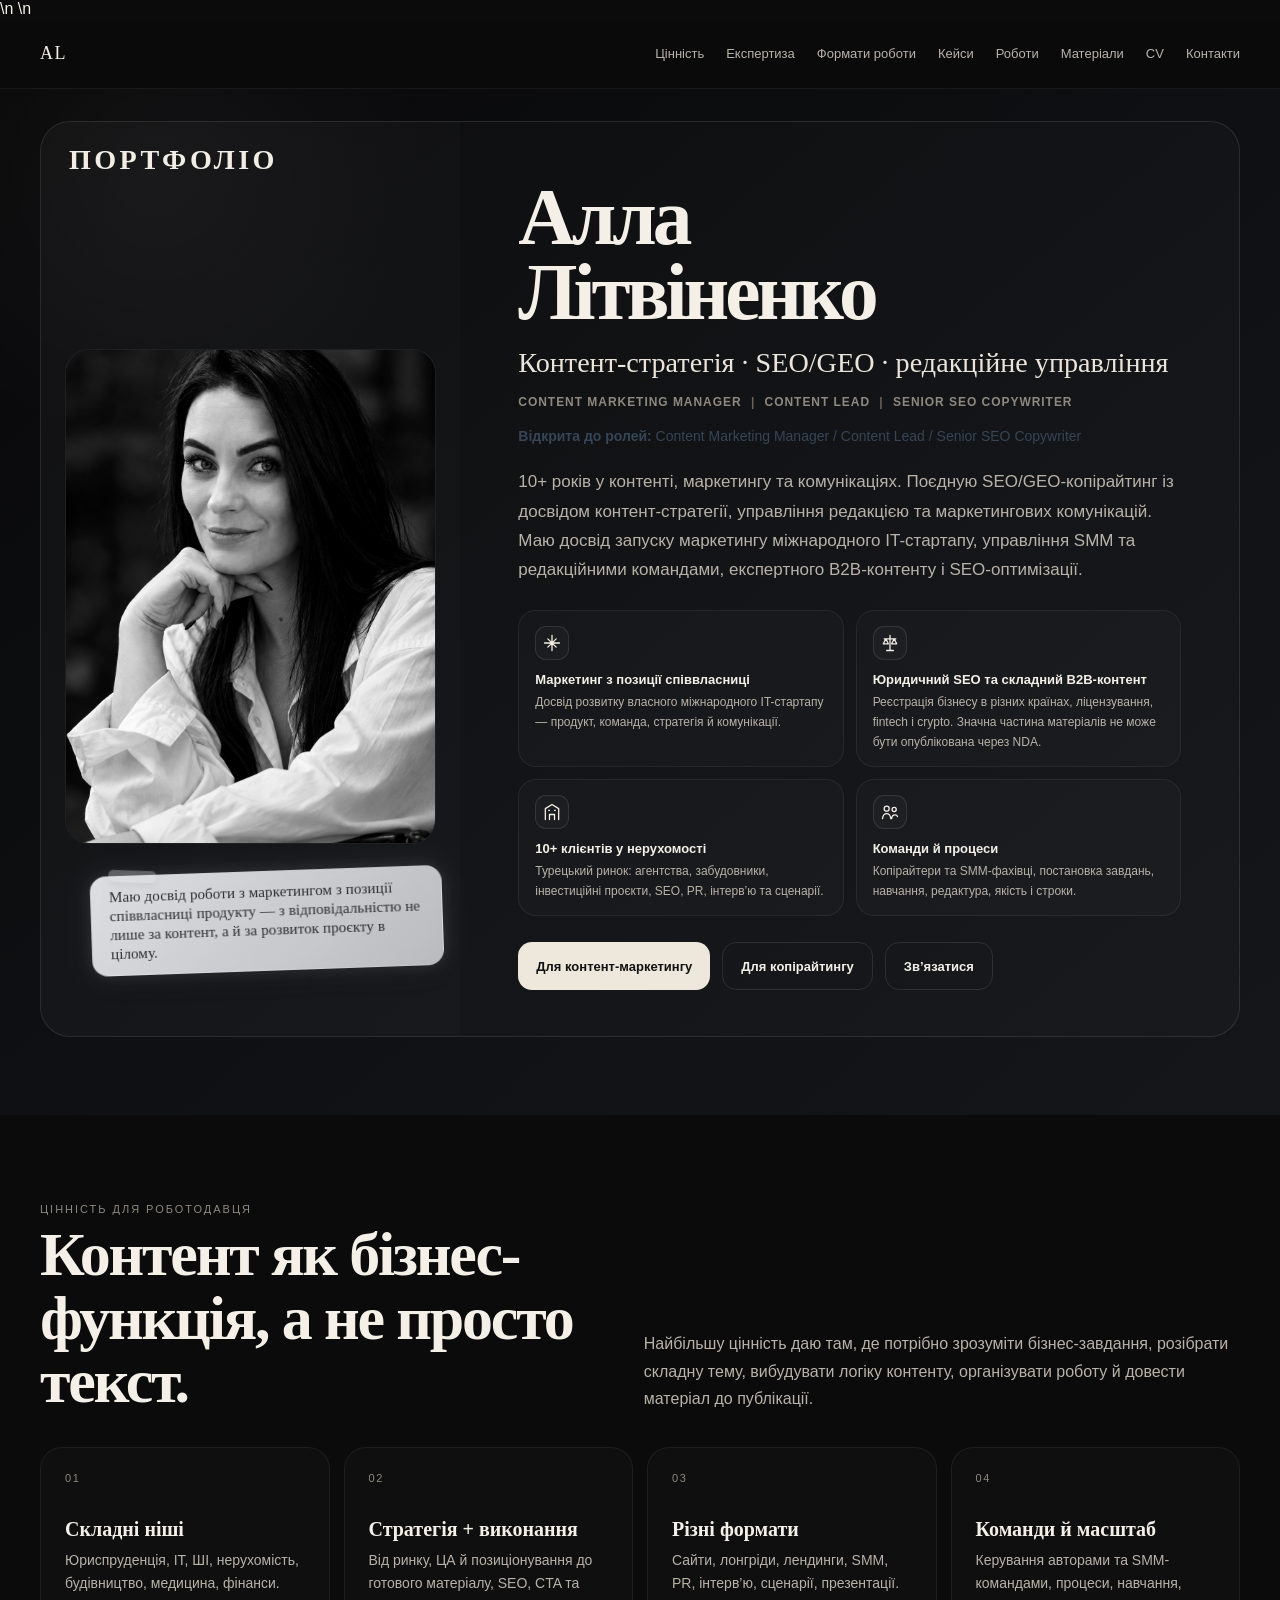
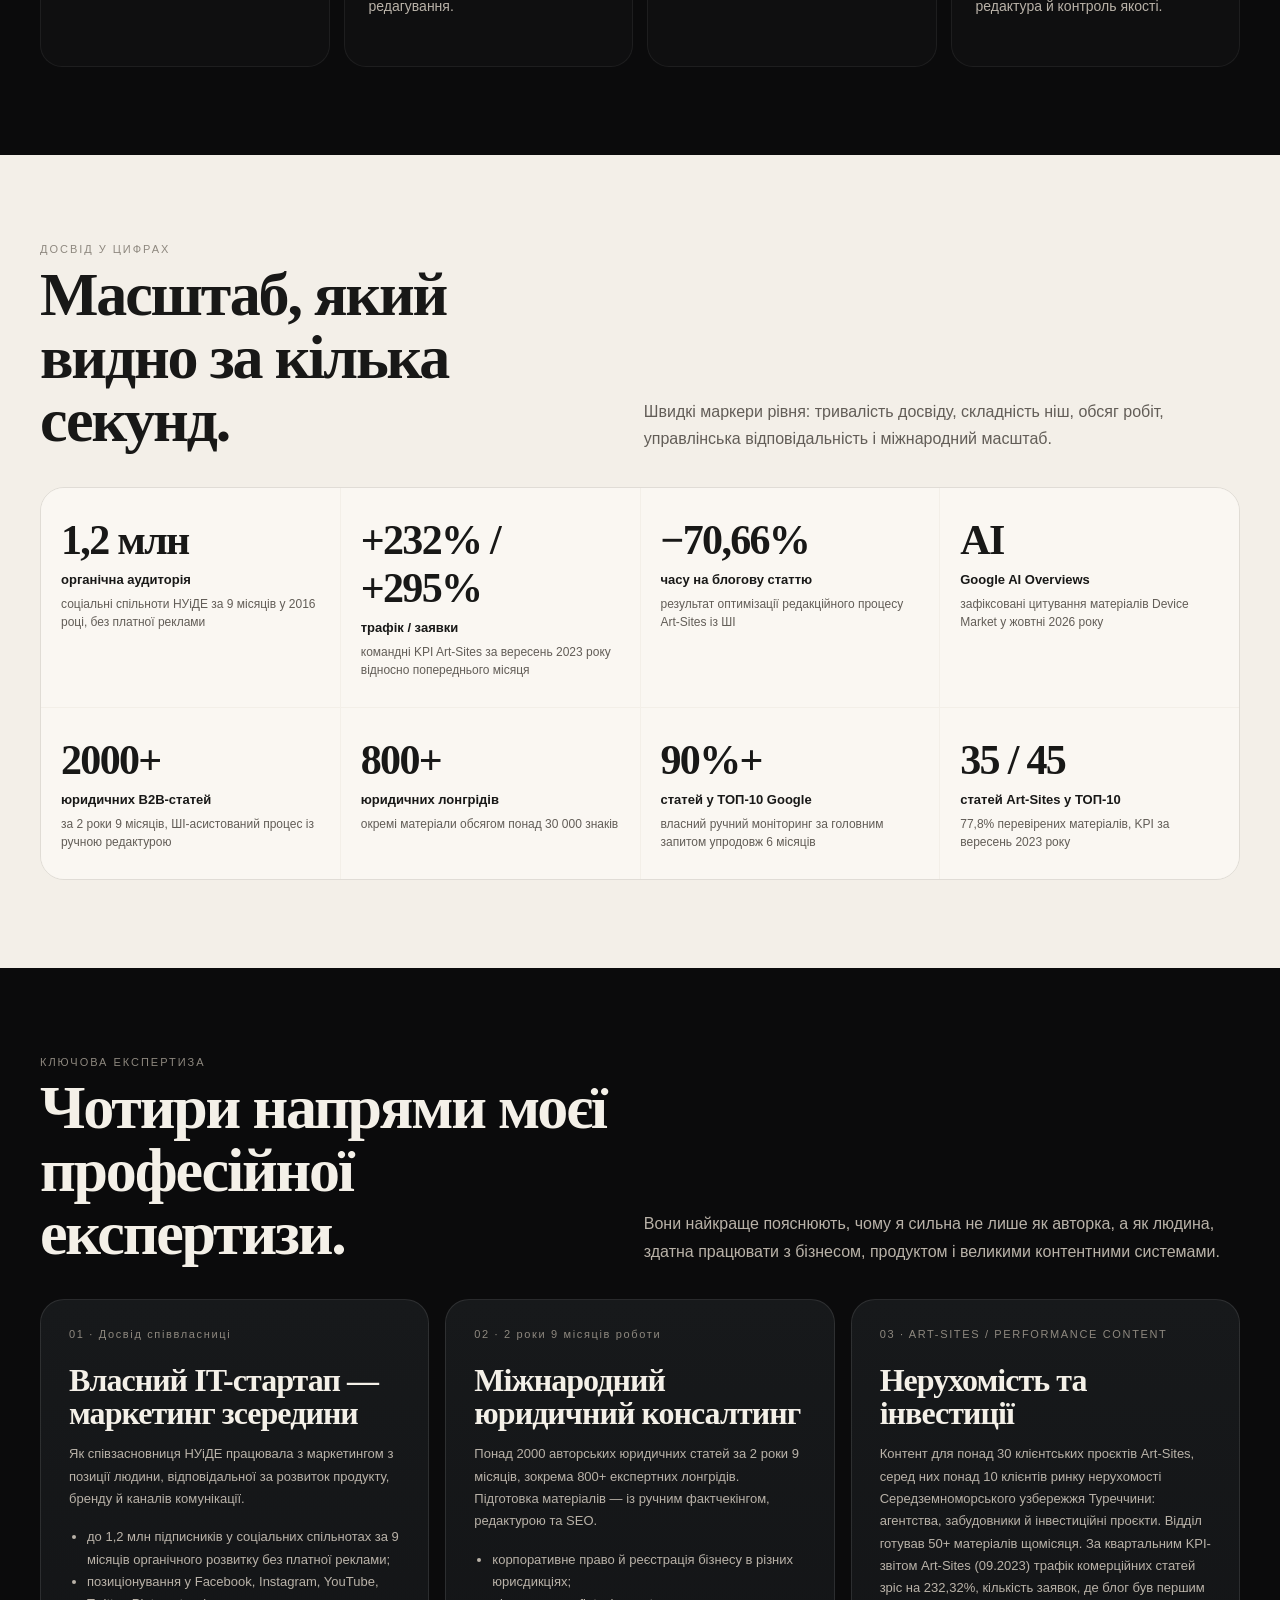
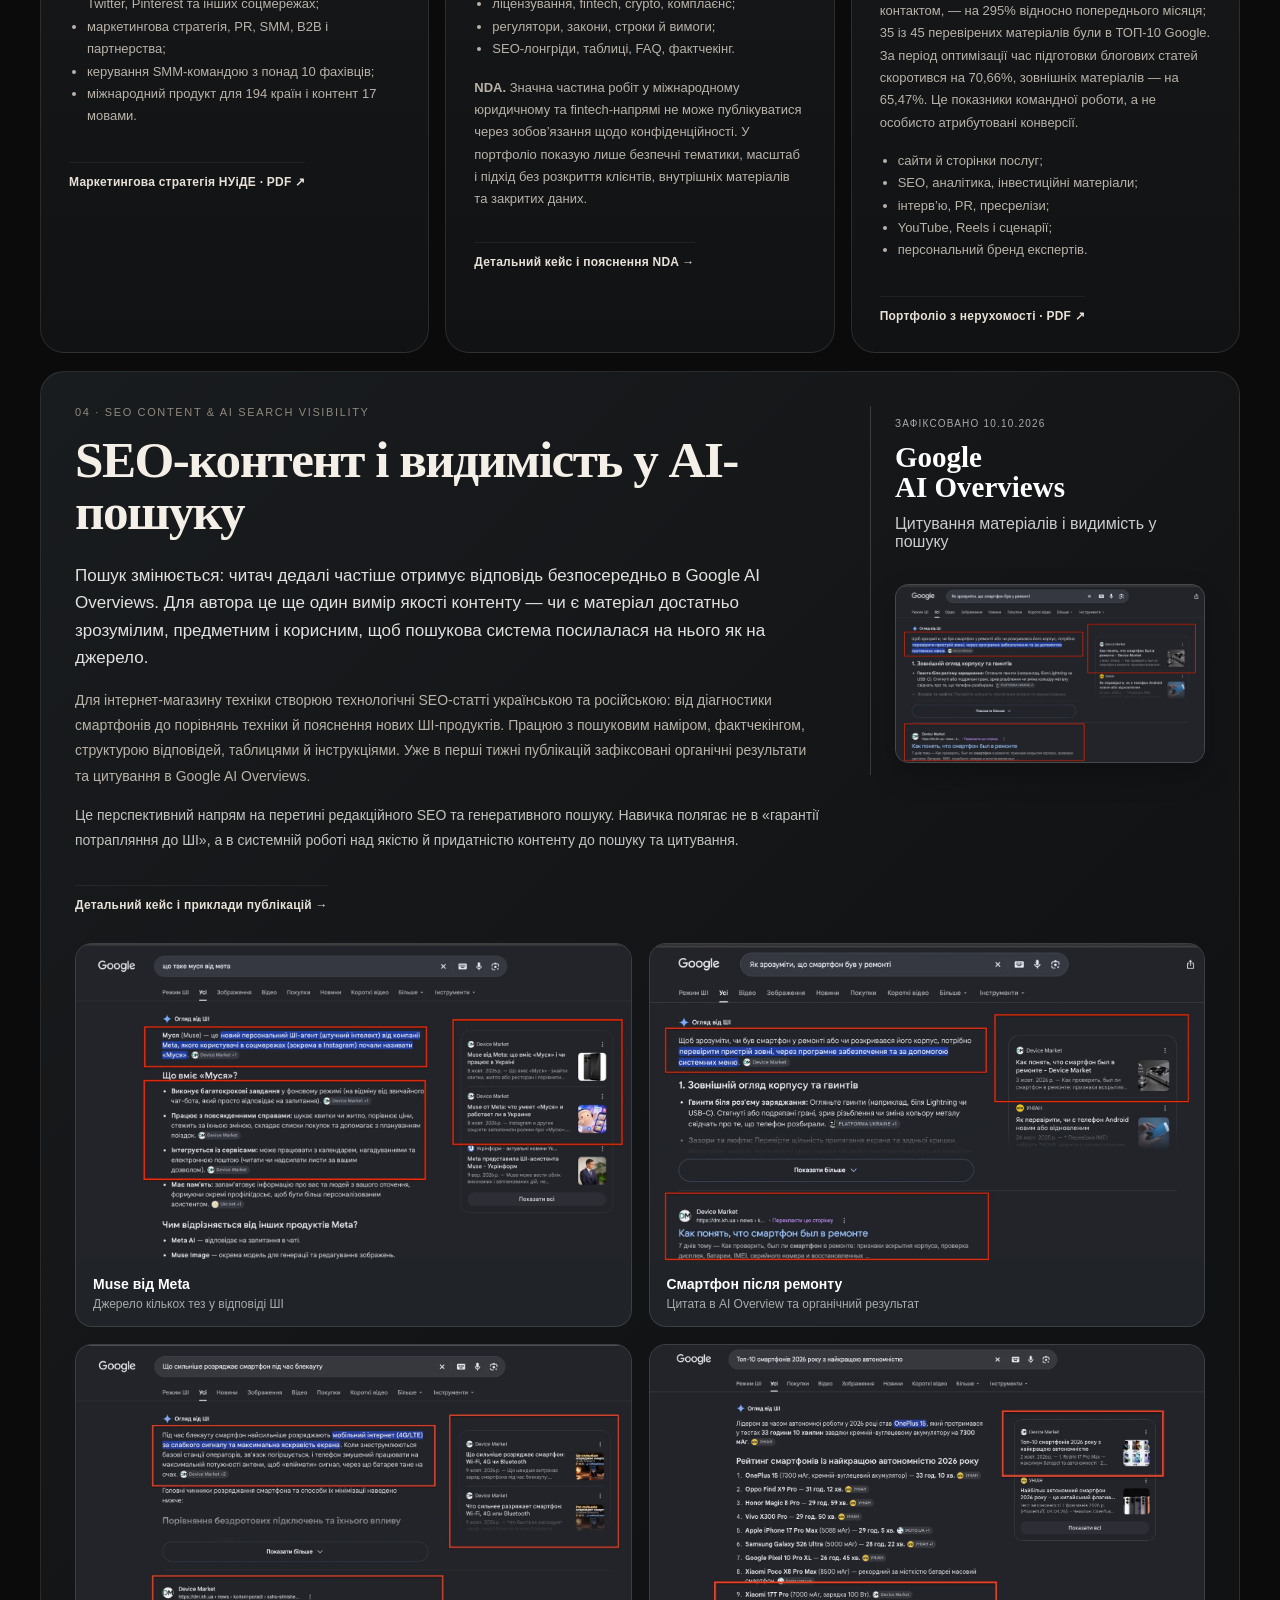
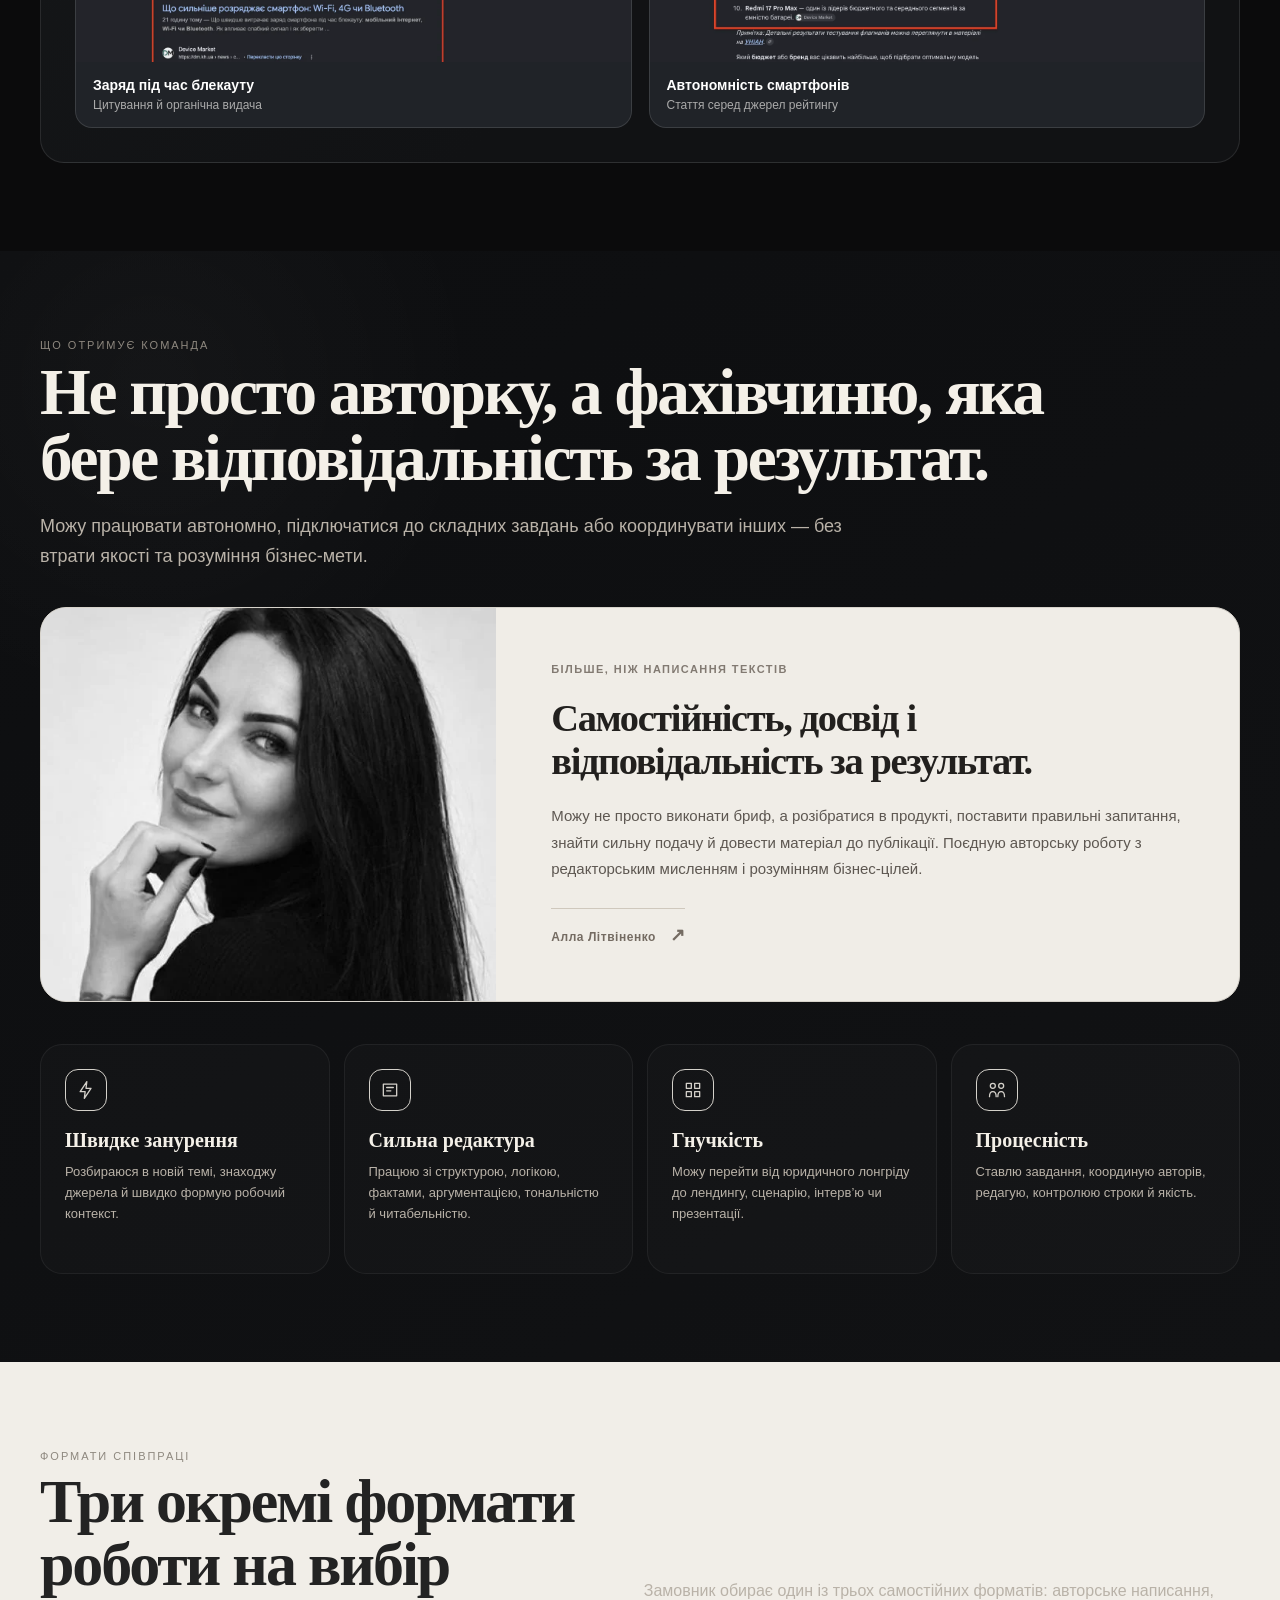
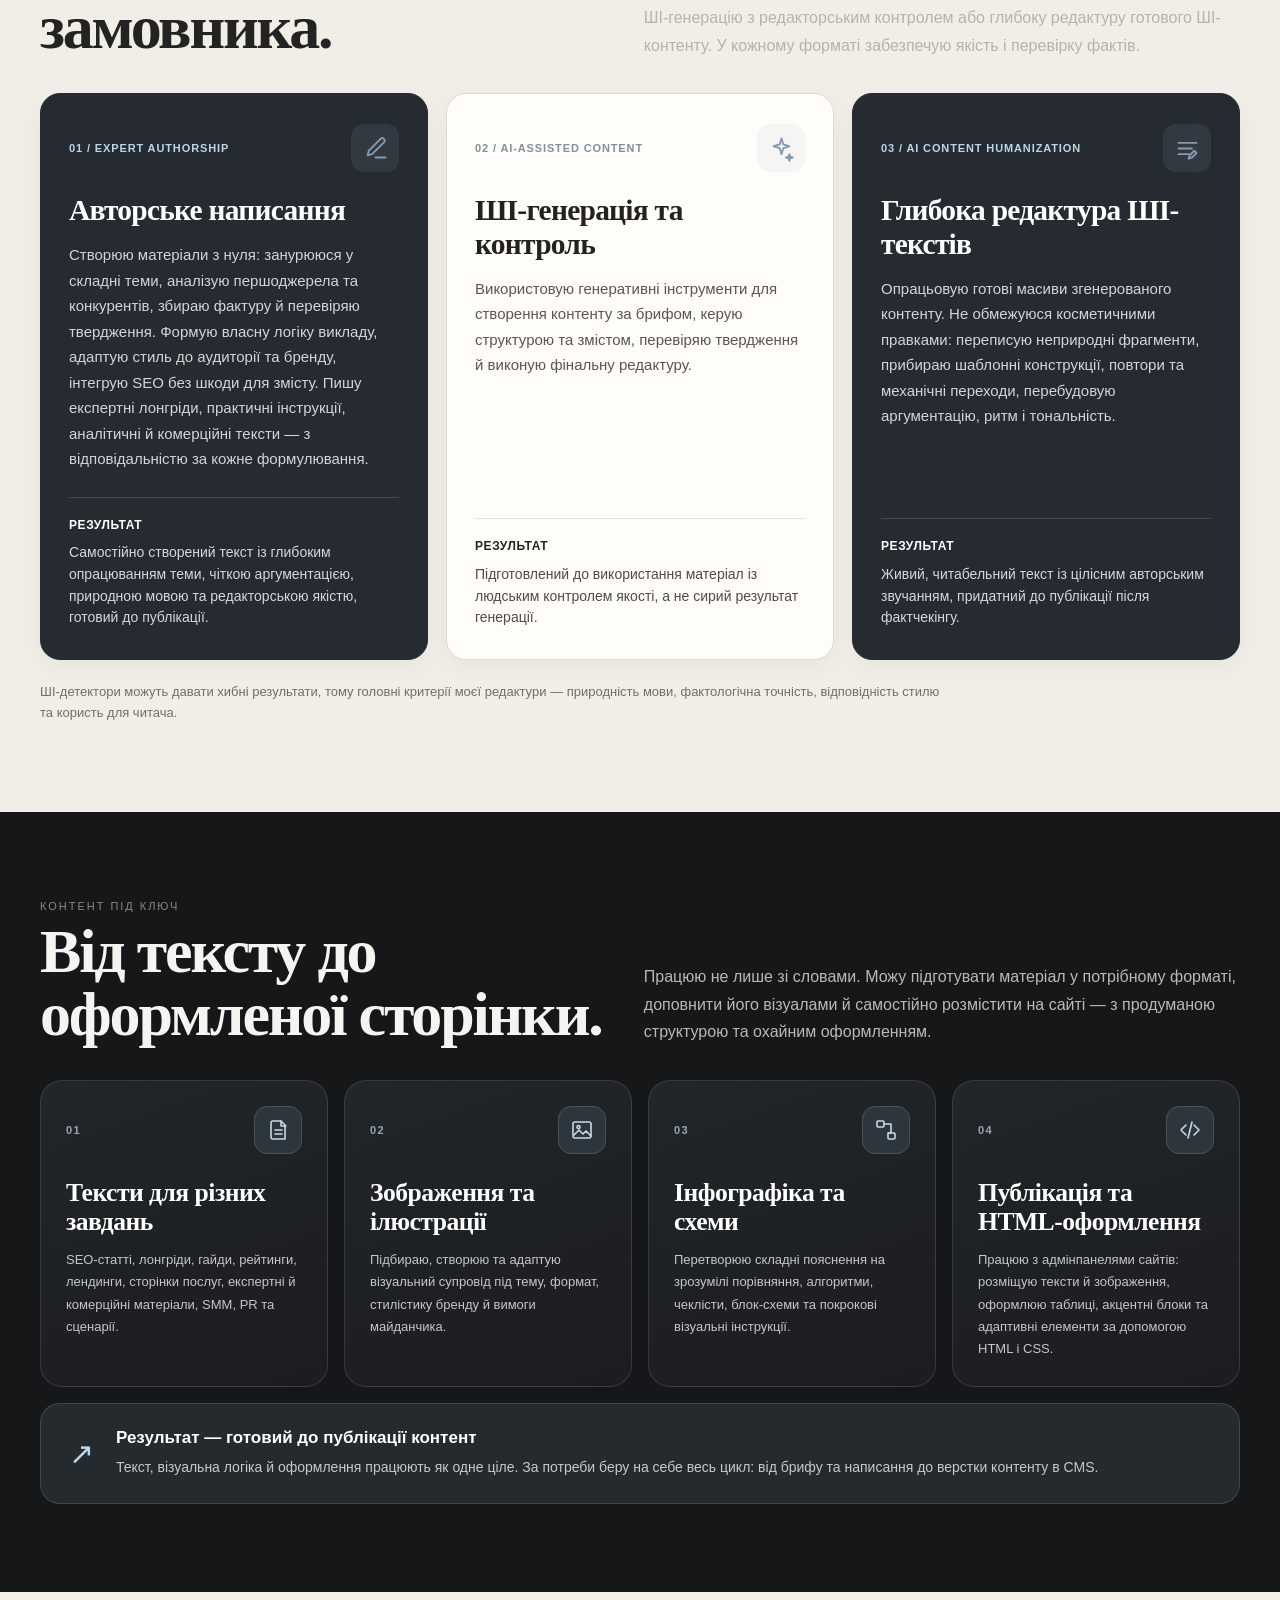
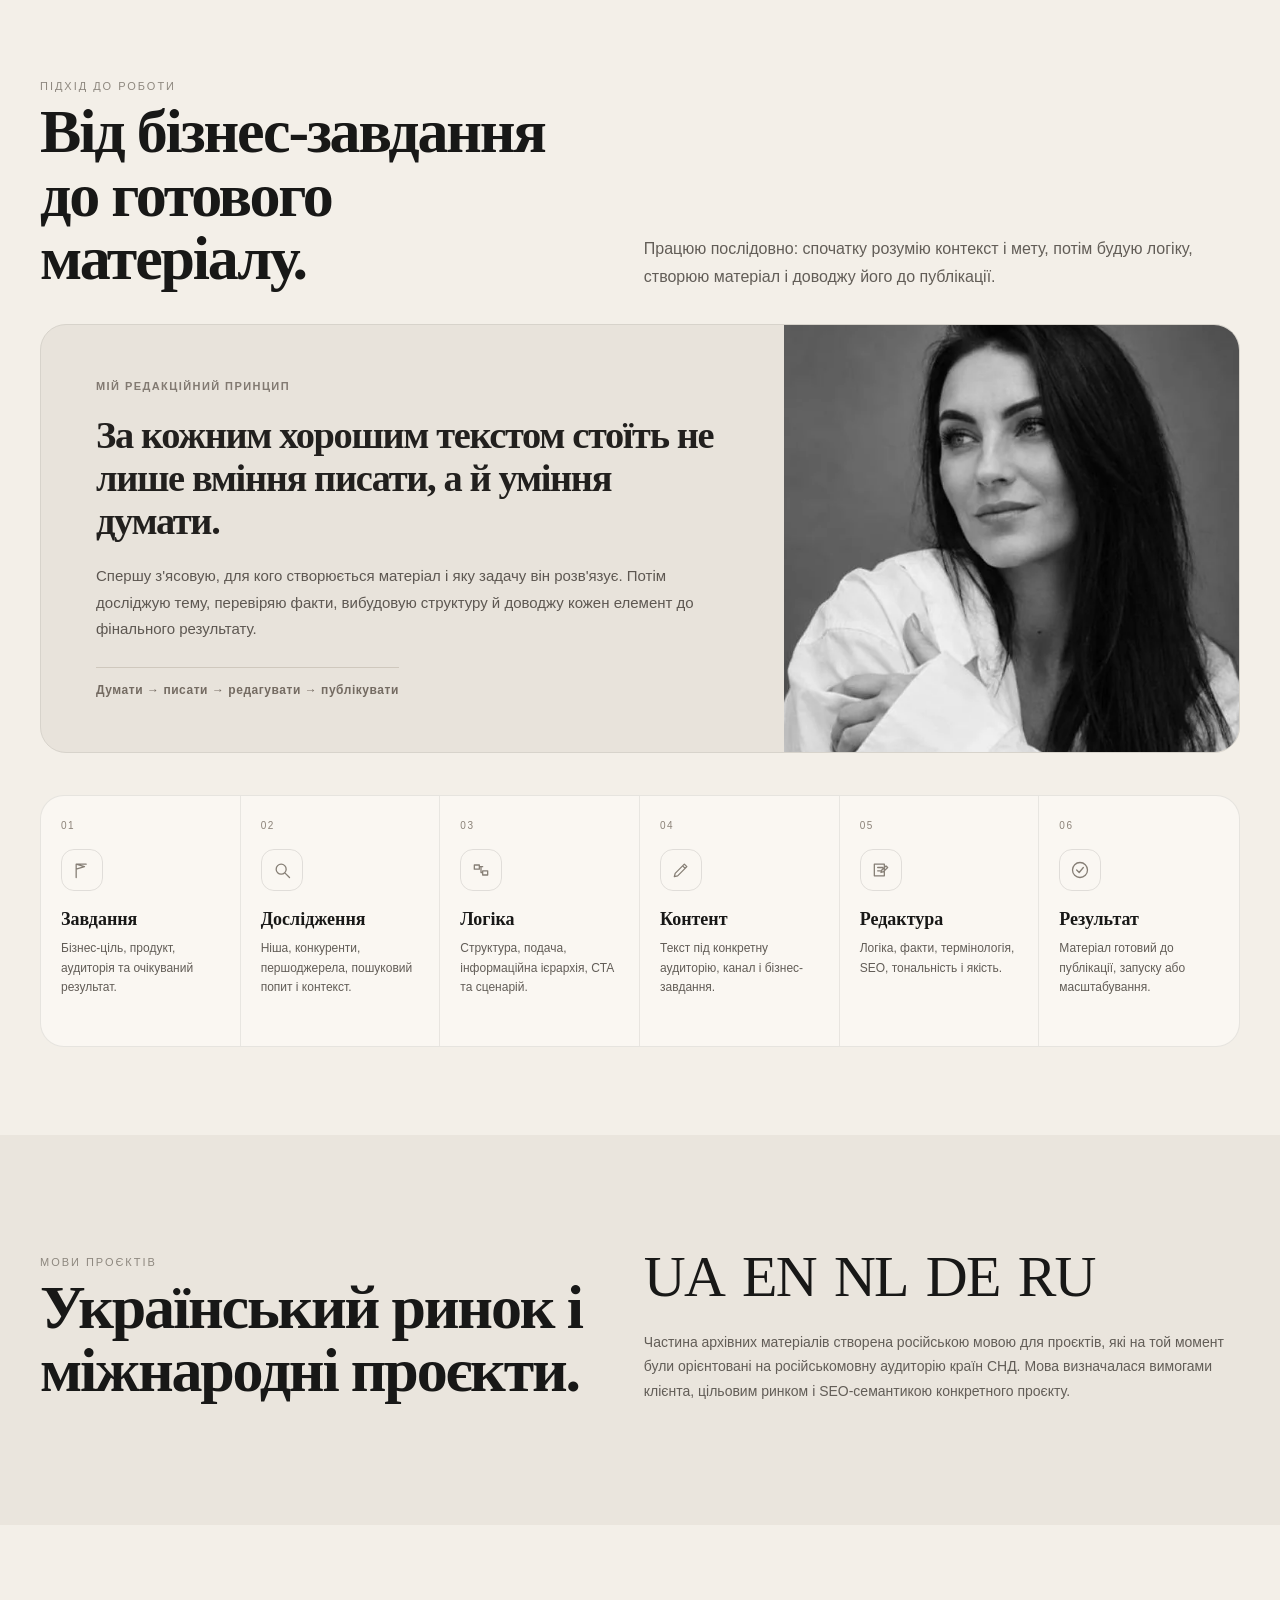
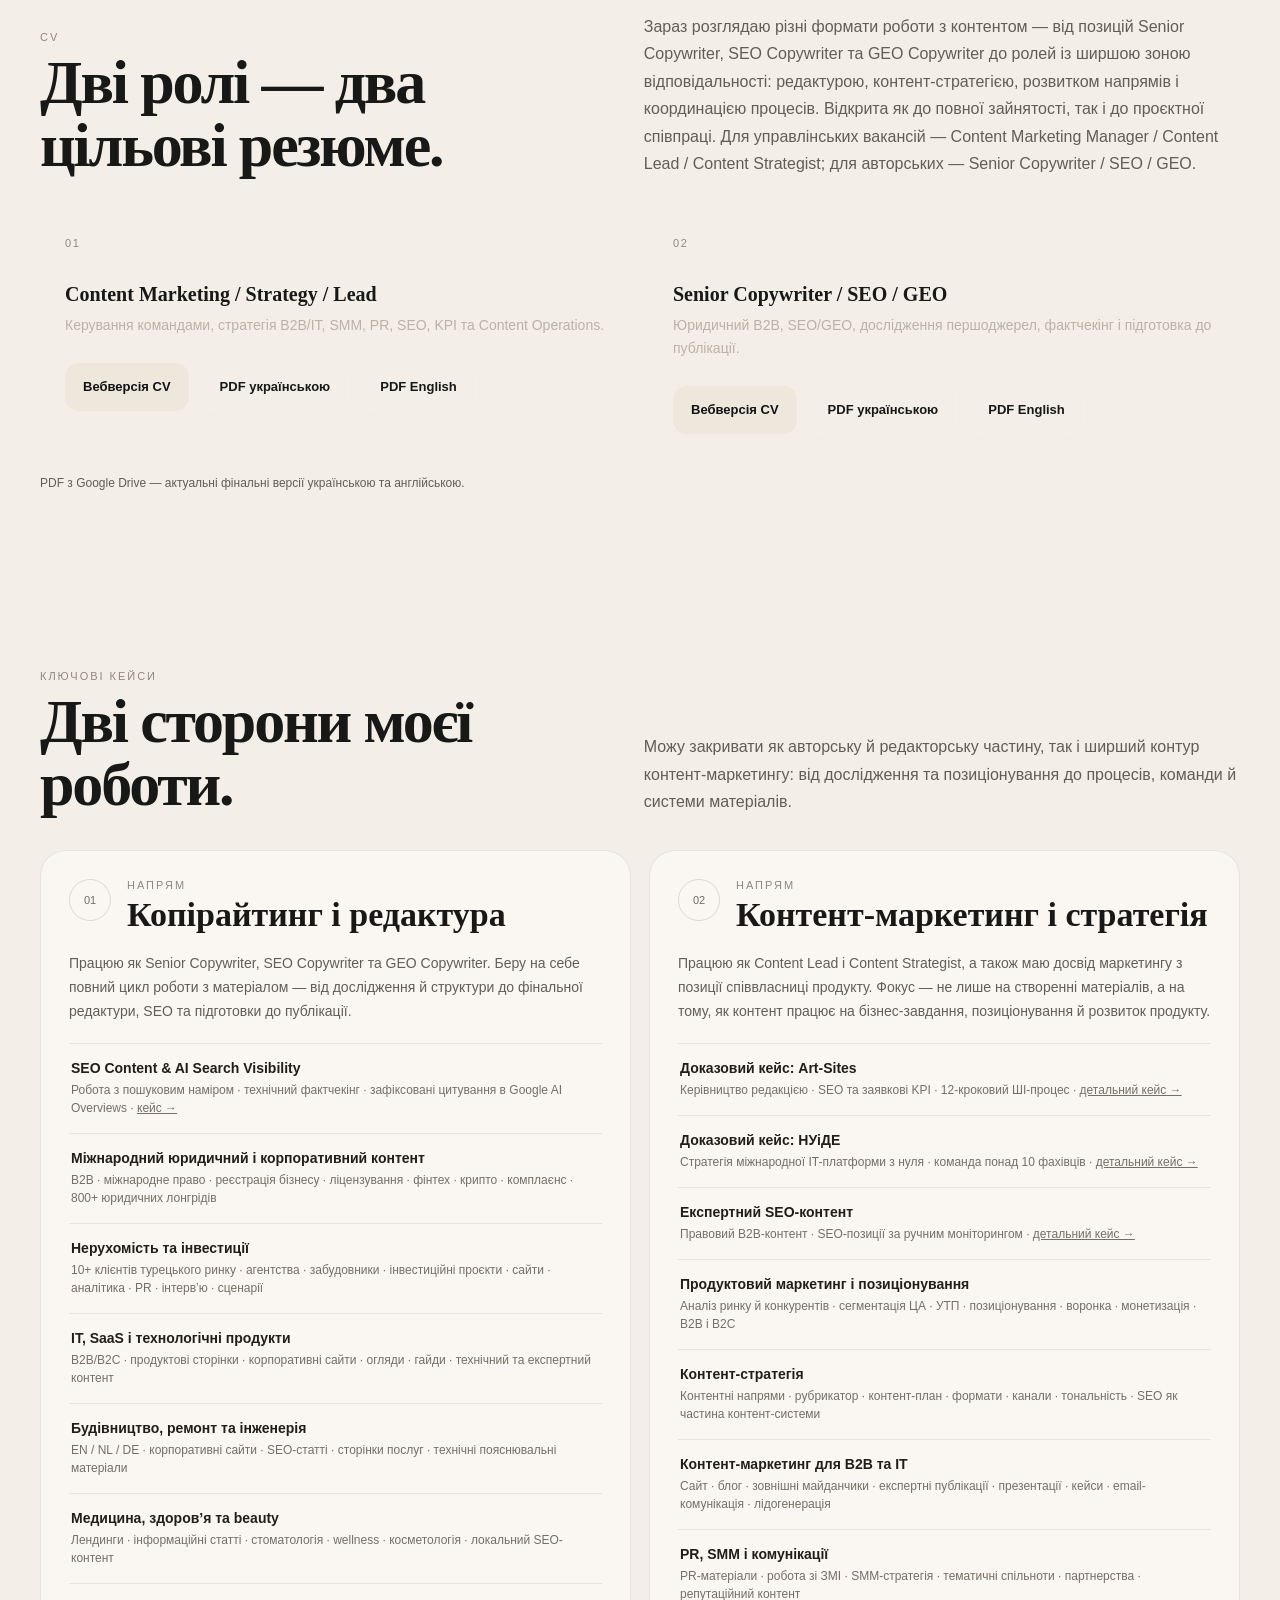
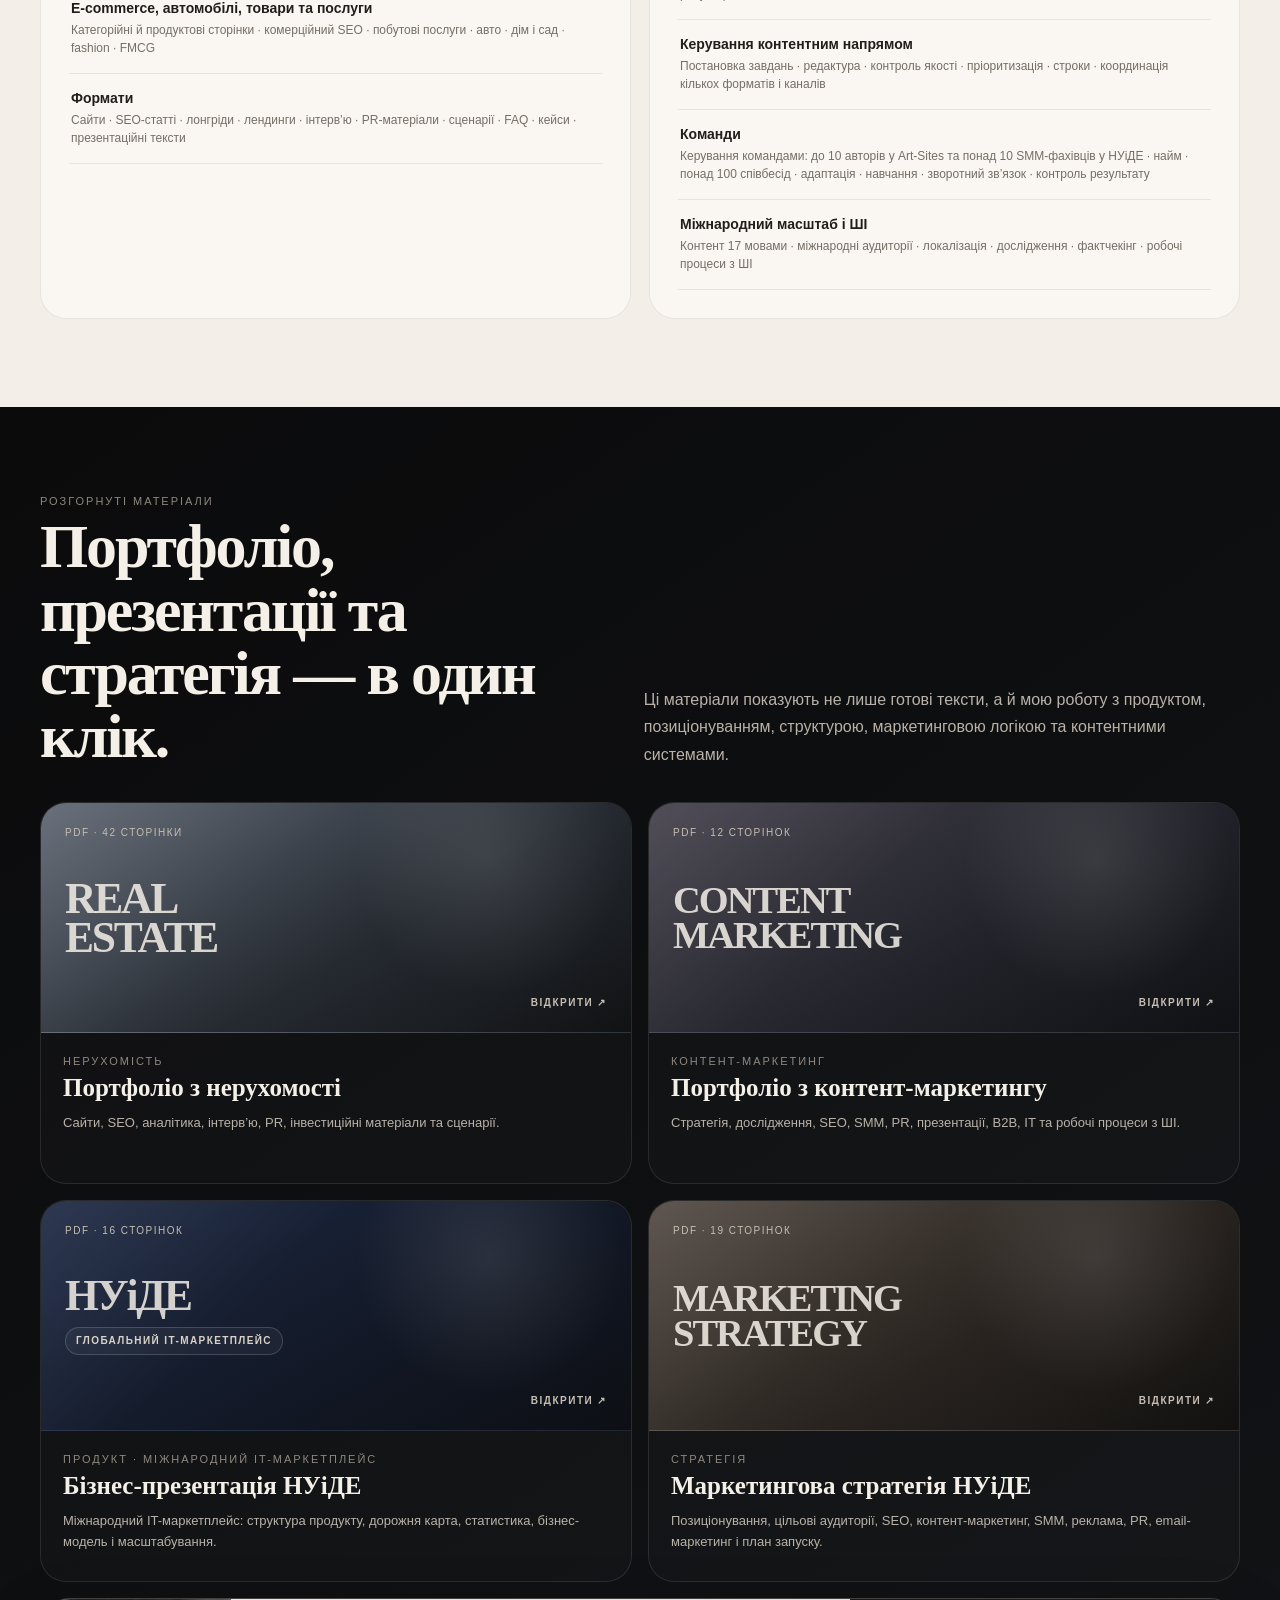
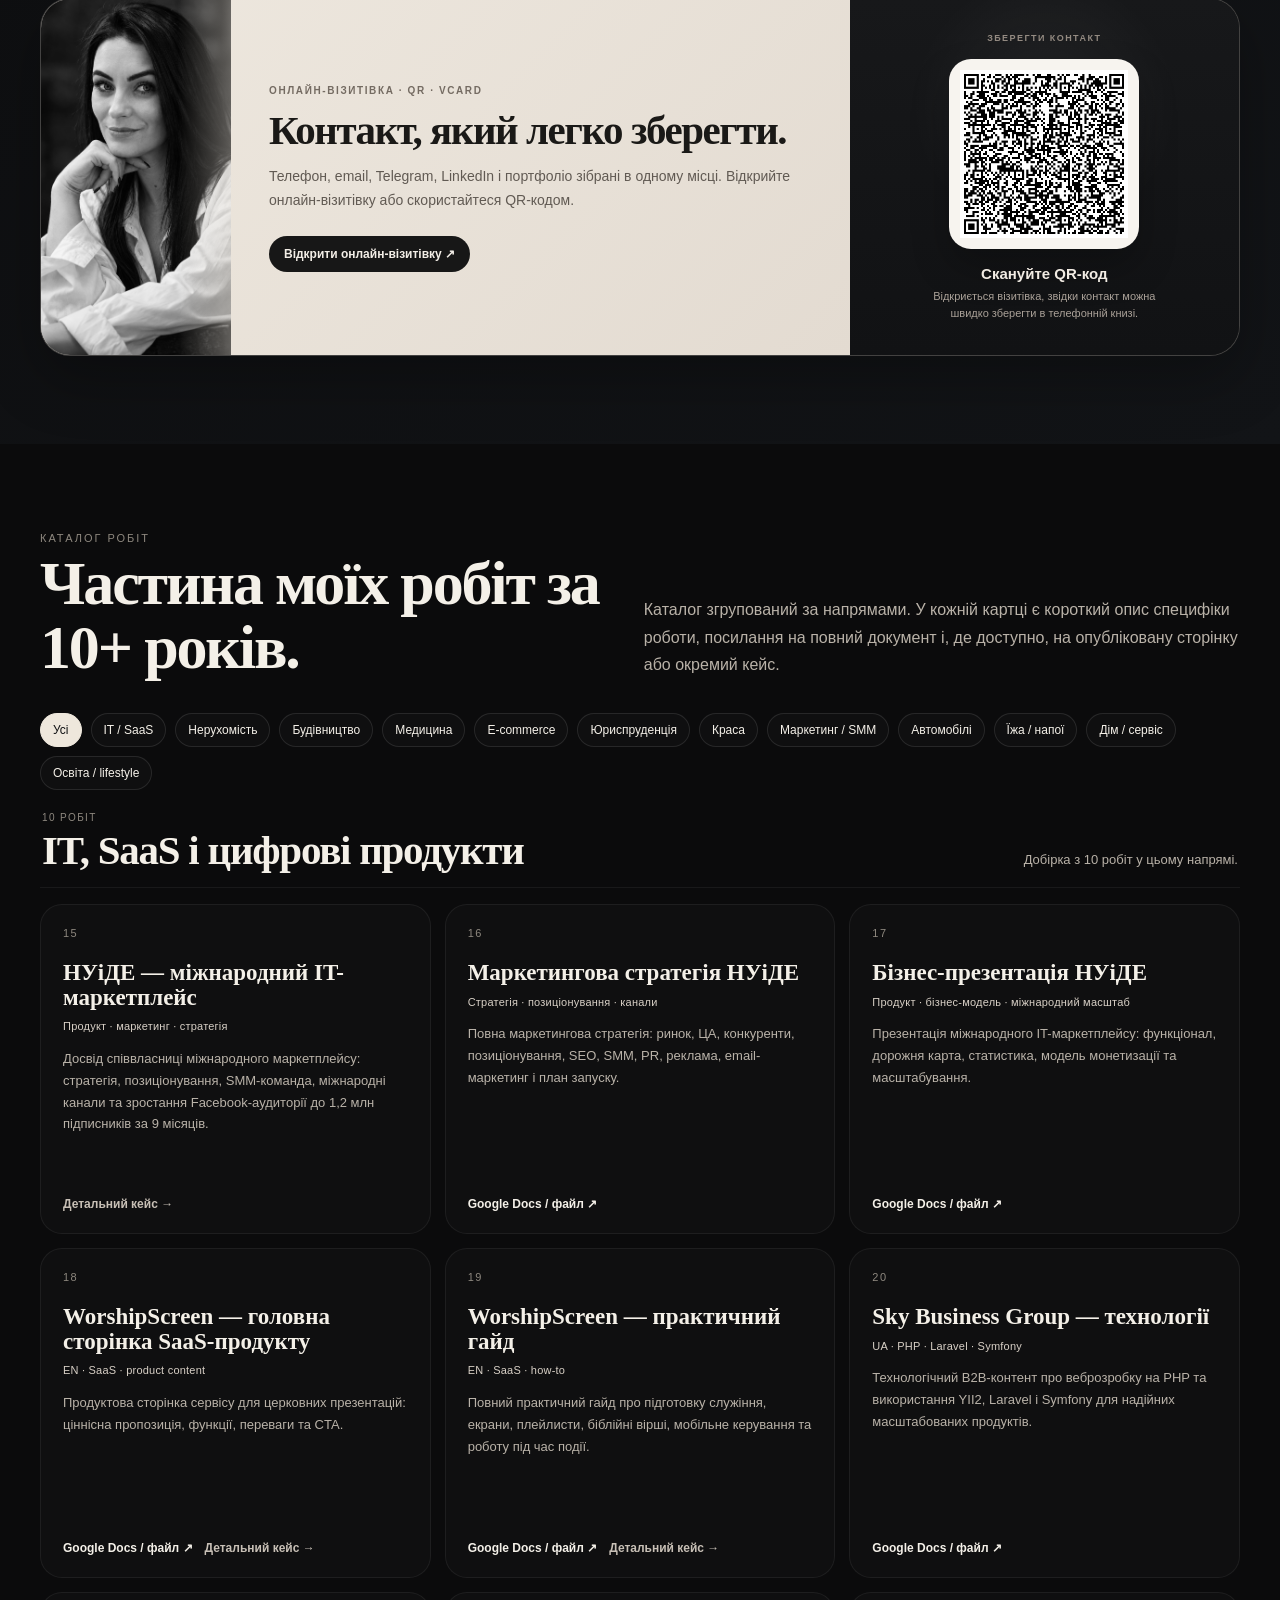
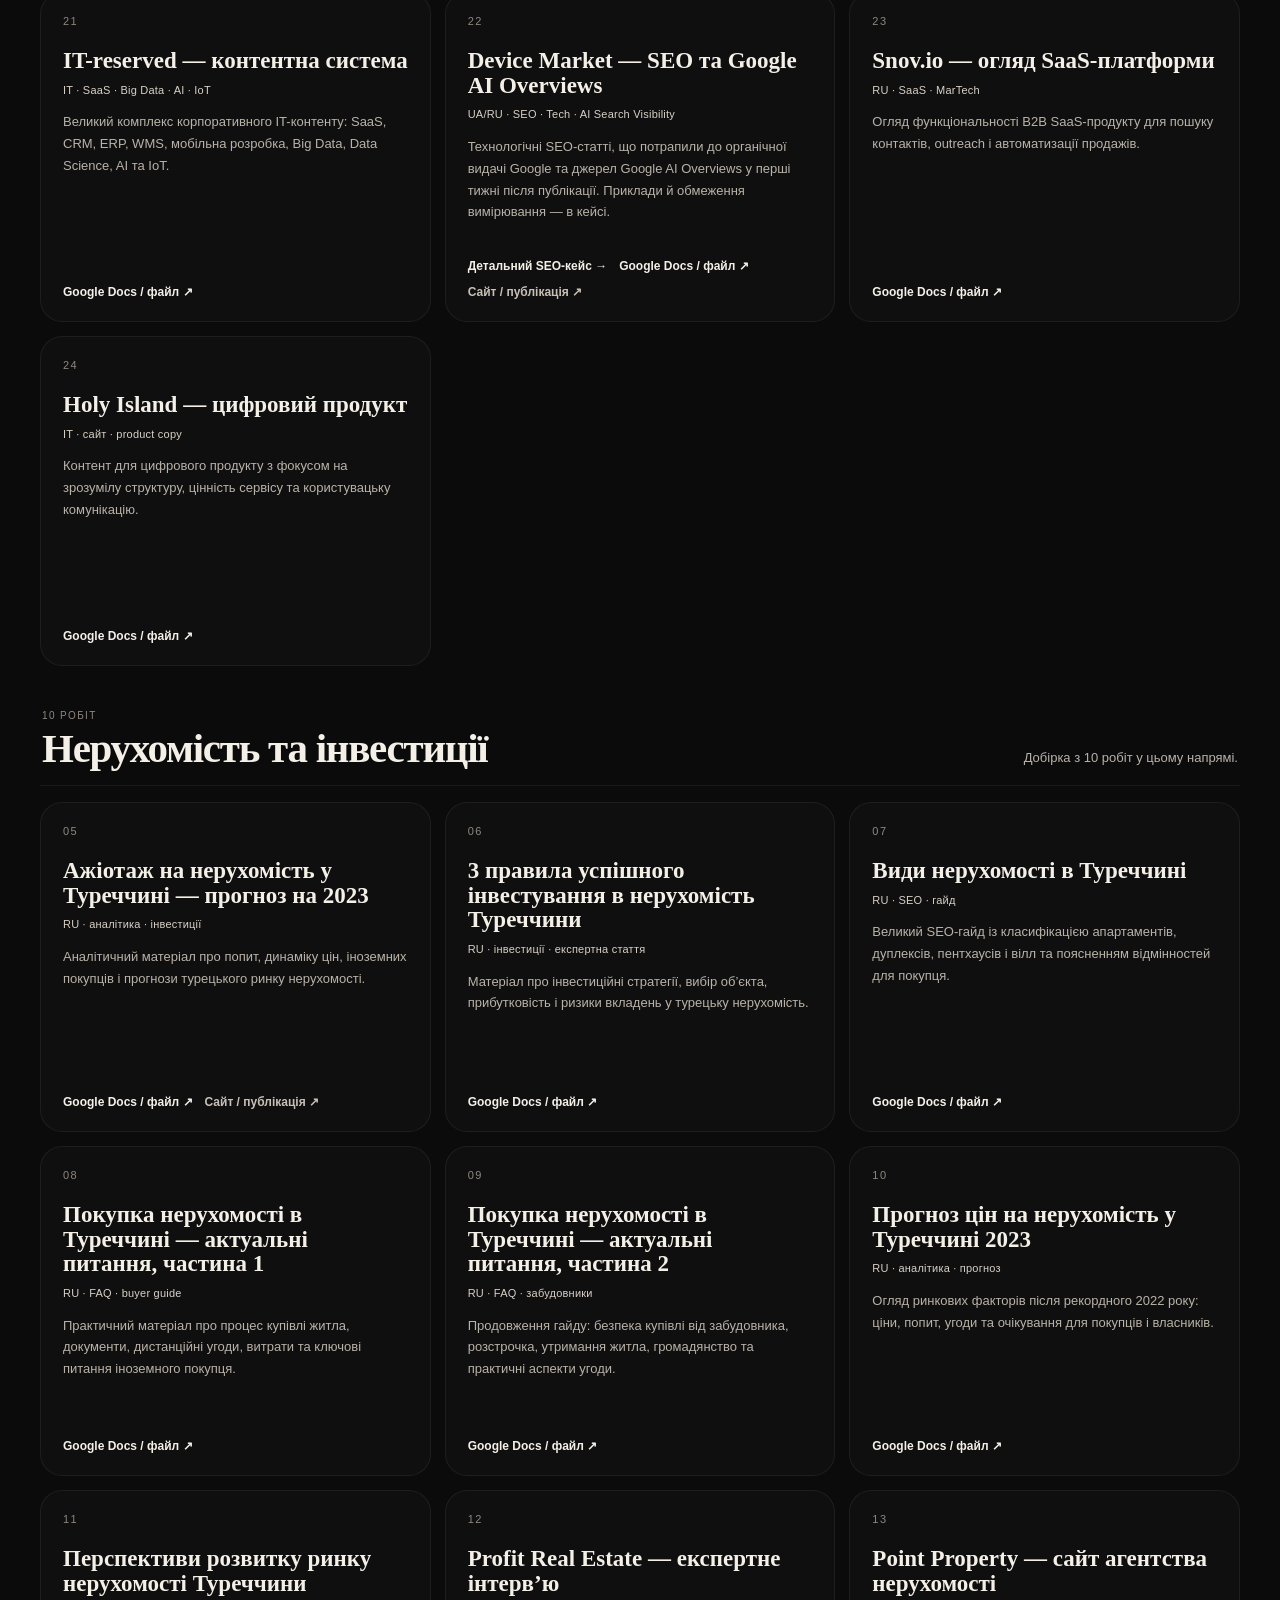
==== index.html @ b680b3b5 "Prioritize evidenced growth, SEO and editorial productivity metrics" ====
<!doctype html><html lang="uk"><head>
<meta charset="utf-8">
<meta name="viewport" content="width=device-width,initial-scale=1">
<title>Алла Літвіненко — портфоліо</title>
<meta name="description" content="Алла Літвіненко: Content Marketing Manager, Content Lead та Senior SEO Copywriter. Стратегія, команди, SEO/GEO, підтверджені кейси Art-Sites і НУіДЕ.">
<link rel="canonical" href="https://allalitvinenko-portfolio.github.io/portfolio/">\n<!-- Google Analytics with owner opt-out -->
<script>
(function () {
  const key = 'portfolio_analytics_optout';
  const params = new URLSearchParams(window.location.search);
  const mode = params.get('analytics');

  if (mode === 'off') {
    localStorage.setItem(key, '1');
    params.delete('analytics');
    const query = params.toString();
    history.replaceState(null, '', window.location.pathname + (query ? '?' + query : '') + window.location.hash);
  } else if (mode === 'on') {
    localStorage.removeItem(key);
    params.delete('analytics');
    const query = params.toString();
    history.replaceState(null, '', window.location.pathname + (query ? '?' + query : '') + window.location.hash);
  }

  if (localStorage.getItem(key) === '1') return;

  window.dataLayer = window.dataLayer || [];
  window.gtag = window.gtag || function () { window.dataLayer.push(arguments); };
  window.gtag('js', new Date());
  window.gtag('config', 'G-SE49MM3P37');

  const tag = document.createElement('script');
  tag.async = true;
  tag.src = 'https://www.googletagmanager.com/gtag/js?id=G-SE49MM3P37';
  document.head.appendChild(tag);
})();
</script>

<meta property="og:locale" content="uk_UA">
<meta property="og:type" content="website">
<meta property="og:site_name" content="Портфоліо Алли Літвіненко">
<meta property="og:title" content="Алла Літвіненко | Content Marketing • Content Lead • SEO/GEO">
<meta property="og:description" content="Два кар’єрні напрями: стратегія й управління контентом або SEO/GEO-копірайтинг. Кейс Art-Sites, НУіДЕ, юридичне SEO та Google AI Overviews.">
<meta property="og:url" content="https://allalitvinenko-portfolio.github.io/portfolio/">
<meta property="og:image" content="https://allalitvinenko-portfolio.github.io/portfolio/assets/social-preview-facebook.jpg?v=20260927-5">
<meta property="og:image:secure_url" content="https://allalitvinenko-portfolio.github.io/portfolio/assets/social-preview-facebook.jpg?v=20260927-5">
<meta property="og:image:url" content="https://allalitvinenko-portfolio.github.io/portfolio/assets/social-preview-facebook.jpg?v=20260927-5">
<meta property="og:image:type" content="image/jpeg">
<meta property="og:image:width" content="1200">
<meta property="og:image:height" content="630">
<meta property="og:image:alt" content="Алла Літвіненко — портфоліо. Автор експертного контенту · SEO та GEO.">

<meta name="twitter:card" content="summary_large_image">
<meta name="twitter:title" content="Алла Літвіненко | Content Marketing • Content Lead • SEO/GEO">
<meta name="twitter:description" content="Контент-маркетинг і управління редакцією або Senior SEO/GEO Copywriting. Два шляхи для рекрутерів і перевірені кейси.">
<meta name="twitter:image" content="https://allalitvinenko-portfolio.github.io/portfolio/assets/social-preview-facebook.jpg?v=20260927-5">
<meta name="twitter:image:alt" content="Алла Літвіненко — портфоліо">

<link rel="stylesheet" href="assets/style.css?v=20261010-5">\n<script defer src="assets/analytics.js?v=20260927-3"></script>
</head><body>
<header class="topbar"><div class="wrap nav"><a class="brand" href="#top">AL</a><nav class="menu"><a href="#value">Цінність</a><a href="#expertise">Експертиза</a><a href="#content-modes">Формати роботи</a><a href="#selected">Кейси</a><a href="#catalog">Роботи</a><a href="#materials">Матеріали</a><a href="#cv">CV</a><a href="#contacts">Контакти</a></nav></div></header>
<main id="top">
<section class="hero"><div class="wrap"><div class="hero-card">
<div class="hero-photo">
    <div class="portfolio-mark">ПОРТФОЛІО</div>
    <div class="hero-photo-inner"><img src="assets/fc4556d7-ef83-463f-9506-cd8a2bc1d86f.png" alt="Алла Літвіненко"></div>
    <div class="hand-note">Маю досвід роботи з маркетингом з позиції співвласниці продукту — з відповідальністю не лише за контент, а й за розвиток проєкту в цілому.</div>
  </div>
<div class="hero-copy"><h1>Алла<br>Літвіненко</h1>
<div class="hero-role">Контент-стратегія · SEO/GEO · редакційне управління</div><div class="hero-roles-en">Content Marketing Manager <span>|</span> Content Lead <span>|</span> Senior SEO Copywriter</div><p style="font-size:14px;line-height:1.5;margin:14px 0 0;color:#364557;"><b>Відкрита до ролей:</b> Content Marketing Manager / Content Lead / Senior SEO Copywriter</p>
<p class="hero-lead">10+ років у контенті, маркетингу та комунікаціях. Поєдную SEO/GEO-копірайтинг із досвідом контент-стратегії, управління редакцією та маркетингових комунікацій. Маю досвід запуску маркетингу міжнародного IT-стартапу, управління SMM та редакційними командами, експертного B2B-контенту і SEO-оптимізації.</p>
<div class="hero-grid">
<div class="hero-pill"><div class="mini-icon" aria-hidden="true"><svg viewBox="0 0 24 24"><path d="M12 3v18M3 12h18M7 7l10 10M17 7L7 17"/></svg></div><b>Маркетинг з позиції співвласниці</b><span>Досвід розвитку власного міжнародного IT-стартапу — продукт, команда, стратегія й комунікації.</span></div>
<div class="hero-pill"><div class="mini-icon" aria-hidden="true"><svg viewBox="0 0 24 24"><path d="M12 3v18M5 7h14M7 7l-3 6h6L7 7Zm10 0-3 6h6l-3-6ZM8 21h8"/></svg></div><b>Юридичний SEO та складний B2B-контент</b><span>Реєстрація бізнесу в різних країнах, ліцензування, fintech і crypto. Значна частина матеріалів не може бути опублікована через NDA.</span></div>
<div class="hero-pill"><div class="mini-icon" aria-hidden="true"><svg viewBox="0 0 24 24"><path d="M4 21V8l8-5 8 5v13M9 21v-6h6v6M8 10h1M15 10h1"/></svg></div><b>10+ клієнтів у нерухомості</b><span>Турецький ринок: агентства, забудовники, інвестиційні проєкти, SEO, PR, інтерв’ю та сценарії.</span></div>
<div class="hero-pill"><div class="mini-icon" aria-hidden="true"><svg viewBox="0 0 24 24"><circle cx="8" cy="8" r="3"/><circle cx="17" cy="9" r="2.5"/><path d="M3 20c.5-4 2.5-6 5-6s4.5 2 5 6M14 20c.3-3 1.8-4.5 4-4.5 1.4 0 2.6.7 3 2"/></svg></div><b>Команди й процеси</b><span>Копірайтери та SMM-фахівці, постановка завдань, навчання, редактура, якість і строки.</span></div>
</div><div class="actions"><a class="btn primary" href="#career-marketing">Для контент-маркетингу</a><a class="btn secondary" href="#career-copywriting">Для копірайтингу</a><a class="btn secondary" href="#contacts">Зв’язатися</a></div></div>
</div></div></section>

<section class="section" id="value"><div class="wrap"><div class="section-head"><div><div class="kicker">Цінність для роботодавця</div><h2>Контент як бізнес-функція, а не просто текст.</h2></div><p class="section-copy">Найбільшу цінність даю там, де потрібно зрозуміти бізнес-завдання, розібрати складну тему, вибудувати логіку контенту, організувати роботу й довести матеріал до публікації.</p></div>
<div class="value-grid">
<article class="value-card"><span>01</span><h3>Складні ніші</h3><p>Юриспруденція, IT, ШІ, нерухомість, будівництво, медицина, фінанси.</p></article>
<article class="value-card"><span>02</span><h3>Стратегія + виконання</h3><p>Від ринку, ЦА й позиціонування до готового матеріалу, SEO, CTA та редагування.</p></article>
<article class="value-card"><span>03</span><h3>Різні формати</h3><p>Сайти, лонгріди, лендинги, SMM, PR, інтерв’ю, сценарії, презентації.</p></article>
<article class="value-card"><span>04</span><h3>Команди й масштаб</h3><p>Керування авторами та SMM-командами, процеси, навчання, редактура й контроль якості.</p></article>
</div></div></section>

<section class="section light"><div class="wrap"><div class="section-head"><div><div class="kicker">Досвід у цифрах</div><h2>Масштаб, який видно за кілька секунд.</h2></div><p class="section-copy">Швидкі маркери рівня: тривалість досвіду, складність ніш, обсяг робіт, управлінська відповідальність і міжнародний масштаб.</p></div><div class="stats stats-eight">
<div class="stat"><strong>1,2 млн</strong><b>органічна аудиторія</b><p>соціальні спільноти НУіДЕ за 9 місяців у 2016 році, без платної реклами</p></div>
<div class="stat"><strong>+232% / +295%</strong><b>трафік / заявки</b><p>командні KPI Art-Sites за вересень 2023 року відносно попереднього місяця</p></div>
<div class="stat"><strong>−70,66%</strong><b>часу на блогову статтю</b><p>результат оптимізації редакційного процесу Art-Sites із ШІ</p></div>
<div class="stat"><strong>AI</strong><b>Google AI Overviews</b><p>зафіксовані цитування матеріалів Device Market у жовтні 2026 року</p></div>
<div class="stat"><strong>2000+</strong><b>юридичних B2B-статей</b><p>за 2 роки 9 місяців, ШІ-асистований процес із ручною редактурою</p></div>
<div class="stat"><strong>800+</strong><b>юридичних лонгрідів</b><p>окремі матеріали обсягом понад 30 000 знаків</p></div>
<div class="stat"><strong>90%+</strong><b>статей у ТОП-10 Google</b><p>власний ручний моніторинг за головним запитом упродовж 6 місяців</p></div>
<div class="stat"><strong>35 / 45</strong><b>статей Art-Sites у ТОП-10</b><p>77,8% перевірених матеріалів, KPI за вересень 2023 року</p></div>
</div></div></section>

<section class="section" id="expertise"><div class="wrap"><div class="section-head"><div><div class="kicker">Ключова експертиза</div><h2>Чотири напрями моєї професійної експертизи.</h2></div><p class="section-copy">Вони найкраще пояснюють, чому я сильна не лише як авторка, а як людина, здатна працювати з бізнесом, продуктом і великими контентними системами.</p></div><div class="expertise-grid">

<article class="expertise"><div class="num">01 · Досвід співвласниці</div><h3>Власний IT-стартап — маркетинг зсередини</h3><p>Як співзасновниця НУіДЕ працювала з маркетингом з позиції людини, відповідальної за розвиток продукту, бренду й каналів комунікації.</p><ul><li>до 1,2 млн підписників у соціальних спільнотах за 9 місяців органічного розвитку без платної реклами;</li><li>позиціонування у Facebook, Instagram, YouTube, Twitter, Pinterest та інших соцмережах;</li><li>маркетингова стратегія, PR, SMM, B2B і партнерства;</li><li>керування SMM-командою з понад 10 фахівців;</li><li>міжнародний продукт для 194 країн і контент 17 мовами.</li></ul><a class="material-link" href="https://drive.google.com/file/d/17uWgbBW0mrVJhnQp7QZIqIMVDoiomizW/view?usp=drivesdk" target="_blank" rel="noopener">Маркетингова стратегія НУіДЕ · PDF ↗</a></article>
<article class="expertise"><div class="num">02 · 2 роки 9 місяців роботи</div><h3>Міжнародний юридичний консалтинг</h3><p>Понад 2000 авторських юридичних статей за 2 роки 9 місяців, зокрема 800+ експертних лонгрідів. Підготовка матеріалів — із ручним фактчекінгом, редактурою та SEO.</p><ul><li>корпоративне право й реєстрація бізнесу в різних юрисдикціях;</li><li>ліцензування, fintech, crypto, комплаєнс;</li><li>регулятори, закони, строки й вимоги;</li><li>SEO-лонгріди, таблиці, FAQ, фактчекінг.</li></ul><p><strong>NDA.</strong> Значна частина робіт у міжнародному юридичному та fintech-напрямі не може публікуватися через зобов’язання щодо конфіденційності. У портфоліо показую лише безпечні тематики, масштаб і підхід без розкриття клієнтів, внутрішніх матеріалів та закритих даних.</p><a class="material-link" href="cases/international-legal-consulting.html">Детальний кейс і пояснення NDA →</a></article>
<article class="expertise"><div class="num">03 · ART-SITES / PERFORMANCE CONTENT</div><h3>Нерухомість та інвестиції</h3><p>Контент для понад 30 клієнтських проєктів Art-Sites, серед них понад 10 клієнтів ринку нерухомості Середземноморського узбережжя Туреччини: агентства, забудовники й інвестиційні проєкти. Відділ готував 50+ матеріалів щомісяця. За квартальним KPI-звітом Art-Sites (09.2023) трафік комерційних статей зріс на 232,32%, кількість заявок, де блог був першим контактом, — на 295% відносно попереднього місяця; 35 із 45 перевірених матеріалів були в ТОП-10 Google. За період оптимізації час підготовки блогових статей скоротився на 70,66%, зовнішніх матеріалів — на 65,47%. Це показники командної роботи, а не особисто атрибутовані конверсії.</p><ul><li>сайти й сторінки послуг;</li><li>SEO, аналітика, інвестиційні матеріали;</li><li>інтерв’ю, PR, пресрелізи;</li><li>YouTube, Reels і сценарії;</li><li>персональний бренд експертів.</li></ul><a class="material-link" href="https://drive.google.com/file/d/1nqS6LbRp1g8h3Qo3rFGEyJaGh8sJIvqc/view?usp=drivesdk" target="_blank" rel="noopener">Портфоліо з нерухомості · PDF ↗</a></article>
</div><article class="expertise seo-feature"><div class="seo-feature-top"><div><div class="num">04 · SEO CONTENT &amp; AI SEARCH VISIBILITY</div><h3>SEO-контент і видимість у AI-пошуку</h3><p class="seo-lead">Пошук змінюється: читач дедалі частіше отримує відповідь безпосередньо в Google AI Overviews. Для автора це ще один вимір якості контенту — чи є матеріал достатньо зрозумілим, предметним і корисним, щоб пошукова система посилалася на нього як на джерело.</p><p>Для інтернет-магазину техніки створюю технологічні SEO-статті українською та російською: від діагностики смартфонів до порівнянь техніки й пояснення нових ШІ-продуктів. Працюю з пошуковим наміром, фактчекінгом, структурою відповідей, таблицями й інструкціями. Уже в перші тижні публікацій зафіксовані органічні результати та цитування в Google AI Overviews.</p><p class="seo-proof-note">Це перспективний напрям на перетині редакційного SEO та генеративного пошуку. Навичка полягає не в «гарантії потрапляння до ШІ», а в системній роботі над якістю й придатністю контенту до пошуку та цитування.</p><a class="material-link" href="cases/device-market-seo.html">Детальний кейс і приклади публікацій →</a></div><div class="seo-feature-aside"><span class="seo-mini-label">ЗАФІКСОВАНО 10.10.2026</span><strong>Google<br>AI Overviews</strong><span>Цитування матеріалів і видимість у пошуку</span><a class="seo-hero-image" href="assets/seo-proof/repair.webp" target="_blank" rel="noopener" aria-label="Відкрити скриншот цитування Google AI Overviews"><img src="assets/seo-proof/repair.webp" alt="Google AI Overviews: джерело про перевірку смартфона після ремонту" loading="lazy"></a></div></div><div class="seo-proof-gallery" aria-label="Приклади появ у Google AI Overviews"><figure class="seo-proof"><a href="assets/seo-proof/muse.webp" target="_blank" rel="noopener" aria-label="Відкрити скриншот: Muse від Meta"><img src="assets/seo-proof/muse.webp" loading="lazy" alt="Скриншот Google: Muse від Meta" onerror="this.closest('figure').hidden=true"></a><figcaption><strong>Muse від Meta</strong><span>Джерело кількох тез у відповіді ШІ</span></figcaption></figure><figure class="seo-proof"><a href="assets/seo-proof/repair.webp" target="_blank" rel="noopener" aria-label="Відкрити скриншот: Смартфон після ремонту"><img src="assets/seo-proof/repair.webp" loading="lazy" alt="Скриншот Google: Смартфон після ремонту" onerror="this.closest('figure').hidden=true"></a><figcaption><strong>Смартфон після ремонту</strong><span>Цитата в AI Overview та органічний результат</span></figcaption></figure><figure class="seo-proof"><a href="assets/seo-proof/blackout.webp" target="_blank" rel="noopener" aria-label="Відкрити скриншот: Заряд під час блекауту"><img src="assets/seo-proof/blackout.webp" loading="lazy" alt="Скриншот Google: Заряд під час блекауту" onerror="this.closest('figure').hidden=true"></a><figcaption><strong>Заряд під час блекауту</strong><span>Цитування й органічна видача</span></figcaption></figure><figure class="seo-proof"><a href="assets/seo-proof/battery.webp" target="_blank" rel="noopener" aria-label="Відкрити скриншот: Автономність смартфонів"><img src="assets/seo-proof/battery.webp" loading="lazy" alt="Скриншот Google: Автономність смартфонів" onerror="this.closest('figure').hidden=true"></a><figcaption><strong>Автономність смартфонів</strong><span>Стаття серед джерел рейтингу</span></figcaption></figure></div></article></div></section>

<section class="section visual-section" id="benefits"><div class="wrap">
<div class="section-head"><div><div class="kicker">Що отримує команда</div><h2>Не просто авторку, а фахівчиню, яка бере відповідальність за результат.</h2></div><p class="section-copy">Можу працювати автономно, підключатися до складних завдань або координувати інших — без втрати якості та розуміння бізнес-мети.</p></div>
<div class="editorial-portrait-feature editorial-portrait-feature--benefits">
  <div class="editorial-portrait-image"><img src="assets/editorial-portrait-black.webp" alt="Алла Літвіненко — авторка, редакторка та контент-стратегиня" loading="lazy" decoding="async"></div>
  <div class="editorial-portrait-copy">
    <span class="editorial-portrait-eyebrow">Більше, ніж написання текстів</span>
    <h3>Самостійність, досвід і відповідальність за результат.</h3>
    <p>Можу не просто виконати бриф, а розібратися в продукті, поставити правильні запитання, знайти сильну подачу й довести матеріал до публікації. Поєдную авторську роботу з редакторським мисленням і розумінням бізнес-цілей.</p>
    <span class="editorial-portrait-signature">Алла Літвіненко <i aria-hidden="true">↗</i></span>
  </div>
</div>
<div class="benefit-grid">
<article><div class="line-icon"><svg viewBox="0 0 24 24"><path d="m13 2-8 12h6l-1 8 8-12h-6z"/></svg></div><h3>Швидке занурення</h3><p>Розбираюся в новій темі, знаходжу джерела й швидко формую робочий контекст.</p></article>
<article><div class="line-icon"><svg viewBox="0 0 24 24"><path d="M4 5h16v14H4zM8 9h8M8 13h5"/></svg></div><h3>Сильна редактура</h3><p>Працюю зі структурою, логікою, фактами, аргументацією, тональністю й читабельністю.</p></article>
<article><div class="line-icon"><svg viewBox="0 0 24 24"><path d="M4 4h6v6H4zM14 4h6v6h-6zM4 14h6v6H4zM14 14h6v6h-6z"/></svg></div><h3>Гнучкість</h3><p>Можу перейти від юридичного лонгріду до лендингу, сценарію, інтерв’ю чи презентації.</p></article>
<article><div class="line-icon"><svg viewBox="0 0 24 24"><circle cx="7" cy="7" r="3"/><circle cx="17" cy="7" r="3"/><path d="M3 20c0-4 2-6 4-6s4 2 4 6M13 20c0-4 2-6 4-6s4 2 4 6"/></svg></div><h3>Процесність</h3><p>Ставлю завдання, координую авторів, редагую, контролюю строки й якість.</p></article>
</div></div></section>

<section class="section content-modes-section" id="content-modes" style="background:#f1eee8;color:#232323;"><div class="wrap">
<div class="section-head"><div><div class="kicker">Формати співпраці</div><h2>Три окремі формати роботи на вибір замовника.</h2></div><p class="section-copy">Замовник обирає один із трьох самостійних форматів: авторське написання, ШІ-генерацію з редакторським контролем або глибоку редактуру готового ШІ-контенту. У кожному форматі забезпечую якість і перевірку фактів.</p></div>
<div class="content-modes-grid" style="display:grid;grid-template-columns:repeat(auto-fit,minmax(min(100%,285px),1fr));gap:18px;align-items:stretch;">
<article class="content-mode-card content-mode-featured content-mode-author" style="display:flex;flex-direction:column;min-width:0;border-radius:20px;padding:30px 28px;background:#252b31;border:1px solid #252b31;color:#fff;box-shadow:0 8px 24px rgba(20,18,14,.045);"><div class="content-mode-top" style="display:flex;align-items:center;justify-content:space-between;gap:10px;font-size:11px;letter-spacing:.08em;color:#82909a;font-weight:700;"><span>01 / EXPERT AUTHORSHIP</span><span class="content-mode-symbol" aria-hidden="true" style="display:grid;place-items:center;flex-shrink:0;width:48px;height:48px;border-radius:13px;background:#a4b4c81a;color:#849bb1;"><svg viewBox="0 0 24 24" aria-hidden="true" fill="none" stroke="currentColor" stroke-width="1.65" stroke-linecap="round" stroke-linejoin="round"><path d="M12 20h9M16.5 3.5a2.12 2.12 0 0 1 3 3L9 17l-4 1 1-4Z"/></svg></span></div><h3 style="margin:22px 0 14px;font-size:clamp(23px,2.3vw,32px);line-height:1.15;">Авторське написання</h3><p style="margin:0 0 25px;line-height:1.7;font-size:15px;">Створюю матеріали з нуля: занурююся у складні теми, аналізую першоджерела та конкурентів, збираю фактуру й перевіряю твердження. Формую власну логіку викладу, адаптую стиль до аудиторії та бренду, інтегрую SEO без шкоди для змісту. Пишу експертні лонгріди, практичні інструкції, аналітичні й комерційні тексти — з відповідальністю за кожне формулювання.</p><div class="content-mode-result" style="margin-top:auto;padding-top:18px;border-top:1px solid #9994;display:grid;gap:8px;line-height:1.55;"><b style="display:block;letter-spacing:.05em;font-size:12px;text-transform:uppercase;">Результат</b><span style="display:block;font-size:14px;">Самостійно створений текст із глибоким опрацюванням теми, чіткою аргументацією, природною мовою та редакторською якістю, готовий до публікації.</span></div></article>
<article class="content-mode-card" style="display:flex;flex-direction:column;min-width:0;border-radius:20px;padding:30px 28px;background:#fffdf9;border:1px solid #ded8d0;color:#24221f;box-shadow:0 8px 24px rgba(20,18,14,.045);"><div class="content-mode-top" style="display:flex;align-items:center;justify-content:space-between;gap:10px;font-size:11px;letter-spacing:.08em;color:#82909a;font-weight:700;"><span>02 / AI-ASSISTED CONTENT</span><span class="content-mode-symbol" aria-hidden="true" style="display:grid;place-items:center;flex-shrink:0;width:48px;height:48px;border-radius:13px;background:#a4b4c81a;color:#849bb1;"><svg viewBox="0 0 24 24" aria-hidden="true" fill="none" stroke="currentColor" stroke-width="1.65" stroke-linecap="round" stroke-linejoin="round"><path d="m12 3 1.6 5.4L19 10l-5.4 1.6L12 17l-1.6-5.4L5 10l5.4-1.6L12 3ZM19 17l.7 2.3L22 20l-2.3.7L19 23l-.7-2.3L16 20l2.3-.7L19 17Z"/></svg></span></div><h3 style="margin:22px 0 14px;font-size:clamp(23px,2.3vw,32px);line-height:1.15;">ШІ-генерація та контроль</h3><p style="margin:0 0 25px;line-height:1.7;font-size:15px;">Використовую генеративні інструменти для створення контенту за брифом, керую структурою та змістом, перевіряю твердження й виконую фінальну редактуру.</p><div class="content-mode-result" style="margin-top:auto;padding-top:18px;border-top:1px solid #9994;display:grid;gap:8px;line-height:1.55;"><b style="display:block;letter-spacing:.05em;font-size:12px;text-transform:uppercase;">Результат</b><span style="display:block;font-size:14px;">Підготовлений до використання матеріал із людським контролем якості, а не сирий результат генерації.</span></div></article>
<article class="content-mode-card content-mode-featured" style="display:flex;flex-direction:column;min-width:0;border-radius:20px;padding:30px 28px;background:#252b31;border:1px solid #252b31;color:#fff;box-shadow:0 8px 24px rgba(20,18,14,.045);"><div class="content-mode-top" style="display:flex;align-items:center;justify-content:space-between;gap:10px;font-size:11px;letter-spacing:.08em;color:#82909a;font-weight:700;"><span>03 / AI CONTENT HUMANIZATION</span><span class="content-mode-symbol" aria-hidden="true" style="display:grid;place-items:center;flex-shrink:0;width:48px;height:48px;border-radius:13px;background:#a4b4c81a;color:#849bb1;"><svg viewBox="0 0 24 24" aria-hidden="true" fill="none" stroke="currentColor" stroke-width="1.65" stroke-linecap="round" stroke-linejoin="round"><path d="M4 7h16M4 12h12M4 17h9M18 14l2 2-4 4-3 1 1-3 4-4Z"/></svg></span></div><h3 style="margin:22px 0 14px;font-size:clamp(23px,2.3vw,32px);line-height:1.15;">Глибока редактура ШІ-текстів</h3><p style="margin:0 0 25px;line-height:1.7;font-size:15px;">Опрацьовую готові масиви згенерованого контенту. Не обмежуюся косметичними правками: переписую неприродні фрагменти, прибираю шаблонні конструкції, повтори та механічні переходи, перебудовую аргументацію, ритм і тональність.</p><div class="content-mode-result" style="margin-top:auto;padding-top:18px;border-top:1px solid #9994;display:grid;gap:8px;line-height:1.55;"><b style="display:block;letter-spacing:.05em;font-size:12px;text-transform:uppercase;">Результат</b><span style="display:block;font-size:14px;">Живий, читабельний текст із цілісним авторським звучанням, придатний до публікації після фактчекінгу.</span></div></article>
</div><p class="content-modes-note" style="max-width:900px;color:#726d67;font-size:13px;line-height:1.6;margin-top:22px;">ШІ-детектори можуть давати хибні результати, тому головні критерії моєї редактури — природність мови, фактологічна точність, відповідність стилю та користь для читача.</p>
</div></section>

<section class="section content-delivery-section" id="content-delivery"><div class="wrap">
<div class="section-head"><div><div class="kicker">Контент під ключ</div><h2>Від тексту до оформленої сторінки.</h2></div><p class="section-copy">Працюю не лише зі словами. Можу підготувати матеріал у потрібному форматі, доповнити його візуалами й самостійно розмістити на сайті — з продуманою структурою та охайним оформленням.</p></div>
<div class="delivery-grid"><article class="delivery-card"><div class="delivery-card-head"><span class="delivery-no">01</span><span class="delivery-icon"><svg aria-hidden="true" viewBox="0 0 24 24" fill="none" stroke="currentColor" stroke-width="1.6" stroke-linecap="round" stroke-linejoin="round"><path d="M7 3h8l4 4v14H7a2 2 0 0 1-2-2V5a2 2 0 0 1 2-2z"/><path d="M15 3v5h5M9 12h7M9 16h7"/></svg></span></div><h3>Тексти для різних завдань</h3><p>SEO-статті, лонгріди, гайди, рейтинги, лендинги, сторінки послуг, експертні й комерційні матеріали, SMM, PR та сценарії.</p></article>
<article class="delivery-card"><div class="delivery-card-head"><span class="delivery-no">02</span><span class="delivery-icon"><svg aria-hidden="true" viewBox="0 0 24 24" fill="none" stroke="currentColor" stroke-width="1.6" stroke-linecap="round" stroke-linejoin="round"><rect x="3" y="4" width="18" height="16" rx="2"/><circle cx="8.5" cy="9" r="1.5"/><path d="m4 17 5-5 4 4 3-3 5 5"/></svg></span></div><h3>Зображення та ілюстрації</h3><p>Підбираю, створюю та адаптую візуальний супровід під тему, формат, стилістику бренду й вимоги майданчика.</p></article>
<article class="delivery-card"><div class="delivery-card-head"><span class="delivery-no">03</span><span class="delivery-icon"><svg aria-hidden="true" viewBox="0 0 24 24" fill="none" stroke="currentColor" stroke-width="1.6" stroke-linecap="round" stroke-linejoin="round"><rect x="3" y="3" width="7" height="6" rx="1"/><rect x="14" y="15" width="7" height="6" rx="1"/><path d="M10 6h7v9M14 15h3"/></svg></span></div><h3>Інфографіка та схеми</h3><p>Перетворюю складні пояснення на зрозумілі порівняння, алгоритми, чеклісти, блок-схеми та покрокові візуальні інструкції.</p></article>
<article class="delivery-card"><div class="delivery-card-head"><span class="delivery-no">04</span><span class="delivery-icon"><svg aria-hidden="true" viewBox="0 0 24 24" fill="none" stroke="currentColor" stroke-width="1.6" stroke-linecap="round" stroke-linejoin="round"><path d="m8 7-5 5 5 5M16 7l5 5-5 5M14 4l-4 16"/></svg></span></div><h3>Публікація та HTML-оформлення</h3><p>Працюю з адмінпанелями сайтів: розміщую тексти й зображення, оформлюю таблиці, акцентні блоки та адаптивні елементи за допомогою HTML і CSS.</p></article></div>
<div class="delivery-summary"><span class="delivery-summary-mark" aria-hidden="true">↗</span><div><b>Результат — готовий до публікації контент</b><p>Текст, візуальна логіка й оформлення працюють як одне ціле. За потреби беру на себе весь цикл: від брифу та написання до верстки контенту в CMS.</p></div></div>
</div></section>

<section class="section light" id="process"><div class="wrap">
<div class="section-head"><div><div class="kicker">Підхід до роботи</div><h2>Від бізнес-завдання до готового матеріалу.</h2></div><p class="section-copy">Працюю послідовно: спочатку розумію контекст і мету, потім будую логіку, створюю матеріал і доводжу його до публікації.</p></div>
<div class="editorial-portrait-feature editorial-portrait-feature--process">
  <div class="editorial-portrait-image"><img src="assets/editorial-portrait-white.webp" alt="Алла Літвіненко — чорно-білий редакційний портрет у білій сорочці" loading="lazy" decoding="async"></div>
  <div class="editorial-portrait-copy">
    <span class="editorial-portrait-eyebrow">Мій редакційний принцип</span>
    <h3>За кожним хорошим текстом стоїть не лише вміння писати, а й уміння думати.</h3>
    <p>Спершу з'ясовую, для кого створюється матеріал і яку задачу він розв'язує. Потім досліджую тему, перевіряю факти, вибудовую структуру й доводжу кожен елемент до фінального результату.</p>
    <span class="editorial-portrait-signature">Думати → писати → редагувати → публікувати</span>
  </div>
</div>
<div class="workflow">
  <div class="workflow-step"><span>01</span><div class="line-icon"><svg viewBox="0 0 24 24"><path d="M5 21V5l10 3-10 3M5 5h12"/></svg></div><h3>Завдання</h3><p>Бізнес-ціль, продукт, аудиторія та очікуваний результат.</p></div>
  <div class="workflow-step"><span>02</span><div class="line-icon"><svg viewBox="0 0 24 24"><circle cx="11" cy="11" r="6"/><path d="m16 16 5 5"/></svg></div><h3>Дослідження</h3><p>Ніша, конкуренти, першоджерела, пошуковий попит і контекст.</p></div>
  <div class="workflow-step"><span>03</span><div class="line-icon"><svg viewBox="0 0 24 24"><path d="M4 6h6v5H4zM14 13h6v5h-6zM10 8h4M12 8v7M12 15h2"/></svg></div><h3>Логіка</h3><p>Структура, подача, інформаційна ієрархія, CTA та сценарій.</p></div>
  <div class="workflow-step"><span>04</span><div class="line-icon"><svg viewBox="0 0 24 24"><path d="m4 20 4-1 11-11-3-3L5 16l-1 4ZM14 7l3 3"/></svg></div><h3>Контент</h3><p>Текст під конкретну аудиторію, канал і бізнес-завдання.</p></div>
  <div class="workflow-step"><span>05</span><div class="line-icon"><svg viewBox="0 0 24 24"><path d="M4 5h12v14H4zM8 9h6M8 13h5M18 7l2 2-5 5-3 1 1-3z"/></svg></div><h3>Редактура</h3><p>Логіка, факти, термінологія, SEO, тональність і якість.</p></div>
  <div class="workflow-step"><span>06</span><div class="line-icon"><svg viewBox="0 0 24 24"><circle cx="12" cy="12" r="9"/><path d="m8 12 3 3 5-6"/></svg></div><h3>Результат</h3><p>Матеріал готовий до публікації, запуску або масштабування.</p></div>
</div></div></section>

<section class="section soft"><div class="wrap"><div class="section-head"><div><div class="kicker">Мови проєктів</div><h2>Український ринок і міжнародні проєкти.</h2></div><div><div class="languages"><span>UA</span><span>EN</span><span>NL</span><span>DE</span><span>RU</span></div><p class="lang-note">Частина архівних матеріалів створена російською мовою для проєктів, які на той момент були орієнтовані на російськомовну аудиторію країн СНД. Мова визначалася вимогами клієнта, цільовим ринком і SEO-семантикою конкретного проєкту.</p></div></div></div></section>

<section class="section light" id="cv"><div class="wrap"><div class="section-head"><div><div class="kicker">CV</div><h2>Дві ролі — два цільові резюме.</h2></div><p class="section-copy">Зараз розглядаю різні формати роботи з контентом — від позицій Senior Copywriter, SEO Copywriter та GEO Copywriter до ролей із ширшою зоною відповідальності: редактурою, контент-стратегією, розвитком напрямів і координацією процесів. Відкрита як до повної зайнятості, так і до проєктної співпраці. Для управлінських вакансій — Content Marketing Manager / Content Lead / Content Strategist; для авторських — Senior Copywriter / SEO / GEO.</p></div><div class="cv-grid">
<article class="value-card"><span>01</span><h3>Content Marketing / Strategy / Lead</h3><p>Керування командами, стратегія B2B/IT, SMM, PR, SEO, KPI та Content Operations.</p><div class="actions"><a class="btn primary" href="cv-content-marketing.html">Вебверсія CV</a><a class="btn secondary" target="_blank" rel="noopener" href="https://drive.google.com/file/d/1cOtNL9581hDWqIkHIpmtkZCCRj7lKM2W/view?usp=drivesdk">PDF українською</a><a class="btn secondary" target="_blank" rel="noopener" href="https://drive.google.com/file/d/1ZOarDRGcQcjSzVP-PS2AvNy0KZIObV5Z/view?usp=drivesdk">PDF English</a></div></article>
<article class="value-card"><span>02</span><h3>Senior Copywriter / SEO / GEO</h3><p>Юридичний B2B, SEO/GEO, дослідження першоджерел, фактчекінг і підготовка до публікації.</p><div class="actions"><a class="btn primary" href="cv-senior-copywriter.html">Вебверсія CV</a><a class="btn secondary" target="_blank" rel="noopener" href="https://drive.google.com/file/d/1Ee1H_DV0EhvxCaddj_aJXk77RN3gYAL1/view?usp=drivesdk">PDF українською</a><a class="btn secondary" target="_blank" rel="noopener" href="https://drive.google.com/file/d/1nsUWoFELwjBN0melFe9WpHZQxe7Ts_kU/view?usp=drivesdk">PDF English</a></div></article>
</div><p class="section-copy" style="font-size:12px;margin-top:14px">PDF з Google Drive — актуальні фінальні версії українською та англійською.</p></div></section>

<section class="section light" id="selected"><div class="wrap">
  <div class="section-head">
    <div><div class="kicker">Ключові кейси</div><h2>Дві сторони моєї роботи.</h2></div>
    <p class="section-copy">Можу закривати як авторську й редакторську частину, так і ширший контур контент-маркетингу: від дослідження та позиціонування до процесів, команди й системи матеріалів.</p>
  </div>
  <div class="portfolio-lanes">
    <section class="portfolio-lane" id="career-copywriting">
      <div class="lane-head"><span>01</span><div><div class="kicker">Напрям</div><h3>Копірайтинг і редактура</h3></div></div>
      <p class="lane-intro">Працюю як Senior Copywriter, SEO Copywriter та GEO Copywriter. Беру на себе повний цикл роботи з матеріалом — від дослідження й структури до фінальної редактури, SEO та підготовки до публікації.</p>
      <div class="lane-items"><div class="lane-static"><b>SEO Content &amp; AI Search Visibility</b><span>Робота з пошуковим наміром · технічний фактчекінг · зафіксовані цитування в Google AI Overviews · <a href="cases/device-market-seo.html">кейс →</a></span></div>
        <div class="lane-static"><b>Міжнародний юридичний і корпоративний контент</b><span>B2B · міжнародне право · реєстрація бізнесу · ліцензування · фінтех · крипто · комплаєнс · 800+ юридичних лонгрідів</span></div>
        <div class="lane-static"><b>Нерухомість та інвестиції</b><span>10+ клієнтів турецького ринку · агентства · забудовники · інвестиційні проєкти · сайти · аналітика · PR · інтерв’ю · сценарії</span></div>
        <div class="lane-static"><b>IT, SaaS і технологічні продукти</b><span>B2B/B2C · продуктові сторінки · корпоративні сайти · огляди · гайди · технічний та експертний контент</span></div>
        <div class="lane-static"><b>Будівництво, ремонт та інженерія</b><span>EN / NL / DE · корпоративні сайти · SEO-статті · сторінки послуг · технічні пояснювальні матеріали</span></div>
        <div class="lane-static"><b>Медицина, здоров’я та beauty</b><span>Лендинги · інформаційні статті · стоматологія · wellness · косметологія · локальний SEO-контент</span></div>
        <div class="lane-static"><b>E-commerce, автомобілі, товари та послуги</b><span>Категорійні й продуктові сторінки · комерційний SEO · побутові послуги · авто · дім і сад · fashion · FMCG</span></div>
        <div class="lane-static"><b>Формати</b><span>Сайти · SEO-статті · лонгріди · лендинги · інтерв’ю · PR-матеріали · сценарії · FAQ · кейси · презентаційні тексти</span></div>
      </div>
    </section>
    <section class="portfolio-lane" id="career-marketing">
      <div class="lane-head"><span>02</span><div><div class="kicker">Напрям</div><h3>Контент-маркетинг і стратегія</h3></div></div>
      <p class="lane-intro">Працюю як Content Lead і Content Strategist, а також маю досвід маркетингу з позиції співвласниці продукту. Фокус — не лише на створенні матеріалів, а на тому, як контент працює на бізнес-завдання, позиціонування й розвиток продукту.</p>
      <div class="lane-items">
        <div class="lane-static"><b>Доказовий кейс: Art-Sites</b><span>Керівництво редакцією · SEO та заявкові KPI · 12-кроковий ШІ-процес · <a href="cases/art-sites-content-marketing.html">детальний кейс →</a></span></div>
        <div class="lane-static"><b>Доказовий кейс: НУіДЕ</b><span>Стратегія міжнародної IT-платформи з нуля · команда понад 10 фахівців · <a href="cases/nuyigde-startup.html">детальний кейс →</a></span></div>
        <div class="lane-static"><b>Експертний SEO-контент</b><span>Правовий B2B-контент · SEO-позиції за ручним моніторингом · <a href="cases/international-legal-consulting.html">детальний кейс →</a></span></div>
        <div class="lane-static"><b>Продуктовий маркетинг і позиціонування</b><span>Аналіз ринку й конкурентів · сегментація ЦА · УТП · позиціонування · воронка · монетизація · B2B і B2C</span></div>
        <div class="lane-static"><b>Контент-стратегія</b><span>Контентні напрями · рубрикатор · контент-план · формати · канали · тональність · SEO як частина контент-системи</span></div>
        <div class="lane-static"><b>Контент-маркетинг для B2B та IT</b><span>Сайт · блог · зовнішні майданчики · експертні публікації · презентації · кейси · email-комунікація · лідогенерація</span></div>
        <div class="lane-static"><b>PR, SMM і комунікації</b><span>PR-матеріали · робота зі ЗМІ · SMM-стратегія · тематичні спільноти · партнерства · репутаційний контент</span></div>
        <div class="lane-static"><b>Керування контентним напрямом</b><span>Постановка завдань · редактура · контроль якості · пріоритизація · строки · координація кількох форматів і каналів</span></div>
        <div class="lane-static"><b>Команди</b><span>Керування командами: до 10 авторів у Art-Sites та понад 10 SMM-фахівців у НУіДЕ · найм · понад 100 співбесід · адаптація · навчання · зворотний зв’язок · контроль результату</span></div>
        <div class="lane-static"><b>Міжнародний масштаб і ШІ</b><span>Контент 17 мовами · міжнародні аудиторії · локалізація · дослідження · фактчекінг · робочі процеси з ШІ</span></div>
      </div>
    </section>
  </div>
</div></section>

<section class="section materials-section" id="materials"><div class="wrap">
  <div class="section-head">
    <div><div class="kicker">Розгорнуті матеріали</div><h2>Портфоліо, презентації та стратегія — в один клік.</h2></div>
    <p class="section-copy">Ці матеріали показують не лише готові тексти, а й мою роботу з продуктом, позиціонуванням, структурою, маркетинговою логікою та контентними системами.</p>
  </div>
  <div class="materials-grid materials-five">
    <a class="doc-card doc-realestate" href="https://drive.google.com/file/d/1nqS6LbRp1g8h3Qo3rFGEyJaGh8sJIvqc/view?usp=drivesdk" target="_blank" rel="noopener">
      <div class="doc-visual"><span class="doc-type">PDF · 42 сторінки</span><strong>REAL<br>ESTATE</strong><span class="doc-open">Відкрити ↗</span></div>
      <div class="doc-copy"><div class="kicker">Нерухомість</div><h3>Портфоліо з нерухомості</h3><p>Сайти, SEO, аналітика, інтерв’ю, PR, інвестиційні матеріали та сценарії.</p></div>
    </a>
    <a class="doc-card doc-content" href="https://drive.google.com/file/d/1I0HX6x4sU93OByI8srBHtXgRwZBrk6N5/view?usp=drivesdk" target="_blank" rel="noopener">
      <div class="doc-visual"><span class="doc-type">PDF · 12 сторінок</span><strong>CONTENT<br>MARKETING</strong><span class="doc-open">Відкрити ↗</span></div>
      <div class="doc-copy"><div class="kicker">Контент-маркетинг</div><h3>Портфоліо з контент-маркетингу</h3><p>Стратегія, дослідження, SEO, SMM, PR, презентації, B2B, IT та робочі процеси з ШІ.</p></div>
    </a>
    <a class="doc-card doc-nyigde" href="https://drive.google.com/file/d/1GTVEosnT5POcmo0bjCEeQX_bMD_vjG2U/view?usp=drivesdk" target="_blank" rel="noopener">
      <div class="doc-visual"><span class="doc-type">PDF · 16 сторінок</span><div class="nyigde-visual-copy"><strong>НУіДЕ</strong><span class="nyigde-marketplace">Глобальний IT-маркетплейс</span></div><span class="doc-open">Відкрити ↗</span></div>
      <div class="doc-copy"><div class="kicker">Продукт · міжнародний IT-маркетплейс</div><h3>Бізнес-презентація НУіДЕ</h3><p>Міжнародний IT-маркетплейс: структура продукту, дорожня карта, статистика, бізнес-модель і масштабування.</p></div>
    </a>
    <a class="doc-card doc-strategy" href="https://drive.google.com/file/d/17uWgbBW0mrVJhnQp7QZIqIMVDoiomizW/view?usp=drivesdk" target="_blank" rel="noopener">
      <div class="doc-visual"><span class="doc-type">PDF · 19 сторінок</span><strong>MARKETING<br>STRATEGY</strong><span class="doc-open">Відкрити ↗</span></div>
      <div class="doc-copy"><div class="kicker">Стратегія</div><h3>Маркетингова стратегія НУіДЕ</h3><p>Позиціонування, цільові аудиторії, SEO, контент-маркетинг, SMM, реклама, PR, email-маркетинг і план запуску.</p></div>
    </a>
    <article class="vcard-showcase">
  <div class="vcard-info">
    <div class="vcard-photo">
      <img src="assets/fc4556d7-ef83-463f-9506-cd8a2bc1d86f.png" alt="Алла Літвіненко">
    </div>
    <div class="vcard-copy">
      <div class="vcard-eyebrow">Онлайн-візитівка · QR · vCard</div>
      <h3>Контакт, який легко зберегти.</h3>
      <p>Телефон, email, Telegram, LinkedIn і портфоліо зібрані в одному місці. Відкрийте онлайн-візитівку або скористайтеся QR-кодом.</p>
      <a class="vcard-button" href="business-card.html" target="_blank" rel="noopener">Відкрити онлайн-візитівку ↗</a>
    </div>
  </div>
  <div class="vcard-qr">
    <span class="vcard-qr-kicker">Зберегти контакт</span>
    <div class="vcard-qr-box">
      <img src="[data-uri]" width="168" height="168" alt="QR-код онлайн-візитівки">
    </div>
    <strong>Скануйте QR-код</strong>
    <p>Відкриється візитівка, звідки контакт можна швидко зберегти в телефонній книзі.</p>
  </div>
</article>
  </div>
</div></section>

<section class="section" id="catalog"><div class="wrap">
  <div class="section-head"><div><div class="kicker">Каталог робіт</div><h2>Частина моїх робіт за 10+ років.</h2></div><p class="section-copy">Каталог згрупований за напрямами. У кожній картці є короткий опис специфіки роботи, посилання на повний документ і, де доступно, на опубліковану сторінку або окремий кейс.</p></div>
  <div class="catalog-tools"><button class="filter active" data-filter="all">Усі</button><button class="filter" data-filter="it">IT / SaaS</button><button class="filter" data-filter="realestate">Нерухомість</button><button class="filter" data-filter="construction">Будівництво</button><button class="filter" data-filter="health">Медицина</button><button class="filter" data-filter="ecommerce">E-commerce</button><button class="filter" data-filter="legal">Юриспруденція</button><button class="filter" data-filter="beauty">Краса</button><button class="filter" data-filter="marketing">Маркетинг / SMM</button><button class="filter" data-filter="automotive">Автомобілі</button><button class="filter" data-filter="food">Їжа / напої</button><button class="filter" data-filter="home">Дім / сервіс</button><button class="filter" data-filter="lifestyle">Освіта / lifestyle</button></div>
  <div class="catalog-groups"><section class="catalog-group" data-group="it">
   <div class="catalog-group-head"><div><span>10 робіт</span><h3>IT, SaaS і цифрові продукти</h3></div><p>Добірка з 10 робіт у цьому напрямі.</p></div>
   <div class="catalog group-grid"><article class="catalog-card detailed-card" data-niche="it">
  <div class="catalog-no">15</div>
  <h3>НУіДЕ — міжнародний IT-маркетплейс</h3>
  <p class="case-meta">Продукт · маркетинг · стратегія</p>
  <p class="case-description">Досвід співвласниці міжнародного маркетплейсу: стратегія, позиціонування, SMM-команда, міжнародні канали та зростання Facebook-аудиторії до 1,2 млн підписників за 9 місяців.</p>
  <div class="case-actions">
    
    <a class="catalog-link secondary-link" href="cases/nuyigde-startup.html" >Детальний кейс →</a>
  </div>
</article><article class="catalog-card detailed-card" data-niche="it">
  <div class="catalog-no">16</div>
  <h3>Маркетингова стратегія НУіДЕ</h3>
  <p class="case-meta">Стратегія · позиціонування · канали</p>
  <p class="case-description">Повна маркетингова стратегія: ринок, ЦА, конкуренти, позиціонування, SEO, SMM, PR, реклама, email-маркетинг і план запуску.</p>
  <div class="case-actions">
    <a class="catalog-link" href="https://drive.google.com/file/d/17uWgbBW0mrVJhnQp7QZIqIMVDoiomizW/view?usp=drivesdk" target="_blank" rel="noopener">Google Docs / файл ↗</a>
    
  </div>
</article><article class="catalog-card detailed-card" data-niche="it">
  <div class="catalog-no">17</div>
  <h3>Бізнес-презентація НУіДЕ</h3>
  <p class="case-meta">Продукт · бізнес-модель · міжнародний масштаб</p>
  <p class="case-description">Презентація міжнародного IT-маркетплейсу: функціонал, дорожня карта, статистика, модель монетизації та масштабування.</p>
  <div class="case-actions">
    <a class="catalog-link" href="https://drive.google.com/file/d/1GTVEosnT5POcmo0bjCEeQX_bMD_vjG2U/view?usp=drivesdk" target="_blank" rel="noopener">Google Docs / файл ↗</a>
    
  </div>
</article><article class="catalog-card detailed-card" data-niche="it">
  <div class="catalog-no">18</div>
  <h3>WorshipScreen — головна сторінка SaaS-продукту</h3>
  <p class="case-meta">EN · SaaS · product content</p>
  <p class="case-description">Продуктова сторінка сервісу для церковних презентацій: ціннісна пропозиція, функції, переваги та CTA.</p>
  <div class="case-actions">
    <a class="catalog-link" href="https://docs.google.com/document/d/13EyuagvPPfAufZlrAXQMCoLUveYPrXnizpf1YGn5JeE/edit?usp=drivesdk" target="_blank" rel="noopener">Google Docs / файл ↗</a>
    <a class="catalog-link secondary-link" href="cases/worshipscreen.html" >Детальний кейс →</a>
  </div>
</article><article class="catalog-card detailed-card" data-niche="it">
  <div class="catalog-no">19</div>
  <h3>WorshipScreen — практичний гайд</h3>
  <p class="case-meta">EN · SaaS · how-to</p>
  <p class="case-description">Повний практичний гайд про підготовку служіння, екрани, плейлисти, біблійні вірші, мобільне керування та роботу під час події.</p>
  <div class="case-actions">
    <a class="catalog-link" href="https://docs.google.com/document/d/15L0tQjIxB1CNZg-0HfMW38wjx1wWDiXJlq5mv_fBZPc/edit?usp=drivesdk" target="_blank" rel="noopener">Google Docs / файл ↗</a>
    <a class="catalog-link secondary-link" href="cases/worshipscreen.html" >Детальний кейс →</a>
  </div>
</article><article class="catalog-card detailed-card" data-niche="it">
  <div class="catalog-no">20</div>
  <h3>Sky Business Group — технології</h3>
  <p class="case-meta">UA · PHP · Laravel · Symfony</p>
  <p class="case-description">Технологічний B2B-контент про веброзробку на PHP та використання YII2, Laravel і Symfony для надійних масштабованих продуктів.</p>
  <div class="case-actions">
    <a class="catalog-link" href="https://docs.google.com/document/d/158GuM0Nk_hbwPozBC35KdHVhN0tbhZPzjqS2jw-u9Yo/edit?usp=drivesdk" target="_blank" rel="noopener">Google Docs / файл ↗</a>
    
  </div>
</article><article class="catalog-card detailed-card" data-niche="it">
  <div class="catalog-no">21</div>
  <h3>IT-reserved — контентна система</h3>
  <p class="case-meta">IT · SaaS · Big Data · AI · IoT</p>
  <p class="case-description">Великий комплекс корпоративного IT-контенту: SaaS, CRM, ERP, WMS, мобільна розробка, Big Data, Data Science, AI та IoT.</p>
  <div class="case-actions">
    <a class="catalog-link" href="https://docs.google.com/spreadsheets/d/1PpYeivCqZmCyyt9Zkh4NhN32n97gfiqBj8X1Og2POzY/edit?usp=drivesdk" target="_blank" rel="noopener">Google Docs / файл ↗</a>
    
  </div>
</article><article class="catalog-card detailed-card" data-niche="it">
  <div class="catalog-no">22</div>
  <h3>Device Market — SEO та Google AI Overviews</h3>
  <p class="case-meta">UA/RU · SEO · Tech · AI Search Visibility</p>
  <p class="case-description">Технологічні SEO-статті, що потрапили до органічної видачі Google та джерел Google AI Overviews у перші тижні після публікації. Приклади й обмеження вимірювання — в кейсі.</p>
  <div class="case-actions">
    <a class="catalog-link" href="cases/device-market-seo.html">Детальний SEO-кейс →</a><a class="catalog-link" href="https://docs.google.com/document/d/1mEFR9nsORs-x1caS_6ryYRQVJ7JQpYAwylHbLJp4_g8/edit?usp=drivesdk" target="_blank" rel="noopener">Google Docs / файл ↗</a>
    <a class="catalog-link secondary-link" href="https://dm.kh.ua/uk/news/korisni-poradi/yak-pravilno-nakleyiti-zakhisne-sklo-na-telefon" target="_blank" rel="noopener">Сайт / публікація ↗</a>
  </div>
</article><article class="catalog-card detailed-card" data-niche="it">
  <div class="catalog-no">23</div>
  <h3>Snov.io — огляд SaaS-платформи</h3>
  <p class="case-meta">RU · SaaS · MarTech</p>
  <p class="case-description">Огляд функціональності B2B SaaS-продукту для пошуку контактів, outreach і автоматизації продажів.</p>
  <div class="case-actions">
    <a class="catalog-link" href="https://docs.google.com/document/d/1sIdzrbh0yDKvxCfRo3dLFB1cMSHPHH6LxfAQ0ncSprY/edit?usp=drivesdk" target="_blank" rel="noopener">Google Docs / файл ↗</a>
    
  </div>
</article><article class="catalog-card detailed-card" data-niche="it">
  <div class="catalog-no">24</div>
  <h3>Holy Island — цифровий продукт</h3>
  <p class="case-meta">IT · сайт · product copy</p>
  <p class="case-description">Контент для цифрового продукту з фокусом на зрозумілу структуру, цінність сервісу та користувацьку комунікацію.</p>
  <div class="case-actions">
    <a class="catalog-link" href="https://docs.google.com/document/d/1oKN5jo4t-59kDjewVKmMAHH1caqpALyfaatpf8aEfRI/edit?usp=drivesdk" target="_blank" rel="noopener">Google Docs / файл ↗</a>
    
  </div>
</article></div>
 </section>
<section class="catalog-group" data-group="realestate">
   <div class="catalog-group-head"><div><span>10 робіт</span><h3>Нерухомість та інвестиції</h3></div><p>Добірка з 10 робіт у цьому напрямі.</p></div>
   <div class="catalog group-grid"><article class="catalog-card detailed-card" data-niche="realestate">
  <div class="catalog-no">05</div>
  <h3>Ажіотаж на нерухомість у Туреччині — прогноз на 2023</h3>
  <p class="case-meta">RU · аналітика · інвестиції</p>
  <p class="case-description">Аналітичний матеріал про попит, динаміку цін, іноземних покупців і прогнози турецького ринку нерухомості.</p>
  <div class="case-actions">
    <a class="catalog-link" href="https://docs.google.com/document/d/1oe3c5zkVxPSlGrsY52AXdHWa3KuE_QLl/edit?usp=drivesdk&ouid=117317117446082714235&rtpof=true&sd=true" target="_blank" rel="noopener">Google Docs / файл ↗</a>
    <a class="catalog-link secondary-link" href="https://profitrealestate.ru/news_single/azhiotazh-na-nedvizhimost-v-turcii-v-2023-prognozy-na-god" target="_blank" rel="noopener">Сайт / публікація ↗</a>
  </div>
</article><article class="catalog-card detailed-card" data-niche="realestate">
  <div class="catalog-no">06</div>
  <h3>3 правила успішного інвестування в нерухомість Туреччини</h3>
  <p class="case-meta">RU · інвестиції · експертна стаття</p>
  <p class="case-description">Матеріал про інвестиційні стратегії, вибір об’єкта, прибутковість і ризики вкладень у турецьку нерухомість.</p>
  <div class="case-actions">
    <a class="catalog-link" href="https://docs.google.com/document/d/1xBIzZ9-OtYabAViciEmdpjzpAihhfmnH/edit?usp=drivesdk&ouid=117317117446082714235&rtpof=true&sd=true" target="_blank" rel="noopener">Google Docs / файл ↗</a>
    
  </div>
</article><article class="catalog-card detailed-card" data-niche="realestate">
  <div class="catalog-no">07</div>
  <h3>Види нерухомості в Туреччині</h3>
  <p class="case-meta">RU · SEO · гайд</p>
  <p class="case-description">Великий SEO-гайд із класифікацією апартаментів, дуплексів, пентхаусів і вілл та поясненням відмінностей для покупця.</p>
  <div class="case-actions">
    <a class="catalog-link" href="https://docs.google.com/document/d/1-QgxaC23fN66QXCbBDD_Nt4furFGG3U_/edit?usp=drivesdk&ouid=117317117446082714235&rtpof=true&sd=true" target="_blank" rel="noopener">Google Docs / файл ↗</a>
    
  </div>
</article><article class="catalog-card detailed-card" data-niche="realestate">
  <div class="catalog-no">08</div>
  <h3>Покупка нерухомості в Туреччині — актуальні питання, частина 1</h3>
  <p class="case-meta">RU · FAQ · buyer guide</p>
  <p class="case-description">Практичний матеріал про процес купівлі житла, документи, дистанційні угоди, витрати та ключові питання іноземного покупця.</p>
  <div class="case-actions">
    <a class="catalog-link" href="https://docs.google.com/document/d/1mFUbzZPtw2jKf2fpLE7OeYTHCAeldyLL/edit?usp=drivesdk&ouid=117317117446082714235&rtpof=true&sd=true" target="_blank" rel="noopener">Google Docs / файл ↗</a>
    
  </div>
</article><article class="catalog-card detailed-card" data-niche="realestate">
  <div class="catalog-no">09</div>
  <h3>Покупка нерухомості в Туреччині — актуальні питання, частина 2</h3>
  <p class="case-meta">RU · FAQ · забудовники</p>
  <p class="case-description">Продовження гайду: безпека купівлі від забудовника, розстрочка, утримання житла, громадянство та практичні аспекти угоди.</p>
  <div class="case-actions">
    <a class="catalog-link" href="https://docs.google.com/document/d/1ARIAFyyG_Ee_zQkiZon2fShyzCgrXRNi/edit?usp=drivesdk&ouid=117317117446082714235&rtpof=true&sd=true" target="_blank" rel="noopener">Google Docs / файл ↗</a>
    
  </div>
</article><article class="catalog-card detailed-card" data-niche="realestate">
  <div class="catalog-no">10</div>
  <h3>Прогноз цін на нерухомість у Туреччині 2023</h3>
  <p class="case-meta">RU · аналітика · прогноз</p>
  <p class="case-description">Огляд ринкових факторів після рекордного 2022 року: ціни, попит, угоди та очікування для покупців і власників.</p>
  <div class="case-actions">
    <a class="catalog-link" href="https://docs.google.com/document/d/1Bcw72j8Ae3L5NE5qZxHYvMZHt5TTqMVd/edit?usp=drivesdk&ouid=117317117446082714235&rtpof=true&sd=true" target="_blank" rel="noopener">Google Docs / файл ↗</a>
    
  </div>
</article><article class="catalog-card detailed-card" data-niche="realestate">
  <div class="catalog-no">11</div>
  <h3>Перспективи розвитку ринку нерухомості Туреччини</h3>
  <p class="case-meta">RU · тренди · аналітика</p>
  <p class="case-description">Аналітична стаття про розвиток ринку, будівництво, інвестиційну привабливість і довгострокові тенденції.</p>
  <div class="case-actions">
    <a class="catalog-link" href="https://docs.google.com/document/d/13Y4Iz1OafuLAJxKWw5lOg-1CLPasA4Lm/edit?usp=drivesdk&ouid=117317117446082714235&rtpof=true&sd=true" target="_blank" rel="noopener">Google Docs / файл ↗</a>
    
  </div>
</article><article class="catalog-card detailed-card" data-niche="realestate">
  <div class="catalog-no">12</div>
  <h3>Profit Real Estate — експертне інтерв’ю</h3>
  <p class="case-meta">RU · PR · інтерв’ю</p>
  <p class="case-description">Експертний матеріал у форматі інтерв’ю про доцільність купівлі нерухомості в Туреччині та стан ринку.</p>
  <div class="case-actions">
    <a class="catalog-link" href="https://docs.google.com/document/d/1UIdi-by_2CZSqCRf4zaS8KQ260YA2WOk/edit?usp=drivesdk" target="_blank" rel="noopener">Google Docs / файл ↗</a>
    <a class="catalog-link secondary-link" href="https://inventure.com.ua/analytics/formula/stoit-li-sejchas-pokupat-nedvizhimost-v-turcii" target="_blank" rel="noopener">Сайт / публікація ↗</a>
  </div>
</article><article class="catalog-card detailed-card" data-niche="realestate">
  <div class="catalog-no">13</div>
  <h3>Point Property — сайт агентства нерухомості</h3>
  <p class="case-meta">RU · сайт · комерційний контент</p>
  <p class="case-description">Контент для корпоративного сайту агентства нерухомості: позиціонування, сторінки послуг і комерційна подача.</p>
  <div class="case-actions">
    <a class="catalog-link" href="https://docs.google.com/document/d/18EfsTm8lyzhf5ekMnofsFmPwBcWpDo2n/edit?usp=drivesdk" target="_blank" rel="noopener">Google Docs / файл ↗</a>
    <a class="catalog-link secondary-link" href="https://pointproperty.com/" target="_blank" rel="noopener">Сайт / публікація ↗</a>
  </div>
</article><article class="catalog-card detailed-card" data-niche="realestate">
  <div class="catalog-no">14</div>
  <h3>YouTube та Reels для нерухомості</h3>
  <p class="case-meta">RU · сценарії · експертний бренд</p>
  <p class="case-description">Сценарії коротких і довших відеоформатів для агентств та експертів ринку: інвестиції, об’єкти, райони й відповіді на питання клієнтів.</p>
  <div class="case-actions">
    
    
  </div>
</article></div>
 </section>
<section class="catalog-group" data-group="construction">
   <div class="catalog-group-head"><div><span>15 робіт</span><h3>Будівництво, ремонт, інженерія та інтер’єри</h3></div><p>Добірка з 15 робіт у цьому напрямі.</p></div>
   <div class="catalog group-grid"><article class="catalog-card detailed-card" data-niche="construction">
  <div class="catalog-no">25</div>
  <h3>Bricknest — комерційні посадкові сторінки</h3>
  <p class="case-meta">NL · будівництво · SEO</p>
  <p class="case-description">Серія нідерландськомовних комерційних сторінок для ремонтно-будівельних послуг із SEO-структурою, CTA та аргументацією.</p>
  <div class="case-actions">
    <a class="catalog-link" href="https://docs.google.com/document/d/1yhdeW0eGElxduyz3QROUWYI6cM-aH3n8t3KUlBfT1cs/edit?usp=drivesdk" target="_blank" rel="noopener">Google Docs / файл ↗</a>
    <a class="catalog-link secondary-link" href="https://www.bricknest.nl/" target="_blank" rel="noopener">Сайт / публікація ↗</a>
  </div>
</article><article class="catalog-card detailed-card" data-niche="construction">
  <div class="catalog-no">26</div>
  <h3>Checklist voor een Kantoorverbouwing</h3>
  <p class="case-meta">NL · офісний ремонт · гайд</p>
  <p class="case-description">Практичний чекліст для бізнесу про планування офісної реконструкції, мінімізацію простою та організацію робіт без хаосу.</p>
  <div class="case-actions">
    <a class="catalog-link" href="https://docs.google.com/document/d/1o2XM3rnpN9XKVTm7f13R1JSxcuFnS-1WmgbFmir_YeA/edit?usp=drivesdk" target="_blank" rel="noopener">Google Docs / файл ↗</a>
    
  </div>
</article><article class="catalog-card detailed-card" data-niche="construction">
  <div class="catalog-no">27</div>
  <h3>Beton Ciré in de Badkamer</h3>
  <p class="case-meta">NL · ванна · expert article</p>
  <p class="case-description">Експертний матеріал про beton ciré у ванній: ціна, водостійкість, догляд, переваги, ризики та актуальні тренди.</p>
  <div class="case-actions">
    <a class="catalog-link" href="https://docs.google.com/document/d/1RtBxfcnqmrpZF3gYlfRNZlXJRnix3tt3yMaDPGpF4CU/edit?usp=drivesdk" target="_blank" rel="noopener">Google Docs / файл ↗</a>
    
  </div>
</article><article class="catalog-card detailed-card" data-niche="construction">
  <div class="catalog-no">28</div>
  <h3>Schilderen en verven</h3>
  <p class="case-meta">NL · ремонт · SEO</p>
  <p class="case-description">Гайд про фарбування інтер’єру та екстер’єру: підготовка, техніки, матеріали, ціни та практичні поради.</p>
  <div class="case-actions">
    <a class="catalog-link" href="https://docs.google.com/document/d/12PPNiyTSkgijCAHSfFICCdEMbw5szASZvgiKNciVV5M/edit?usp=drivesdk" target="_blank" rel="noopener">Google Docs / файл ↗</a>
    
  </div>
</article><article class="catalog-card detailed-card" data-niche="construction">
  <div class="catalog-no">29</div>
  <h3>Split airco installeren</h3>
  <p class="case-meta">NL · HVAC · посадкова сторінка</p>
  <p class="case-description">Комерційна сторінка про встановлення split і multi-split кондиціонерів у Південній Голландії з цінами, перевагами й CTA.</p>
  <div class="case-actions">
    <a class="catalog-link" href="https://docs.google.com/document/d/1Ekm-kWPoXiLnm5juqowQ-8abw6RV-R1EisQZF-AYBU0/edit?usp=drivesdk" target="_blank" rel="noopener">Google Docs / файл ↗</a>
    <a class="catalog-link secondary-link" href="https://galbouw.nl/split-airco-installeren/" target="_blank" rel="noopener">Сайт / публікація ↗</a>
  </div>
</article><article class="catalog-card detailed-card" data-niche="construction">
  <div class="catalog-no">30</div>
  <h3>Duurzaam Verbouwen in Zuid-Holland</h3>
  <p class="case-meta">NL · енергоефективність · субсидії</p>
  <p class="case-description">Експертна концепція про екологічний ремонт, енергоощадні матеріали та субсидії для житла в Нідерландах.</p>
  <div class="case-actions">
    <a class="catalog-link" href="https://docs.google.com/document/d/1BeTFS_AqB0NXPTCDV7vXRoaH2IyEDpySo31uNw4otfg/edit?usp=drivesdk" target="_blank" rel="noopener">Google Docs / файл ↗</a>
    
  </div>
</article><article class="catalog-card detailed-card" data-niche="construction">
  <div class="catalog-no">31</div>
  <h3>Komplettsanierung in Stuttgart</h3>
  <p class="case-meta">DE · повна реконструкція · B2C</p>
  <p class="case-description">Німецькомовна сторінка про комплексну реконструкцію: оцінка існуючого стану, демонтаж, інженерія, оздоблення та єдина точка відповідальності.</p>
  <div class="case-actions">
    <a class="catalog-link" href="https://docs.google.com/document/d/1FnyiABFt0u7VEU6FSNsDwILFApV2kJUfDrw8oLSdPI4/edit?usp=drivesdk" target="_blank" rel="noopener">Google Docs / файл ↗</a>
    
  </div>
</article><article class="catalog-card detailed-card" data-niche="construction">
  <div class="catalog-no">32</div>
  <h3>Badsanierung: Ablauf, Kosten und Dauer</h3>
  <p class="case-meta">DE · ванна · SEO</p>
  <p class="case-description">Структурований матеріал про етапи, вартість і строки повної реконструкції ванної кімнати.</p>
  <div class="case-actions">
    <a class="catalog-link" href="https://docs.google.com/document/d/1SVOqfXvLOEaT1O7z-4ZH5j82uVLJMroEy2MqqfxN1dw/edit?usp=drivesdk" target="_blank" rel="noopener">Google Docs / файл ↗</a>
    <a class="catalog-link secondary-link" href="https://montegmbh.de/leistungen/badsanierung" target="_blank" rel="noopener">Сайт / публікація ↗</a>
  </div>
</article><article class="catalog-card detailed-card" data-niche="construction">
  <div class="catalog-no">33</div>
  <h3>Renovates — turnkey remodeling</h3>
  <p class="case-meta">EN · renovation · рекламна стаття</p>
  <p class="case-description">Англомовна рекламна стаття про комплексний ремонт будинків і квартир у Європі: інтер’єр, екстер’єр, добудови, строки й прозоре управління.</p>
  <div class="case-actions">
    <a class="catalog-link" href="https://docs.google.com/document/d/1PY-eFmhjjmN3AuN_-4Zmngj1XM1ZN5ZA-MNJ6voWV9o/edit?usp=drivesdk" target="_blank" rel="noopener">Google Docs / файл ↗</a>
    
  </div>
</article><article class="catalog-card detailed-card" data-niche="construction">
  <div class="catalog-no">34</div>
  <h3>RoofTek — B2B roofing</h3>
  <p class="case-meta">EN · покрівлі · B2B</p>
  <p class="case-description">Корпоративний англомовний контент про покрівельні системи для житлових і комерційних об’єктів, технологічність, стандарти безпеки та контроль якості.</p>
  <div class="case-actions">
    <a class="catalog-link" href="https://docs.google.com/document/d/12nAA0e4zu2cpYC0YoBAMDAvtMjYuRO-2OUH0cokUdtU/edit?usp=drivesdk" target="_blank" rel="noopener">Google Docs / файл ↗</a>
    
  </div>
</article><article class="catalog-card detailed-card" data-niche="construction">
  <div class="catalog-no">35</div>
  <h3>Winterstop? Dakinspecties en thermografische scans</h3>
  <p class="case-meta">NL · roofing · B2B</p>
  <p class="case-description">Експертний матеріал про зимову діагностику плоских дахів і термографічні обстеження для бізнесу.</p>
  <div class="case-actions">
    <a class="catalog-link" href="https://docs.google.com/document/d/1XZ9qaFpXZffhEjhTFOX-WravmqFBpy9y1SGxjwZVhqI/edit?usp=drivesdk" target="_blank" rel="noopener">Google Docs / файл ↗</a>
    
  </div>
</article><article class="catalog-card detailed-card" data-niche="construction">
  <div class="catalog-no">36</div>
  <h3>Mansion Project — engineering website</h3>
  <p class="case-meta">EN · engineering · B2B</p>
  <p class="case-description">Головна, Services та About Us для компанії зі складними інженерними послугами: lighting, smart home, automation, electrical infrastructure і private cinemas.</p>
  <div class="case-actions">
    <a class="catalog-link" href="https://docs.google.com/document/d/1KayuRM1xQST8QAFswwr7SdrdT90-We5ueDjmR2ez0VI/edit?usp=drivesdk" target="_blank" rel="noopener">Google Docs / файл ↗</a>
    <a class="catalog-link secondary-link" href="cases/mansion-project.html" >Детальний кейс →</a>
  </div>
</article><article class="catalog-card detailed-card" data-niche="construction">
  <div class="catalog-no">37</div>
  <h3>How to Choose an Interior Designer for Your Home</h3>
  <p class="case-meta">EN · interior design · guide</p>
  <p class="case-description">Гайд для власників житла про вибір дизайнера: портфоліо, послуги, ціни, процес і питання перед стартом проєкту.</p>
  <div class="case-actions">
    <a class="catalog-link" href="https://docs.google.com/document/d/1w2z1ttY8_sSV77IWuGZm-Doj19-wOHsPk2DYoSflNRk/edit?usp=drivesdk" target="_blank" rel="noopener">Google Docs / файл ↗</a>
    <a class="catalog-link secondary-link" href="https://ronyburo.com/portfolio/" target="_blank" rel="noopener">Сайт / публікація ↗</a>
  </div>
</article><article class="catalog-card detailed-card" data-niche="construction">
  <div class="catalog-no">38</div>
  <h3>What to Prepare Before Hiring an Interior Designer</h3>
  <p class="case-meta">EN · interior design · preparation</p>
  <p class="case-description">Практичний чекліст: плани, розміри, бюджет, стиль, вимоги та строки, які потрібно підготувати до роботи з дизайнером.</p>
  <div class="case-actions">
    <a class="catalog-link" href="https://docs.google.com/document/d/1rsCtDzIU3J71NVMgzKZ-jy49ucin_I6mXm65bPxFDR8/edit?usp=drivesdk" target="_blank" rel="noopener">Google Docs / файл ↗</a>
    
  </div>
</article><article class="catalog-card detailed-card" data-niche="construction">
  <div class="catalog-no">39</div>
  <h3>Bidirektionales Laden (V2H) 2026</h3>
  <p class="case-meta">DE · energy tech · expert content</p>
  <p class="case-description">Німецькомовний матеріал про Vehicle-to-Home, bidirectional charging, сумісність електромобілів і перспективи технології у 2026 році.</p>
  <div class="case-actions">
    <a class="catalog-link" href="https://docs.google.com/document/d/1FyiyQjqSsiPf6-NKBu1f-CTAZyWDc4jA4eKX1XVk9dE/edit?usp=drivesdk" target="_blank" rel="noopener">Google Docs / файл ↗</a>
    
  </div>
</article></div>
 </section>
<section class="catalog-group" data-group="health">
   <div class="catalog-group-head"><div><span>08 робіт</span><h3>Медицина та здоров’я</h3></div><p>Добірка з 8 робіт у цьому напрямі.</p></div>
   <div class="catalog group-grid"><article class="catalog-card detailed-card" data-niche="health">
  <div class="catalog-no">40</div>
  <h3>Алергія — великий інформаційний матеріал</h3>
  <p class="case-meta">RU · health · SEO</p>
  <p class="case-description">Експертна стаття про симптоми, типи алергічних реакцій, діагностику, профілактику та фактори ризику.</p>
  <div class="case-actions">
    <a class="catalog-link" href="https://docs.google.com/document/d/10gQlxL1A__hhBirg9jSpBTwU_6L9eL223lfpzKxAV1Y/edit?usp=drivesdk" target="_blank" rel="noopener">Google Docs / файл ↗</a>
    
  </div>
</article><article class="catalog-card detailed-card" data-niche="health">
  <div class="catalog-no">41</div>
  <h3>Алергози — програми 2–7</h3>
  <p class="case-meta">RU · health · програмний контент</p>
  <p class="case-description">Серія великих структурованих матеріалів про алергічні стани та програми підтримки в різних сценаріях.</p>
  <div class="case-actions">
    <a class="catalog-link" href="https://docs.google.com/document/d/1WNJ0QH8nIM-Ko-URHm1pqLkEVYpdCuKgopkXDvbpQpg/edit?usp=drivesdk" target="_blank" rel="noopener">Google Docs / файл ↗</a>
    
  </div>
</article><article class="catalog-card detailed-card" data-niche="health">
  <div class="catalog-no">42</div>
  <h3>Що робити, якщо сильно болить голова</h3>
  <p class="case-meta">RU · медицина · гайд</p>
  <p class="case-description">Інформаційний матеріал про причини головного болю, симптоми, ситуації для звернення до лікаря та базові рекомендації.</p>
  <div class="case-actions">
    <a class="catalog-link" href="https://docs.google.com/document/d/1YNcT9VFIBqKSLJvgflrK_X1EzwkcdcuCsClIzdfPI9o/edit?usp=drivesdk" target="_blank" rel="noopener">Google Docs / файл ↗</a>
    
  </div>
</article><article class="catalog-card detailed-card" data-niche="health">
  <div class="catalog-no">43</div>
  <h3>Профілактика порушень серцево-судинної системи</h3>
  <p class="case-meta">RU · health · програми 111–113</p>
  <p class="case-description">Серія великих програмних матеріалів про серцево-судинну систему, профілактику порушень і відновлення функцій.</p>
  <div class="case-actions">
    <a class="catalog-link" href="https://docs.google.com/document/d/1bk6mGkfq0lFdnb50vJzZWUYmdmd3xVqcTWVyqfsHsws/edit?usp=drivesdk" target="_blank" rel="noopener">Google Docs / файл ↗</a>
    
  </div>
</article><article class="catalog-card detailed-card" data-niche="health">
  <div class="catalog-no">44</div>
  <h3>Інвагінація зубів — «зуб у зубі»</h3>
  <p class="case-meta">UA · стоматологія · SEO</p>
  <p class="case-description">Експертний стоматологічний матеріал про рідкісну аномалію розвитку зубів, діагностику, ризики й лікування.</p>
  <div class="case-actions">
    <a class="catalog-link" href="https://docs.google.com/document/d/1NgmWuXlVmXoG4_9N7Wsyon0rnRXN5XFt45XAdze7I0E/edit?usp=drivesdk" target="_blank" rel="noopener">Google Docs / файл ↗</a>
    
  </div>
</article><article class="catalog-card detailed-card" data-niche="health">
  <div class="catalog-no">45</div>
  <h3>PROTECTIONplus</h3>
  <p class="case-meta">RU · health · продуктова сторінка</p>
  <p class="case-description">Продуктовий контент для натурального комплексу: позиціонування, склад, властивості, сценарії застосування та інформаційні блоки.</p>
  <div class="case-actions">
    <a class="catalog-link" href="https://docs.google.com/document/d/1YgeXtg7gverfYOXlacVQYRcq2JCqTAglmmSNyo7eKgQ/edit?usp=drivesdk" target="_blank" rel="noopener">Google Docs / файл ↗</a>
    
  </div>
</article><article class="catalog-card detailed-card" data-niche="health">
  <div class="catalog-no">46</div>
  <h3>INBALANCE — конверсійний лендинг</h3>
  <p class="case-meta">UA · wellness · B2C</p>
  <p class="case-description">Лендинг під холодний рекламний трафік із 12-блоковою архітектурою та комунікаційною концепцією для аудиторії зі складним досвідом схуднення.</p>
  <div class="case-actions">
    <a class="catalog-link" href="https://docs.google.com/document/d/1MrJzXk4uCE098S8Roy2YdzjTgTZrQGkq/edit?usp=drivesdk" target="_blank" rel="noopener">Google Docs / файл ↗</a>
    <a class="catalog-link secondary-link" href="cases/inbalance.html">Детальний кейс →</a>
  </div>
</article><article class="catalog-card detailed-card" data-niche="health">
  <div class="catalog-no">47</div>
  <h3>New Laser — медичний і косметологічний контент</h3>
  <p class="case-meta">UA/RU · медицина · beauty</p>
  <p class="case-description">Контент для медичного/косметологічного проєкту: сторінки послуг і інформаційні матеріали для B2C-аудиторії.</p>
  <div class="case-actions">
    <a class="catalog-link" href="https://docs.google.com/document/d/1PQiuC0uuQSUCIHlBXHVxUdxMOhjrmu-64PFu10GWOgE/edit?usp=drivesdk" target="_blank" rel="noopener">Google Docs / файл ↗</a>
    
  </div>
</article></div>
 </section>
<section class="catalog-group" data-group="ecommerce">
   <div class="catalog-group-head"><div><span>07 робіт</span><h3>E-commerce і товари</h3></div><p>Добірка з 7 робіт у цьому напрямі.</p></div>
   <div class="catalog group-grid"><article class="catalog-card detailed-card" data-niche="ecommerce">
  <div class="catalog-no">64</div>
  <h3>Як вибрати сковороду: види й матеріали</h3>
  <p class="case-meta">RU · e-commerce · SEO</p>
  <p class="case-description">Великий комерційно-інформаційний гайд про типи сковорід, матеріали, покриття та критерії вибору для інтернет-магазину.</p>
  <div class="case-actions">
    <a class="catalog-link" href="https://docs.google.com/document/d/13Vyj_ULbOXAebsMhfzhXuYuKmWlr1GUSQvbd-vf23ww/edit?usp=drivesdk" target="_blank" rel="noopener">Google Docs / файл ↗</a>
    <a class="catalog-link secondary-link" href="https://mamaco.com.ua/prigotuvannya-strav/var%D1%96nnja-smazhennja/skovoridki/" target="_blank" rel="noopener">Сайт / публікація ↗</a>
  </div>
</article><article class="catalog-card detailed-card" data-niche="ecommerce">
  <div class="catalog-no">65</div>
  <h3>Гід по сковорідках</h3>
  <p class="case-meta">RU · e-commerce · guide</p>
  <p class="case-description">Інформаційний гайд про функціональність різних типів сковорід, покриття, розміри та застосування на кухні.</p>
  <div class="case-actions">
    <a class="catalog-link" href="https://docs.google.com/document/d/19BVLezgItELoKfO9h4nZ3KF4ji-HmUbWX6cwJPZL29o/edit?usp=drivesdk" target="_blank" rel="noopener">Google Docs / файл ↗</a>
    
  </div>
</article><article class="catalog-card detailed-card" data-niche="ecommerce">
  <div class="catalog-no">66</div>
  <h3>Орхідея: види, пересадка та догляд</h3>
  <p class="case-meta">RU · e-commerce · дім і сад</p>
  <p class="case-description">SEO-стаття для магазину: популярні сорти орхідей, полив, підживлення, пересадка, субстрат і вибір горщика.</p>
  <div class="case-actions">
    <a class="catalog-link" href="https://docs.google.com/document/d/1z1Fefngn70nmq-Y1xQM1zh-vbrnl7v2TdA1po7S1_kQ/edit?usp=drivesdk" target="_blank" rel="noopener">Google Docs / файл ↗</a>
    <a class="catalog-link secondary-link" href="https://mamaco.com.ua/domashnye-sadivnictvo/dlja-kv%D1%96t%D1%96v/gorshiki-dlya-orhidej/" target="_blank" rel="noopener">Сайт / публікація ↗</a>
  </div>
</article><article class="catalog-card detailed-card" data-niche="ecommerce">
  <div class="catalog-no">67</div>
  <h3>Гладіолус Frizzled Coral Lace</h3>
  <p class="case-meta">RU · e-commerce · садові товари</p>
  <p class="case-description">SEO-картка/опис преміального сорту гладіолуса з характеристиками, декоративною цінністю та рекомендаціями.</p>
  <div class="case-actions">
    <a class="catalog-link" href="https://docs.google.com/document/d/19H6ZJZQzPo3-G6erzCQFT0gViuNI98yn34PbaC3d5Is/edit?usp=drivesdk" target="_blank" rel="noopener">Google Docs / файл ↗</a>
    
  </div>
</article><article class="catalog-card detailed-card" data-niche="ecommerce">
  <div class="catalog-no">68</div>
  <h3>Купівля чи прокат новорічних костюмів</h3>
  <p class="case-meta">UA · e-commerce · дитячі товари</p>
  <p class="case-description">Порівняльний SEO-матеріал для магазину карнавальних костюмів: коли вигідніше купувати, а коли орендувати.</p>
  <div class="case-actions">
    <a class="catalog-link" href="https://docs.google.com/document/d/1u5sm4oSHe00D793DBG3yt311yklxZlxI6f4vexWNim4/edit?usp=drivesdk" target="_blank" rel="noopener">Google Docs / файл ↗</a>
    <a class="catalog-link secondary-link" href="https://purpurino.com.ua/uk/" target="_blank" rel="noopener">Сайт / публікація ↗</a>
  </div>
</article><article class="catalog-card detailed-card" data-niche="ecommerce">
  <div class="catalog-no">69</div>
  <h3>Чоловічі кросівки для бігу</h3>
  <p class="case-meta">RU · e-commerce · спортивні товари</p>
  <p class="case-description">Комерційно-інформаційний SEO-матеріал для категорії спортивного взуття з критеріями вибору й користувацькими сценаріями.</p>
  <div class="case-actions">
    <a class="catalog-link" href="https://docs.google.com/document/d/1RnNeur1leTC7UEEo1jlVUIB4mCqPuzgzmWWlxDQmKSo/edit?usp=sharing" target="_blank" rel="noopener">Google Docs / файл ↗</a>
    
  </div>
</article><article class="catalog-card detailed-card" data-niche="ecommerce">
  <div class="catalog-no">70</div>
  <h3>QUEEN — B2B-контент для fashion-бренду</h3>
  <p class="case-meta">RU · fashion · B2B</p>
  <p class="case-description">Контент для fashion-проєкту з акцентом на корпоративну аудиторію, асортимент і комерційну пропозицію.</p>
  <div class="case-actions">
    
    
  </div>
</article></div>
 </section>
<section class="catalog-group" data-group="legal">
   <div class="catalog-group-head"><div><span>05 робіт</span><h3>Юриспруденція та міжнародний консалтинг</h3></div><p>Добірка з 5 робіт у цьому напрямі.</p></div>
   <div class="catalog-nda-note"><strong>NDA / конфіденційність.</strong><span> Понад 2000 авторських матеріалів про реєстрацію бізнесу в різних країнах, ліцензування, fintech, crypto та міжнародне корпоративне право створені в межах конфіденційних проєктів і не можуть бути опубліковані у відкритому портфоліо. Нижче — публічні приклади юридичного контенту та узагальнений опис міжнародної експертизи без розкриття клієнтів і закритих даних.</span><a href="cases/international-legal-consulting.html">Детальніше про цей кейс →</a></div>
   <div class="catalog group-grid"><article class="catalog-card detailed-card" data-niche="legal">
  <div class="catalog-no">01</div>
  <h3>Міжнародний юридичний консалтинг</h3>
  <p class="case-meta">B2B · SEO · міжнародне право</p>
  <p class="case-description">Понад 2000 авторських матеріалів про реєстрацію бізнесу в різних юрисдикціях, ліцензування, fintech, crypto, комплаєнс і регуляторні вимоги. Значна частина робіт захищена NDA; у портфоліо показаний лише безпечний рівень деталізації.</p>
  <div class="case-actions">
    <a class="catalog-link secondary-link" href="cases/international-legal-consulting.html">Детальний кейс →</a>
  </div>
</article><article class="catalog-card detailed-card" data-niche="legal">
  <div class="catalog-no">02</div>
  <h3>«Білокомірцева» злочинність в Україні — хто під ризиком і як захиститися</h3>
  <p class="case-meta">UA · white-collar crime · кримінальне право</p>
  <p class="case-description">Експертний матеріал для бізнесу про економічні, службові та корупційні правопорушення, межу між господарським рішенням і кримінально-правовим ризиком, а також превентивний захист компанії та менеджменту.</p>
  <div class="case-actions"></div>
</article><article class="catalog-card detailed-card" data-niche="legal">
  <div class="catalog-no">03</div>
  <h3>Запит правоохоронних органів про надання інформації — що робити бізнесу</h3>
  <p class="case-meta">UA · КПК · захист бізнесу</p>
  <p class="case-description">Практичний гайд про перевірку законності запиту слідчого чи прокурора, межі надання документів, захист конфіденційної інформації та алгоритм безпечної відповіді бізнесу.</p>
  <div class="case-actions"></div>
</article><article class="catalog-card detailed-card" data-niche="legal">
  <div class="catalog-no">04</div>
  <h3>Угода про визнання винуватості: чи варто укладати і які ризики</h3>
  <p class="case-meta">UA · кримінальний процес · аналітичний лонгрід</p>
  <p class="case-description">Аналітичний матеріал про процедуру угоди за КПК, її переваги й обмеження, наслідки обвинувального вироку, ризики для репутації та критерії оцінки такого компромісу.</p>
  <div class="case-actions"></div>
</article><article class="catalog-card detailed-card" data-niche="legal">
  <div class="catalog-no">05</div>
  <h3>Як легально лобіювати інтереси бізнесу в Україні</h3>
  <p class="case-meta">UA · GR · регуляторний контент</p>
  <p class="case-description">Матеріал про Закон України «Про лобіювання», Реєстр прозорості, відмінності між GR і лобіюванням, допустимі інструменти впливу та межу між законною адвокацією і корупційними ризиками.</p>
  <div class="case-actions"></div>
</article></div>
 </section>
<section class="catalog-group" data-group="beauty">
   <div class="catalog-group-head"><div><span>04 робіт</span><h3>Краса та косметологія</h3></div><p>Добірка з 4 робіт у цьому напрямі.</p></div>
   <div class="catalog group-grid"><article class="catalog-card detailed-card" data-niche="beauty">
  <div class="catalog-no">48</div>
  <h3>Ідеї манікюру з червоним лаком</h3>
  <p class="case-meta">UA · beauty · SEO</p>
  <p class="case-description">Редакційна стаття про червоний манікюр: стилі, поєднання, дизайни та практичні ідеї.</p>
  <div class="case-actions">
    <a class="catalog-link" href="https://docs.google.com/document/d/1HCkz03rBuOjqNxJK3_V3EpqZ5SlCWMrGnqEPaWqNL2Y/edit?usp=drivesdk" target="_blank" rel="noopener">Google Docs / файл ↗</a>
    
  </div>
</article><article class="catalog-card detailed-card" data-niche="beauty">
  <div class="catalog-no">49</div>
  <h3>Ідеї манікюру з чорним лаком</h3>
  <p class="case-meta">UA · beauty · SEO</p>
  <p class="case-description">Матеріал про універсальність чорного манікюру, варіанти дизайну, стилістичні поєднання й тренди.</p>
  <div class="case-actions">
    <a class="catalog-link" href="https://docs.google.com/document/d/1Ncxcgbu5lWhR_6VGDtgcEiyGni5t6wYh78kNVfxFa3E/edit?usp=drivesdk" target="_blank" rel="noopener">Google Docs / файл ↗</a>
    
  </div>
</article><article class="catalog-card detailed-card" data-niche="beauty">
  <div class="catalog-no">50</div>
  <h3>Нарощення вій у Хмельницькому</h3>
  <p class="case-meta">UA · beauty · local SEO</p>
  <p class="case-description">Локальна SEO-сторінка для б’юті-послуги: процедура, переваги, вибір майстра, ефекти та очікуваний результат.</p>
  <div class="case-actions">
    <a class="catalog-link" href="https://docs.google.com/document/d/1IIW-9l4Oicga1UIQ0Eb21PuF1WkQXzqGvjtTF974q6o/edit?usp=drivesdk" target="_blank" rel="noopener">Google Docs / файл ↗</a>
    
  </div>
</article><article class="catalog-card detailed-card" data-niche="beauty">
  <div class="catalog-no">51</div>
  <h3>Vichy Slow Age — SEO-матеріал</h3>
  <p class="case-meta">RU · косметика · long-form</p>
  <p class="case-description">Великий SEO-матеріал про косметичну лінійку Vichy Slow Age, продуктову користь і сценарії вибору.</p>
  <div class="case-actions">
    <a class="catalog-link" href="https://docs.google.com/document/d/16vTjqcFDs4WYbdKmTkaZUDNCJzGnhROv/edit?usp=sharing&ouid=117317117446082714235&rtpof=true&sd=true" target="_blank" rel="noopener">Google Docs / файл ↗</a>
    
  </div>
</article></div>
 </section>
<section class="catalog-group" data-group="marketing">
   <div class="catalog-group-head"><div><span>04 робіт</span><h3>Маркетинг, SMM і корпоративні комунікації</h3></div><p>Добірка з 4 робіт у цьому напрямі.</p></div>
   <div class="catalog group-grid"><article class="catalog-card detailed-card" data-niche="marketing">
  <div class="catalog-no">52</div>
  <h3>Art-Sites — агенція цифрового маркетингу</h3>
  <p class="case-meta">UA/RU · corporate content</p>
  <p class="case-description">Комплекс контенту для digital-агенції: корпоративні сторінки, послуги, комерційна аргументація та позиціонування.</p>
  <div class="case-actions">
    <a class="catalog-link" href="https://docs.google.com/document/d/1PvATQWHWA5UWJO-UVDBkarT7qRjwQbhh/edit?usp=drivesdk" target="_blank" rel="noopener">Google Docs / файл ↗</a>
    <a class="catalog-link secondary-link" href="https://art-sites.org/ua" target="_blank" rel="noopener">Сайт / публікація ↗</a>
  </div>
</article><article class="catalog-card detailed-card" data-niche="marketing">
  <div class="catalog-no">53</div>
  <h3>Western Bid — SMM для фулфілмент-сервісу</h3>
  <p class="case-meta">UA · logistics · SMM</p>
  <p class="case-description">SMM-контент для B2B/B2C сервісу фулфілменту: пояснення послуг, комунікація з підприємцями та контент під соцмережі.</p>
  <div class="case-actions">
    
    
  </div>
</article><article class="catalog-card detailed-card" data-niche="marketing">
  <div class="catalog-no">54</div>
  <h3>Chernigov Package — текст «Про компанію»</h3>
  <p class="case-meta">RU · B2B · упаковка</p>
  <p class="case-description">Корпоративний B2B-текст для виробничого/пакувального бізнесу з акцентом на позиціонування, компетенції та довіру.</p>
  <div class="case-actions">
    <a class="catalog-link" href="https://docs.google.com/document/d/1vec6F_II1JbBgF5OtBark2r9UFGAItLYweDOcGyHG5A/edit?usp=sharing" target="_blank" rel="noopener">Google Docs / файл ↗</a>
    
  </div>
</article><article class="catalog-card detailed-card" data-niche="marketing">
  <div class="catalog-no">55</div>
  <h3>Портфоліо з контент-маркетингу</h3>
  <p class="case-meta">B2B · IT · SEO · SMM · PR</p>
  <p class="case-description">Добірка стратегічних і контентних кейсів: дослідження, SEO, SMM, PR, презентації, B2B, IT та робочі процеси з ШІ.</p>
  <div class="case-actions">
    <a class="catalog-link" href="https://drive.google.com/file/d/1I0HX6x4sU93OByI8srBHtXgRwZBrk6N5/view?usp=drivesdk" target="_blank" rel="noopener">Google Docs / файл ↗</a>
    
  </div>
</article></div>
 </section>
<section class="catalog-group" data-group="automotive">
   <div class="catalog-group-head"><div><span>05 робіт</span><h3>Автомобілі</h3></div><p>Добірка з 5 робіт у цьому напрямі.</p></div>
   <div class="catalog group-grid"><article class="catalog-card detailed-card" data-niche="automotive">
  <div class="catalog-no">56</div>
  <h3>Кременчукавтосервіс — головна сторінка</h3>
  <p class="case-meta">RU · авто · дилерський центр</p>
  <p class="case-description">Головна сторінка офіційного дилерського центру: бренди, модельний ряд, переваги, сервіс і навігація до купівлі автомобіля.</p>
  <div class="case-actions">
    <a class="catalog-link" href="https://docs.google.com/document/d/1D3RNdOQaSyJXqNFJyoZC21zvH-FByBlLDgpmqnAccHU/edit?usp=drivesdk" target="_blank" rel="noopener">Google Docs / файл ↗</a>
    
  </div>
</article><article class="catalog-card detailed-card" data-niche="automotive">
  <div class="catalog-no">57</div>
  <h3>Maserati — офіційний дилер в Одесі</h3>
  <p class="case-meta">RU · automotive · brand page</p>
  <p class="case-description">Брендова комерційна сторінка преміального автомобільного дилера: модельний ряд, цінність бренду, тест-драйв і продаж.</p>
  <div class="case-actions">
    <a class="catalog-link" href="https://docs.google.com/document/d/1KrEXzD1mj2KxBLCbyJHndUTH72Nwu66nk_VjcC_unWE/edit?usp=drivesdk" target="_blank" rel="noopener">Google Docs / файл ↗</a>
    <a class="catalog-link secondary-link" href="https://odessa-avto.ukravto.ua/ru/cars/tm-maserati" target="_blank" rel="noopener">Сайт / публікація ↗</a>
  </div>
</article><article class="catalog-card detailed-card" data-niche="automotive">
  <div class="catalog-no">58</div>
  <h3>УкрАВТО — оригінальні запчастини</h3>
  <p class="case-meta">RU · automotive · service page</p>
  <p class="case-description">Комерційний SEO-контент для сторінки запчастин: оригінальні комплектуючі, сервісні переваги, якість і сумісність.</p>
  <div class="case-actions">
    <a class="catalog-link" href="https://docs.google.com/document/d/1R-4id8Z0SY65en1MfH16dncNR1ALA8B3t4h7zxUeUvs/edit?usp=drivesdk" target="_blank" rel="noopener">Google Docs / файл ↗</a>
    <a class="catalog-link secondary-link" href="https://ukravto.ua/ru/zapcasti" target="_blank" rel="noopener">Сайт / публікація ↗</a>
  </div>
</article><article class="catalog-card detailed-card" data-niche="automotive">
  <div class="catalog-no">59</div>
  <h3>Типи протекторів легкових шин</h3>
  <p class="case-meta">RU · automotive · expert SEO</p>
  <p class="case-description">Експертний матеріал про типи рисунка протектора, їхні характеристики, сезонність і критерії вибору шин.</p>
  <div class="case-actions">
    <a class="catalog-link" href="https://docs.google.com/document/d/1R50xmgxZf2YTIn1JsLwIuts1MuR8UYy2AAerBQeTVvY/edit?usp=drivesdk" target="_blank" rel="noopener">Google Docs / файл ↗</a>
    
  </div>
</article><article class="catalog-card detailed-card" data-niche="automotive">
  <div class="catalog-no">60</div>
  <h3>УкрАВТО — кредитування та лізинг</h3>
  <p class="case-meta">UA/RU · finance · automotive</p>
  <p class="case-description">Комерційний контент про фінансові інструменти для придбання автомобіля: кредит, лізинг, умови та переваги.</p>
  <div class="case-actions">
    <a class="catalog-link" href="https://docs.google.com/document/d/1w15yEWcyW6v1vz5MgSnt6OQLliux5bnTplNgw4jYD9E/edit?usp=drivesdk" target="_blank" rel="noopener">Google Docs / файл ↗</a>
    
  </div>
</article></div>
 </section>
<section class="catalog-group" data-group="food">
   <div class="catalog-group-head"><div><span>03 робіт</span><h3>Їжа, напої та FMCG</h3></div><p>Добірка з 3 робіт у цьому напрямі.</p></div>
   <div class="catalog group-grid"><article class="catalog-card detailed-card" data-niche="food">
  <div class="catalog-no">61</div>
  <h3>Унікальні сорти винограду</h3>
  <p class="case-meta">RU · виноробство · сайт + блог</p>
  <p class="case-description">Контент для винного бренду: текст головної сторінки та експертний матеріал про сорти винограду, регіони й характер вина.</p>
  <div class="case-actions">
    <a class="catalog-link" href="https://docs.google.com/document/d/1SN0_zclJSuWj2zlt1C1sBmhA3hwlYbRFAQnJA3W1bgs/edit?usp=drivesdk" target="_blank" rel="noopener">Google Docs / файл ↗</a>
    
  </div>
</article><article class="catalog-card detailed-card" data-niche="food">
  <div class="catalog-no">62</div>
  <h3>Більше, ніж вино — Bag in Box</h3>
  <p class="case-meta">RU · wine · B2C</p>
  <p class="case-description">Експертний матеріал про формат Bag in Box: зберігання, зручність, переваги для виробника й споживача.</p>
  <div class="case-actions">
    <a class="catalog-link" href="https://docs.google.com/document/d/1wvdS2hZ887Ou_Y2qcr4ZASRQcEUG_fOGmtmJUrzd6VI/edit?usp=drivesdk" target="_blank" rel="noopener">Google Docs / файл ↗</a>
    
  </div>
</article><article class="catalog-card detailed-card" data-niche="food">
  <div class="catalog-no">63</div>
  <h3>OLYMP — бренд і виробництво</h3>
  <p class="case-meta">RU · FMCG · іміджевий контент</p>
  <p class="case-description">Іміджевий і продуктовий контент про виробника алкогольної продукції, портфель брендів і позиціонування.</p>
  <div class="case-actions">
    <a class="catalog-link" href="https://docs.google.com/document/d/1cxTrVpbFX2VN8gOxvnGat1yxxNtE3M6HvTfqbcxNPxM/edit?usp=drivesdk" target="_blank" rel="noopener">Google Docs / файл ↗</a>
    <a class="catalog-link secondary-link" href="http://olymp.ua/" target="_blank" rel="noopener">Сайт / публікація ↗</a>
  </div>
</article></div>
 </section>
<section class="catalog-group" data-group="home">
   <div class="catalog-group-head"><div><span>02 робіт</span><h3>Дім і сервісні послуги</h3></div><p>Добірка з 2 робіт у цьому напрямі.</p></div>
   <div class="catalog group-grid"><article class="catalog-card detailed-card" data-niche="home">
  <div class="catalog-no">71</div>
  <h3>Ремонт пральних машин у Києві</h3>
  <p class="case-meta">RU · local SEO · service page</p>
  <p class="case-description">Локальна SEO-сторінка сервісу: типові несправності, ремонт удома, діагностика, переваги виклику майстра.</p>
  <div class="case-actions">
    <a class="catalog-link" href="https://docs.google.com/document/d/1PWgKGKws_W2tQsIDi8w1KLNHbWr-dKixCNL7MJgMTK4/edit?usp=drivesdk" target="_blank" rel="noopener">Google Docs / файл ↗</a>
    
  </div>
</article><article class="catalog-card detailed-card" data-niche="home">
  <div class="catalog-no">72</div>
  <h3>Ремонт холодильників у Києві</h3>
  <p class="case-meta">RU · local SEO · великий масив</p>
  <p class="case-description">Великий масив сторінок про ремонт холодильників різних брендів: несправності, сервісні сценарії та локальний пошуковий попит.</p>
  <div class="case-actions">
    <a class="catalog-link" href="https://docs.google.com/document/d/1THJ8iLueF9gorErFMusKdUB52ZVQY6Lwmus6h28ribE/edit?usp=drivesdk" target="_blank" rel="noopener">Google Docs / файл ↗</a>
    
  </div>
</article></div>
 </section>
<section class="catalog-group" data-group="lifestyle">
   <div class="catalog-group-head"><div><span>03 робіт</span><h3>Освіта, travel та lifestyle</h3></div><p>Добірка з 3 робіт у цьому напрямі.</p></div>
   <div class="catalog group-grid"><article class="catalog-card detailed-card" data-niche="lifestyle">
  <div class="catalog-no">73</div>
  <h3>Як провести Хелловін у школі</h3>
  <p class="case-meta">UA · освіта · e-commerce content</p>
  <p class="case-description">Матеріал для батьків і вчителів про святкування Хелловіну в 1–4 класах: сценарій, образи, костюми та ідеї активностей.</p>
  <div class="case-actions">
    <a class="catalog-link" href="https://docs.google.com/document/d/1oeX-cS7VTkoCjpHtAuvpzs1rC6EBls49H28KEx65BNg/edit?usp=drivesdk" target="_blank" rel="noopener">Google Docs / файл ↗</a>
    <a class="catalog-link secondary-link" href="https://purpurino.com.ua" target="_blank" rel="noopener">Сайт / публікація ↗</a>
  </div>
</article><article class="catalog-card detailed-card" data-niche="lifestyle">
  <div class="catalog-no">74</div>
  <h3>Таксі в Києві 2026: Uklon, Bolt чи Uber</h3>
  <p class="case-meta">UA · актуальний контент · порівняння</p>
  <p class="case-description">Порівняльний редакційний матеріал про сервіси таксі: ціни, класи авто, нічні поїздки, маршрути та способи заощадити.</p>
  <div class="case-actions">
    <a class="catalog-link" href="https://docs.google.com/document/d/1aGLJzVfobgRkou-aNxkb_2ZFMjUlbfG_Aqnjqt-xpD4/edit?usp=drivesdk" target="_blank" rel="noopener">Google Docs / файл ↗</a>
    
  </div>
</article><article class="catalog-card detailed-card" data-niche="lifestyle">
  <div class="catalog-no">75</div>
  <h3>Лорето — туристичний гайд</h3>
  <p class="case-meta">RU · travel · SEO</p>
  <p class="case-description">Інформаційний туристичний гайд із структурованою подачею для пошукового трафіку.</p>
  <div class="case-actions">
    <a class="catalog-link" href="https://docs.google.com/document/d/1wlyZMwtzYHE9Evu4iY6LX3KicTbab9SylW5yfVmfvrA/edit?usp=sharing" target="_blank" rel="noopener">Google Docs / файл ↗</a>
    
  </div>
</article></div>
 </section></div>
</div></section>

<section class="footer" id="contacts"><div class="wrap">
  <div class="footer-heading">
    <div class="kicker">Контакти</div>
    <h2>Якщо вам відгукується мій підхід — буду рада знайомству.</h2>
    <p class="section-copy">Можу долучитися як Senior Copywriter, SEO Copywriter або GEO Copywriter — залежно від завдання, формату команди й цілей проєкту.</p>
  </div>

  <div class="footer-bottom-grid">
    <div class="footer-photo-card"><img src="assets/footer-portrait.jpg?v=20260926-3" alt="Алла Літвіненко"></div>

    <div class="contact-column footer-contact-col">
      <div class="contact-column-title">Контакти</div>
      <div class="contact-links">
        <a href="https://t.me/A_AllA_Li" target="_blank" rel="noopener"><span class="contact-icon"><svg viewBox="0 0 24 24"><path d="M21 4 3 11l7 2 2 7 9-16ZM10 13l5-4"/></svg></span><span><small>Telegram</small>@A_AllA_Li</span></a>
        <a href="tel:+380966554317"><span class="contact-icon"><svg viewBox="0 0 24 24"><path d="M7 3 4 5c0 8 7 15 15 15l2-3-5-3-2 2c-3-1-5-3-6-6l2-2-3-5Z"/></svg></span><span><small>Телефон</small>+38 096 655 43 17</span></a>
        <a href="mailto:doonets.alla@gmail.com"><span class="contact-icon"><svg viewBox="0 0 24 24"><rect x="3" y="5" width="18" height="14" rx="2"/><path d="m4 7 8 6 8-6"/></svg></span><span><small>Email</small>doonets.alla@gmail.com</span></a>
        <a href="https://www.linkedin.com/in/alla-litvinenko/" target="_blank" rel="noopener"><span class="contact-icon text-icon">in</span><span><small>LinkedIn</small>Профіль Алли Літвіненко</span></a>
      </div>
    </div>

    <div class="contact-column footer-materials-col">
      <div class="contact-column-title">Матеріали</div>
      <div class="contact-links">
        <a href="business-card.html" target="_blank" rel="noopener"><span class="contact-icon"><svg viewBox="0 0 24 24"><rect x="3" y="5" width="18" height="14" rx="2"/><circle cx="8" cy="11" r="2"/><path d="M5 16c.5-2 1.5-3 3-3s2.5 1 3 3M14 10h4M14 14h4"/></svg></span><span><small>Онлайн-візитівка</small>QR-код і збереження контакту</span></a>
        <a href="https://drive.google.com/file/d/1I0HX6x4sU93OByI8srBHtXgRwZBrk6N5/view?usp=drivesdk" target="_blank" rel="noopener"><span class="contact-icon"><svg viewBox="0 0 24 24"><path d="M6 3h9l3 3v15H6zM15 3v4h4M9 12h6M9 16h6"/></svg></span><span><small>Портфоліо</small>Контент-маркетинг</span></a>
        <a href="https://drive.google.com/file/d/1nqS6LbRp1g8h3Qo3rFGEyJaGh8sJIvqc/view?usp=drivesdk" target="_blank" rel="noopener"><span class="contact-icon"><svg viewBox="0 0 24 24"><path d="M6 3h9l3 3v15H6zM15 3v4h4M9 12h6M9 16h6"/></svg></span><span><small>Портфоліо</small>Нерухомість</span></a>
        <a href="cv-content-marketing.html"><span class="contact-icon"><svg viewBox="0 0 24 24"><path d="M6 3h9l3 3v15H6zM15 3v4h4M9 12h6M9 16h6"/></svg></span><span><small>CV</small>Для контент-маркетингу</span></a>
        <a href="cv-senior-copywriter.html"><span class="contact-icon"><svg viewBox="0 0 24 24"><path d="M6 3h9l3 3v15H6zM15 3v4h4M9 12h6M9 16h6"/></svg></span><span><small>CV</small>Для копірайтингу</span></a>
      </div>
    </div>
  </div>
</div></section>
</main><script src="assets/script.js"></script></body></html>
---- assets/style.css ----
:root{
 --dark:#0b0b0c;--dark2:#111214;--panel:#17191b;--line:rgba(255,255,255,.10);
 --line2:rgba(255,255,255,.06);--text:#f4f0e8;--muted:#b9b2a8;--muted2:#8e887f;
 --light:#f3efe8;--light2:#eae5dd;--ink:#181817;--ink2:#625d57
}
*{box-sizing:border-box}html{scroll-behavior:smooth}
body{margin:0;font-family:"Helvetica Neue",Arial,sans-serif;background:var(--dark);color:var(--text)}
a{color:inherit}.wrap{width:min(1200px,calc(100% - 48px));margin:0 auto}
.topbar{position:sticky;top:0;z-index:60;background:rgba(11,11,12,.84);backdrop-filter:blur(18px);border-bottom:1px solid var(--line2)}
.nav{height:70px;display:flex;align-items:center;justify-content:space-between;gap:24px}
.brand{font-family:Georgia,"Times New Roman",serif;text-decoration:none;letter-spacing:.08em;font-size:18px}
.menu{display:flex;gap:22px;flex-wrap:wrap}.menu a{text-decoration:none;color:var(--muted);font-size:13px}.menu a:hover{color:#fff}
.kicker{font-size:11px;letter-spacing:.18em;text-transform:uppercase;color:var(--muted2)}
h1,h2,h3{font-family:Georgia,"Times New Roman",serif}
.section{padding:88px 0}.light{background:var(--light);color:var(--ink)}.soft{background:var(--light2);color:var(--ink)}
.section-head{display:grid;grid-template-columns:1fr 1.05fr;gap:36px;align-items:end;margin-bottom:34px}
h2{font-size:clamp(38px,5vw,62px);line-height:1.02;letter-spacing:-.035em;margin:8px 0 0}
.section-copy{margin:0;color:var(--muted);font-size:16px;line-height:1.72}.light .section-copy,.soft .section-copy{color:var(--ink2)}
.btn{display:inline-flex;align-items:center;justify-content:center;min-height:48px;padding:0 18px;border-radius:14px;text-decoration:none;font-size:13px}
.btn.primary{background:#eee7dc;color:#111214;font-weight:700}.btn.secondary{border:1px solid var(--line);font-weight:600}
.actions{display:flex;gap:12px;flex-wrap:wrap;margin-top:26px}
.tags{display:flex;flex-wrap:wrap;gap:7px;margin-top:14px}.tag{font-size:11px;border:1px solid rgba(255,255,255,.1);border-radius:999px;padding:6px 9px;color:#d7d0c7}
.light .tag{border-color:rgba(0,0,0,.09);color:#514b45;background:#fff}
.footer{padding:92px 0 110px;background:linear-gradient(145deg,#09090a,#111214)}
.footer-grid{display:grid;grid-template-columns:1.35fr .65fr;gap:34px;align-items:end}
.footer-links{display:flex;flex-direction:column;gap:12px;align-items:flex-start}.footer-links a{text-decoration:none;border-bottom:1px solid var(--line);padding-bottom:4px}
.hero{padding:32px 0 78px;background:radial-gradient(circle at 12% 8%,rgba(255,255,255,.035),transparent 19%),linear-gradient(140deg,#080809,#101114 58%,#14161a)}
.hero-card{display:grid;grid-template-columns:35% 65%;border:1px solid var(--line);border-radius:30px;overflow:hidden;background:rgba(255,255,255,.018)}
.hero-photo{padding:24px;display:flex;align-items:center;justify-content:center;min-height:720px;background:rgba(255,255,255,.012)}
.hero-photo-inner{width:100%;aspect-ratio:3/4;min-height:0;border:1px solid var(--line2);border-radius:24px;overflow:hidden;display:flex;align-items:center;justify-content:center;background:#111214}
.hero-photo img{width:100%;height:100%;object-fit:cover;object-position:center 35%;filter:grayscale(100%) contrast(1.05)}
.hero-copy{padding:58px 58px 46px;display:flex;flex-direction:column;justify-content:center}
.hero h1{font-size:clamp(52px,6.2vw,84px);line-height:.94;letter-spacing:-.05em;margin:10px 0 0}
.hero-role{font-family:Georgia,"Times New Roman",serif;font-size:clamp(22px,2.2vw,30px);margin-top:18px;color:#eae4da}
.hero-lead{font-size:17px;line-height:1.72;color:var(--muted);max-width:720px;margin:20px 0 0}
.hero-grid{display:grid;grid-template-columns:1fr 1fr;gap:12px;margin-top:26px}.hero-pill{padding:15px 16px;border:1px solid var(--line2);border-radius:18px;background:rgba(255,255,255,.018)}
.hero-pill b{display:block;font-size:13px;margin-bottom:5px}.hero-pill span{font-size:12px;line-height:1.55;color:var(--muted)}
.value-grid{display:grid;grid-template-columns:repeat(4,1fr);gap:14px}.value-card{border:1px solid var(--line2);border-radius:22px;padding:24px;background:rgba(255,255,255,.02);min-height:220px}
.value-card span{display:block;color:var(--muted2);font-size:11px;letter-spacing:.14em;margin-bottom:34px}.value-card h3{font-size:20px;margin:0 0 8px}.value-card p{margin:0;color:var(--muted);font-size:14px;line-height:1.65}
.stats{display:grid;grid-template-columns:repeat(6,1fr);gap:1px;border:1px solid rgba(0,0,0,.08);border-radius:24px;overflow:hidden}.stat{background:#faf7f2;padding:28px 20px;min-height:168px}
.stat strong{display:block;font-family:Georgia,"Times New Roman",serif;font-size:42px;letter-spacing:-.04em}.stat b{display:block;margin:8px 0;font-size:13px}.stat p{margin:0;color:var(--ink2);font-size:12px;line-height:1.5}
.expertise-grid{display:grid;grid-template-columns:repeat(3,1fr);gap:16px}.expertise{border:1px solid var(--line);border-radius:24px;padding:28px;background:linear-gradient(180deg,#17191b,#111214);min-height:390px}
.expertise .num{color:var(--muted2);font-size:11px;letter-spacing:.15em;text-transform:uppercase}.expertise h3{font-size:32px;line-height:1.03;margin:24px 0 12px;letter-spacing:-.03em}
.expertise p,.expertise li{color:var(--muted);font-size:13px;line-height:1.72}.expertise ul{padding-left:18px}
.feature-grid{display:grid;grid-template-columns:1fr 1fr;gap:16px}.feature-case{border:1px solid rgba(0,0,0,.08);border-radius:24px;background:#faf7f2;padding:28px}
.case-label{font-size:11px;letter-spacing:.14em;text-transform:uppercase;color:#8b8378}.feature-case h3{font-size:34px;line-height:1.02;letter-spacing:-.03em;margin:18px 0 10px}
.case-cols{display:grid;grid-template-columns:1fr 1fr;gap:14px;margin-top:22px}.case-col{background:#fff;border:1px solid rgba(0,0,0,.06);border-radius:17px;padding:17px}
.case-col b{display:block;font-size:11px;text-transform:uppercase;letter-spacing:.12em;color:#7d756b;margin-bottom:8px}.case-col p{margin:0;font-size:13px;line-height:1.65;color:#49443f}
.feature-link{display:inline-flex;margin-top:18px;text-decoration:none;font-size:13px;font-weight:700;color:#201e1b}
.catalog-tools{display:flex;flex-wrap:wrap;gap:9px;margin-bottom:22px}.filter{border:1px solid var(--line);background:rgba(255,255,255,.02);color:var(--text);padding:9px 12px;border-radius:999px;font-size:12px;cursor:pointer}.filter.active,.filter:hover{background:#eee7dc;color:#111214;border-color:#eee7dc}
.catalog{display:grid;grid-template-columns:repeat(3,1fr);gap:14px}.catalog-card{border:1px solid var(--line2);border-radius:22px;padding:22px;background:rgba(255,255,255,.018)}
.catalog-no{font-size:11px;color:var(--muted2);letter-spacing:.13em}.catalog-card h3{font-size:22px;line-height:1.08;margin:28px 0 10px}.catalog-card p{color:var(--muted);font-size:12px;line-height:1.5}
.catalog-link{display:inline-flex;margin-top:16px;font-size:12px;font-weight:700;text-decoration:none}.catalog-link.muted{color:var(--muted2);font-weight:500}
.languages{display:flex;flex-wrap:wrap;gap:18px;margin:20px 0;font-family:Georgia,"Times New Roman",serif;font-size:clamp(34px,5vw,58px);letter-spacing:-.03em}
.lang-note{max-width:900px;font-size:14px;line-height:1.72;color:var(--ink2);margin:0}
.process-line{font-family:Georgia,"Times New Roman",serif;font-size:clamp(24px,3.2vw,40px);line-height:1.5;letter-spacing:-.02em}.process-line span{color:#8c8378}
.case-hero{padding:70px 0 58px;background:radial-gradient(circle at 80% 10%,rgba(255,255,255,.045),transparent 25%),linear-gradient(140deg,#09090a,#101114)}
.back{display:inline-flex;margin-bottom:34px;text-decoration:none;color:var(--muted);font-size:13px}
.case-hero h1{font-size:clamp(48px,7vw,86px);line-height:.96;letter-spacing:-.05em;margin:12px 0 0;max-width:1000px}
.case-sub{font-family:Georgia,"Times New Roman",serif;font-size:clamp(20px,2.5vw,30px);color:#e8e1d7;margin:20px 0 0;max-width:850px;line-height:1.25}
.case-layout{display:grid;grid-template-columns:.7fr 1.3fr;gap:18px}
.side{border:1px solid rgba(0,0,0,.08);border-radius:22px;background:#faf7f2;padding:24px;height:max-content}
.side b{display:block;font-size:11px;text-transform:uppercase;letter-spacing:.13em;color:#837b71;margin-bottom:8px}.side p{margin:0 0 22px;color:var(--ink2);line-height:1.65;font-size:14px}
.main-card{border:1px solid rgba(0,0,0,.08);border-radius:22px;background:#fff;padding:30px}
.main-card h2{font-size:36px;margin:0 0 14px}.main-card p{color:var(--ink2);font-size:15px;line-height:1.75}.main-card ul{color:var(--ink2);font-size:15px;line-height:1.8;padding-left:20px}
.result{margin-top:22px;padding:22px;border-radius:18px;background:#eee8df}.result b{display:block;text-transform:uppercase;letter-spacing:.12em;font-size:11px;color:#7b7369;margin-bottom:8px}
.availability{display:inline-block;color:var(--ink2);font-size:13px;margin-top:8px}
@media(max-width:1020px){.section-head,.footer-grid{grid-template-columns:1fr}.menu{gap:14px}.hero-card{grid-template-columns:1fr}.hero-photo{min-height:520px}.hero-photo-inner{max-width:520px}.value-grid{grid-template-columns:1fr 1fr}.stats{grid-template-columns:repeat(3,1fr)}.expertise-grid{grid-template-columns:1fr}.feature-grid,.catalog,.case-cols{grid-template-columns:1fr}.case-layout{grid-template-columns:1fr}}
@media(max-width:700px){.wrap{width:min(100% - 28px,1200px)}.menu{display:none}.hero-copy{padding:34px 24px 32px}.hero-grid{grid-template-columns:1fr}.value-grid{grid-template-columns:1fr}.stats{grid-template-columns:1fr 1fr}}
@media(max-width:520px){.stats{grid-template-columns:1fr}}
/* visual upgrade */
.mini-icon,.line-icon{display:grid;place-items:center;flex:0 0 auto}
.mini-icon{width:34px;height:34px;border:1px solid var(--line);border-radius:11px;margin-bottom:12px;background:rgba(255,255,255,.025)}
.line-icon{width:42px;height:42px;border:1px solid currentColor;border-radius:13px;margin-bottom:18px;opacity:.86}
.mini-icon svg,.line-icon svg{width:20px;height:20px;fill:none;stroke:currentColor;stroke-width:1.55;stroke-linecap:round;stroke-linejoin:round}
.hero-pill{position:relative}
.visual-section{background:
 radial-gradient(circle at 12% 12%,rgba(255,255,255,.03),transparent 22%),
 linear-gradient(145deg,#0d0e10,#111214)}
.niche-grid{display:grid;grid-template-columns:repeat(4,1fr);gap:14px}
.niche-card{border:1px solid var(--line2);border-radius:22px;padding:22px;background:rgba(255,255,255,.018);min-height:230px}
.niche-card h3{font-size:20px;line-height:1.15;margin:0 0 10px}
.niche-card p{font-size:13px;line-height:1.65;color:var(--muted);margin:0}
.format-cloud{display:flex;flex-wrap:wrap;gap:10px}
.format-cloud span{padding:11px 15px;border-radius:999px;border:1px solid rgba(0,0,0,.10);background:#f7f3ee;color:#2a2825;font-size:13px;line-height:1}
.workflow{display:grid;grid-template-columns:repeat(6,1fr);gap:0;border:1px solid rgba(0,0,0,.08);border-radius:24px;overflow:hidden;background:#faf7f2}
.workflow-step{position:relative;padding:24px 20px;min-height:250px;border-right:1px solid rgba(0,0,0,.07)}
.workflow-step:last-child{border-right:0}
.workflow-step>span{display:block;font-size:10px;letter-spacing:.15em;color:#8c8379;margin-bottom:18px}
.workflow-step .line-icon{color:#6f675e}
.workflow-step h3{font-size:18px;margin:0 0 9px}
.workflow-step p{font-size:12px;line-height:1.6;color:var(--ink2);margin:0}
.benefit-grid{display:grid;grid-template-columns:repeat(4,1fr);gap:14px}
.benefit-grid article{border:1px solid var(--line2);border-radius:22px;padding:24px;background:rgba(255,255,255,.018);min-height:230px}
.benefit-grid h3{font-size:20px;margin:0 0 9px}
.benefit-grid p{font-size:13px;line-height:1.65;color:var(--muted);margin:0}
.expertise .num{text-transform:none}
.light .line-icon,.soft .line-icon{color:#736b61;border-color:rgba(0,0,0,.12)}
@media(max-width:1020px){
 .niche-grid{grid-template-columns:repeat(2,1fr)}
 .workflow{grid-template-columns:repeat(3,1fr)}
 .workflow-step{border-bottom:1px solid rgba(0,0,0,.07)}
 .benefit-grid{grid-template-columns:repeat(2,1fr)}
}
@media(max-width:700px){
 .niche-grid,.benefit-grid{grid-template-columns:1fr}
 .workflow{grid-template-columns:1fr}
 .workflow-step{min-height:0;border-right:0}
 .format-cloud span{font-size:12px}
}

.hero-roles-en{
  margin-top:14px;
  color:var(--muted2);
  font-size:12px;
  line-height:1.6;
  letter-spacing:.08em;
  text-transform:uppercase;
  font-weight:600;
}
.hero-roles-en span{
  color:#69635c;
  margin:0 5px;
}
@media(max-width:700px){
  .hero-roles-en{font-size:11px;letter-spacing:.055em}
}

.material-link{
 display:inline-flex;
 margin-top:18px;
 padding-top:12px;
 border-top:1px solid var(--line2);
 color:#e8e1d7;
 text-decoration:none;
 font-size:12px;
 font-weight:700;
 letter-spacing:.02em;
}
.material-link:hover{color:#fff}

/* hero editorial accents */
.hero-photo{position:relative;padding-top:76px;padding-bottom:86px}
.portfolio-mark{
  position:absolute;top:24px;left:28px;z-index:3;
  font-family:Georgia,"Times New Roman",serif;
  font-size:clamp(24px,2.2vw,38px);letter-spacing:.12em;
  color:#f1ece4;font-weight:700
}
.hand-note{
  position:absolute;left:34px;right:26px;bottom:24px;z-index:3;
  font-family:"Segoe Print","Bradley Hand","Comic Sans MS",cursive;
  font-size:14px;line-height:1.45;color:#d9d1c6;
  transform:rotate(-3deg);transform-origin:left center;
  text-shadow:0 1px 14px rgba(0,0,0,.55)
}
.hand-note:before{
  content:"";display:block;width:68px;border-top:1px solid rgba(255,255,255,.34);
  margin:0 0 8px 2px;transform:rotate(-2deg)
}
.stats-eight{grid-template-columns:repeat(4,1fr)}
.materials-section{
  background:linear-gradient(145deg,#0b0b0c,#121417);
}
.materials-grid{display:grid;grid-template-columns:repeat(3,1fr);gap:16px}
.doc-card{
  display:block;text-decoration:none;border:1px solid var(--line);
  border-radius:26px;overflow:hidden;background:rgba(255,255,255,.018);
  transition:transform .2s ease,border-color .2s ease,background .2s ease
}
.doc-card:hover{transform:translateY(-4px);border-color:rgba(255,255,255,.22);background:rgba(255,255,255,.028)}
.doc-visual{
  position:relative;min-height:260px;padding:24px;
  display:flex;flex-direction:column;justify-content:space-between;
  border-bottom:1px solid var(--line2);overflow:hidden
}
.doc-visual:before{
  content:"";position:absolute;inset:0;background:
  linear-gradient(135deg,rgba(255,255,255,.07),transparent 38%),
  radial-gradient(circle at 76% 25%,rgba(255,255,255,.10),transparent 28%);
  pointer-events:none
}
.doc-visual strong{
  position:relative;z-index:1;font-family:Georgia,"Times New Roman",serif;
  font-size:clamp(44px,5.2vw,76px);line-height:.85;letter-spacing:-.05em;
  color:rgba(244,240,232,.85)
}
.doc-type,.doc-open{position:relative;z-index:1;font-size:10px;letter-spacing:.15em;text-transform:uppercase;color:#c6beb3}
.doc-open{align-self:flex-end;font-weight:700}
.doc-realestate .doc-visual{background:linear-gradient(150deg,#5f6672,#252a31 58%,#111214)}
.doc-nyigde .doc-visual{background:linear-gradient(150deg,#1e2a45,#121826 58%,#0d0f14)}
.doc-card-contact .doc-visual{background:linear-gradient(150deg,#38332e,#181716 60%,#0e0e0f)}
.doc-copy{padding:22px 22px 24px}
.doc-copy h3{font-size:25px;line-height:1.05;margin:8px 0 10px}
.doc-copy p{margin:0;color:var(--muted);font-size:13px;line-height:1.65}
@media(max-width:1020px){
  .stats-eight{grid-template-columns:repeat(2,1fr)}
  .materials-grid{grid-template-columns:1fr}
  .doc-visual{min-height:220px}
}
@media(max-width:700px){
  .hero-photo{padding-top:70px;padding-bottom:128px}
  .portfolio-mark{left:22px;top:22px}
  .hand-note{left:24px;right:22px;bottom:26px;font-size:13px}
}
@media(max-width:520px){.stats-eight{grid-template-columns:1fr}}

/* final portfolio polish */
.hero-copy>h1{margin-top:0}
.hero-photo{padding-top:76px;padding-bottom:42px}
.portfolio-mark{top:22px}
.hand-note{
  left:34px;right:34px;bottom:auto;top:48%;
  transform:translateY(-50%) rotate(-2.2deg);
  font-family:"Segoe Print","Bradley Hand","Comic Sans MS",cursive;
  font-size:clamp(17px,1.55vw,22px);line-height:1.48;font-weight:600;
  color:#171717;text-shadow:none;
  padding:18px 20px;border-radius:22px;
  background:rgba(246,242,235,.78);
  backdrop-filter:blur(12px);
  box-shadow:0 14px 42px rgba(0,0,0,.20);
}
.hand-note:before{border-color:rgba(20,20,20,.26);width:82px}
.materials-five{grid-template-columns:repeat(2,1fr)}
.materials-five .doc-card-contact{grid-column:1/-1;display:grid;grid-template-columns:1.15fr .85fr}
.doc-content .doc-visual{background:linear-gradient(150deg,#44414c,#22232a 58%,#101114)}
.doc-strategy .doc-visual{background:linear-gradient(150deg,#534a43,#28231f 58%,#121110)}
.business-preview{min-height:330px;padding:0;position:relative;background:#0d0e10}
.business-preview .doc-type{position:absolute;top:18px;left:20px;z-index:4;padding:7px 9px;border-radius:999px;background:rgba(10,10,11,.72);backdrop-filter:blur(8px)}
.business-preview iframe{
  position:absolute;inset:0;width:100%;height:100%;border:0;
  transform:scale(.58);transform-origin:top left;
  width:172%;height:172%;pointer-events:none;filter:saturate(.9)
}
.preview-open{
  position:absolute;right:18px;bottom:18px;z-index:5;
  padding:10px 13px;border:1px solid rgba(255,255,255,.2);
  border-radius:999px;background:rgba(10,10,11,.72);backdrop-filter:blur(8px);
  text-decoration:none;color:#fff
}
.portfolio-lanes{display:grid;grid-template-columns:1fr 1fr;gap:18px}
.portfolio-lane{border:1px solid rgba(0,0,0,.08);border-radius:26px;background:#faf7f2;padding:28px}
.lane-head{display:flex;gap:16px;align-items:flex-start}
.lane-head>span{display:grid;place-items:center;width:42px;height:42px;border-radius:50%;border:1px solid rgba(0,0,0,.12);font-size:11px;color:#746c63}
.lane-head h3{font-size:34px;line-height:1;margin:7px 0 0}
.lane-intro{font-size:14px;line-height:1.7;color:var(--ink2);margin:20px 0}
.lane-items{display:flex;flex-direction:column;border-top:1px solid rgba(0,0,0,.08)}
.lane-items>a,.lane-static{display:flex;flex-direction:column;gap:5px;padding:16px 2px;border-bottom:1px solid rgba(0,0,0,.08);text-decoration:none}
.lane-items a:hover b{text-decoration:underline;text-underline-offset:3px}
.lane-items b{font-size:14px;color:#201e1b}
.lane-items span{font-size:12px;line-height:1.5;color:#756e66}
.cv-grid{display:grid;grid-template-columns:1fr 1fr;gap:16px}
.cv-grid .value-card{min-height:245px}
.contact-links{gap:10px}
.contact-links a{
  display:grid;grid-template-columns:42px 1fr;gap:12px;align-items:center;
  width:100%;padding:12px 0;border-bottom:1px solid var(--line);
  text-decoration:none
}
.contact-links a:hover{color:#fff}
.contact-links small{display:block;color:var(--muted2);font-size:10px;letter-spacing:.12em;text-transform:uppercase;margin-bottom:3px}
.contact-icon{width:38px;height:38px;border:1px solid var(--line);border-radius:12px;display:grid;place-items:center;color:#e9e3da}
.contact-icon svg{width:18px;height:18px;fill:none;stroke:currentColor;stroke-width:1.55;stroke-linecap:round;stroke-linejoin:round}
.contact-icon.text-icon{font-size:14px;font-weight:700;font-family:Arial,sans-serif}
@media(max-width:1020px){
 .materials-five{grid-template-columns:1fr}
 .materials-five .doc-card-contact{grid-column:auto;grid-template-columns:1fr}
 .portfolio-lanes{grid-template-columns:1fr}
 .cv-grid{grid-template-columns:1fr}
 .hand-note{top:52%;font-size:18px}
}
@media(max-width:700px){
 .hero-photo{padding-bottom:34px}
 .hand-note{left:22px;right:22px;top:50%;font-size:15px;padding:14px 15px}
 .materials-five .doc-card-contact{display:block}
 .business-preview{min-height:260px}
 .lane-head h3{font-size:28px}
}

/* move handwritten note below the face */
.hand-note{
  top:auto !important;
  bottom:7.5% !important;
  left:36px !important;
  right:36px !important;
  transform:rotate(-2.2deg) !important;
  font-size:clamp(16px,1.35vw,20px) !important;
  line-height:1.42 !important;
  padding:16px 18px !important;
}
@media(max-width:1020px){
  .hand-note{
    top:auto !important;
    bottom:7% !important;
    font-size:17px !important;
  }
}
@media(max-width:700px){
  .hand-note{
    left:22px !important;
    right:22px !important;
    bottom:5% !important;
    font-size:14px !important;
    padding:13px 14px !important;
  }
}

/* handwritten note: match the online business card */
.hand-note{
  top:auto !important;
  bottom:7% !important;
  left:9% !important;
  right:7% !important;
  z-index:4 !important;
  padding:16px 18px !important;
  border-radius:18px !important;
  background:linear-gradient(135deg,rgba(232,234,236,.88),rgba(210,213,216,.78)) !important;
  border:1px solid rgba(255,255,255,.05) !important;
  color:rgba(31,33,35,.92) !important;
  font-family:"Segoe Script","Snell Roundhand","Brush Script MT","Comic Sans MS",cursive !important;
  font-size:clamp(21px,1.7vw,27px) !important;
  line-height:1.36 !important;
  letter-spacing:.01em !important;
  font-weight:400 !important;
  text-shadow:none !important;
  transform:rotate(-5deg) !important;
  box-shadow:0 14px 36px rgba(0,0,0,.20),0 0 24px rgba(220,223,226,.10) !important;
  backdrop-filter:blur(8px) !important;
  -webkit-backdrop-filter:blur(8px) !important;
}
.hand-note::before{
  content:"" !important;
  position:absolute !important;
  top:-9px !important;
  left:22px !important;
  width:58px !important;
  height:17px !important;
  margin:0 !important;
  border:0 !important;
  border-radius:6px !important;
  background:rgba(220,222,225,.30) !important;
  filter:blur(.2px) !important;
  transform:rotate(5deg) !important;
  box-shadow:0 4px 10px rgba(0,0,0,.08) !important;
}
.hand-note::after{
  content:"" !important;
  position:absolute !important;
  inset:-8px !important;
  z-index:-1 !important;
  border-radius:24px !important;
  background:rgba(205,208,211,.12) !important;
  filter:blur(12px) !important;
  pointer-events:none !important;
}
@media(max-width:1020px){
  .hand-note{
    left:8% !important;
    right:6% !important;
    bottom:6% !important;
    font-size:21px !important;
  }
}
@media(max-width:700px){
  .hand-note{
    left:20px !important;
    right:20px !important;
    bottom:5% !important;
    font-size:18px !important;
    line-height:1.34 !important;
    transform:rotate(-4deg) !important;
  }
}

/* contacts: two-column layout */
.contact-columns{
  display:grid;
  grid-template-columns:1fr 1fr;
  gap:28px;
  width:100%;
}
.contact-column-title{
  margin-bottom:10px;
  color:var(--muted2);
  font-size:10px;
  letter-spacing:.14em;
  text-transform:uppercase;
  font-weight:700;
}
.contact-column .contact-links{display:flex;flex-direction:column;gap:0}
.contact-column .contact-links a{min-height:82px}
@media(max-width:900px){
  .contact-columns{grid-template-columns:1fr;gap:24px}
}

/* latest refinements: smaller handwritten note + polished business-card material */
.hand-note{
  left:14% !important;
  right:13% !important;
  bottom:6.5% !important;
  padding:12px 14px !important;
  border-radius:16px !important;
  font-size:clamp(17px,1.35vw,22px) !important;
  line-height:1.32 !important;
  transform:rotate(-4deg) !important;
}
.hand-note::before{
  width:52px !important;
  height:14px !important;
  top:-7px !important;
  left:18px !important;
}
.hand-note::after{
  inset:-6px !important;
  border-radius:20px !important;
}

.doc-card-contact{
  grid-column:1/-1 !important;
  display:grid !important;
  grid-template-columns:minmax(0,1.18fr) minmax(330px,.82fr) !important;
  min-height:430px;
}
.business-card-preview{
  position:relative;
  padding:26px;
  background:linear-gradient(145deg,#0b0b0c,#111214);
  border-right:1px solid var(--line2);
  display:flex;
  align-items:center;
  justify-content:center;
  overflow:hidden;
}
.preview-type{
  position:absolute;
  top:20px;
  left:22px;
  z-index:4;
  padding:7px 10px;
  border-radius:999px;
  background:rgba(10,10,11,.72);
  backdrop-filter:blur(8px);
}
.preview-frame{
  width:100%;
  aspect-ratio:1120/740;
  max-height:360px;
  overflow:hidden;
  border:1px solid rgba(255,255,255,.08);
  border-radius:22px;
  background:#0b0b0c;
  box-shadow:0 18px 40px rgba(0,0,0,.28);
}
.preview-frame iframe{
  width:1120px;
  height:740px;
  border:0;
  transform-origin:top left;
  transform:scale(var(--preview-scale,.56));
  pointer-events:none;
  display:block;
}
.business-card-info{
  padding:36px 34px;
  display:flex;
  flex-direction:column;
  justify-content:center;
  gap:24px;
  background:linear-gradient(180deg,#17191b,#111214);
}
.business-card-info h3{
  font-size:34px;
  line-height:1.02;
  margin:8px 0 12px;
}
.business-card-info p{
  margin:0;
  color:var(--muted);
  font-size:14px;
  line-height:1.7;
}
.qr-panel{
  display:grid;
  grid-template-columns:116px 1fr;
  gap:18px;
  align-items:center;
  padding:16px;
  border:1px solid var(--line2);
  border-radius:20px;
  background:rgba(255,255,255,.025);
}
.qr-panel img{
  width:116px;
  height:116px;
  border-radius:14px;
  background:#fff;
  padding:7px;
  object-fit:contain;
}
.qr-panel b{
  display:block;
  font-size:14px;
  margin-bottom:6px;
}
.qr-panel span{
  display:block;
  color:var(--muted);
  font-size:12px;
  line-height:1.5;
}
.business-open{
  display:inline-flex;
  width:max-content;
  padding:11px 14px;
  border:1px solid var(--line);
  border-radius:999px;
  text-decoration:none;
  font-size:12px;
  font-weight:700;
  color:#f4efe7;
}
.business-open:hover{border-color:rgba(255,255,255,.3);background:rgba(255,255,255,.035)}
@media(max-width:1100px){
  .doc-card-contact{grid-template-columns:1fr !important}
  .business-card-preview{border-right:0;border-bottom:1px solid var(--line2)}
  .preview-frame{max-height:320px}
}
@media(max-width:700px){
  .hand-note{
    left:14% !important;
    right:10% !important;
    bottom:5% !important;
    padding:10px 12px !important;
    font-size:15px !important;
    line-height:1.28 !important;
  }
  .business-card-preview{padding:20px}
  .business-card-info{padding:26px 22px}
  .qr-panel{grid-template-columns:92px 1fr}
  .qr-panel img{width:92px;height:92px}
}

/* full grouped portfolio catalog */
.catalog-groups{display:flex;flex-direction:column;gap:44px}
.catalog-group{scroll-margin-top:90px}
.catalog-group[hidden]{display:none!important}
.catalog-group-head{
  display:grid;
  grid-template-columns:1.1fr .9fr;
  gap:28px;
  align-items:end;
  padding:0 2px 16px;
  margin-bottom:16px;
  border-bottom:1px solid var(--line2)
}
.catalog-group-head span{
  display:block;
  color:var(--muted2);
  font-size:10px;
  letter-spacing:.14em;
  text-transform:uppercase;
  margin-bottom:7px
}
.catalog-group-head h3{
  margin:0;
  font-family:Georgia,"Times New Roman",serif;
  font-size:clamp(30px,3.2vw,44px);
  line-height:1;
  letter-spacing:-.03em
}
.catalog-group-head p{
  margin:0;
  color:var(--muted);
  font-size:13px;
  line-height:1.6;
  justify-self:end
}
.group-grid{grid-template-columns:repeat(3,minmax(0,1fr))}
.detailed-card{
  display:flex;
  flex-direction:column;
  min-height:330px
}
.detailed-card h3{
  margin:22px 0 8px;
  font-size:23px;
  line-height:1.08
}
.case-meta{
  margin:0 0 13px!important;
  color:#d8d0c6!important;
  font-size:11px!important;
  letter-spacing:.02em
}
.case-description{
  margin:0!important;
  color:var(--muted)!important;
  font-size:13px!important;
  line-height:1.68!important
}
.case-actions{
  display:flex;
  flex-wrap:wrap;
  gap:12px;
  align-items:center;
  margin-top:auto;
  padding-top:20px
}
.case-actions .catalog-link{margin-top:0}
.secondary-link{color:#c8c0b6}
@media(max-width:1020px){
 .group-grid{grid-template-columns:repeat(2,minmax(0,1fr))}
 .catalog-group-head{grid-template-columns:1fr}
 .catalog-group-head p{justify-self:start}
}
@media(max-width:700px){
 .group-grid{grid-template-columns:1fr}
 .detailed-card{min-height:0}
 .catalog-groups{gap:34px}
}

/* highlighted online business card */
.contact-feature-card{
  grid-column:1/-1;
  display:grid;
  grid-template-columns:minmax(0,1.25fr) minmax(250px,.75fr);
  gap:0;
  border:1px solid rgba(229,220,208,.22);
  border-radius:30px;
  overflow:hidden;
  text-decoration:none;
  background:
    radial-gradient(circle at 12% 8%,rgba(255,255,255,.07),transparent 28%),
    linear-gradient(135deg,#151617 0%,#191a1c 58%,#111214 100%);
  box-shadow:0 24px 70px rgba(0,0,0,.28);
  transition:transform .22s ease,border-color .22s ease,box-shadow .22s ease;
}
.contact-feature-card:hover{
  transform:translateY(-4px);
  border-color:rgba(229,220,208,.42);
  box-shadow:0 30px 80px rgba(0,0,0,.36);
}
.contact-feature-main{
  display:grid;
  grid-template-columns:190px 1fr;
  align-items:stretch;
  min-height:330px;
}
.contact-feature-photo{
  position:relative;
  overflow:hidden;
  border-right:1px solid rgba(255,255,255,.07);
}
.contact-feature-photo img{
  width:100%;
  height:100%;
  object-fit:cover;
  object-position:center 30%;
  filter:grayscale(1);
  transform:scale(1.02);
}
.contact-feature-photo::after{
  content:"";
  position:absolute;
  inset:0;
  background:linear-gradient(90deg,transparent 65%,rgba(21,22,23,.38));
  pointer-events:none;
}
.contact-feature-copy{
  display:flex;
  flex-direction:column;
  justify-content:center;
  padding:38px 40px;
}
.contact-feature-eyebrow{
  color:#b7aea4;
  font-size:10px;
  letter-spacing:.16em;
  text-transform:uppercase;
  margin-bottom:14px;
}
.contact-feature-copy h3{
  max-width:680px;
  margin:0 0 14px;
  font-family:Georgia,"Times New Roman",serif;
  font-size:clamp(31px,3.1vw,48px);
  line-height:.98;
  letter-spacing:-.035em;
  color:#f3eee7;
}
.contact-feature-copy p{
  max-width:720px;
  margin:0;
  color:#bdb5ab;
  font-size:14px;
  line-height:1.75;
}
.contact-feature-cta{
  display:inline-flex;
  align-items:center;
  gap:8px;
  width:max-content;
  margin-top:24px;
  padding:11px 15px;
  border:1px solid rgba(255,255,255,.16);
  border-radius:999px;
  color:#f4efe7;
  font-size:12px;
  font-weight:700;
  background:rgba(255,255,255,.025);
}
.contact-feature-card:hover .contact-feature-cta{
  background:#efe8de;
  color:#171717;
  border-color:#efe8de;
}
.contact-feature-qr{
  position:relative;
  display:flex;
  flex-direction:column;
  align-items:center;
  justify-content:center;
  gap:16px;
  padding:34px;
  border-left:1px solid rgba(255,255,255,.08);
  background:
    linear-gradient(180deg,rgba(243,238,231,.055),rgba(243,238,231,.02));
}
.contact-feature-qr::before{
  content:"ЗБЕРЕГТИ КОНТАКТ";
  position:absolute;
  top:22px;
  left:50%;
  transform:translateX(-50%);
  white-space:nowrap;
  color:#8f877e;
  font-size:9px;
  letter-spacing:.16em;
}
.qr-card{
  width:176px;
  height:176px;
  margin-top:14px;
  padding:12px;
  border-radius:22px;
  background:#f7f4ef;
  box-shadow:0 16px 34px rgba(0,0,0,.24);
}
.qr-card img{
  display:block;
  width:100%;
  height:100%;
  object-fit:contain;
}
.qr-copy{text-align:center;max-width:220px}
.qr-copy strong{
  display:block;
  color:#f0ebe4;
  font-size:14px;
  margin-bottom:5px;
}
.qr-copy span{
  display:block;
  color:#a9a198;
  font-size:11px;
  line-height:1.45;
}
@media(max-width:1050px){
  .contact-feature-card{grid-template-columns:1fr}
  .contact-feature-qr{
    border-left:0;
    border-top:1px solid rgba(255,255,255,.08);
    flex-direction:row;
    justify-content:flex-start;
    padding:28px 34px;
  }
  .contact-feature-qr::before{display:none}
  .qr-copy{text-align:left}
}
@media(max-width:700px){
  .contact-feature-main{grid-template-columns:1fr}
  .contact-feature-photo{height:240px;border-right:0;border-bottom:1px solid rgba(255,255,255,.07)}
  .contact-feature-copy{padding:28px 24px}
  .contact-feature-copy h3{font-size:32px}
  .contact-feature-qr{flex-direction:column;align-items:flex-start;padding:26px 24px}
  .qr-copy{text-align:left}
  .qr-card{width:150px;height:150px}
}

/* NUiDE material card descriptor */
.nyigde-visual-copy{
  position:relative;
  z-index:1;
  display:flex;
  flex-direction:column;
  gap:12px;
}
.nyigde-marketplace{
  display:inline-flex;
  width:max-content;
  max-width:90%;
  padding:7px 10px;
  border-radius:999px;
  border:1px solid rgba(255,255,255,.16);
  background:rgba(255,255,255,.045);
  color:#d9d2c8;
  font-size:10px;
  line-height:1.2;
  letter-spacing:.14em;
  text-transform:uppercase;
  font-weight:700;
}

/* stabilize materials grid and rebuild online-vcard showcase */
.materials-five{
  grid-template-columns:repeat(2,minmax(0,1fr)) !important;
  align-items:stretch !important;
}
.materials-five > .doc-card{
  min-width:0 !important;
  width:100% !important;
  overflow:hidden !important;
}
.materials-five .doc-visual{
  min-height:230px !important;
}
.materials-five .doc-visual strong{
  max-width:100% !important;
  font-size:clamp(36px,3.4vw,60px) !important;
  line-height:.9 !important;
  overflow-wrap:anywhere !important;
  word-break:normal !important;
}
.materials-five .doc-content .doc-visual strong,
.materials-five .doc-strategy .doc-visual strong{
  font-size:clamp(31px,3vw,52px) !important;
}
.materials-five .doc-copy{
  min-height:150px;
}
.materials-five .doc-copy h3{
  overflow-wrap:anywhere;
}

/* premium online business card block */
.vcard-showcase{
  grid-column:1/-1;
  display:grid;
  grid-template-columns:minmax(0,1.35fr) minmax(280px,.65fr);
  overflow:hidden;
  border:1px solid rgba(232,224,214,.22);
  border-radius:30px;
  background:#151617;
  box-shadow:0 22px 60px rgba(0,0,0,.28);
}
.vcard-info{
  display:grid;
  grid-template-columns:190px 1fr;
  min-height:330px;
  background:linear-gradient(135deg,#eee8df 0%,#e3dbd1 100%);
  color:#1a1917;
}
.vcard-photo{
  position:relative;
  overflow:hidden;
  min-height:330px;
}
.vcard-photo img{
  width:100%;
  height:100%;
  object-fit:cover;
  object-position:center 26%;
  filter:grayscale(1);
  display:block;
}
.vcard-photo::after{
  content:"";
  position:absolute;
  inset:0;
  background:linear-gradient(90deg,transparent 72%,rgba(238,232,223,.38));
  pointer-events:none;
}
.vcard-copy{
  display:flex;
  flex-direction:column;
  justify-content:center;
  padding:38px 38px 36px;
}
.vcard-eyebrow{
  margin-bottom:13px;
  color:#746b62;
  font-size:10px;
  line-height:1.2;
  letter-spacing:.16em;
  text-transform:uppercase;
  font-weight:700;
}
.vcard-copy h3{
  margin:0 0 14px;
  font-family:Georgia,"Times New Roman",serif;
  font-size:clamp(32px,3.2vw,48px);
  line-height:.98;
  letter-spacing:-.035em;
  color:#1a1917;
}
.vcard-copy p{
  margin:0;
  max-width:650px;
  color:#615a53;
  font-size:14px;
  line-height:1.72;
}
.vcard-button{
  display:inline-flex;
  align-items:center;
  width:max-content;
  margin-top:24px;
  padding:11px 15px;
  border-radius:999px;
  background:#171717;
  color:#f3eee7;
  text-decoration:none;
  font-size:12px;
  font-weight:700;
  transition:transform .2s ease,background .2s ease;
}
.vcard-button:hover{
  transform:translateY(-2px);
  background:#2a2825;
}
.vcard-qr{
  position:relative;
  display:flex;
  flex-direction:column;
  align-items:center;
  justify-content:center;
  padding:34px 30px;
  text-align:center;
  background:
    radial-gradient(circle at 50% 30%,rgba(255,255,255,.06),transparent 42%),
    linear-gradient(180deg,#17181a,#111214);
}
.vcard-qr-kicker{
  margin-bottom:16px;
  color:#948b82;
  font-size:9px;
  letter-spacing:.16em;
  text-transform:uppercase;
  font-weight:700;
}
.vcard-qr-box{
  width:190px;
  height:190px;
  display:grid;
  place-items:center;
  padding:11px;
  border-radius:22px;
  background:#f7f4ef;
  box-shadow:0 18px 38px rgba(0,0,0,.24);
}
.vcard-qr-box img{
  width:168px !important;
  height:168px !important;
  max-width:168px !important;
  max-height:168px !important;
  object-fit:contain !important;
  display:block !important;
}
.vcard-qr strong{
  display:block;
  margin-top:16px;
  color:#f2ece4;
  font-size:15px;
}
.vcard-qr p{
  max-width:250px;
  margin:6px 0 0;
  color:#aaa198;
  font-size:11px;
  line-height:1.5;
}
@media(max-width:1020px){
  .materials-five{
    grid-template-columns:1fr !important;
  }
  .vcard-showcase{
    grid-template-columns:1fr !important;
  }
  .vcard-qr{
    flex-direction:row;
    gap:22px;
    align-items:center;
    justify-content:flex-start;
    text-align:left;
    padding:28px 32px;
  }
  .vcard-qr-kicker{display:none}
  .vcard-qr-box{
    width:148px;
    height:148px;
    flex:0 0 148px;
  }
  .vcard-qr-box img{
    width:126px !important;
    height:126px !important;
    max-width:126px !important;
    max-height:126px !important;
  }
}
@media(max-width:700px){
  .vcard-info{
    grid-template-columns:1fr;
  }
  .vcard-photo{
    height:230px;
    min-height:230px;
  }
  .vcard-copy{
    padding:28px 24px 30px;
  }
  .vcard-copy h3{
    font-size:34px;
  }
  .vcard-qr{
    flex-direction:column;
    align-items:flex-start;
    text-align:left;
    padding:26px 24px;
  }
}

/* final hero note geometry to match approved reference */
.hand-note{
  left:12% !important;
  right:4% !important;
  bottom:6.5% !important;
  width:auto !important;
  max-width:none !important;
  padding:11px 18px !important;
  border-radius:16px !important;
  background:linear-gradient(135deg,rgba(238,239,241,.93),rgba(214,217,220,.84)) !important;
  color:rgba(35,36,38,.94) !important;
  font-family:"Segoe Script","Snell Roundhand","Brush Script MT","Comic Sans MS",cursive !important;
  font-size:clamp(15px,1.18vw,19px) !important;
  line-height:1.25 !important;
  letter-spacing:.004em !important;
  font-weight:400 !important;
  text-shadow:none !important;
  transform:rotate(-2deg) !important;
  box-shadow:0 12px 30px rgba(0,0,0,.20),0 0 20px rgba(220,223,226,.08) !important;
  backdrop-filter:blur(7px) !important;
  -webkit-backdrop-filter:blur(7px) !important;
}
.hand-note::before{
  content:"" !important;
  position:absolute !important;
  top:-6px !important;
  left:18px !important;
  width:48px !important;
  height:12px !important;
  border:0 !important;
  border-radius:5px !important;
  background:rgba(224,226,228,.32) !important;
  transform:rotate(4deg) !important;
  box-shadow:0 3px 8px rgba(0,0,0,.07) !important;
}
.hand-note::after{
  content:"" !important;
  position:absolute !important;
  inset:-5px !important;
  z-index:-1 !important;
  border-radius:20px !important;
  background:rgba(205,208,211,.10) !important;
  filter:blur(10px) !important;
  pointer-events:none !important;
}
@media(max-width:1020px){
  .hand-note{
    left:10% !important;
    right:4% !important;
    bottom:6% !important;
    font-size:16px !important;
    padding:10px 16px !important;
  }
}
@media(max-width:700px){
  .hand-note{
    left:8% !important;
    right:3% !important;
    bottom:5% !important;
    font-size:14px !important;
    line-height:1.22 !important;
    padding:9px 13px !important;
    transform:rotate(-1.5deg) !important;
  }
}

/* footer portrait */
.footer-intro{
  display:flex;
  flex-direction:column;
  align-items:flex-start;
}
.footer-portrait{
  margin-top:28px;
  width:190px;
  aspect-ratio:3/4;
  border-radius:24px;
  overflow:hidden;
  border:1px solid var(--line2);
  background:#111214;
  box-shadow:0 18px 44px rgba(0,0,0,.24);
}
.footer-portrait img{
  width:100%;
  height:100%;
  display:block;
  object-fit:cover;
  object-position:center 30%;
  filter:grayscale(100%) contrast(1.03);
}
@media(max-width:900px){
  .footer-portrait{width:170px}
}
@media(max-width:700px){
  .footer-portrait{width:150px;margin-top:22px}
}

/* final footer layout: full-width heading, then portrait + contacts + materials */
.footer{
  padding:92px 0 110px;
  background:linear-gradient(145deg,#09090a,#111214);
}
.footer-heading{
  width:100%;
  margin-bottom:42px;
}
.footer-heading h2{
  max-width:1500px;
  margin:8px 0 14px;
  font-size:clamp(52px,6vw,92px);
  line-height:.93;
  letter-spacing:-.045em;
}
.footer-heading .section-copy{
  max-width:1100px;
  margin:0;
}
.footer-bottom-grid{
  display:grid;
  grid-template-columns:minmax(220px,.75fr) minmax(320px,1fr) minmax(320px,1fr);
  gap:34px;
  align-items:start;
}
.footer-photo-card{
  width:100%;
  max-width:300px;
  aspect-ratio:3/4;
  border-radius:26px;
  overflow:hidden;
  border:1px solid var(--line2);
  background:#111214;
  box-shadow:0 18px 44px rgba(0,0,0,.24);
}
.footer-photo-card img{
  width:100%;
  height:100%;
  display:block;
  object-fit:cover;
  object-position:center 28%;
  filter:grayscale(100%) contrast(1.03);
}
.footer-contact-col,
.footer-materials-col{
  min-width:0;
}
.footer-bottom-grid .contact-column-title{
  margin-bottom:10px;
}
.footer-bottom-grid .contact-links{
  display:flex;
  flex-direction:column;
  gap:0;
}
.footer-bottom-grid .contact-links a{
  min-height:88px;
}
@media(max-width:1100px){
  .footer-bottom-grid{
    grid-template-columns:220px 1fr 1fr;
    gap:24px;
  }
}
@media(max-width:900px){
  .footer-heading h2{
    font-size:clamp(44px,8vw,68px);
  }
  .footer-bottom-grid{
    grid-template-columns:200px 1fr;
  }
  .footer-materials-col{
    grid-column:2;
  }
}
@media(max-width:700px){
  .footer{
    padding:72px 0 88px;
  }
  .footer-heading{
    margin-bottom:30px;
  }
  .footer-heading h2{
    font-size:42px;
    line-height:.98;
  }
  .footer-bottom-grid{
    grid-template-columns:1fr;
    gap:28px;
  }
  .footer-photo-card{
    max-width:220px;
  }
  .footer-materials-col{
    grid-column:auto;
  }
}

/* footer layout correction to match approved reference */
.footer .wrap{
  width:min(1500px,calc(100% - 56px)) !important;
}
.footer-heading{
  width:100% !important;
  max-width:none !important;
  margin-bottom:34px !important;
}
.footer-heading h2{
  width:100% !important;
  max-width:none !important;
  font-size:clamp(54px,5.5vw,88px) !important;
  line-height:.94 !important;
  margin:8px 0 14px !important;
}
.footer-heading .section-copy{
  max-width:980px !important;
}
.footer-bottom-grid{
  display:grid !important;
  grid-template-columns:minmax(220px,280px) minmax(300px,1fr) minmax(300px,1fr) !important;
  gap:42px !important;
  align-items:start !important;
  width:100% !important;
}
.footer-photo-card{
  width:100% !important;
  max-width:280px !important;
  aspect-ratio:608/798 !important;
  margin:0 !important;
  border-radius:28px !important;
}
.footer-photo-card img{
  width:100% !important;
  height:100% !important;
  object-fit:cover !important;
  object-position:center center !important;
}
.footer-contact-col,
.footer-materials-col{
  width:100% !important;
  min-width:0 !important;
}
.footer-bottom-grid .contact-links a{
  min-height:92px !important;
}
@media(max-width:760px){
  .footer .wrap{
    width:min(100% - 28px,1200px) !important;
  }
  .footer-heading h2{
    font-size:42px !important;
  }
  .footer-bottom-grid{
    grid-template-columns:1fr !important;
    gap:28px !important;
  }
  .footer-photo-card{
    max-width:240px !important;
  }
}

/* NDA notice in legal portfolio section */
.catalog-nda-note{
  margin:18px 0 24px;
  padding:18px 20px;
  border:1px solid var(--line2);
  border-radius:18px;
  background:rgba(255,255,255,.035);
  color:var(--muted);
  font-size:14px;
  line-height:1.65;
}
.catalog-nda-note strong{
  color:var(--text);
  font-weight:700;
}
.catalog-nda-note a{
  display:inline-block;
  margin-left:8px;
  color:var(--text);
  font-weight:700;
  text-decoration:none;
}
.catalog-nda-note a:hover{
  text-decoration:underline;
}
@media(max-width:700px){
  .catalog-nda-note{
    padding:16px;
  }
  .catalog-nda-note a{
    display:block;
    margin:10px 0 0;
  }
}

/* Featured SEO expertise case */
.seo-feature{margin-top:18px;min-height:0;background:linear-gradient(135deg,#191c1e,#111214 70%);padding:34px}
.seo-feature-top{display:grid;grid-template-columns:minmax(0,1fr) 235px;gap:48px;align-items:start}
.seo-feature h3{font-size:clamp(32px,4vw,54px);max-width:760px;line-height:1.02;margin:16px 0 24px}
.seo-feature .seo-lead{font-size:17px;line-height:1.6;color:#e2e1df;max-width:920px}
.seo-feature p{max-width:950px;font-size:14px;line-height:1.8}
.seo-feature .seo-proof-note{color:#c3c3bf}
.seo-feature-aside{border-left:1px solid rgba(255,255,255,.16);padding:12px 0 12px 24px;display:flex;flex-direction:column;gap:13px;color:#ccc}
.seo-feature-aside strong{font-family:Georgia,serif;font-size:29px;line-height:1.04;color:#fff}
.seo-mini-label{font-size:10px;letter-spacing:.12em;color:#aaa}
.seo-feature-aside>span:last-child{font-size:12px;line-height:1.6}
.seo-proof-gallery{display:grid;grid-template-columns:repeat(2,minmax(0,1fr));gap:17px;margin-top:30px}
.seo-proof{min-width:0;margin:0;border:1px solid rgba(255,255,255,.12);border-radius:17px;overflow:hidden;background:#202328}
.seo-proof a{display:block;aspect-ratio:1.75;overflow:hidden}
.seo-proof img{display:block;width:100%;height:100%;object-fit:cover;object-position:top;transition:transform .25s}
.seo-proof a:hover img{transform:scale(1.025)}
.seo-proof figcaption{padding:15px 17px;display:flex;flex-direction:column;gap:5px;color:#fff}
.seo-proof figcaption strong{font-size:14px}
.seo-proof figcaption span{font-size:12px;color:#aaa}
.seo-feature .seo-evidence-foot{font-size:12px;color:#a5a5a5;margin:18px 0 0}
@media(max-width:750px){.seo-feature{padding:22px}.seo-feature-top{grid-template-columns:1fr;gap:20px}.seo-feature-aside{border-left:0;border-top:1px solid rgba(255,255,255,.15);padding:18px 0 0}.seo-proof-gallery{grid-template-columns:1fr}.seo-feature .seo-lead{font-size:15px}}

/* Main evidence image in SEO expertise */
.seo-feature-top{grid-template-columns:minmax(0,1fr) minmax(255px,335px)}
.seo-feature-aside{min-width:0}
.seo-hero-image{display:block;width:100%;margin-top:20px;border:1px solid rgba(255,255,255,.17);border-radius:14px;overflow:hidden;background:#202328;box-shadow:0 12px 28px rgba(0,0,0,.22)}
.seo-hero-image img{display:block;width:100%;height:auto;max-height:390px;object-fit:cover;object-position:top;transition:transform .22s ease}
.seo-hero-image:hover img{transform:scale(1.025)}
@media(max-width:750px){.seo-feature-top{grid-template-columns:1fr}.seo-hero-image{max-width:420px}.seo-hero-image img{max-height:none}}

/* Content production and AI humanization */
.content-modes-section{background:#f0ede8;color:#201f1d}
.content-modes-grid{display:grid;grid-template-columns:repeat(3,minmax(0,1fr));gap:16px}
.content-mode-card{min-width:0;display:flex;flex-direction:column;padding:30px 26px;background:#fffdfa;border:1px solid #ded9d1;border-radius:22px}
.content-mode-top{display:flex;justify-content:space-between;align-items:center;gap:12px;color:#817b73;font-size:11px;letter-spacing:.09em;font-weight:700}
.content-mode-symbol{font-size:28px;font-weight:400;color:#827565}
.content-mode-card h3{font-family:Georgia,'Times New Roman',serif;font-size:clamp(24px,2.6vw,34px);line-height:1.12;margin:25px 0 16px;letter-spacing:-.025em}
.content-mode-card>p{font-size:15px;line-height:1.7;color:#5a554f;margin:0 0 25px}
.content-mode-result{margin-top:auto;padding-top:19px;border-top:1px solid #e6e0d9;display:grid;gap:8px;font-size:14px;line-height:1.55;color:#504b45}
.content-mode-result b{font-size:11px;letter-spacing:.1em;text-transform:uppercase;color:#262420}
.content-mode-featured{background:#24292f;color:#fbf9f4;border-color:#343a41}
.content-mode-featured .content-mode-top,.content-mode-featured .content-mode-symbol{color:#aacaf1}
.content-mode-featured>p,.content-mode-featured .content-mode-result{color:#d4d5d7}
.content-mode-featured .content-mode-result{border-color:#454a51}
.content-mode-featured .content-mode-result b{color:#fff}
.content-modes-note{font-size:13px;color:#756f69;line-height:1.65;margin:22px 0 0;max-width:880px}
@media(max-width:850px){.content-modes-grid{grid-template-columns:1fr}.content-mode-card{padding:26px 24px}.content-mode-card h3{margin:18px 0 12px}}

/* End-to-end content delivery */
.content-delivery-section{background:#151718;color:#f6f4f0}
.content-delivery-section .section-head h2{color:#f6f4f0}
.content-delivery-section .section-head .section-copy{color:#b9b9b7}
.delivery-grid{display:grid;grid-template-columns:repeat(4,minmax(0,1fr));gap:16px}
.delivery-card{border:1px solid rgba(255,255,255,.12);border-radius:22px;background:linear-gradient(160deg,#222629,#1b1d20);padding:25px;min-width:0;min-height:290px}
.delivery-card-head{display:flex;align-items:center;justify-content:space-between;gap:12px}
.delivery-no{color:#97a7b6;font-size:11px;letter-spacing:.12em;font-weight:700}
.delivery-icon{width:48px;height:48px;display:grid;place-items:center;border:1px solid #4a535d;border-radius:13px;background:#2d353d;color:#c9d9e7}
.delivery-icon svg{height:24px;width:24px}
.delivery-card h3{font-family:Georgia,'Times New Roman',serif;font-size:clamp(23px,2vw,29px);line-height:1.15;letter-spacing:-.02em;margin:24px 0 12px;color:#fff}
.delivery-card p{font-size:13px;line-height:1.72;color:#c4c6c8;margin:0}
.delivery-summary{margin-top:16px;border:1px solid rgba(255,255,255,.13);background:#252a2e;border-radius:20px;padding:24px 28px;display:flex;align-items:center;gap:22px}
.delivery-summary-mark{font-size:30px;color:#bed7eb}
.delivery-summary b{font-size:17px;color:#fff}
.delivery-summary p{font-size:14px;line-height:1.7;color:#c6c9cb;margin:8px 0 0}
@media(max-width:1050px){.delivery-grid{grid-template-columns:repeat(2,minmax(0,1fr))}.delivery-card{min-height:260px}}
@media(max-width:650px){.delivery-grid{grid-template-columns:1fr}.delivery-card{min-height:0}.delivery-summary{align-items:flex-start;padding:22px}}

/* Compact iconic cards for content modes, override inherited typography */
.content-modes-section .content-mode-card .content-mode-symbol svg{width:27px;height:27px;display:block}
.content-modes-section .content-mode-card .content-mode-result span{display:block}
.content-modes-section .content-mode-card .content-mode-top span:first-child{font-family:Arial,sans-serif}
.content-modes-section .content-mode-featured .content-mode-top{color:#bcd5ea!important}
.content-modes-section .content-mode-featured .content-mode-result{color:#d5d8db}
.content-modes-section .content-mode-card h3{font-weight:700}

/* Editorial portrait storytelling inserts */
.editorial-portrait-feature{display:grid;grid-template-columns:minmax(240px,.76fr) minmax(0,1.24fr);align-items:stretch;overflow:hidden;border:1px solid #d7d3cb;border-radius:26px;background:#f0ede7;margin:12px 0 42px;min-height:365px}
.editorial-portrait-image{position:relative;min-height:350px;overflow:hidden;background:#d2d0ce}
.editorial-portrait-image img{display:block;width:100%;height:100%;position:absolute;inset:0;object-fit:cover;object-position:center 25%;filter:grayscale(1);transition:transform .45s ease}
.editorial-portrait-feature:hover .editorial-portrait-image img{transform:scale(1.035)}
.editorial-portrait-copy{padding:clamp(28px,4.3vw,65px);display:flex;flex-direction:column;justify-content:center;align-items:flex-start}
.editorial-portrait-eyebrow{display:block;letter-spacing:.13em;text-transform:uppercase;font-size:11px;font-weight:700;color:#827a72;margin-bottom:22px}
.editorial-portrait-copy h3{font-family:Georgia,'Times New Roman',serif;font-size:clamp(27px,3vw,44px);line-height:1.12;letter-spacing:-.035em;color:#22201e;margin:0 0 20px}
.editorial-portrait-copy p{font-size:15px;line-height:1.76;color:#5d5751;max-width:650px;margin:0 0 25px}
.editorial-portrait-signature{font-size:12px;letter-spacing:.045em;color:#746b62;font-weight:600;border-top:1px solid #cfc8bd;padding-top:15px}
.editorial-portrait-signature i{font-size:18px;font-style:normal;margin-left:10px}
.editorial-portrait-feature--process{grid-template-columns:minmax(0,1.24fr) minmax(240px,.76fr);background:#e8e3db}
.editorial-portrait-feature--process .editorial-portrait-image{grid-column:2;grid-row:1}
.editorial-portrait-feature--process .editorial-portrait-copy{grid-column:1;grid-row:1}
@media(max-width:800px){.editorial-portrait-feature,.editorial-portrait-feature--process{grid-template-columns:1fr;min-height:0}.editorial-portrait-image,.editorial-portrait-feature--process .editorial-portrait-image{grid-column:1;grid-row:1;min-height:340px;height:52vw;max-height:480px}.editorial-portrait-copy,.editorial-portrait-feature--process .editorial-portrait-copy{grid-column:1;grid-row:2;padding:28px 25px 32px}.editorial-portrait-copy h3{font-size:clamp(27px,6vw,38px)}.editorial-portrait-feature{margin-bottom:30px}}

/* Recruiter-first layout: give large section heading a full line above the image */
#benefits .section-head{display:block!important;max-width:none!important;margin-bottom:36px}
#benefits .section-head>div:first-child{width:100%;max-width:none}
#benefits .section-head h2{max-width:1050px;font-size:clamp(38px,5.1vw,76px);line-height:1.02}
#benefits .section-head .section-copy{margin-top:20px!important;max-width:810px!important;width:100%!important;font-size:clamp(15px,1.45vw,18px);line-height:1.65}
#benefits .editorial-portrait-feature{margin-top:12px}
#benefits .editorial-portrait-image img,#process .editorial-portrait-image img{object-position:center 20%}
@media(max-width:700px){#benefits .section-head{margin-bottom:24px}#benefits .section-head h2{font-size:clamp(36px,9vw,56px)}#benefits .section-head .section-copy{margin-top:14px!important}}
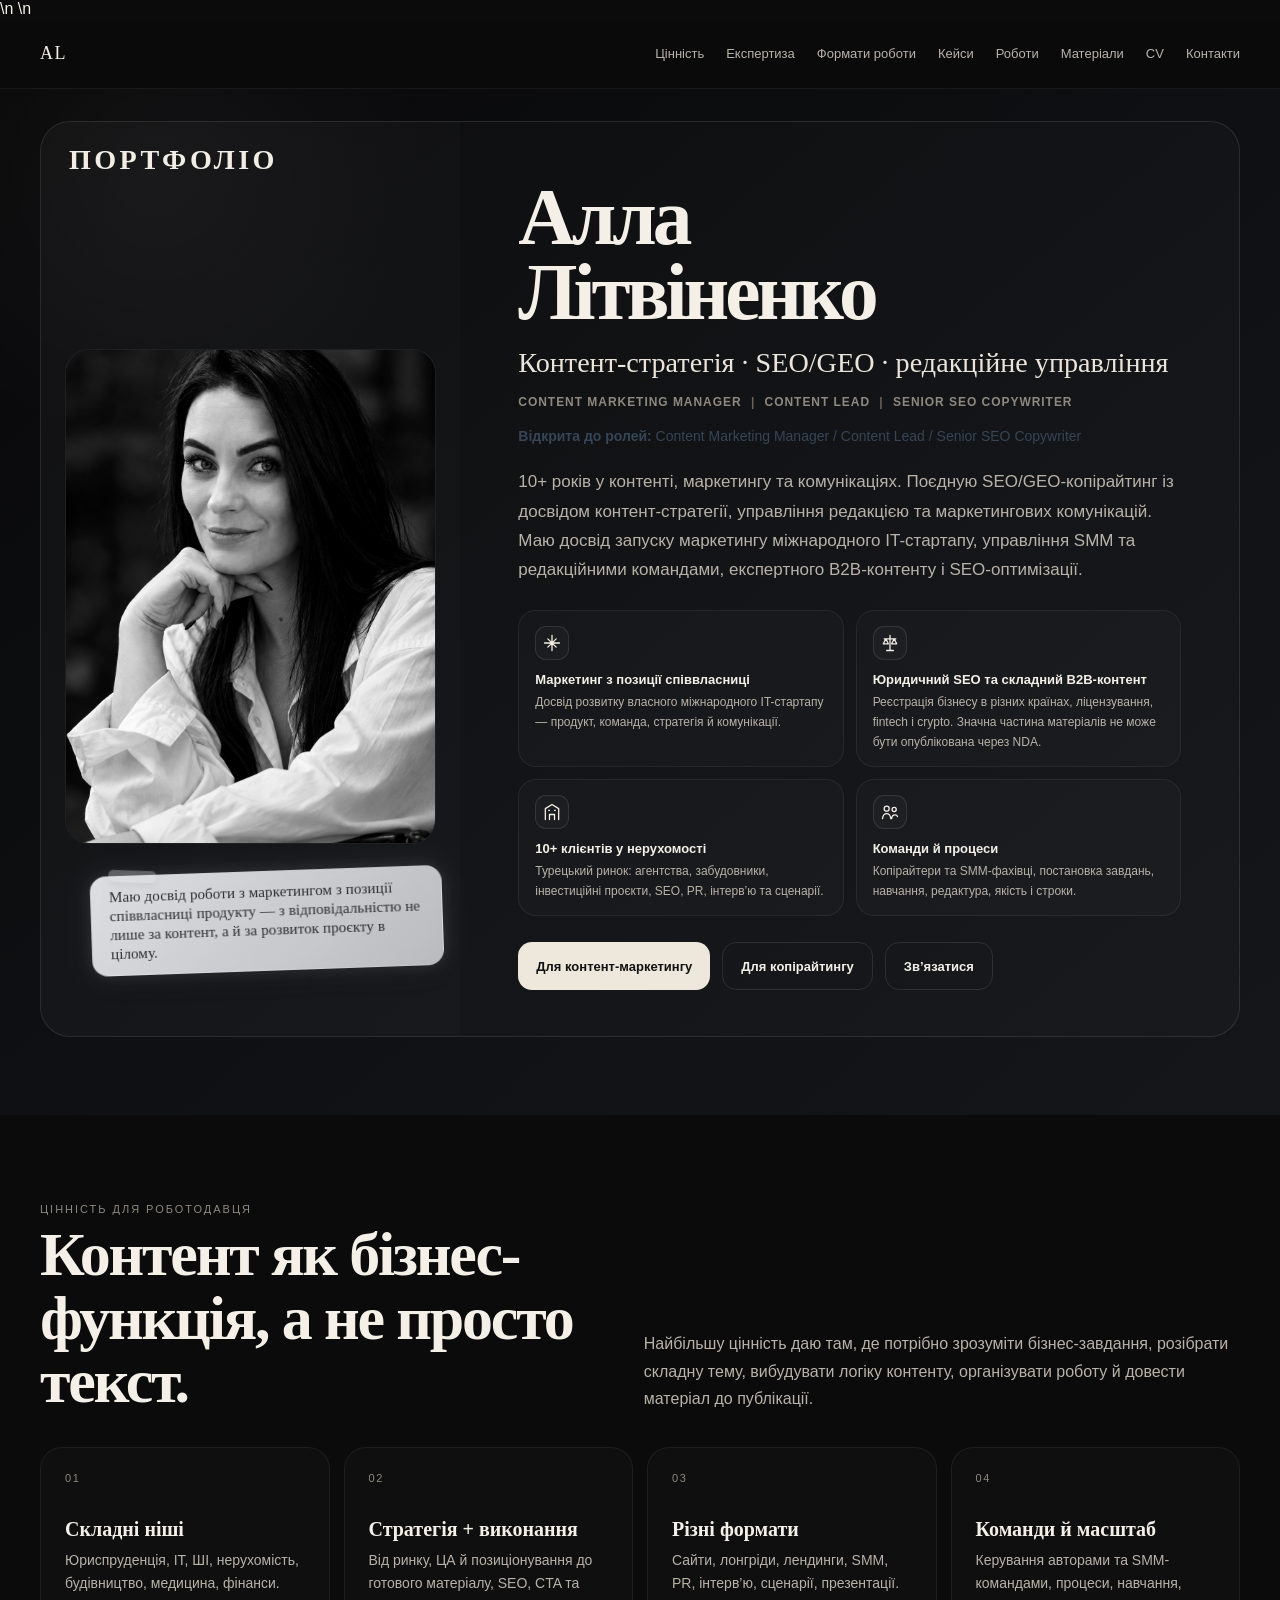
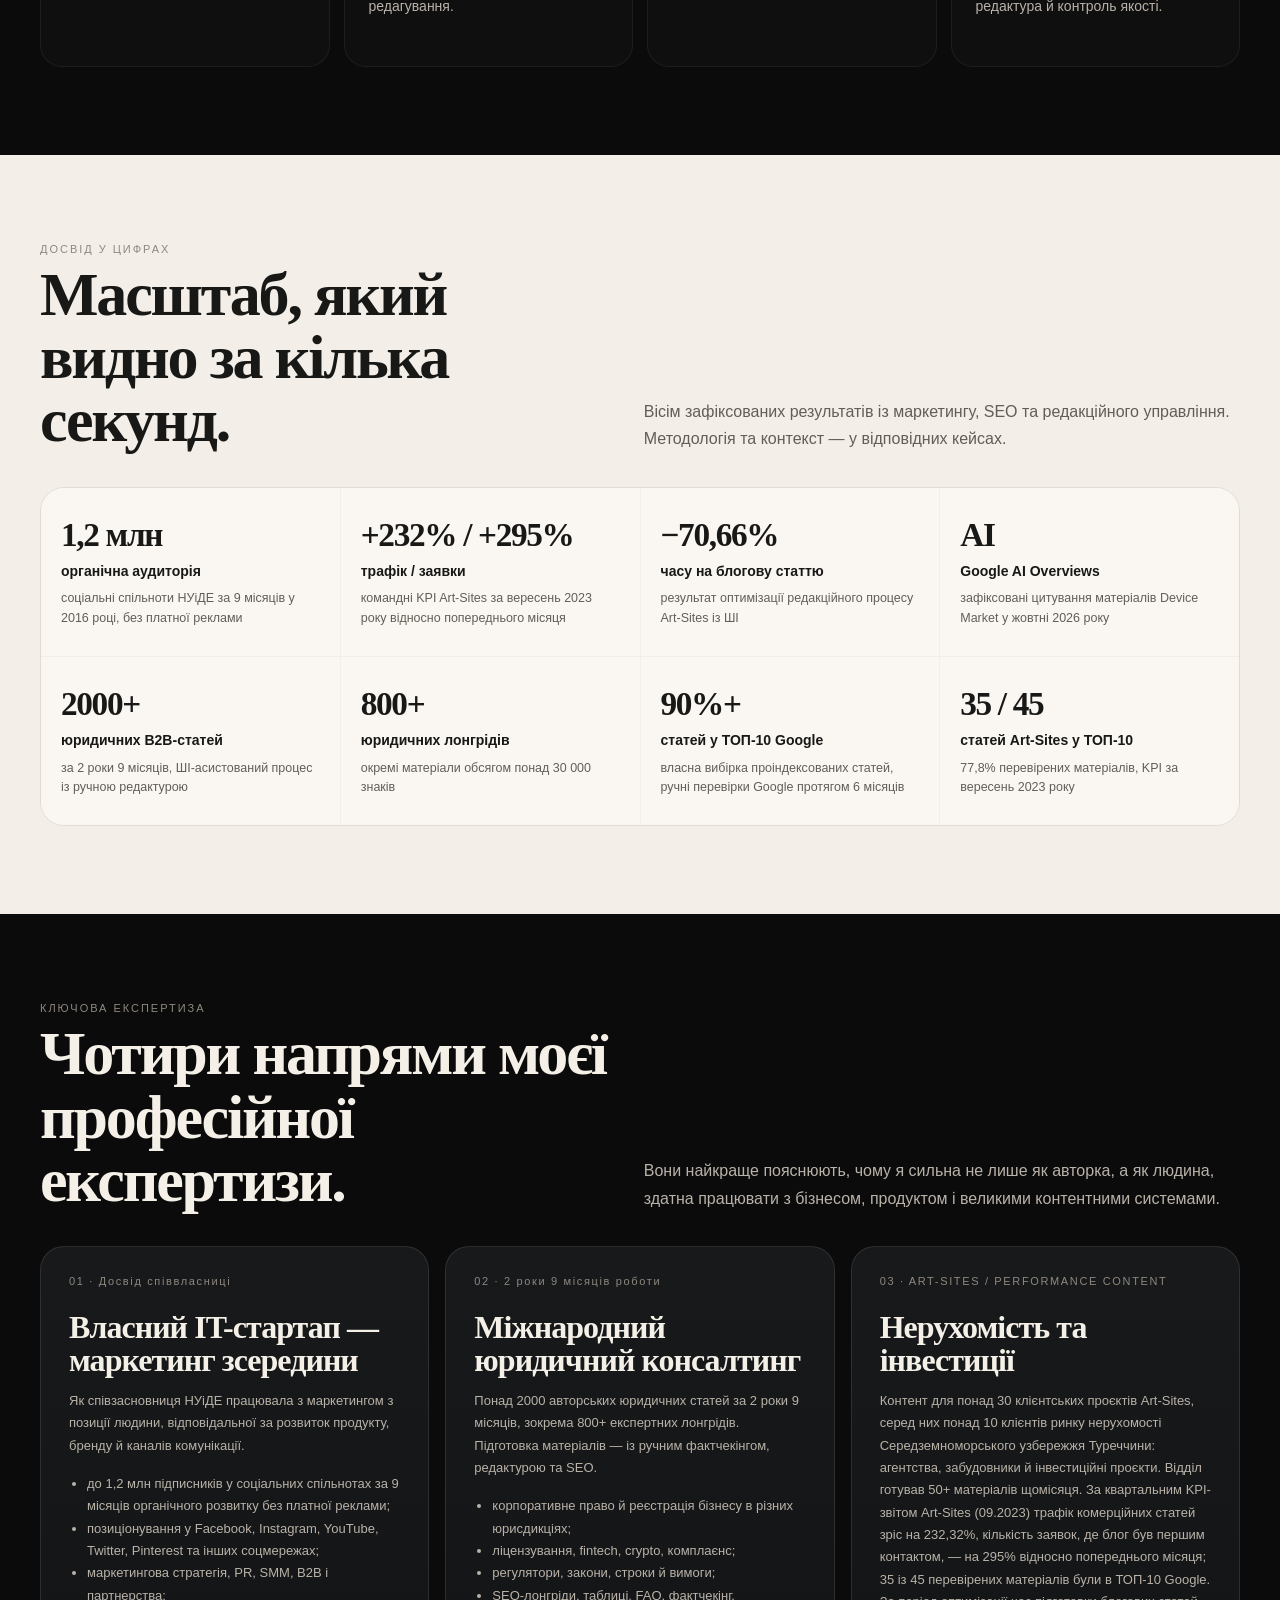
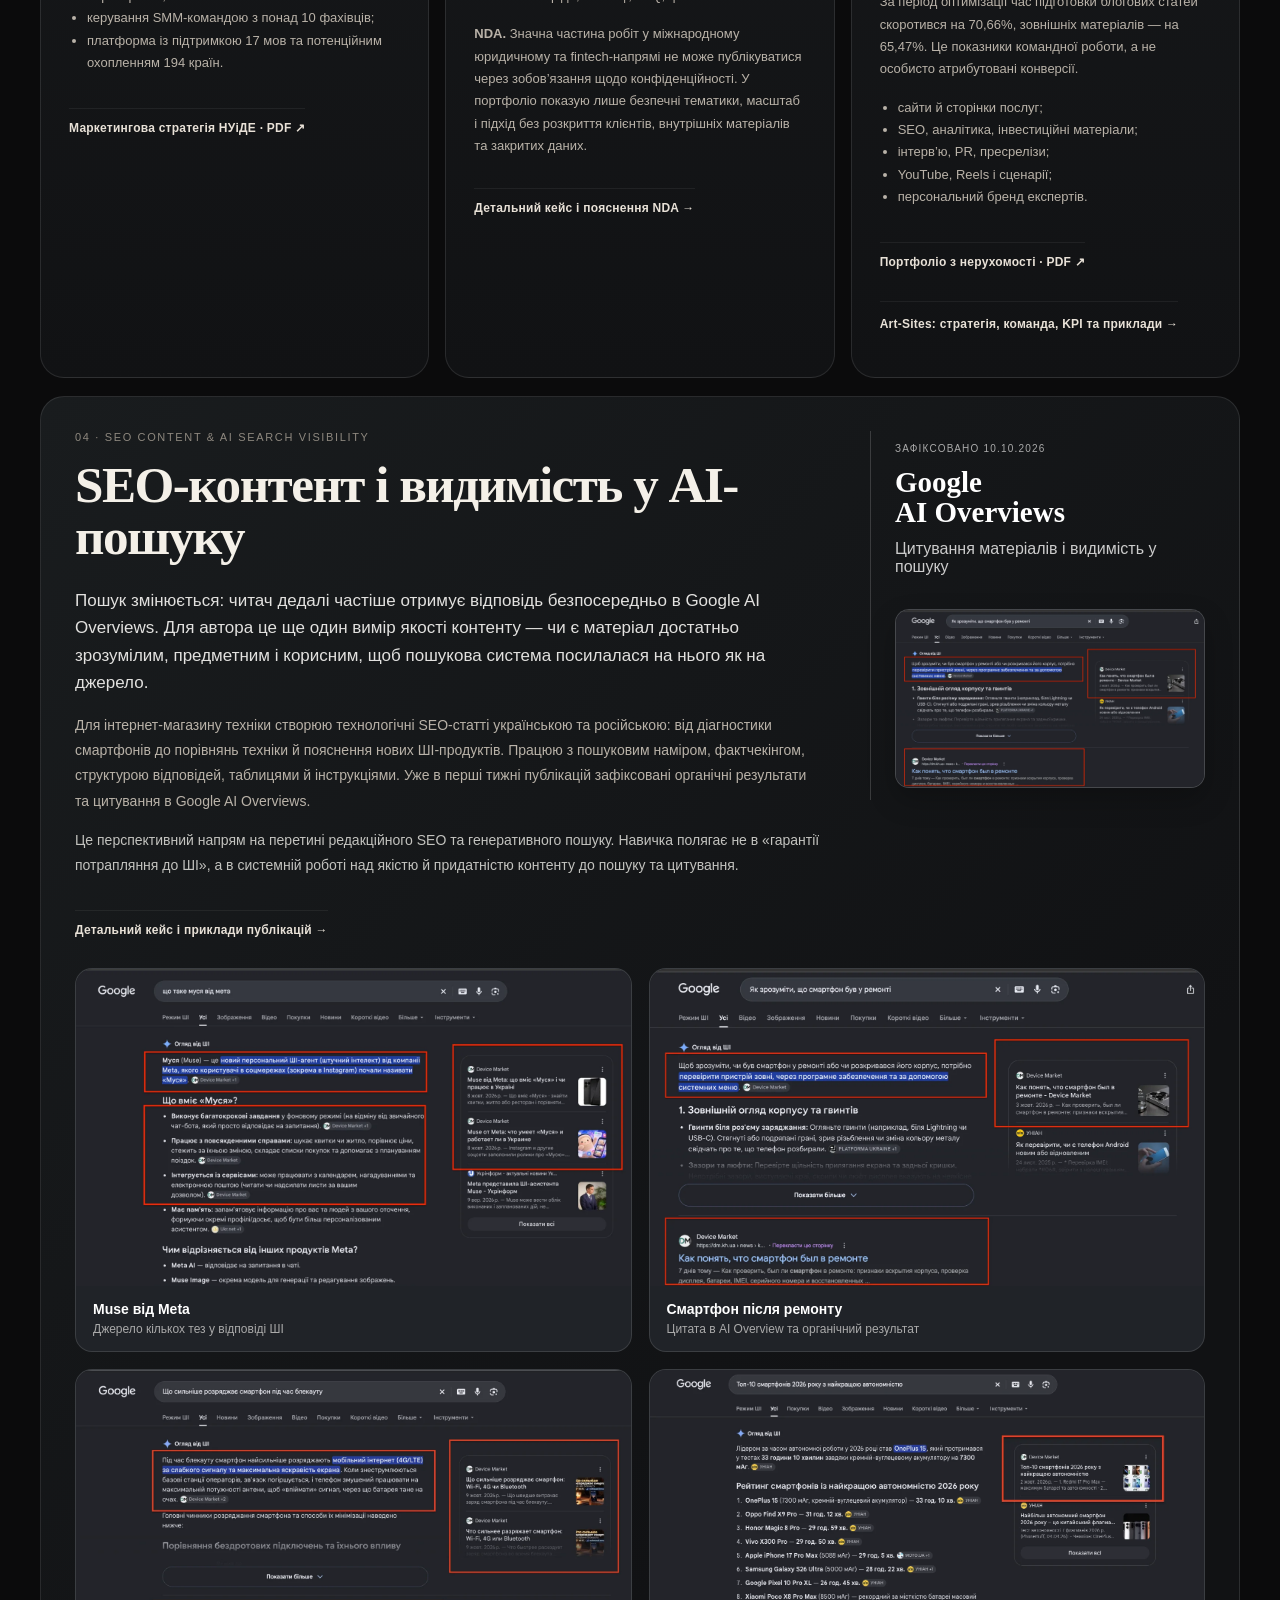
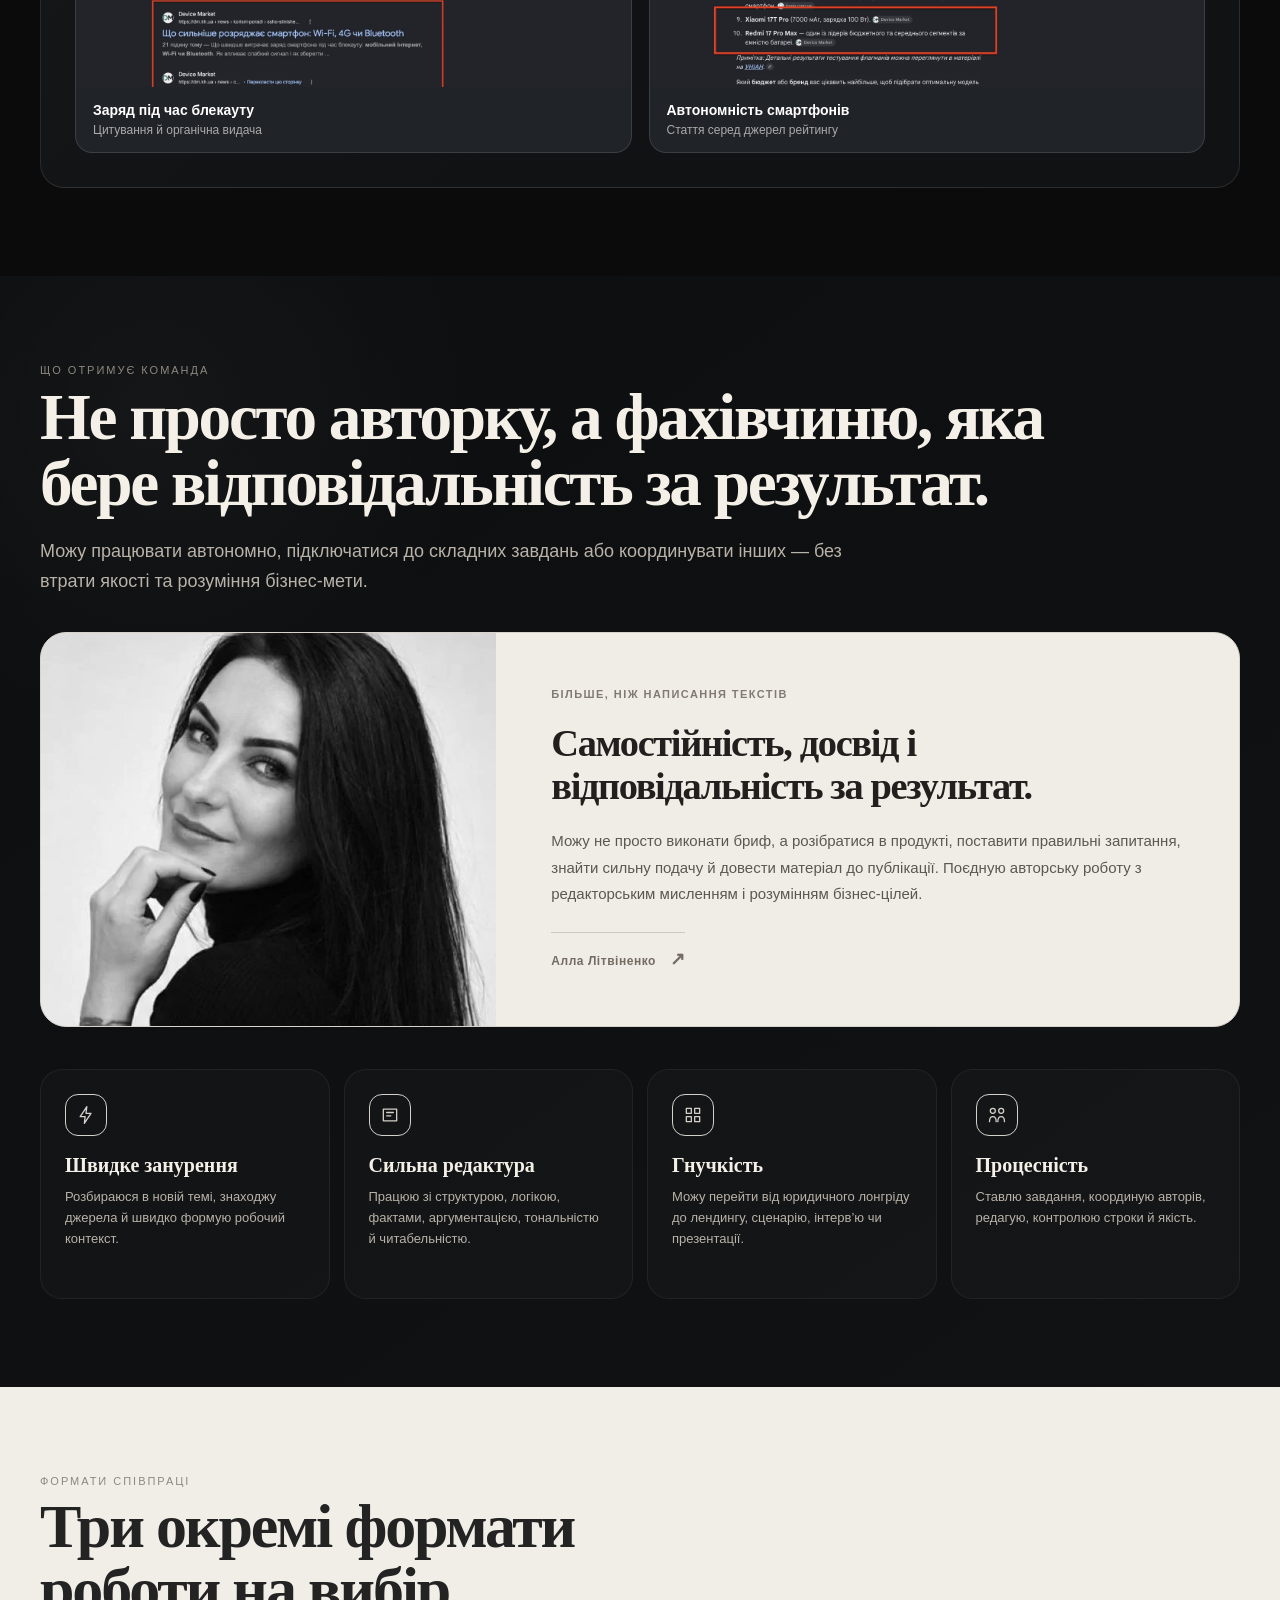
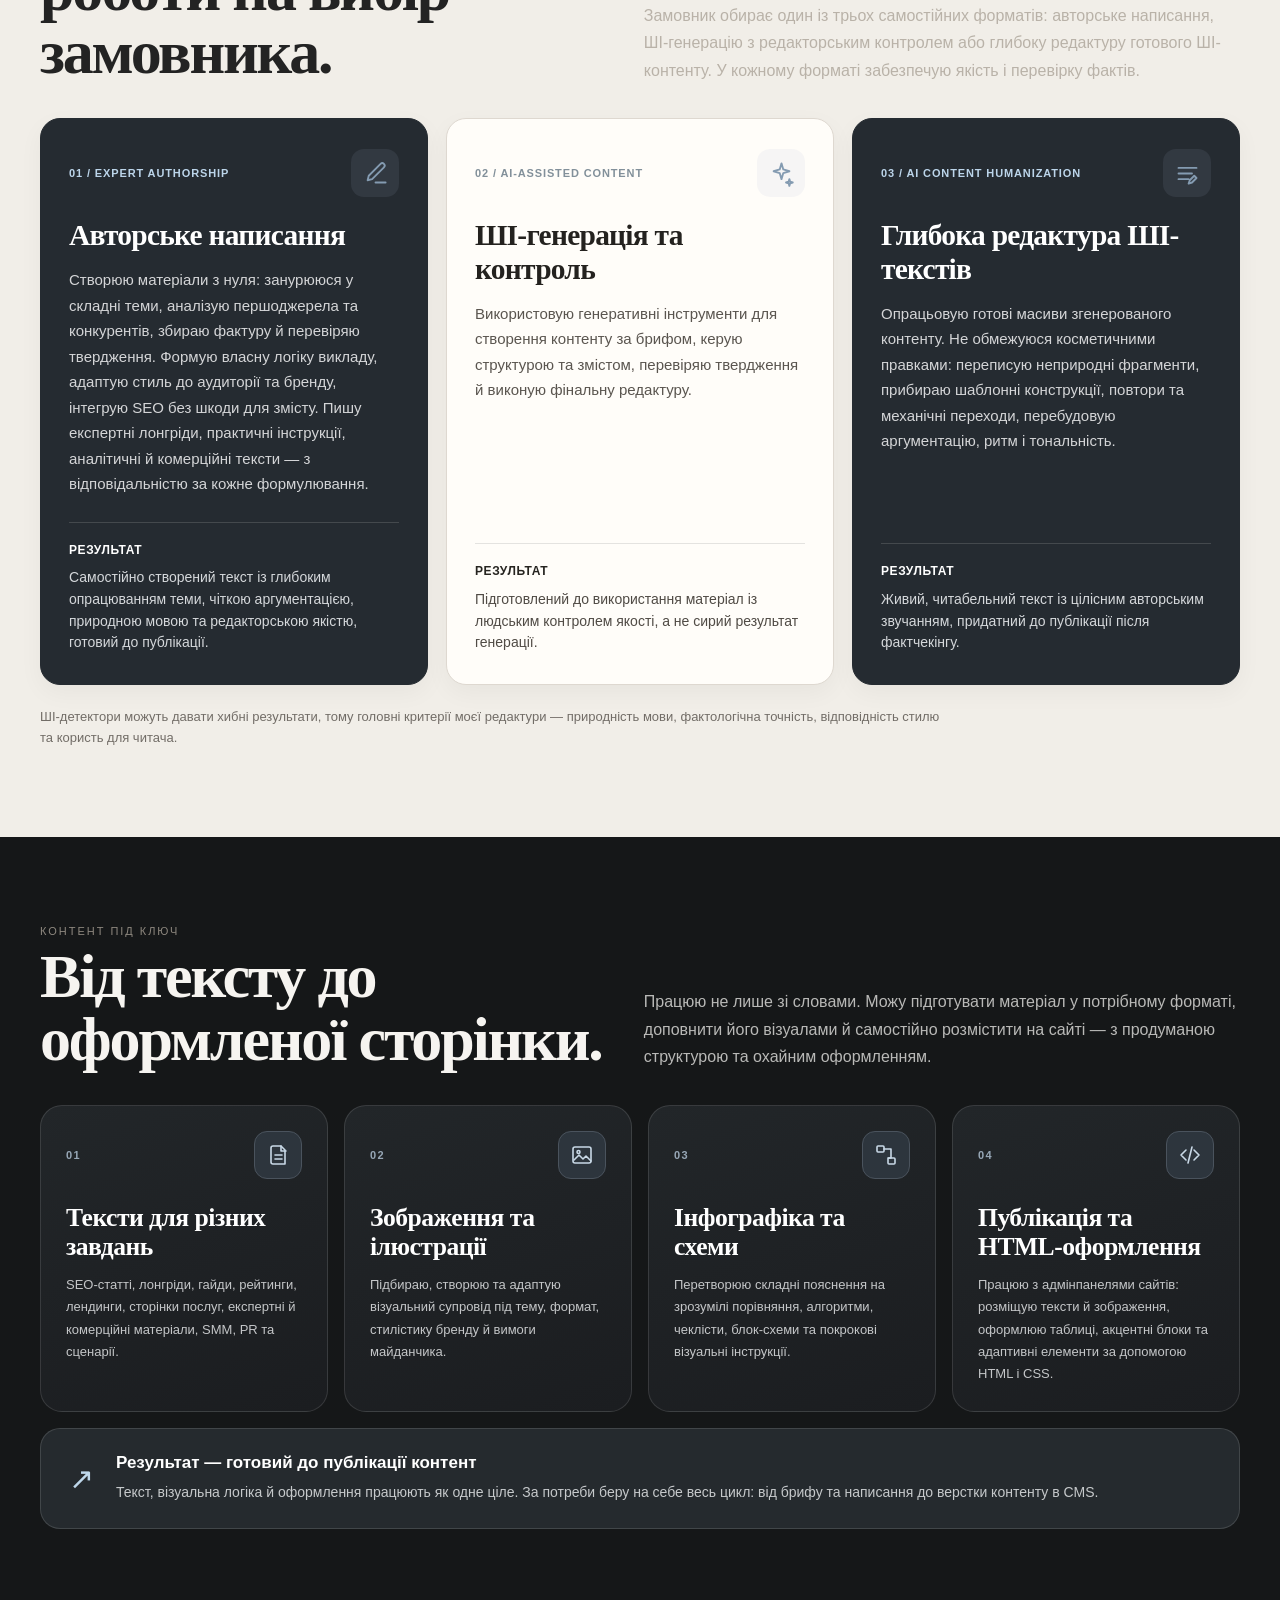
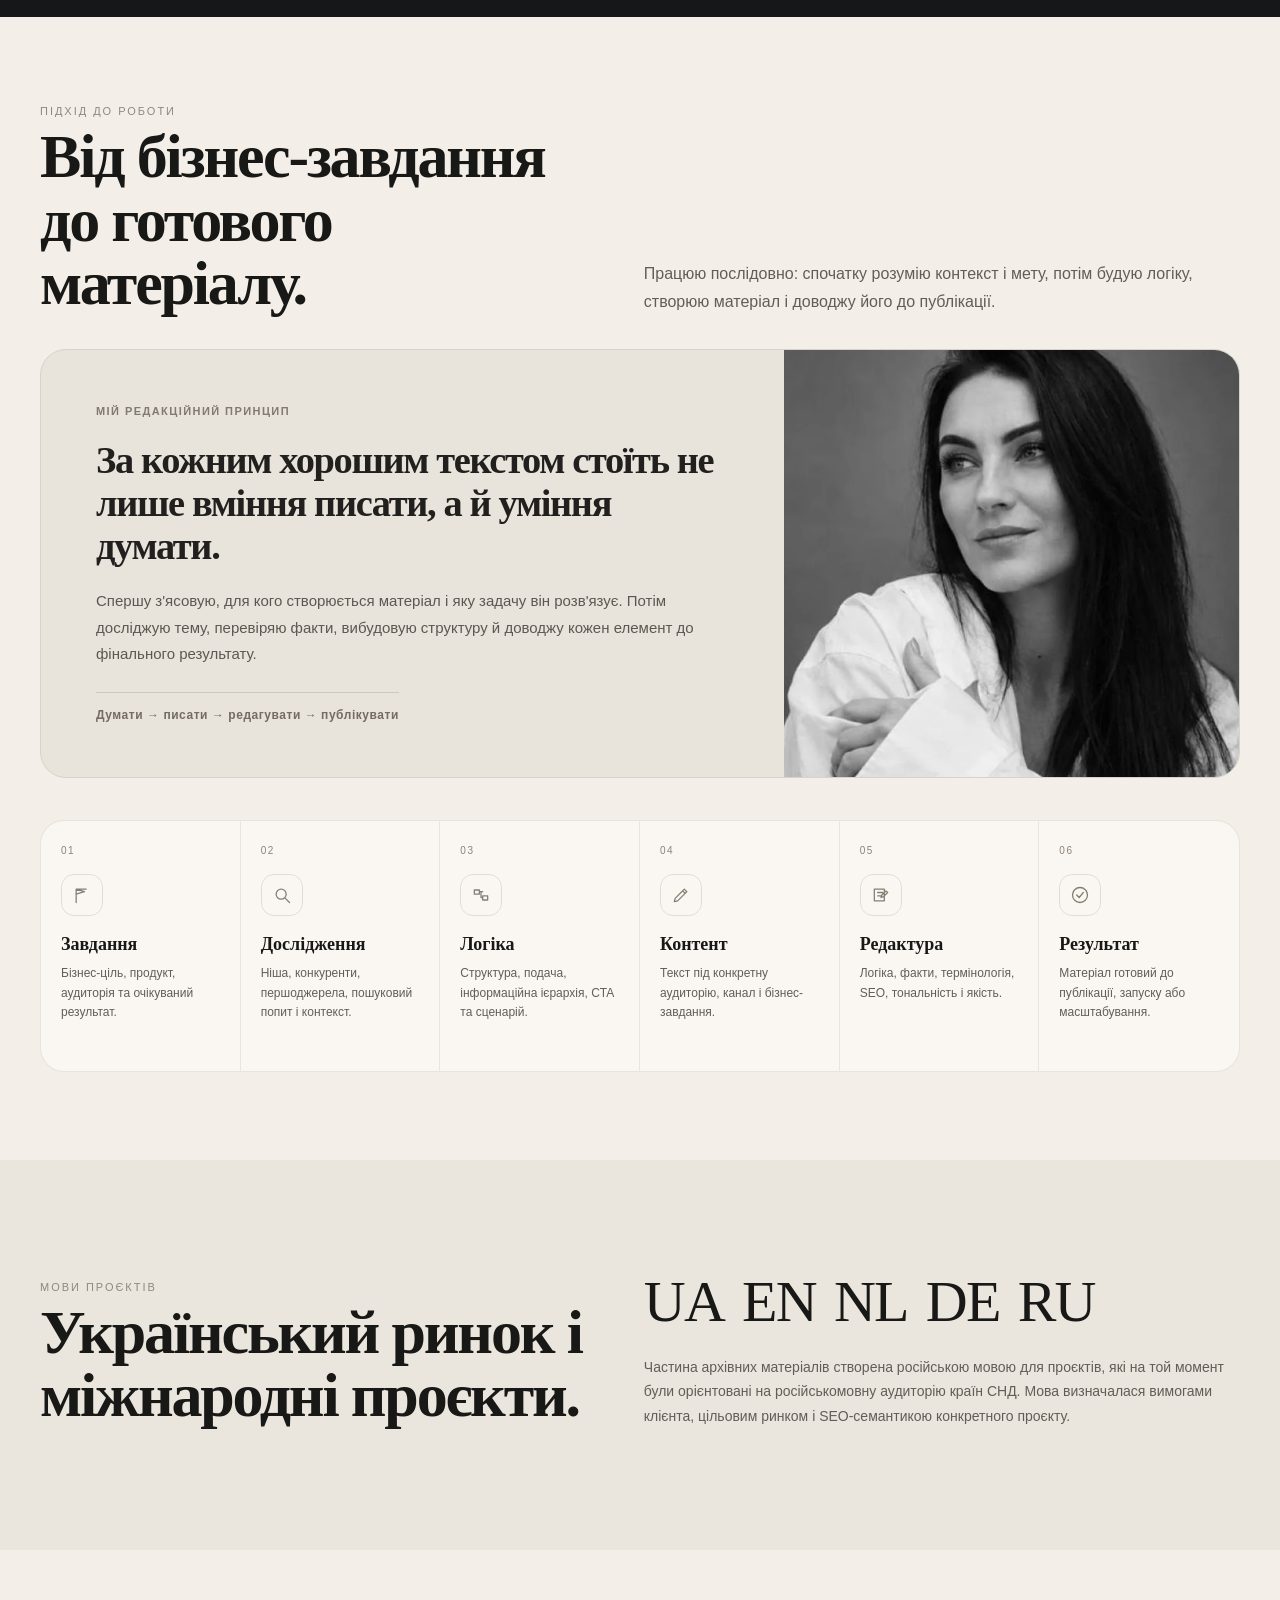
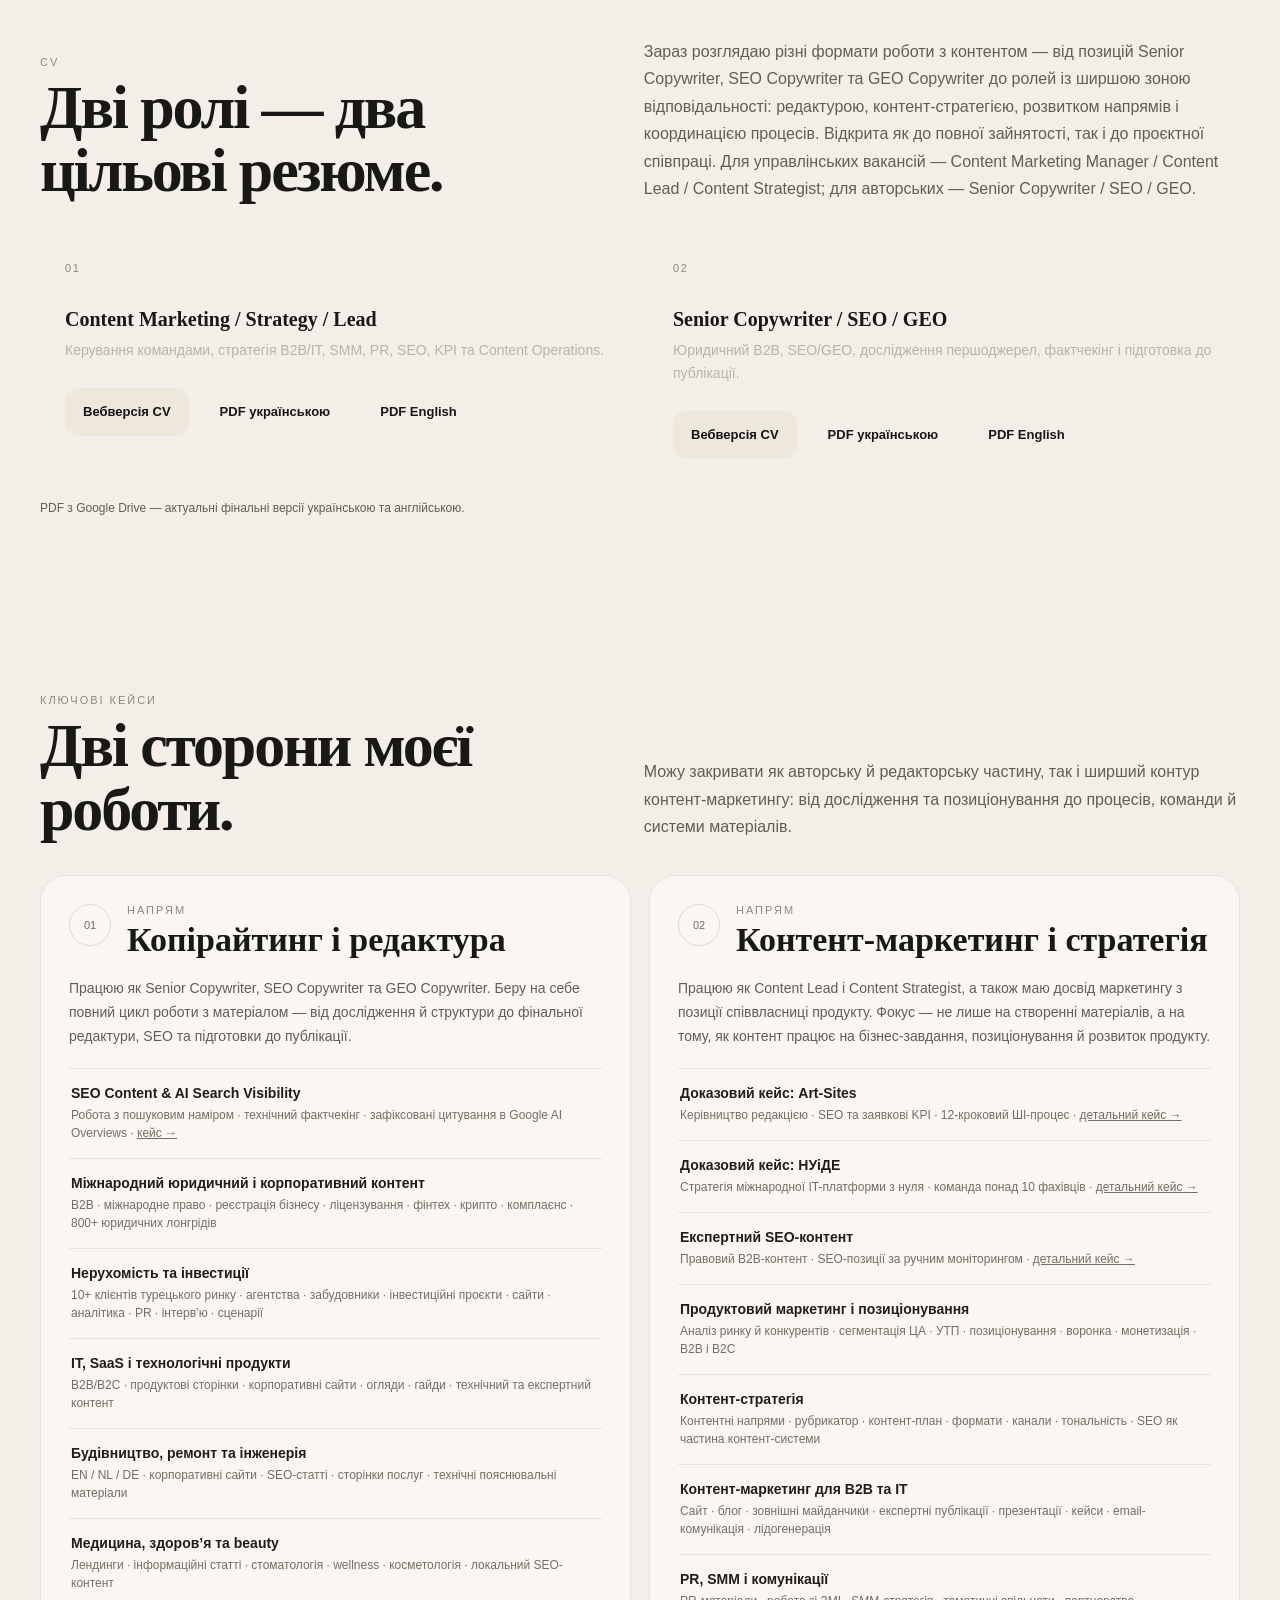
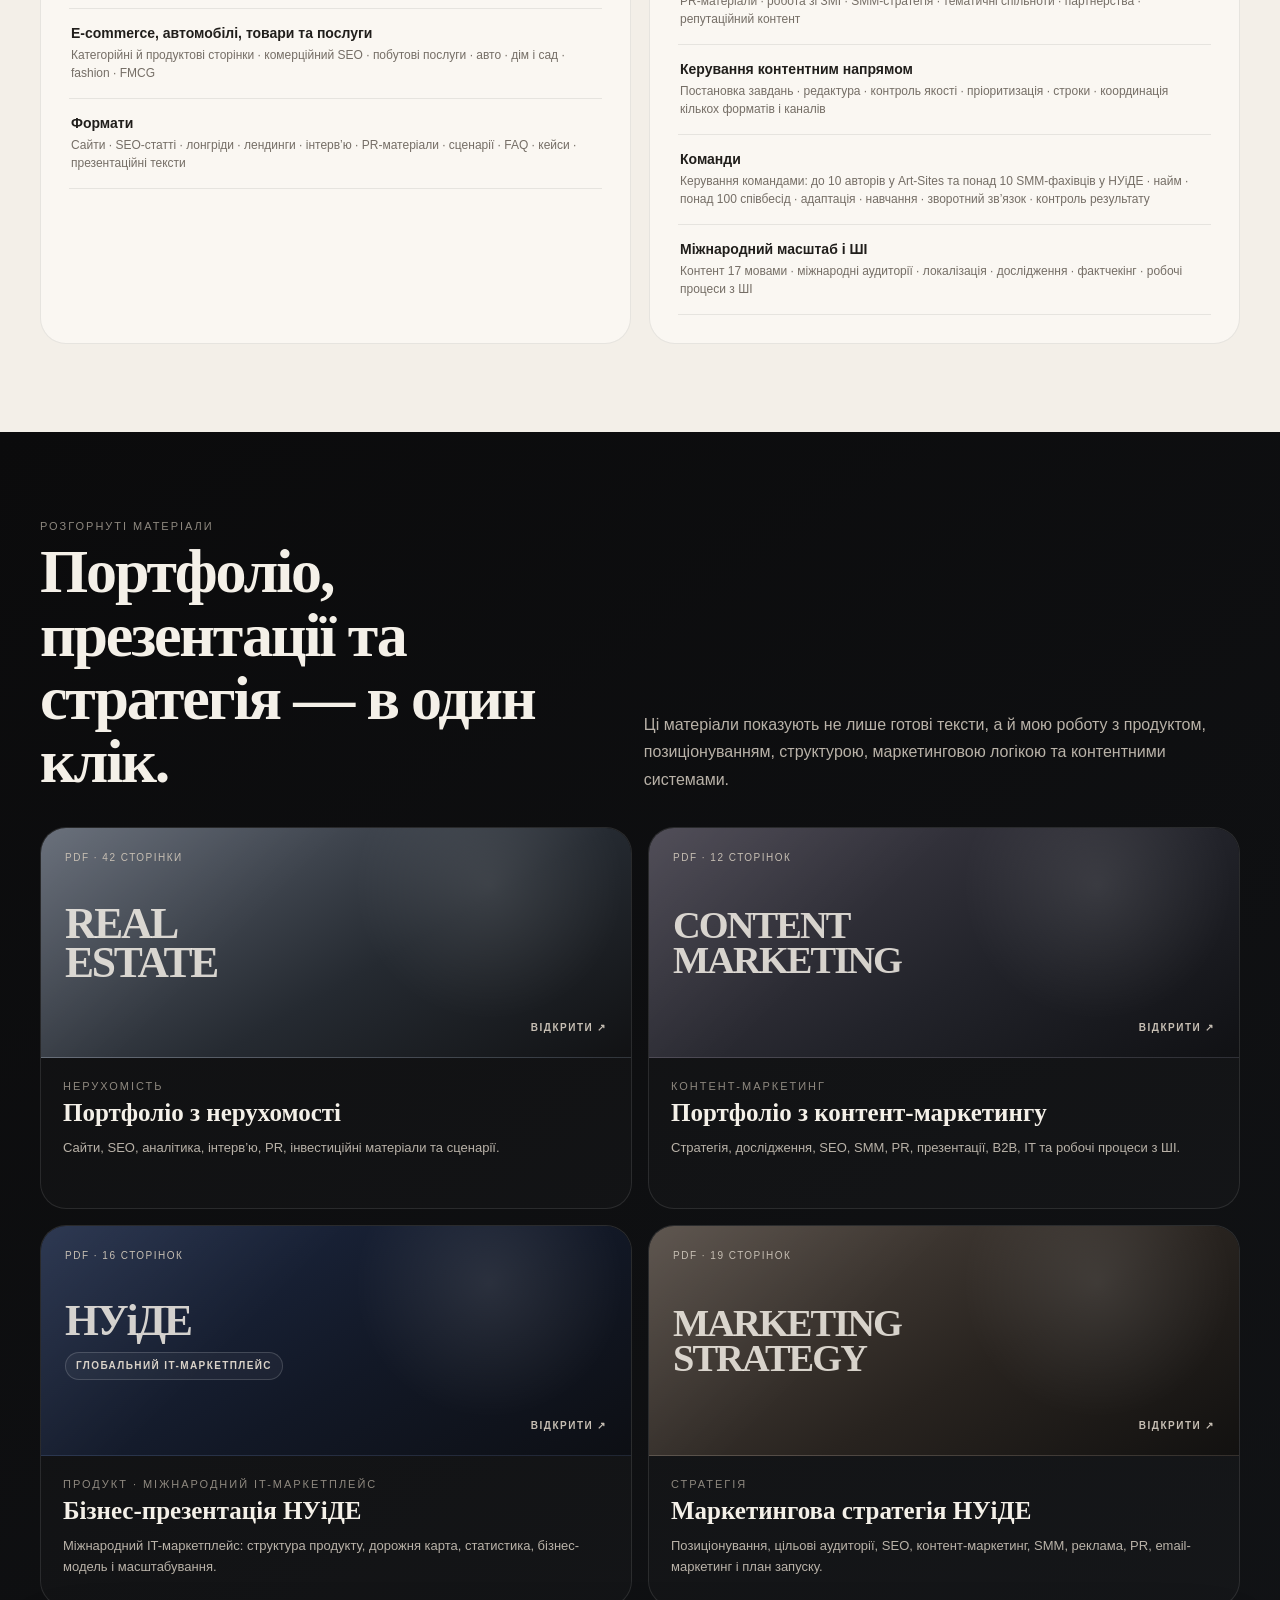
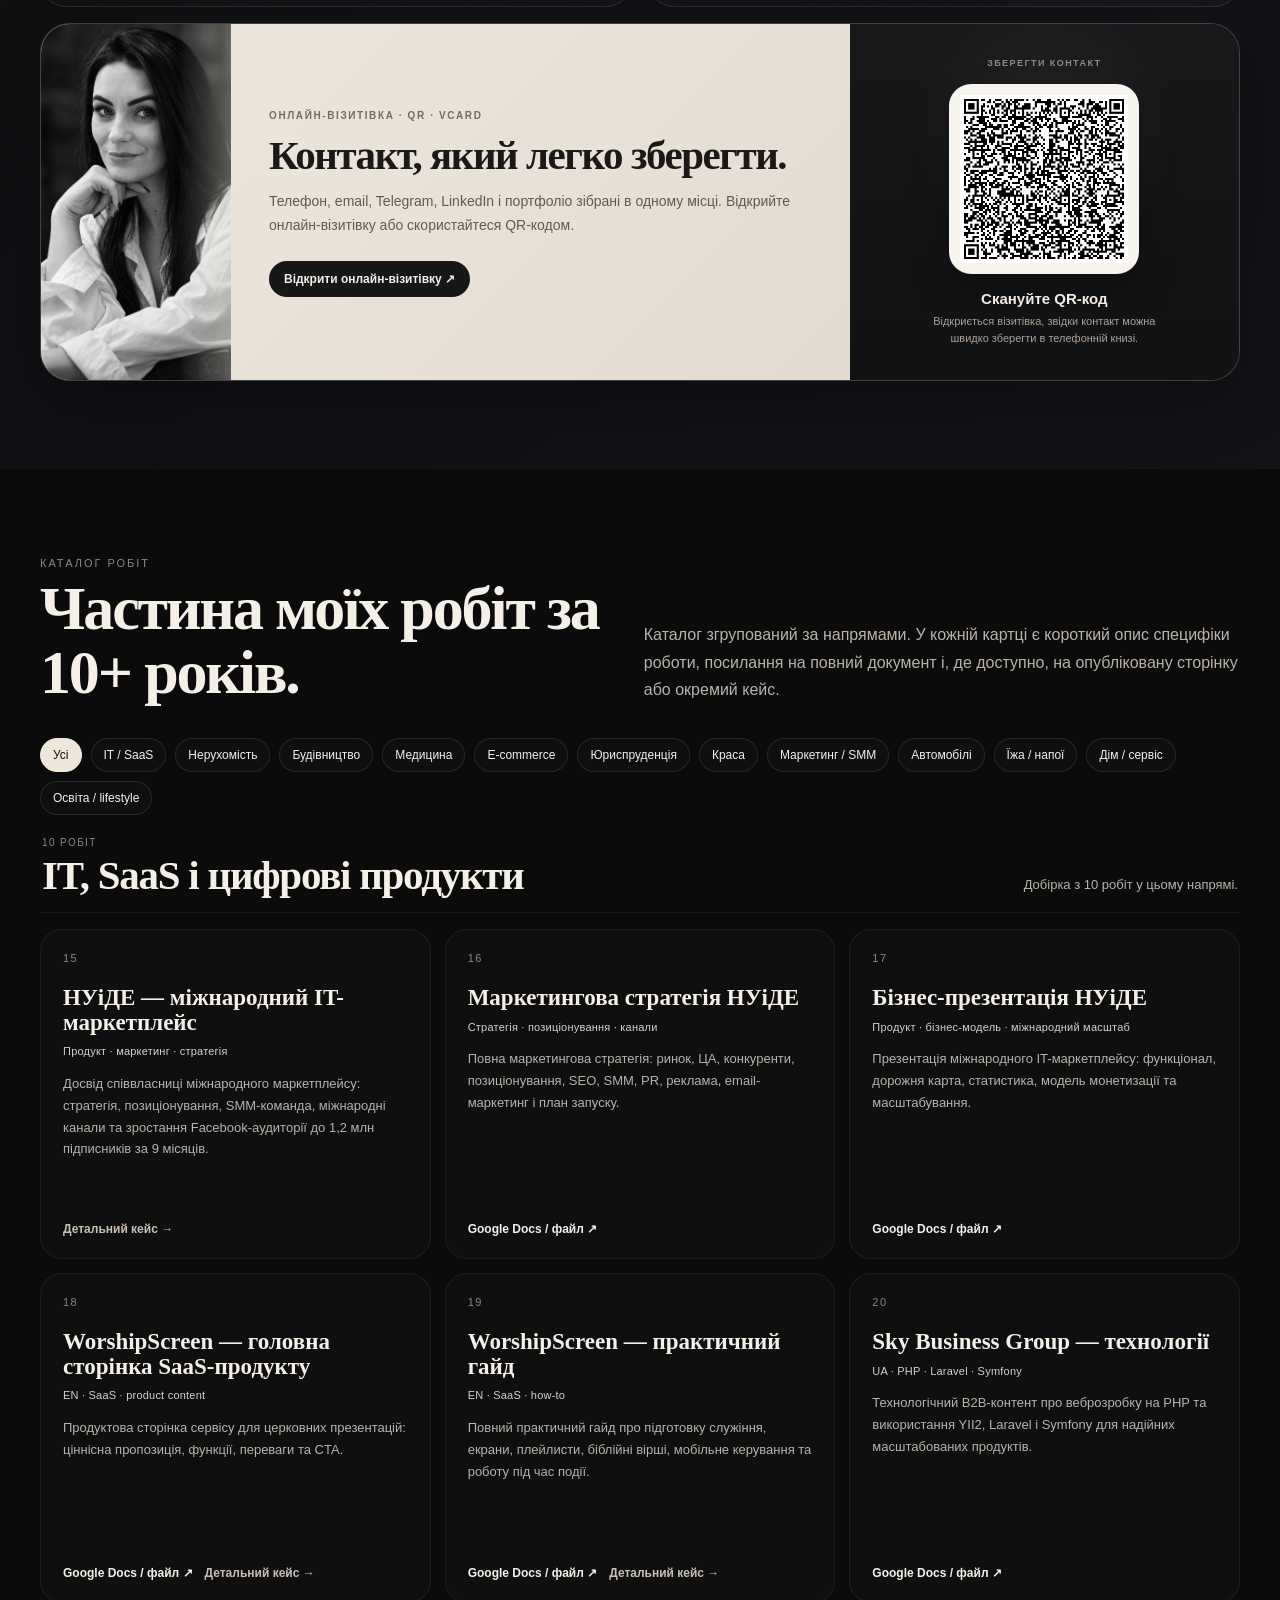
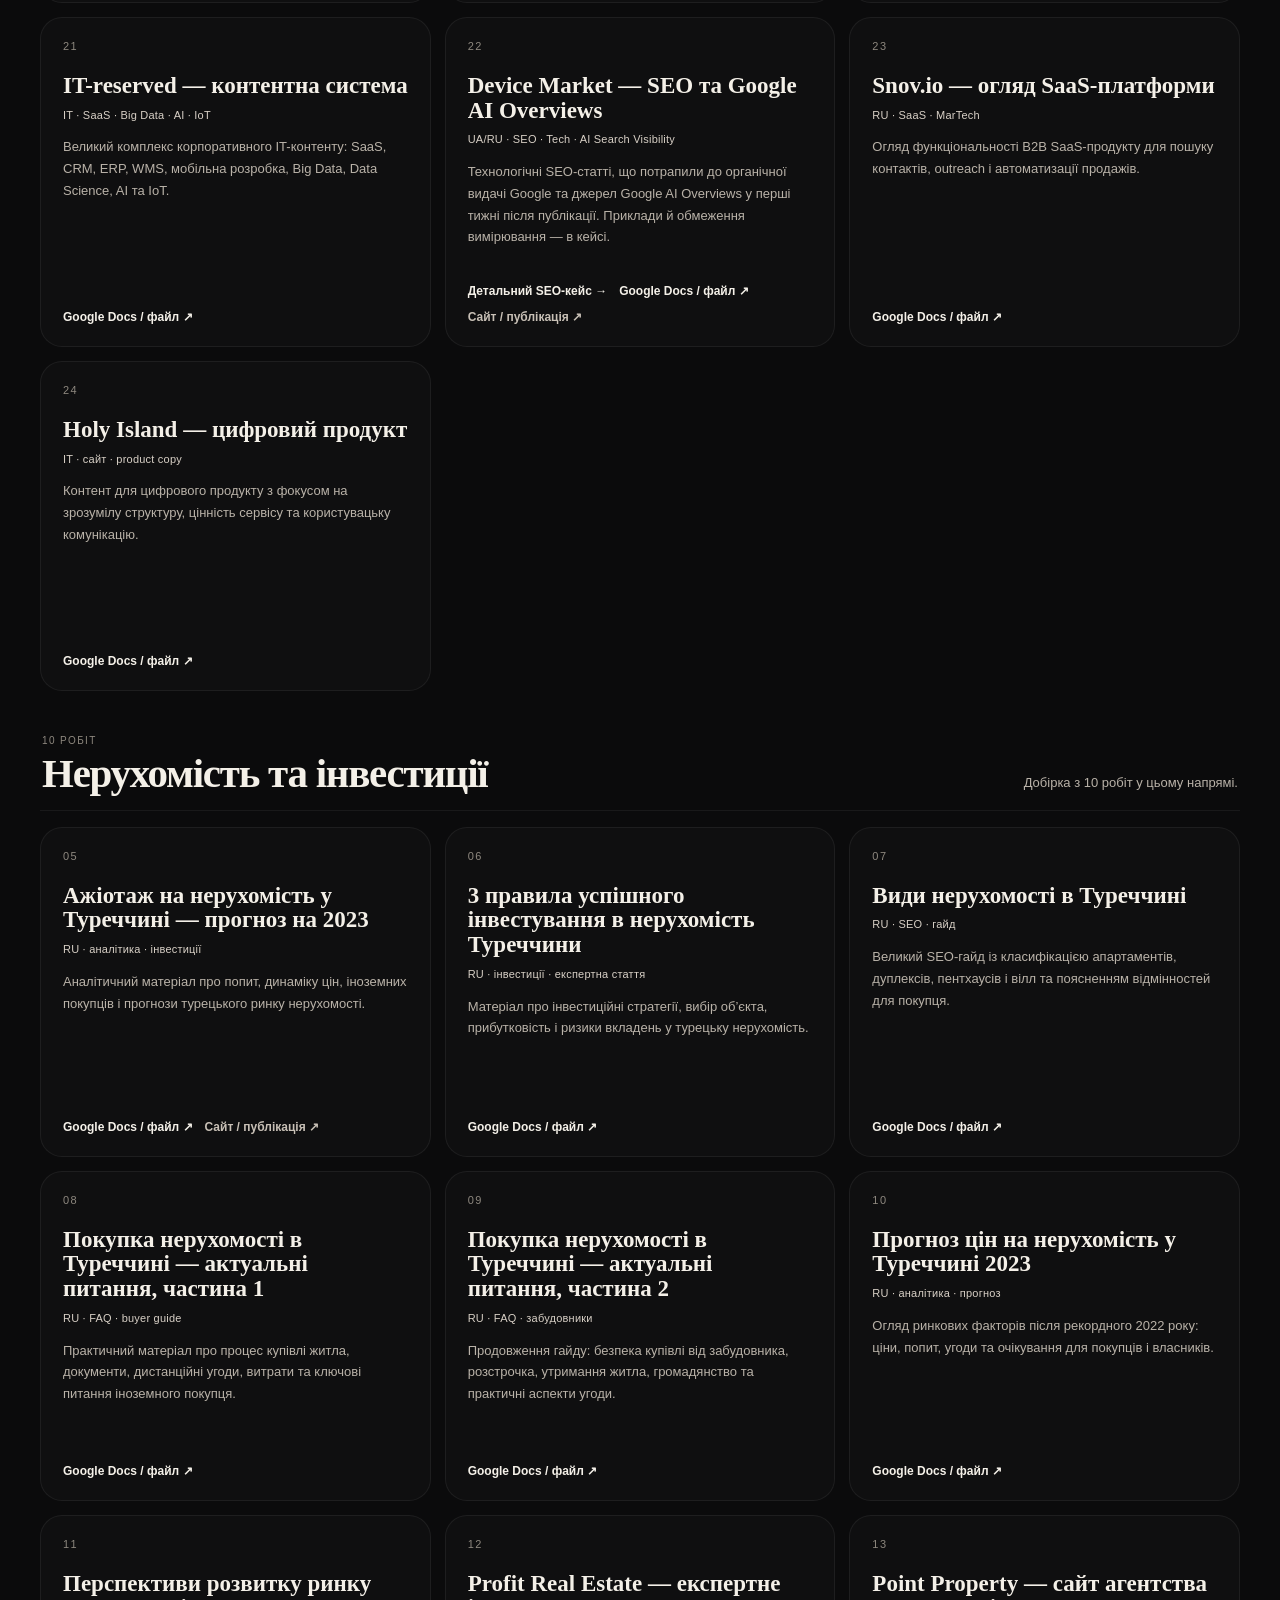
==== commit c85792c2: "Clarify SEO measurement, link Art-Sites proof and tighten stats narrative" ====
--- a/index.html
+++ b/index.html
@@ -85,22 +85,22 @@
 <article class="value-card"><span>04</span><h3>Команди й масштаб</h3><p>Керування авторами та SMM-командами, процеси, навчання, редактура й контроль якості.</p></article>
 </div></div></section>
 
-<section class="section light"><div class="wrap"><div class="section-head"><div><div class="kicker">Досвід у цифрах</div><h2>Масштаб, який видно за кілька секунд.</h2></div><p class="section-copy">Швидкі маркери рівня: тривалість досвіду, складність ніш, обсяг робіт, управлінська відповідальність і міжнародний масштаб.</p></div><div class="stats stats-eight">
+<section class="section light"><div class="wrap"><div class="section-head"><div><div class="kicker">Досвід у цифрах</div><h2>Масштаб, який видно за кілька секунд.</h2></div><p class="section-copy">Вісім зафіксованих результатів із маркетингу, SEO та редакційного управління. Методологія та контекст — у відповідних кейсах.</p></div><div class="stats stats-eight">
 <div class="stat"><strong>1,2 млн</strong><b>органічна аудиторія</b><p>соціальні спільноти НУіДЕ за 9 місяців у 2016 році, без платної реклами</p></div>
 <div class="stat"><strong>+232% / +295%</strong><b>трафік / заявки</b><p>командні KPI Art-Sites за вересень 2023 року відносно попереднього місяця</p></div>
 <div class="stat"><strong>−70,66%</strong><b>часу на блогову статтю</b><p>результат оптимізації редакційного процесу Art-Sites із ШІ</p></div>
 <div class="stat"><strong>AI</strong><b>Google AI Overviews</b><p>зафіксовані цитування матеріалів Device Market у жовтні 2026 року</p></div>
 <div class="stat"><strong>2000+</strong><b>юридичних B2B-статей</b><p>за 2 роки 9 місяців, ШІ-асистований процес із ручною редактурою</p></div>
 <div class="stat"><strong>800+</strong><b>юридичних лонгрідів</b><p>окремі матеріали обсягом понад 30 000 знаків</p></div>
-<div class="stat"><strong>90%+</strong><b>статей у ТОП-10 Google</b><p>власний ручний моніторинг за головним запитом упродовж 6 місяців</p></div>
+<div class="stat"><strong>90%+</strong><b>статей у ТОП-10 Google</b><p>власна вибірка проіндексованих статей, ручні перевірки Google протягом 6 місяців</p></div>
 <div class="stat"><strong>35 / 45</strong><b>статей Art-Sites у ТОП-10</b><p>77,8% перевірених матеріалів, KPI за вересень 2023 року</p></div>
 </div></div></section>
 
 <section class="section" id="expertise"><div class="wrap"><div class="section-head"><div><div class="kicker">Ключова експертиза</div><h2>Чотири напрями моєї професійної експертизи.</h2></div><p class="section-copy">Вони найкраще пояснюють, чому я сильна не лише як авторка, а як людина, здатна працювати з бізнесом, продуктом і великими контентними системами.</p></div><div class="expertise-grid">
 
-<article class="expertise"><div class="num">01 · Досвід співвласниці</div><h3>Власний IT-стартап — маркетинг зсередини</h3><p>Як співзасновниця НУіДЕ працювала з маркетингом з позиції людини, відповідальної за розвиток продукту, бренду й каналів комунікації.</p><ul><li>до 1,2 млн підписників у соціальних спільнотах за 9 місяців органічного розвитку без платної реклами;</li><li>позиціонування у Facebook, Instagram, YouTube, Twitter, Pinterest та інших соцмережах;</li><li>маркетингова стратегія, PR, SMM, B2B і партнерства;</li><li>керування SMM-командою з понад 10 фахівців;</li><li>міжнародний продукт для 194 країн і контент 17 мовами.</li></ul><a class="material-link" href="https://drive.google.com/file/d/17uWgbBW0mrVJhnQp7QZIqIMVDoiomizW/view?usp=drivesdk" target="_blank" rel="noopener">Маркетингова стратегія НУіДЕ · PDF ↗</a></article>
+<article class="expertise"><div class="num">01 · Досвід співвласниці</div><h3>Власний IT-стартап — маркетинг зсередини</h3><p>Як співзасновниця НУіДЕ працювала з маркетингом з позиції людини, відповідальної за розвиток продукту, бренду й каналів комунікації.</p><ul><li>до 1,2 млн підписників у соціальних спільнотах за 9 місяців органічного розвитку без платної реклами;</li><li>позиціонування у Facebook, Instagram, YouTube, Twitter, Pinterest та інших соцмережах;</li><li>маркетингова стратегія, PR, SMM, B2B і партнерства;</li><li>керування SMM-командою з понад 10 фахівців;</li><li>платформа із підтримкою 17 мов та потенційним охопленням 194 країн.</li></ul><a class="material-link" href="https://drive.google.com/file/d/17uWgbBW0mrVJhnQp7QZIqIMVDoiomizW/view?usp=drivesdk" target="_blank" rel="noopener">Маркетингова стратегія НУіДЕ · PDF ↗</a></article>
 <article class="expertise"><div class="num">02 · 2 роки 9 місяців роботи</div><h3>Міжнародний юридичний консалтинг</h3><p>Понад 2000 авторських юридичних статей за 2 роки 9 місяців, зокрема 800+ експертних лонгрідів. Підготовка матеріалів — із ручним фактчекінгом, редактурою та SEO.</p><ul><li>корпоративне право й реєстрація бізнесу в різних юрисдикціях;</li><li>ліцензування, fintech, crypto, комплаєнс;</li><li>регулятори, закони, строки й вимоги;</li><li>SEO-лонгріди, таблиці, FAQ, фактчекінг.</li></ul><p><strong>NDA.</strong> Значна частина робіт у міжнародному юридичному та fintech-напрямі не може публікуватися через зобов’язання щодо конфіденційності. У портфоліо показую лише безпечні тематики, масштаб і підхід без розкриття клієнтів, внутрішніх матеріалів та закритих даних.</p><a class="material-link" href="cases/international-legal-consulting.html">Детальний кейс і пояснення NDA →</a></article>
-<article class="expertise"><div class="num">03 · ART-SITES / PERFORMANCE CONTENT</div><h3>Нерухомість та інвестиції</h3><p>Контент для понад 30 клієнтських проєктів Art-Sites, серед них понад 10 клієнтів ринку нерухомості Середземноморського узбережжя Туреччини: агентства, забудовники й інвестиційні проєкти. Відділ готував 50+ матеріалів щомісяця. За квартальним KPI-звітом Art-Sites (09.2023) трафік комерційних статей зріс на 232,32%, кількість заявок, де блог був першим контактом, — на 295% відносно попереднього місяця; 35 із 45 перевірених матеріалів були в ТОП-10 Google. За період оптимізації час підготовки блогових статей скоротився на 70,66%, зовнішніх матеріалів — на 65,47%. Це показники командної роботи, а не особисто атрибутовані конверсії.</p><ul><li>сайти й сторінки послуг;</li><li>SEO, аналітика, інвестиційні матеріали;</li><li>інтерв’ю, PR, пресрелізи;</li><li>YouTube, Reels і сценарії;</li><li>персональний бренд експертів.</li></ul><a class="material-link" href="https://drive.google.com/file/d/1nqS6LbRp1g8h3Qo3rFGEyJaGh8sJIvqc/view?usp=drivesdk" target="_blank" rel="noopener">Портфоліо з нерухомості · PDF ↗</a></article>
+<article class="expertise"><div class="num">03 · ART-SITES / PERFORMANCE CONTENT</div><h3>Нерухомість та інвестиції</h3><p>Контент для понад 30 клієнтських проєктів Art-Sites, серед них понад 10 клієнтів ринку нерухомості Середземноморського узбережжя Туреччини: агентства, забудовники й інвестиційні проєкти. Відділ готував 50+ матеріалів щомісяця. За квартальним KPI-звітом Art-Sites (09.2023) трафік комерційних статей зріс на 232,32%, кількість заявок, де блог був першим контактом, — на 295% відносно попереднього місяця; 35 із 45 перевірених матеріалів були в ТОП-10 Google. За період оптимізації час підготовки блогових статей скоротився на 70,66%, зовнішніх матеріалів — на 65,47%. Це показники командної роботи, а не особисто атрибутовані конверсії.</p><ul><li>сайти й сторінки послуг;</li><li>SEO, аналітика, інвестиційні матеріали;</li><li>інтерв’ю, PR, пресрелізи;</li><li>YouTube, Reels і сценарії;</li><li>персональний бренд експертів.</li></ul><a class="material-link" href="https://drive.google.com/file/d/1nqS6LbRp1g8h3Qo3rFGEyJaGh8sJIvqc/view?usp=drivesdk" target="_blank" rel="noopener">Портфоліо з нерухомості · PDF ↗</a><p><a class="material-link" href="cases/art-sites-content-marketing.html">Art-Sites: стратегія, команда, KPI та приклади →</a></p></article>
 </div><article class="expertise seo-feature"><div class="seo-feature-top"><div><div class="num">04 · SEO CONTENT &amp; AI SEARCH VISIBILITY</div><h3>SEO-контент і видимість у AI-пошуку</h3><p class="seo-lead">Пошук змінюється: читач дедалі частіше отримує відповідь безпосередньо в Google AI Overviews. Для автора це ще один вимір якості контенту — чи є матеріал достатньо зрозумілим, предметним і корисним, щоб пошукова система посилалася на нього як на джерело.</p><p>Для інтернет-магазину техніки створюю технологічні SEO-статті українською та російською: від діагностики смартфонів до порівнянь техніки й пояснення нових ШІ-продуктів. Працюю з пошуковим наміром, фактчекінгом, структурою відповідей, таблицями й інструкціями. Уже в перші тижні публікацій зафіксовані органічні результати та цитування в Google AI Overviews.</p><p class="seo-proof-note">Це перспективний напрям на перетині редакційного SEO та генеративного пошуку. Навичка полягає не в «гарантії потрапляння до ШІ», а в системній роботі над якістю й придатністю контенту до пошуку та цитування.</p><a class="material-link" href="cases/device-market-seo.html">Детальний кейс і приклади публікацій →</a></div><div class="seo-feature-aside"><span class="seo-mini-label">ЗАФІКСОВАНО 10.10.2026</span><strong>Google<br>AI Overviews</strong><span>Цитування матеріалів і видимість у пошуку</span><a class="seo-hero-image" href="assets/seo-proof/repair.webp" target="_blank" rel="noopener" aria-label="Відкрити скриншот цитування Google AI Overviews"><img src="assets/seo-proof/repair.webp" alt="Google AI Overviews: джерело про перевірку смартфона після ремонту" loading="lazy"></a></div></div><div class="seo-proof-gallery" aria-label="Приклади появ у Google AI Overviews"><figure class="seo-proof"><a href="assets/seo-proof/muse.webp" target="_blank" rel="noopener" aria-label="Відкрити скриншот: Muse від Meta"><img src="assets/seo-proof/muse.webp" loading="lazy" alt="Скриншот Google: Muse від Meta" onerror="this.closest('figure').hidden=true"></a><figcaption><strong>Muse від Meta</strong><span>Джерело кількох тез у відповіді ШІ</span></figcaption></figure><figure class="seo-proof"><a href="assets/seo-proof/repair.webp" target="_blank" rel="noopener" aria-label="Відкрити скриншот: Смартфон після ремонту"><img src="assets/seo-proof/repair.webp" loading="lazy" alt="Скриншот Google: Смартфон після ремонту" onerror="this.closest('figure').hidden=true"></a><figcaption><strong>Смартфон після ремонту</strong><span>Цитата в AI Overview та органічний результат</span></figcaption></figure><figure class="seo-proof"><a href="assets/seo-proof/blackout.webp" target="_blank" rel="noopener" aria-label="Відкрити скриншот: Заряд під час блекауту"><img src="assets/seo-proof/blackout.webp" loading="lazy" alt="Скриншот Google: Заряд під час блекауту" onerror="this.closest('figure').hidden=true"></a><figcaption><strong>Заряд під час блекауту</strong><span>Цитування й органічна видача</span></figcaption></figure><figure class="seo-proof"><a href="assets/seo-proof/battery.webp" target="_blank" rel="noopener" aria-label="Відкрити скриншот: Автономність смартфонів"><img src="assets/seo-proof/battery.webp" loading="lazy" alt="Скриншот Google: Автономність смартфонів" onerror="this.closest('figure').hidden=true"></a><figcaption><strong>Автономність смартфонів</strong><span>Стаття серед джерел рейтингу</span></figcaption></figure></div></article></div></section>
 
 <section class="section visual-section" id="benefits"><div class="wrap">
--- a/assets/style.css
+++ b/assets/style.css
@@ -1422,3 +1422,14 @@
 #benefits .editorial-portrait-feature{margin-top:12px}
 #benefits .editorial-portrait-image img,#process .editorial-portrait-image img{object-position:center 20%}
 @media(max-width:700px){#benefits .section-head{margin-bottom:24px}#benefits .section-head h2{font-size:clamp(36px,9vw,56px)}#benefits .section-head .section-copy{margin-top:14px!important}}
+
+/* 2026 portfolio final polish: evidence-led metrics and responsive readability */
+.stats-eight .stat{min-width:0;overflow-wrap:break-word;hyphens:auto}
+.stats-eight .stat strong{font-size:clamp(27px,2.6vw,43px);line-height:1.12;overflow-wrap:anywhere;font-variant-numeric:tabular-nums}
+.stats-eight .stat b{font-size:14px;line-height:1.45}
+.stats-eight .stat p{font-size:12.5px;line-height:1.55}
+.portfolio-lane{scroll-margin-top:85px}
+#cv,#selected,#career-marketing,#career-copywriting{scroll-margin-top:95px}
+@media(max-width:1020px){.stats-eight .stat strong{font-size:clamp(28px,4.4vw,41px)}}
+@media(max-width:700px){.stats-eight .stat{padding:22px 18px;min-height:unset}.stats-eight .stat strong{font-size:clamp(29px,7vw,42px)}}
+@media(max-width:520px){.stats-eight .stat strong{font-size:35px}}
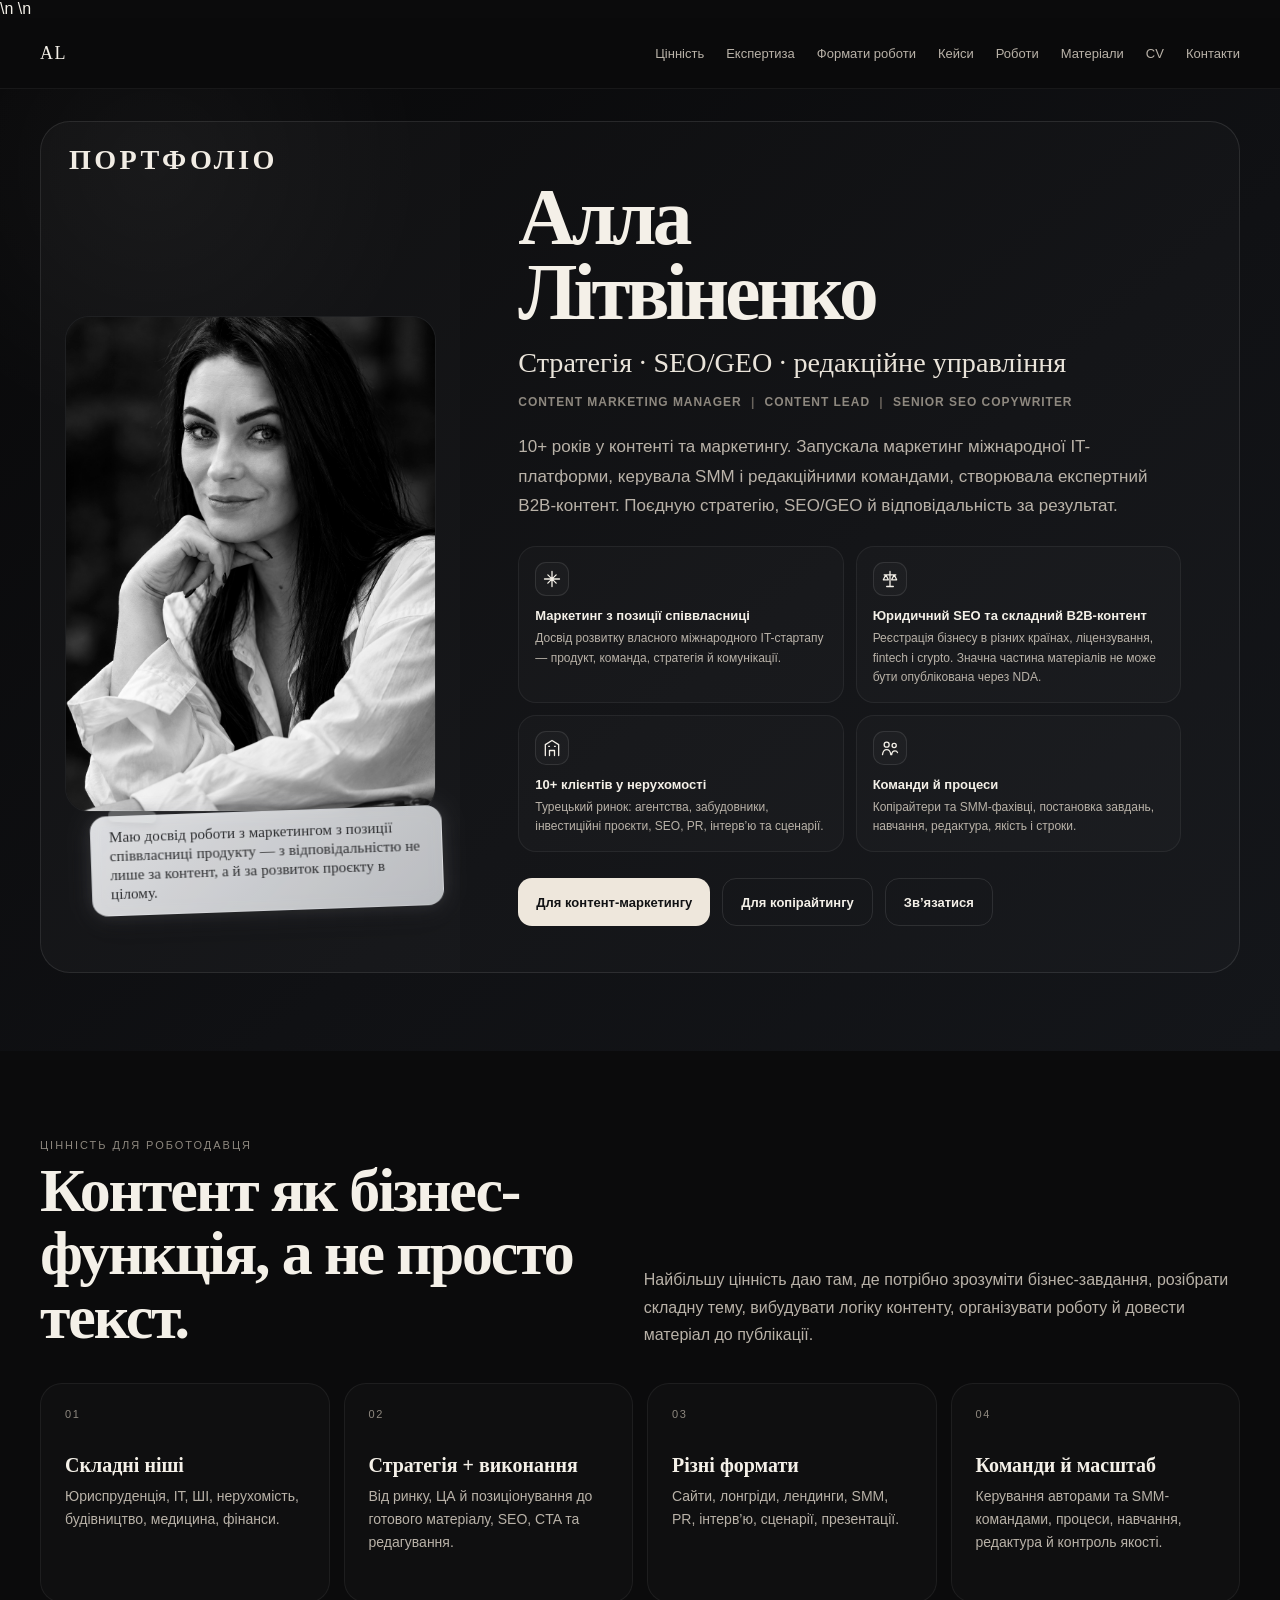
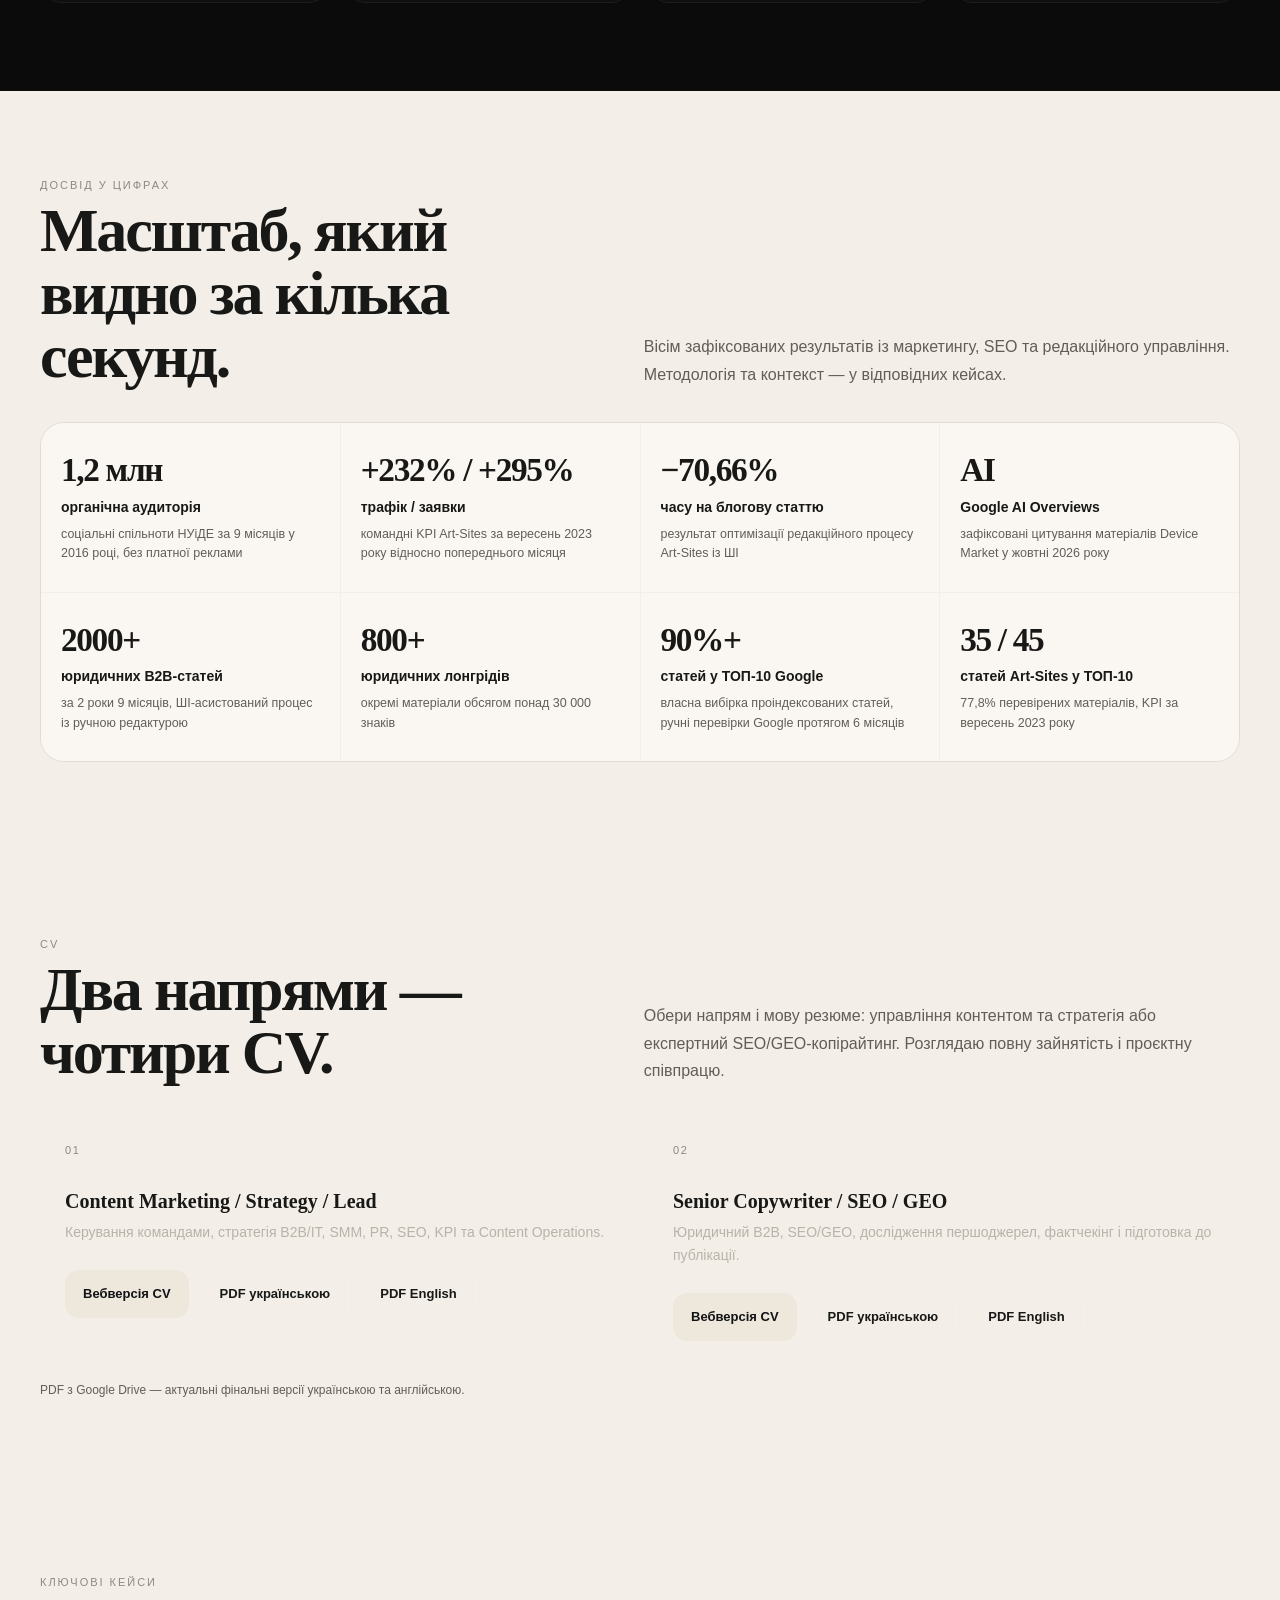
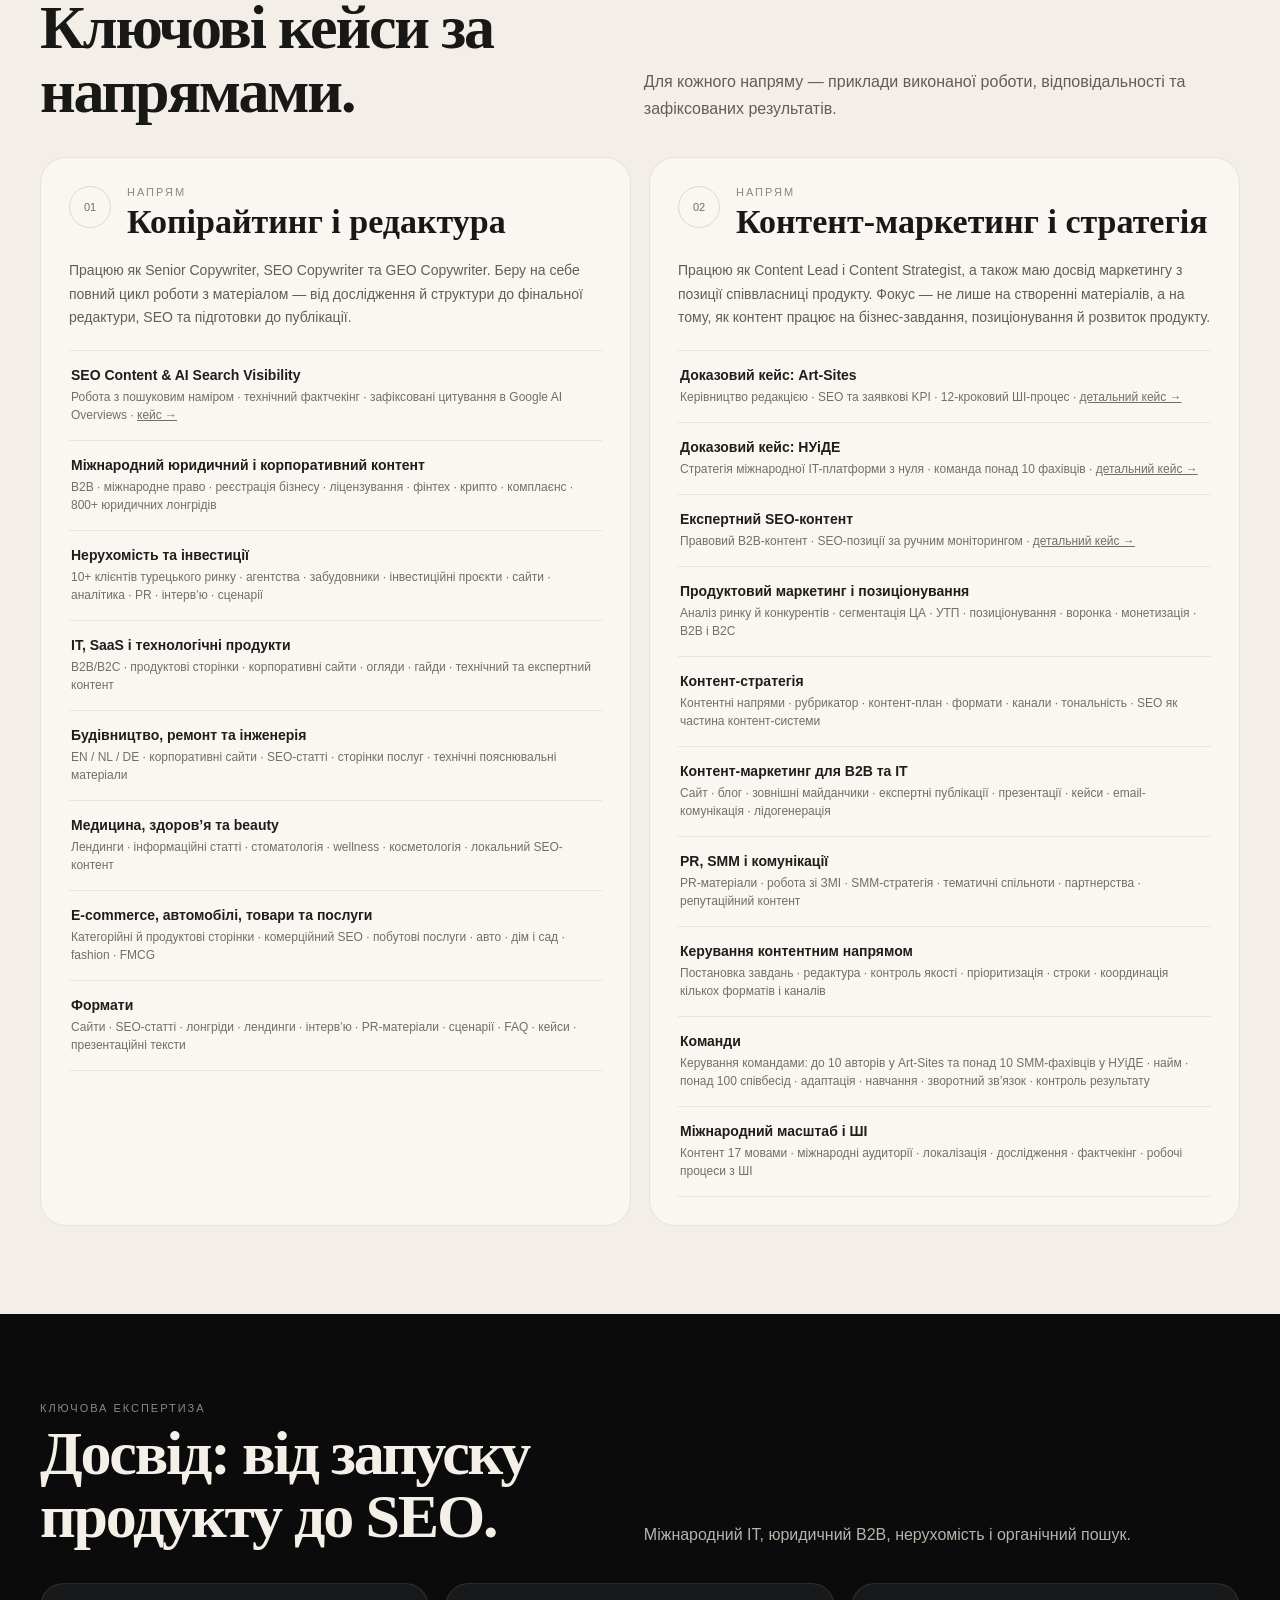
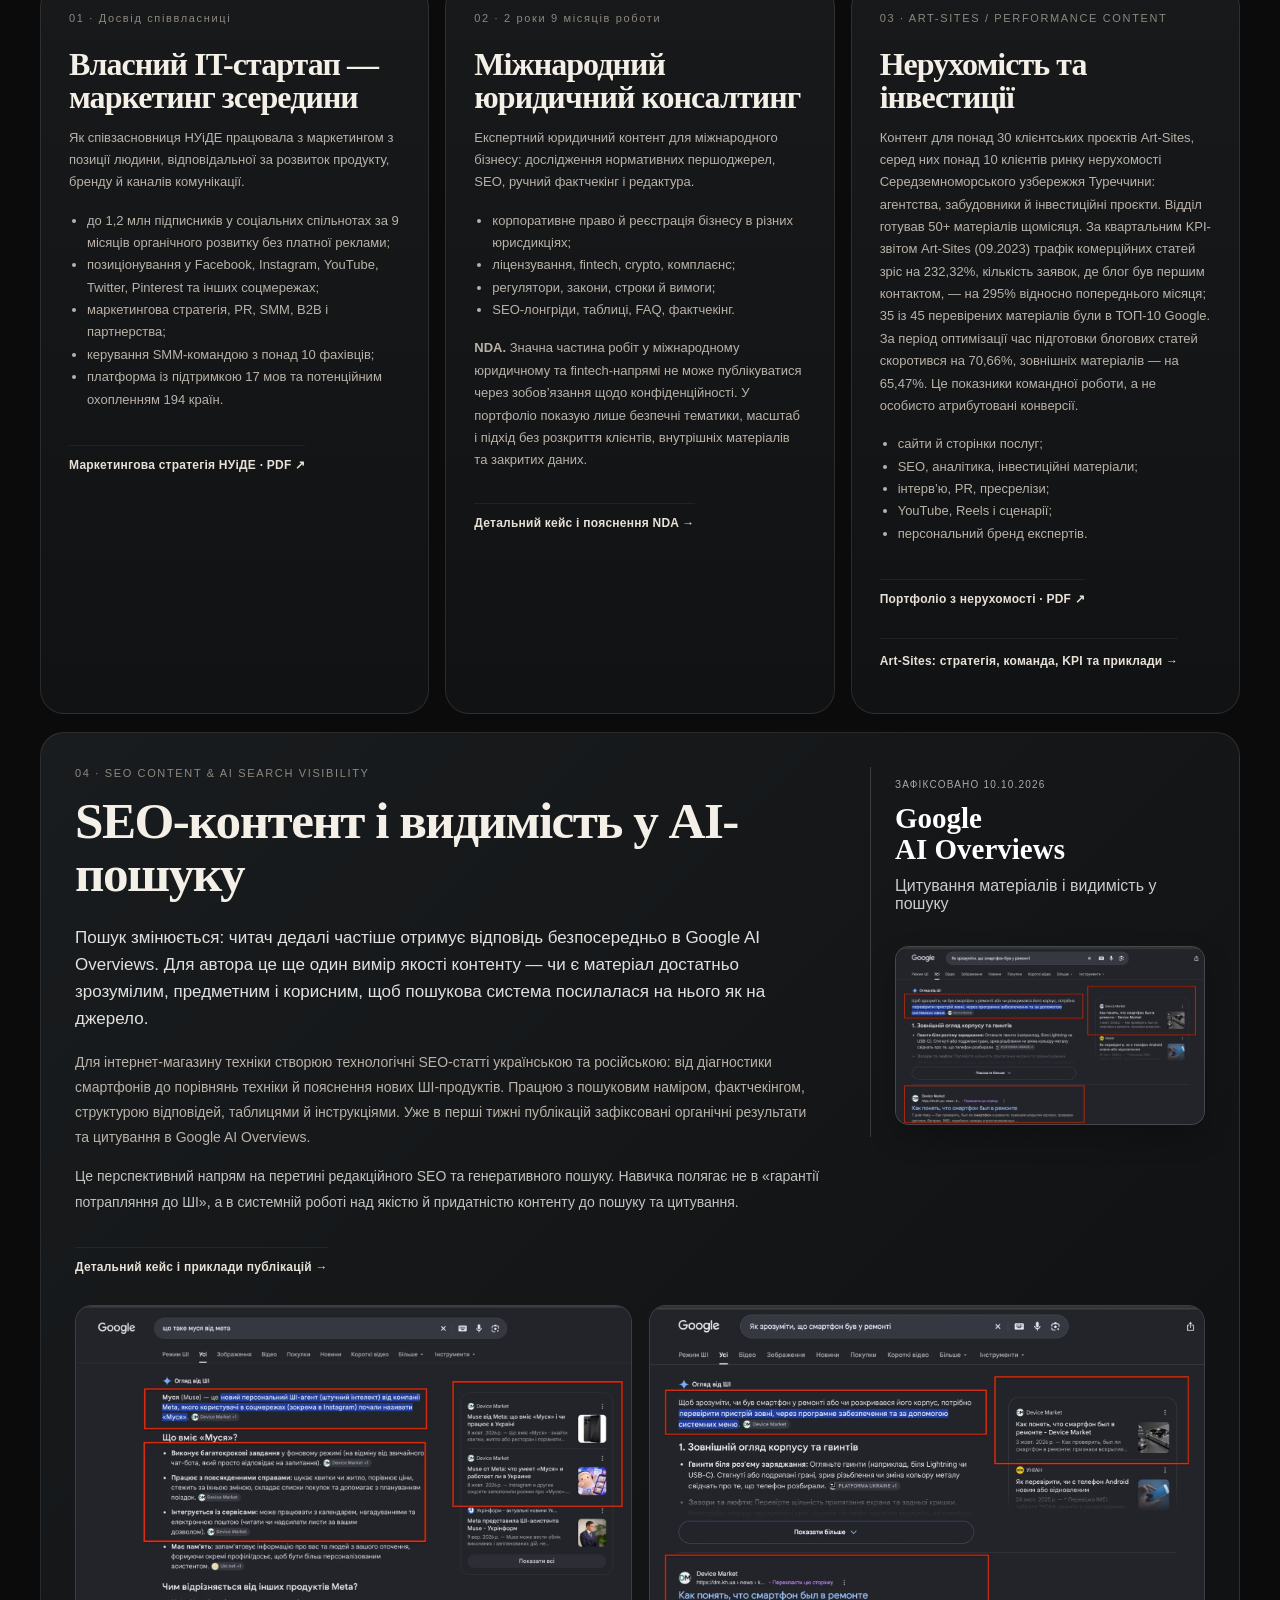
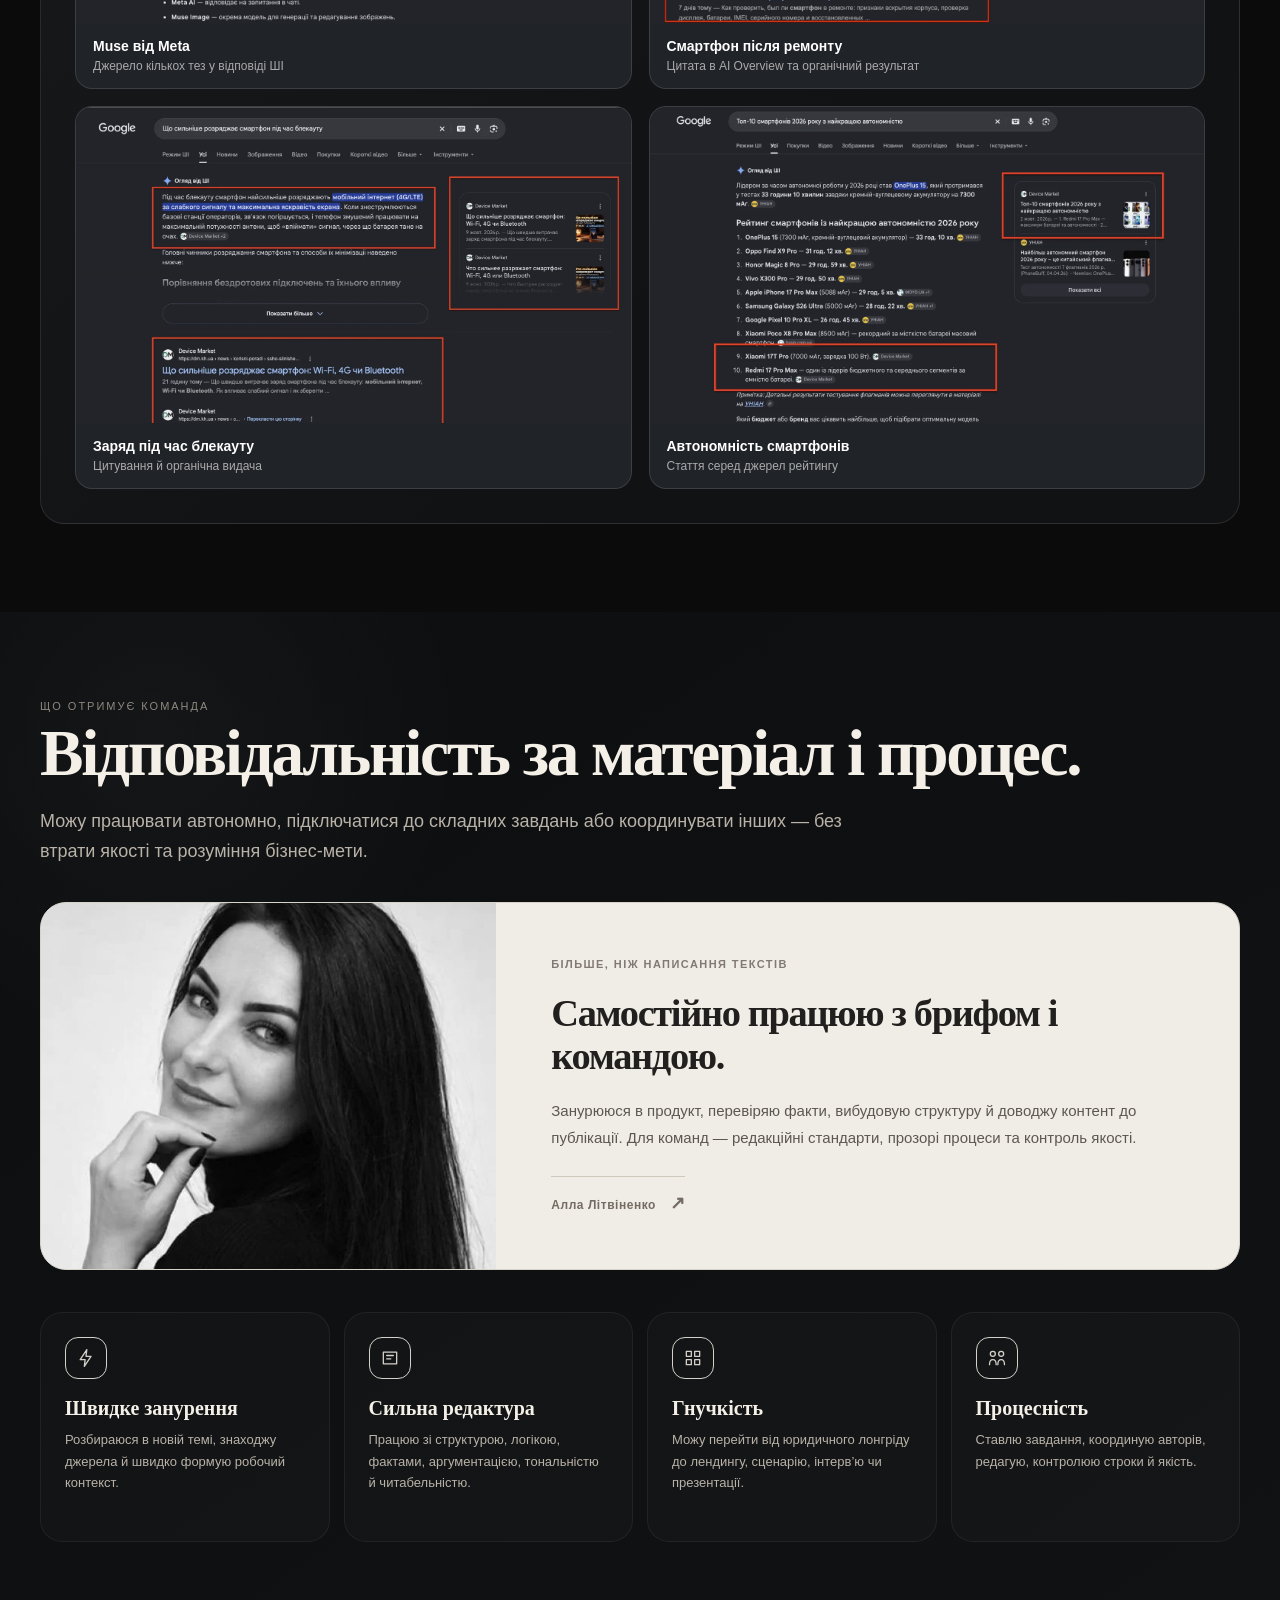
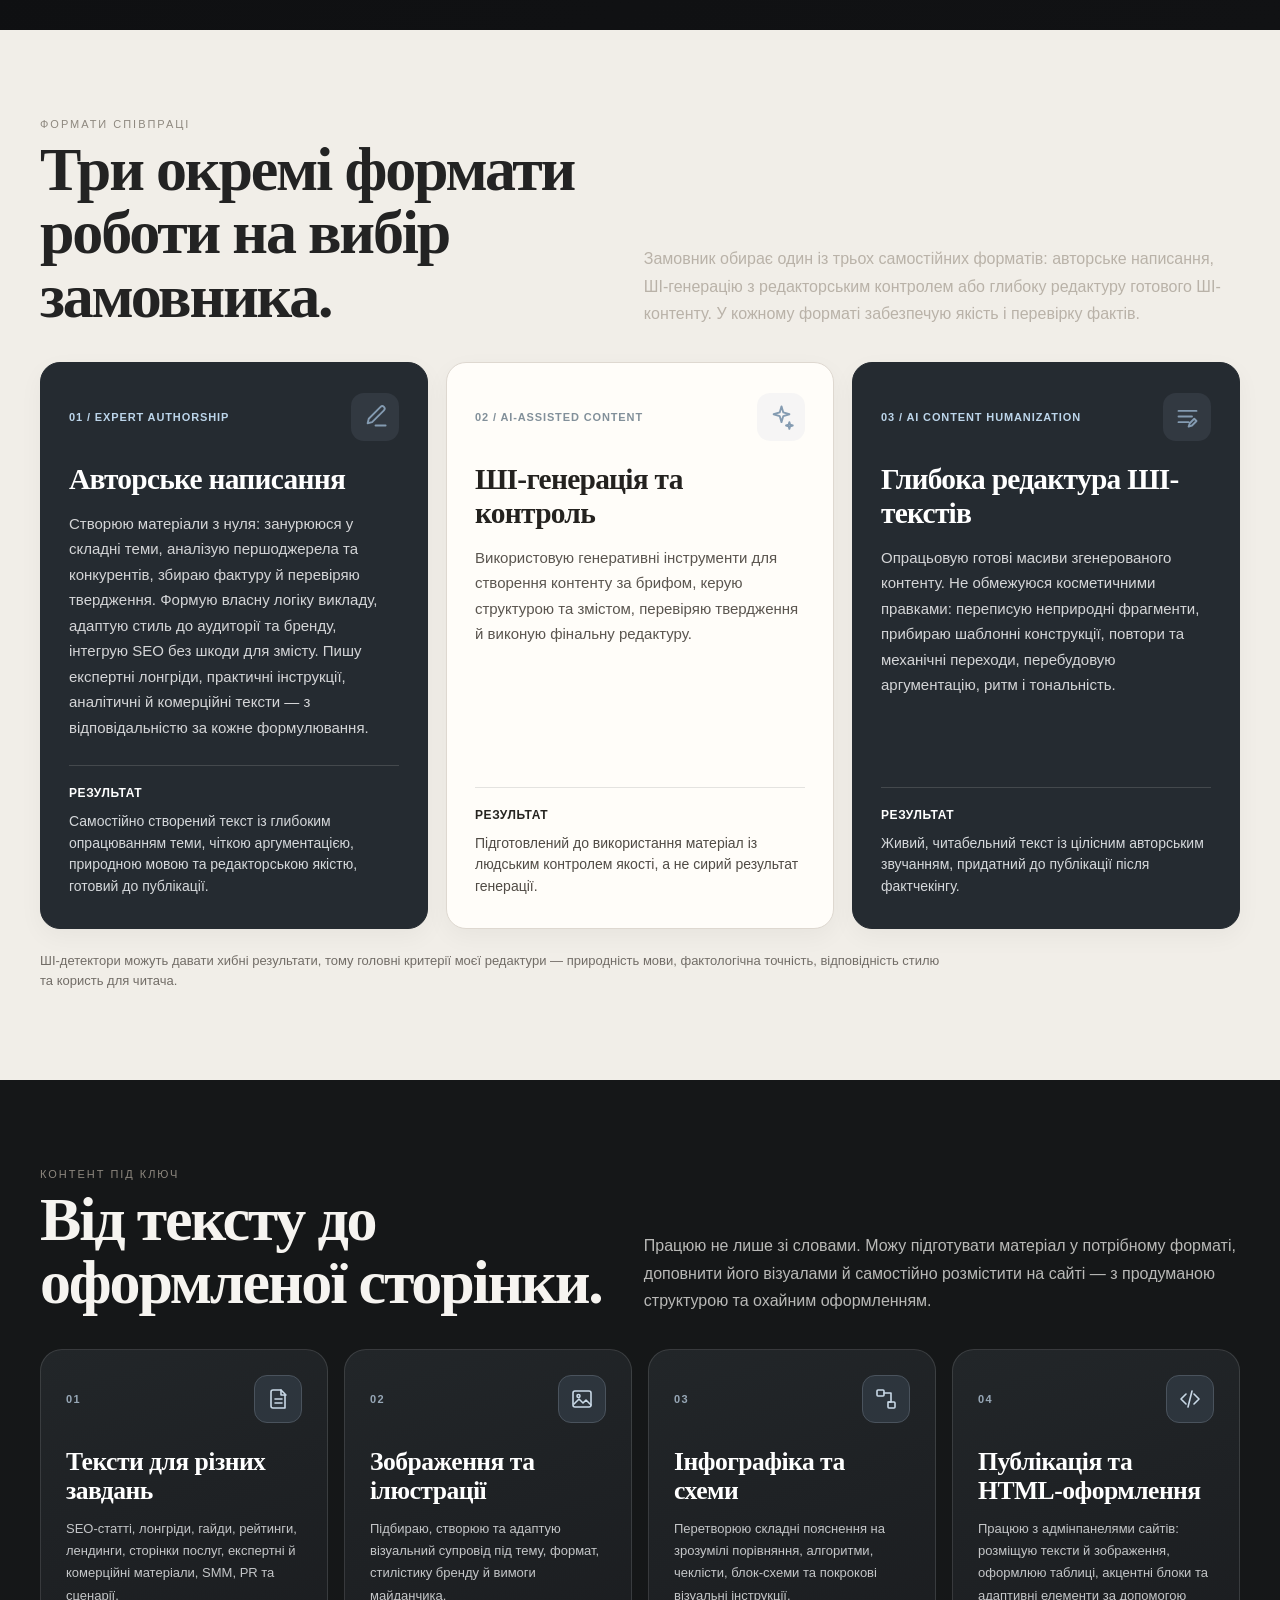
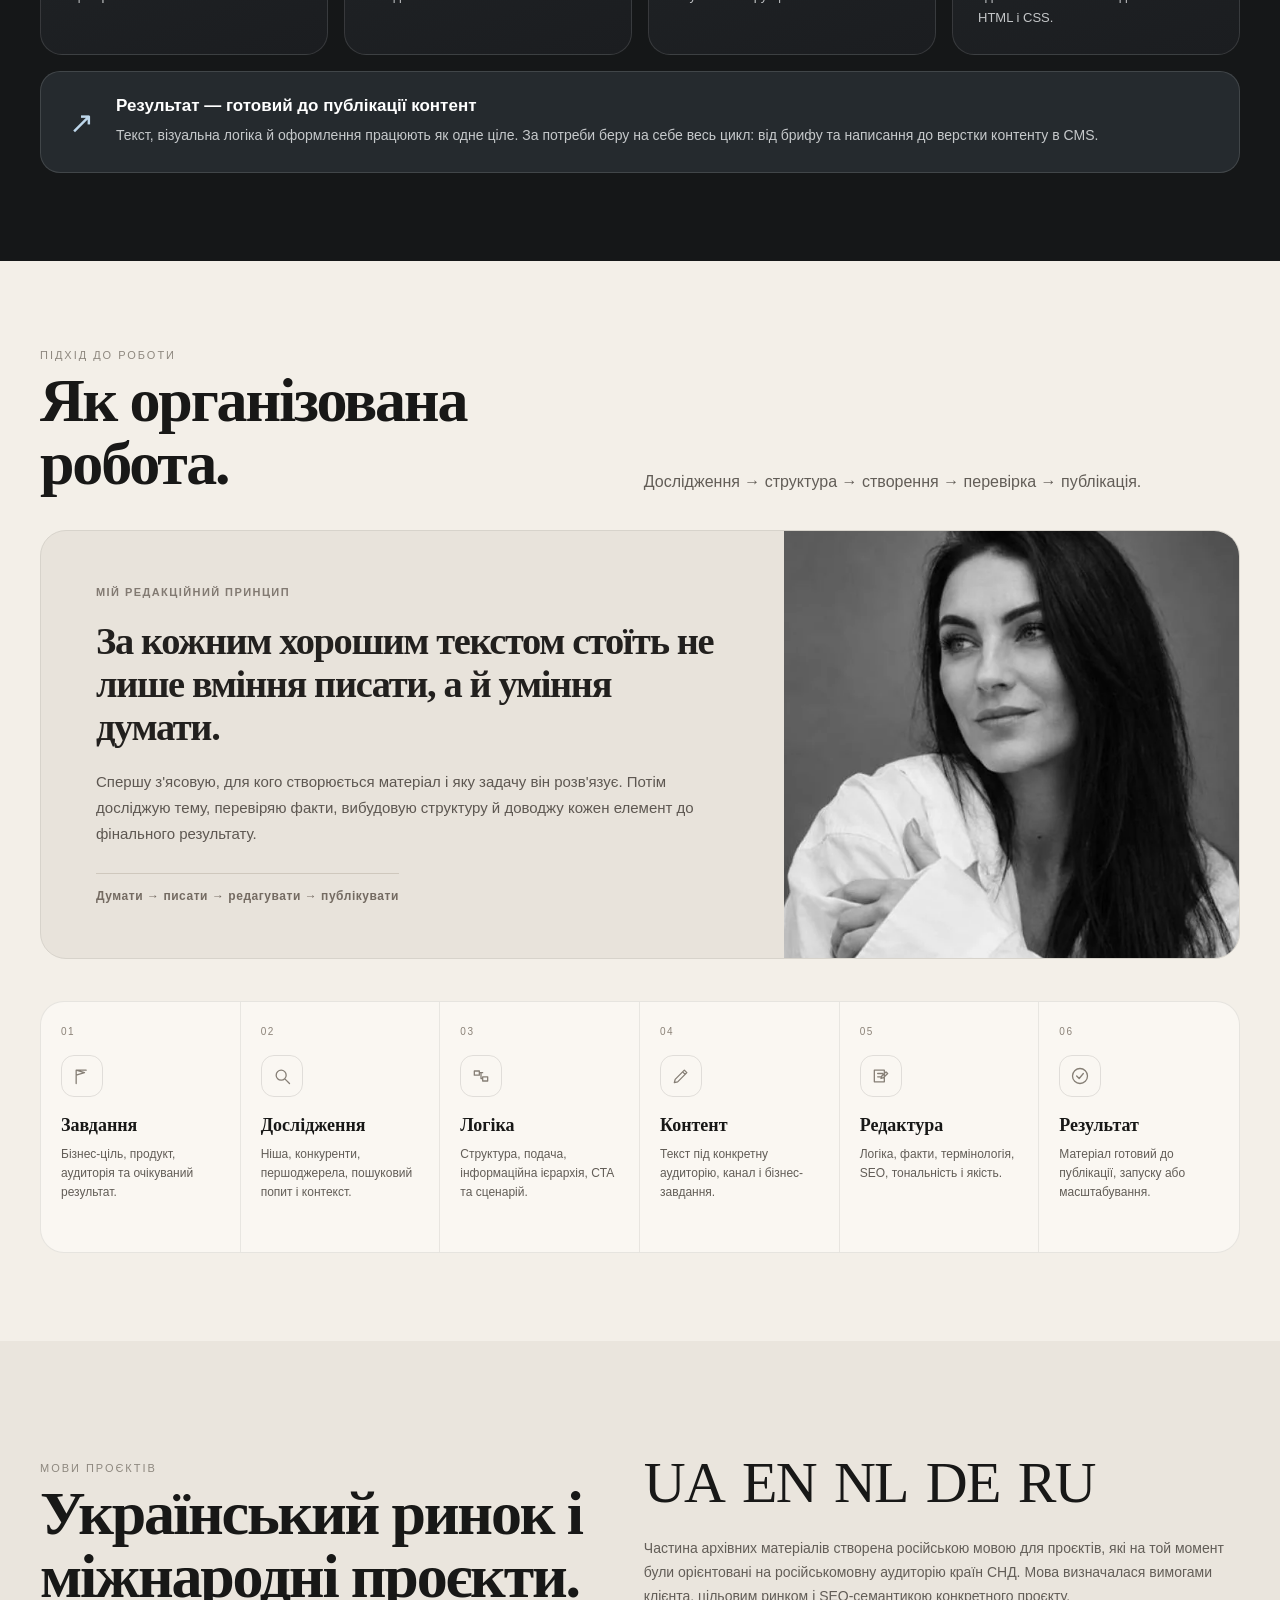
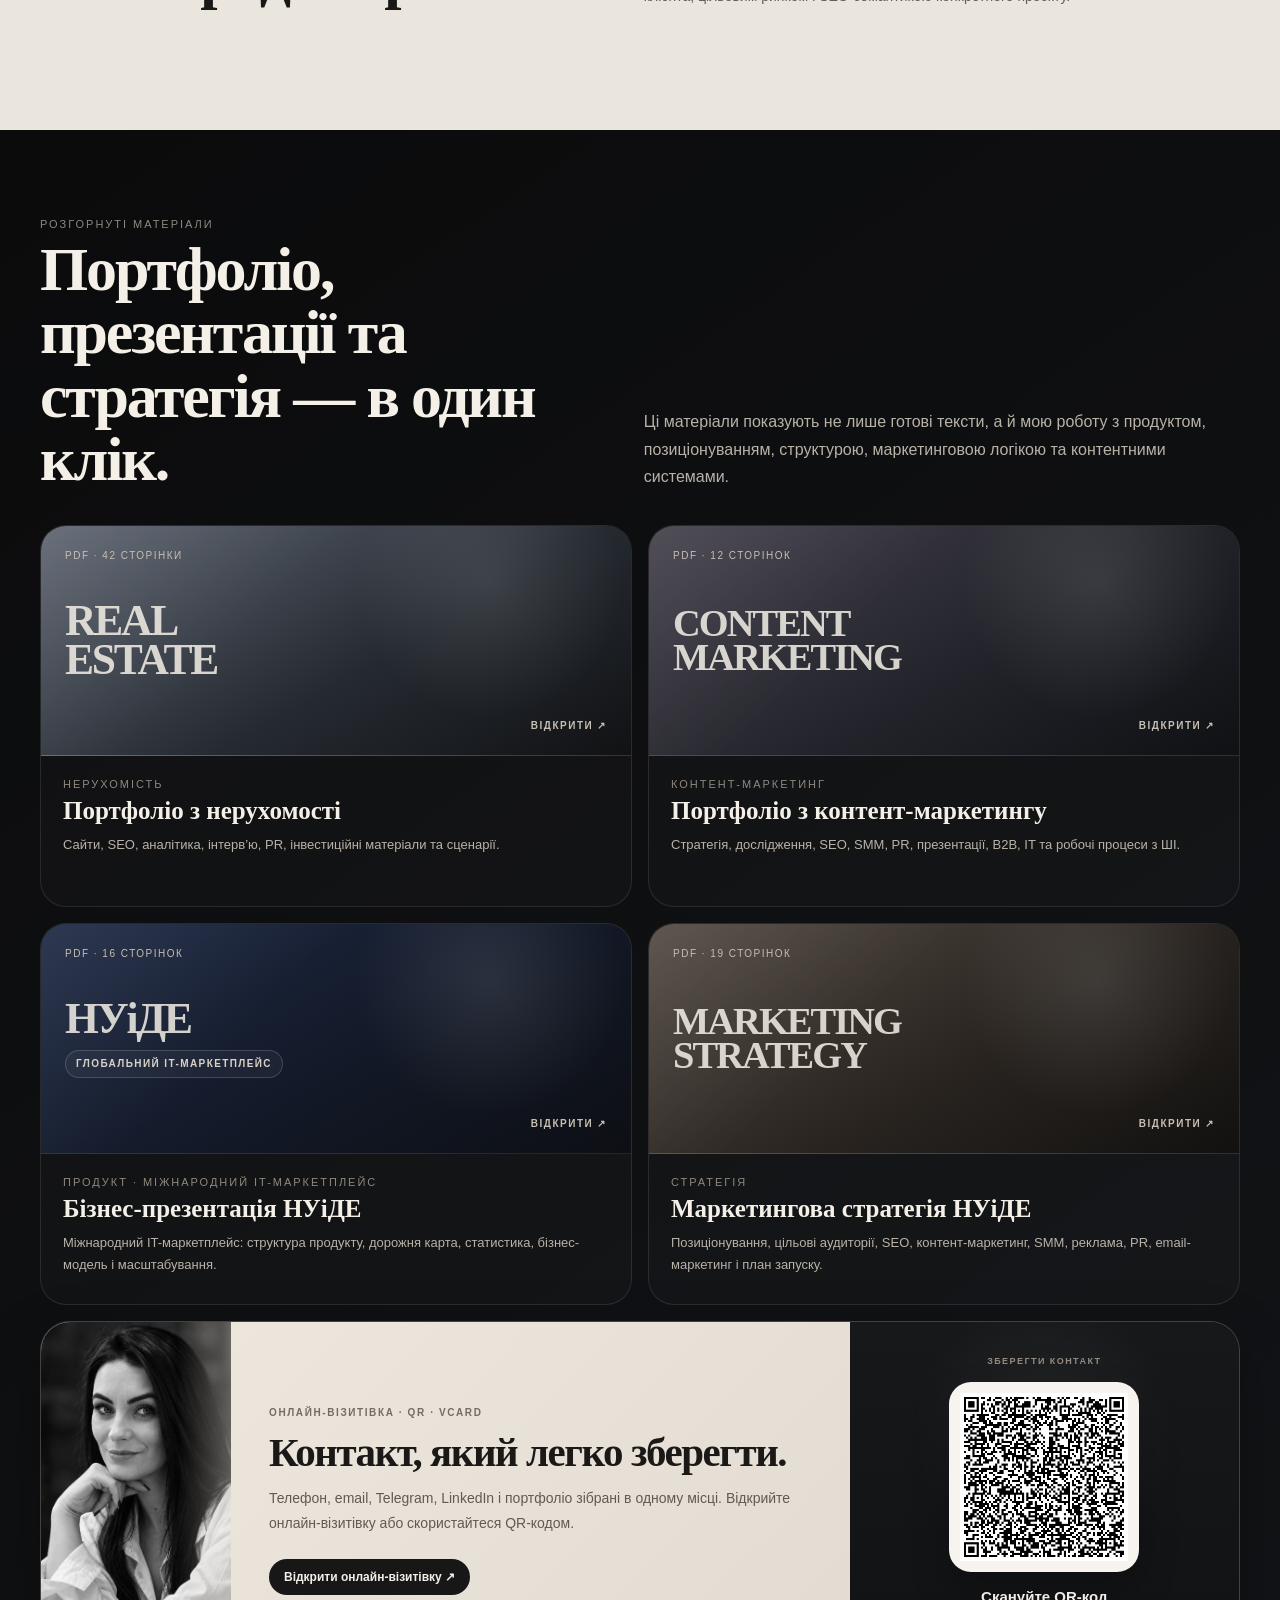
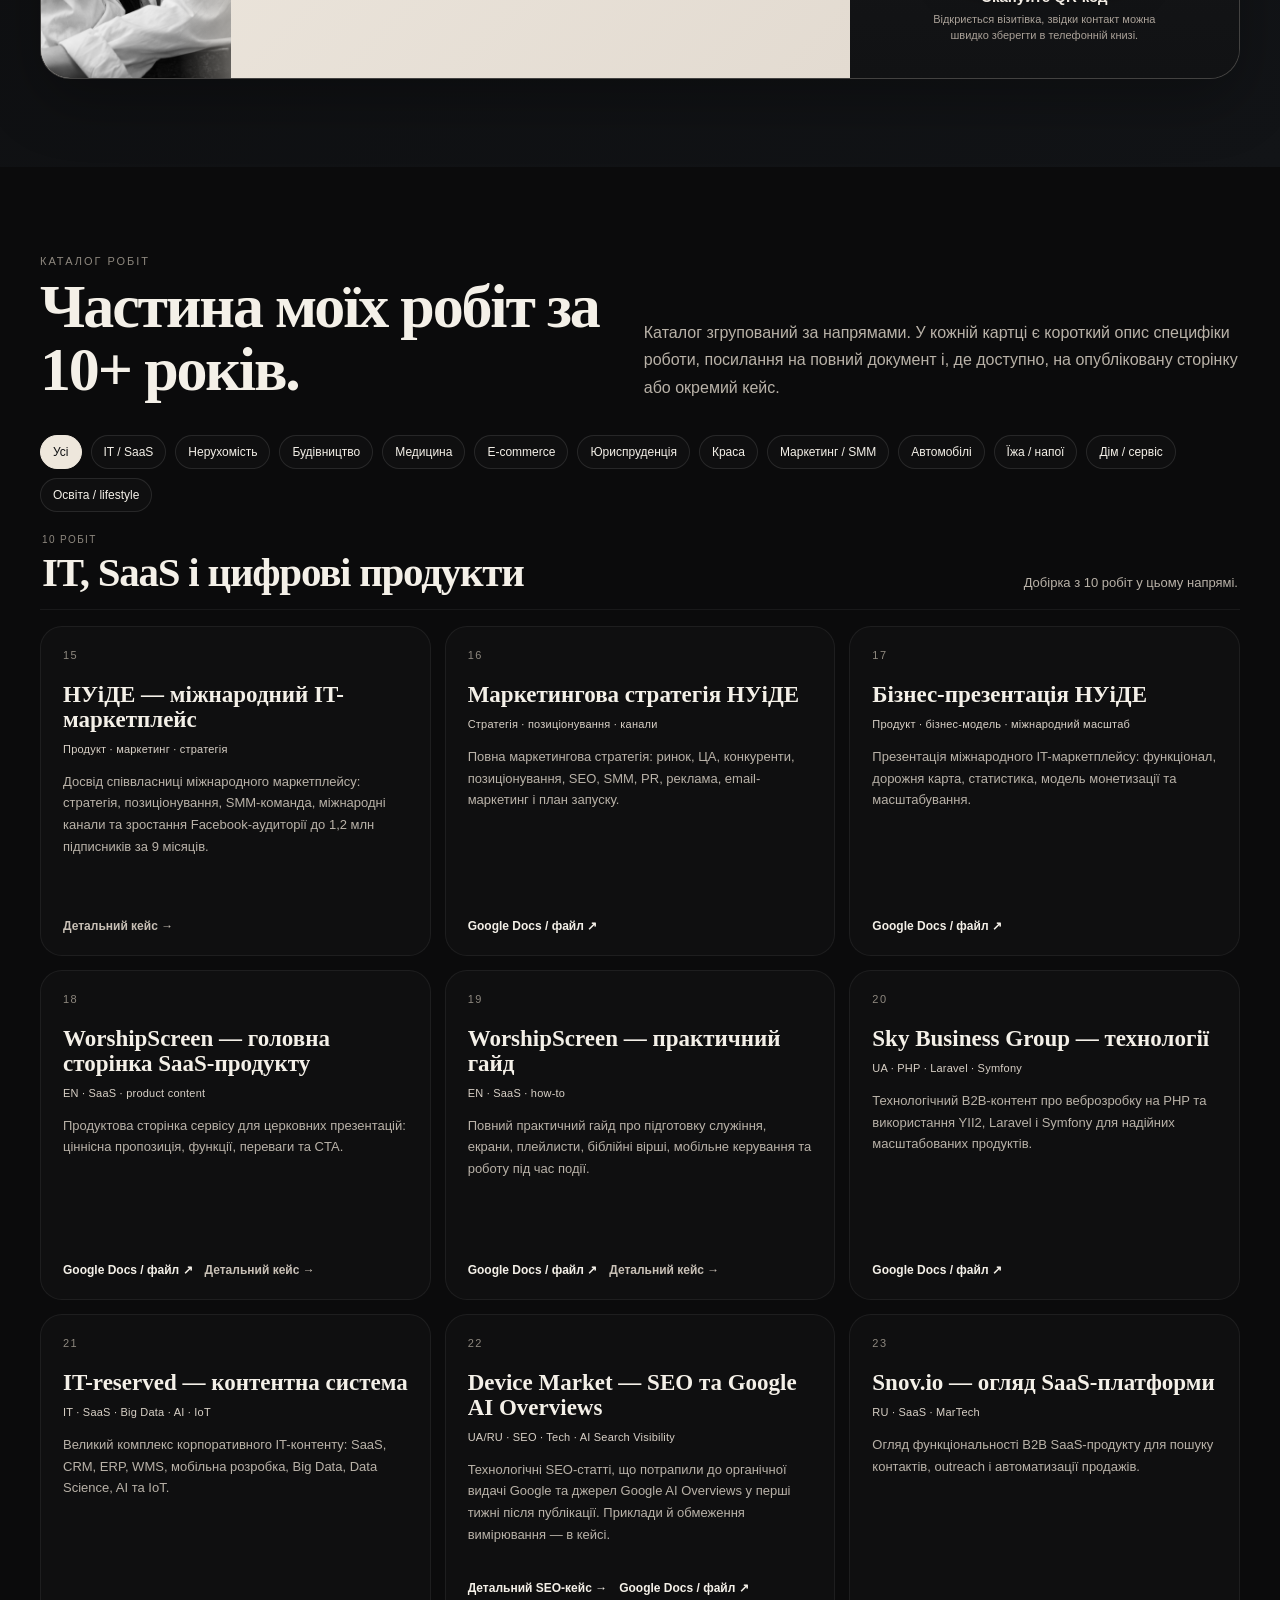
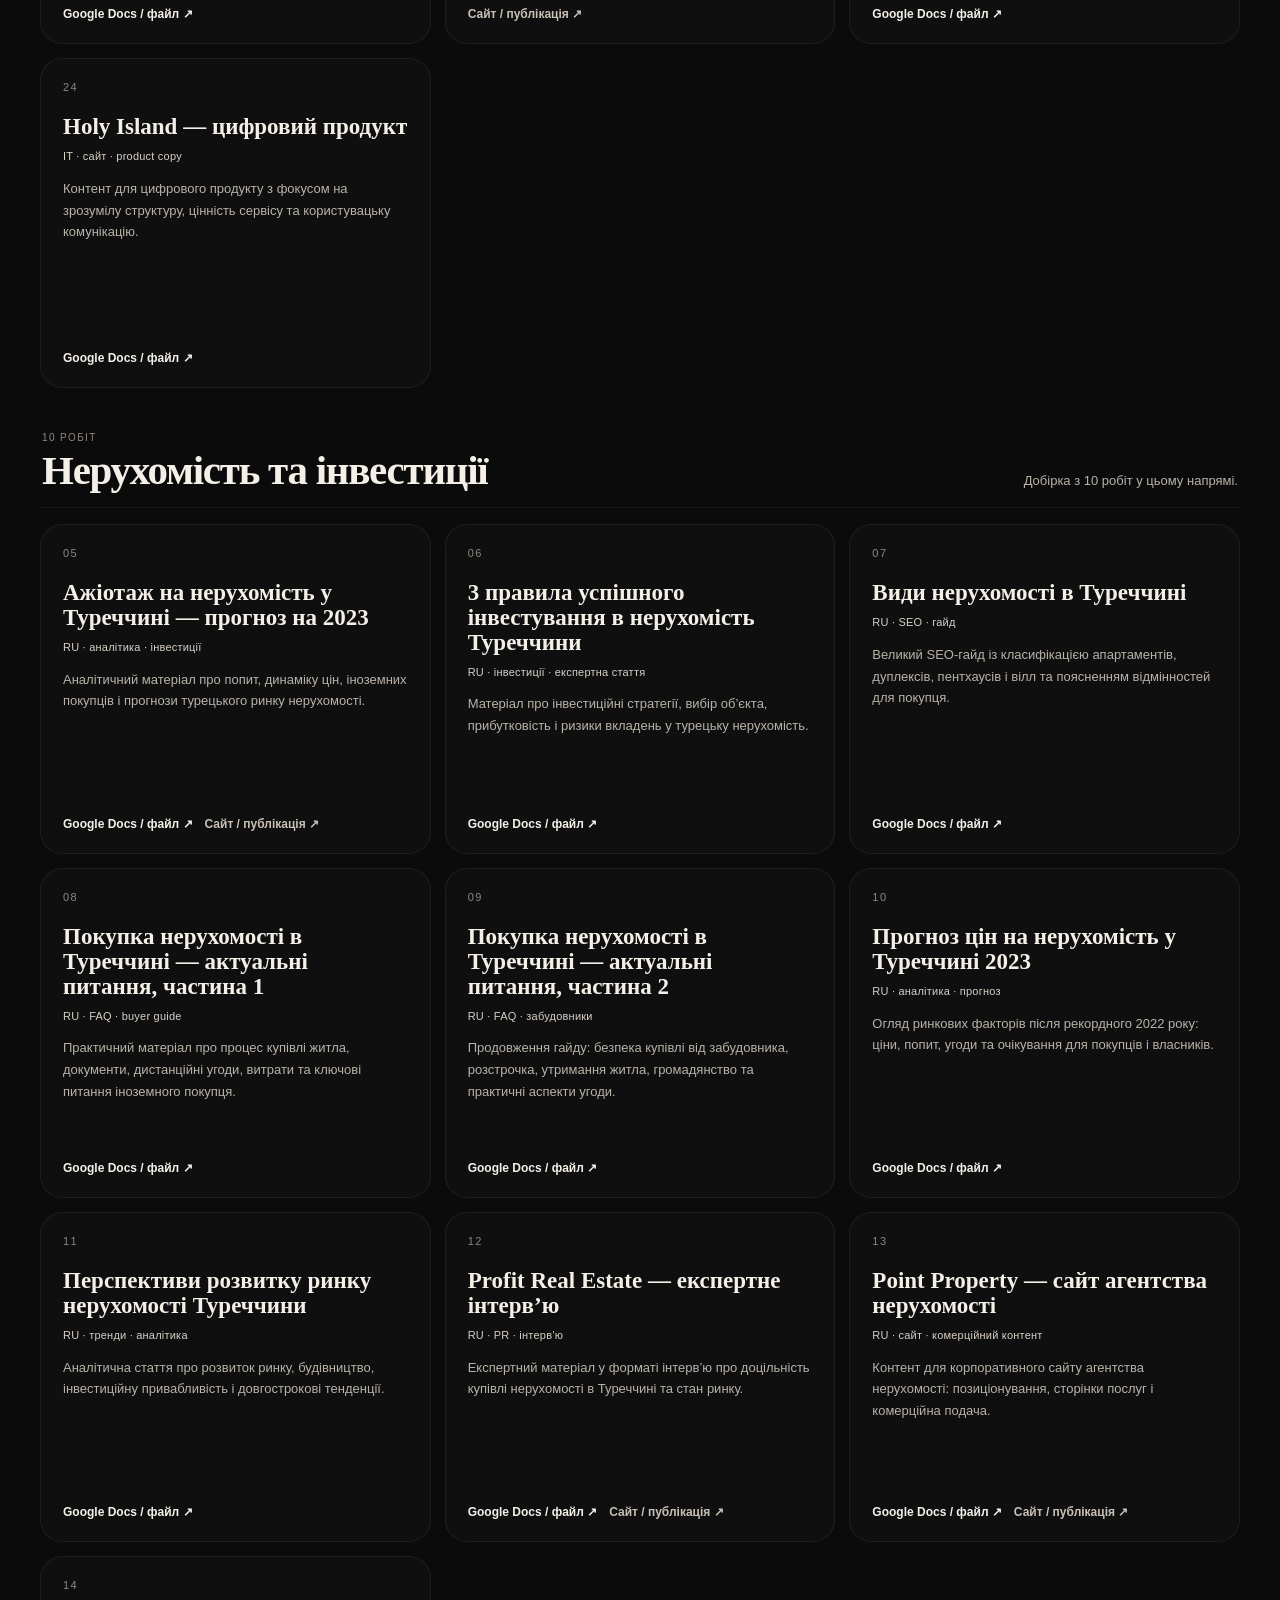
==== commit a518e5f0: "Deep editorial restructuring: prioritize CV and cases, remove repetition, unify career positioning" ====
--- a/index.html
+++ b/index.html
@@ -67,8 +67,8 @@
     <div class="hand-note">Маю досвід роботи з маркетингом з позиції співвласниці продукту — з відповідальністю не лише за контент, а й за розвиток проєкту в цілому.</div>
   </div>
 <div class="hero-copy"><h1>Алла<br>Літвіненко</h1>
-<div class="hero-role">Контент-стратегія · SEO/GEO · редакційне управління</div><div class="hero-roles-en">Content Marketing Manager <span>|</span> Content Lead <span>|</span> Senior SEO Copywriter</div><p style="font-size:14px;line-height:1.5;margin:14px 0 0;color:#364557;"><b>Відкрита до ролей:</b> Content Marketing Manager / Content Lead / Senior SEO Copywriter</p>
-<p class="hero-lead">10+ років у контенті, маркетингу та комунікаціях. Поєдную SEO/GEO-копірайтинг із досвідом контент-стратегії, управління редакцією та маркетингових комунікацій. Маю досвід запуску маркетингу міжнародного IT-стартапу, управління SMM та редакційними командами, експертного B2B-контенту і SEO-оптимізації.</p>
+<div class="hero-role">Стратегія · SEO/GEO · редакційне управління</div><div class="hero-roles-en">Content Marketing Manager <span>|</span> Content Lead <span>|</span> Senior SEO Copywriter</div>
+<p class="hero-lead">10+ років у контенті та маркетингу. Запускала маркетинг міжнародної IT-платформи, керувала SMM і редакційними командами, створювала експертний B2B-контент. Поєдную стратегію, SEO/GEO й відповідальність за результат.</p>
 <div class="hero-grid">
 <div class="hero-pill"><div class="mini-icon" aria-hidden="true"><svg viewBox="0 0 24 24"><path d="M12 3v18M3 12h18M7 7l10 10M17 7L7 17"/></svg></div><b>Маркетинг з позиції співвласниці</b><span>Досвід розвитку власного міжнародного IT-стартапу — продукт, команда, стратегія й комунікації.</span></div>
 <div class="hero-pill"><div class="mini-icon" aria-hidden="true"><svg viewBox="0 0 24 24"><path d="M12 3v18M5 7h14M7 7l-3 6h6L7 7Zm10 0-3 6h6l-3-6ZM8 21h8"/></svg></div><b>Юридичний SEO та складний B2B-контент</b><span>Реєстрація бізнесу в різних країнах, ліцензування, fintech і crypto. Значна частина матеріалів не може бути опублікована через NDA.</span></div>
@@ -96,80 +96,15 @@
 <div class="stat"><strong>35 / 45</strong><b>статей Art-Sites у ТОП-10</b><p>77,8% перевірених матеріалів, KPI за вересень 2023 року</p></div>
 </div></div></section>
 
-<section class="section" id="expertise"><div class="wrap"><div class="section-head"><div><div class="kicker">Ключова експертиза</div><h2>Чотири напрями моєї професійної експертизи.</h2></div><p class="section-copy">Вони найкраще пояснюють, чому я сильна не лише як авторка, а як людина, здатна працювати з бізнесом, продуктом і великими контентними системами.</p></div><div class="expertise-grid">
-
-<article class="expertise"><div class="num">01 · Досвід співвласниці</div><h3>Власний IT-стартап — маркетинг зсередини</h3><p>Як співзасновниця НУіДЕ працювала з маркетингом з позиції людини, відповідальної за розвиток продукту, бренду й каналів комунікації.</p><ul><li>до 1,2 млн підписників у соціальних спільнотах за 9 місяців органічного розвитку без платної реклами;</li><li>позиціонування у Facebook, Instagram, YouTube, Twitter, Pinterest та інших соцмережах;</li><li>маркетингова стратегія, PR, SMM, B2B і партнерства;</li><li>керування SMM-командою з понад 10 фахівців;</li><li>платформа із підтримкою 17 мов та потенційним охопленням 194 країн.</li></ul><a class="material-link" href="https://drive.google.com/file/d/17uWgbBW0mrVJhnQp7QZIqIMVDoiomizW/view?usp=drivesdk" target="_blank" rel="noopener">Маркетингова стратегія НУіДЕ · PDF ↗</a></article>
-<article class="expertise"><div class="num">02 · 2 роки 9 місяців роботи</div><h3>Міжнародний юридичний консалтинг</h3><p>Понад 2000 авторських юридичних статей за 2 роки 9 місяців, зокрема 800+ експертних лонгрідів. Підготовка матеріалів — із ручним фактчекінгом, редактурою та SEO.</p><ul><li>корпоративне право й реєстрація бізнесу в різних юрисдикціях;</li><li>ліцензування, fintech, crypto, комплаєнс;</li><li>регулятори, закони, строки й вимоги;</li><li>SEO-лонгріди, таблиці, FAQ, фактчекінг.</li></ul><p><strong>NDA.</strong> Значна частина робіт у міжнародному юридичному та fintech-напрямі не може публікуватися через зобов’язання щодо конфіденційності. У портфоліо показую лише безпечні тематики, масштаб і підхід без розкриття клієнтів, внутрішніх матеріалів та закритих даних.</p><a class="material-link" href="cases/international-legal-consulting.html">Детальний кейс і пояснення NDA →</a></article>
-<article class="expertise"><div class="num">03 · ART-SITES / PERFORMANCE CONTENT</div><h3>Нерухомість та інвестиції</h3><p>Контент для понад 30 клієнтських проєктів Art-Sites, серед них понад 10 клієнтів ринку нерухомості Середземноморського узбережжя Туреччини: агентства, забудовники й інвестиційні проєкти. Відділ готував 50+ матеріалів щомісяця. За квартальним KPI-звітом Art-Sites (09.2023) трафік комерційних статей зріс на 232,32%, кількість заявок, де блог був першим контактом, — на 295% відносно попереднього місяця; 35 із 45 перевірених матеріалів були в ТОП-10 Google. За період оптимізації час підготовки блогових статей скоротився на 70,66%, зовнішніх матеріалів — на 65,47%. Це показники командної роботи, а не особисто атрибутовані конверсії.</p><ul><li>сайти й сторінки послуг;</li><li>SEO, аналітика, інвестиційні матеріали;</li><li>інтерв’ю, PR, пресрелізи;</li><li>YouTube, Reels і сценарії;</li><li>персональний бренд експертів.</li></ul><a class="material-link" href="https://drive.google.com/file/d/1nqS6LbRp1g8h3Qo3rFGEyJaGh8sJIvqc/view?usp=drivesdk" target="_blank" rel="noopener">Портфоліо з нерухомості · PDF ↗</a><p><a class="material-link" href="cases/art-sites-content-marketing.html">Art-Sites: стратегія, команда, KPI та приклади →</a></p></article>
-</div><article class="expertise seo-feature"><div class="seo-feature-top"><div><div class="num">04 · SEO CONTENT &amp; AI SEARCH VISIBILITY</div><h3>SEO-контент і видимість у AI-пошуку</h3><p class="seo-lead">Пошук змінюється: читач дедалі частіше отримує відповідь безпосередньо в Google AI Overviews. Для автора це ще один вимір якості контенту — чи є матеріал достатньо зрозумілим, предметним і корисним, щоб пошукова система посилалася на нього як на джерело.</p><p>Для інтернет-магазину техніки створюю технологічні SEO-статті українською та російською: від діагностики смартфонів до порівнянь техніки й пояснення нових ШІ-продуктів. Працюю з пошуковим наміром, фактчекінгом, структурою відповідей, таблицями й інструкціями. Уже в перші тижні публікацій зафіксовані органічні результати та цитування в Google AI Overviews.</p><p class="seo-proof-note">Це перспективний напрям на перетині редакційного SEO та генеративного пошуку. Навичка полягає не в «гарантії потрапляння до ШІ», а в системній роботі над якістю й придатністю контенту до пошуку та цитування.</p><a class="material-link" href="cases/device-market-seo.html">Детальний кейс і приклади публікацій →</a></div><div class="seo-feature-aside"><span class="seo-mini-label">ЗАФІКСОВАНО 10.10.2026</span><strong>Google<br>AI Overviews</strong><span>Цитування матеріалів і видимість у пошуку</span><a class="seo-hero-image" href="assets/seo-proof/repair.webp" target="_blank" rel="noopener" aria-label="Відкрити скриншот цитування Google AI Overviews"><img src="assets/seo-proof/repair.webp" alt="Google AI Overviews: джерело про перевірку смартфона після ремонту" loading="lazy"></a></div></div><div class="seo-proof-gallery" aria-label="Приклади появ у Google AI Overviews"><figure class="seo-proof"><a href="assets/seo-proof/muse.webp" target="_blank" rel="noopener" aria-label="Відкрити скриншот: Muse від Meta"><img src="assets/seo-proof/muse.webp" loading="lazy" alt="Скриншот Google: Muse від Meta" onerror="this.closest('figure').hidden=true"></a><figcaption><strong>Muse від Meta</strong><span>Джерело кількох тез у відповіді ШІ</span></figcaption></figure><figure class="seo-proof"><a href="assets/seo-proof/repair.webp" target="_blank" rel="noopener" aria-label="Відкрити скриншот: Смартфон після ремонту"><img src="assets/seo-proof/repair.webp" loading="lazy" alt="Скриншот Google: Смартфон після ремонту" onerror="this.closest('figure').hidden=true"></a><figcaption><strong>Смартфон після ремонту</strong><span>Цитата в AI Overview та органічний результат</span></figcaption></figure><figure class="seo-proof"><a href="assets/seo-proof/blackout.webp" target="_blank" rel="noopener" aria-label="Відкрити скриншот: Заряд під час блекауту"><img src="assets/seo-proof/blackout.webp" loading="lazy" alt="Скриншот Google: Заряд під час блекауту" onerror="this.closest('figure').hidden=true"></a><figcaption><strong>Заряд під час блекауту</strong><span>Цитування й органічна видача</span></figcaption></figure><figure class="seo-proof"><a href="assets/seo-proof/battery.webp" target="_blank" rel="noopener" aria-label="Відкрити скриншот: Автономність смартфонів"><img src="assets/seo-proof/battery.webp" loading="lazy" alt="Скриншот Google: Автономність смартфонів" onerror="this.closest('figure').hidden=true"></a><figcaption><strong>Автономність смартфонів</strong><span>Стаття серед джерел рейтингу</span></figcaption></figure></div></article></div></section>
-
-<section class="section visual-section" id="benefits"><div class="wrap">
-<div class="section-head"><div><div class="kicker">Що отримує команда</div><h2>Не просто авторку, а фахівчиню, яка бере відповідальність за результат.</h2></div><p class="section-copy">Можу працювати автономно, підключатися до складних завдань або координувати інших — без втрати якості та розуміння бізнес-мети.</p></div>
-<div class="editorial-portrait-feature editorial-portrait-feature--benefits">
-  <div class="editorial-portrait-image"><img src="assets/editorial-portrait-black.webp" alt="Алла Літвіненко — авторка, редакторка та контент-стратегиня" loading="lazy" decoding="async"></div>
-  <div class="editorial-portrait-copy">
-    <span class="editorial-portrait-eyebrow">Більше, ніж написання текстів</span>
-    <h3>Самостійність, досвід і відповідальність за результат.</h3>
-    <p>Можу не просто виконати бриф, а розібратися в продукті, поставити правильні запитання, знайти сильну подачу й довести матеріал до публікації. Поєдную авторську роботу з редакторським мисленням і розумінням бізнес-цілей.</p>
-    <span class="editorial-portrait-signature">Алла Літвіненко <i aria-hidden="true">↗</i></span>
-  </div>
-</div>
-<div class="benefit-grid">
-<article><div class="line-icon"><svg viewBox="0 0 24 24"><path d="m13 2-8 12h6l-1 8 8-12h-6z"/></svg></div><h3>Швидке занурення</h3><p>Розбираюся в новій темі, знаходжу джерела й швидко формую робочий контекст.</p></article>
-<article><div class="line-icon"><svg viewBox="0 0 24 24"><path d="M4 5h16v14H4zM8 9h8M8 13h5"/></svg></div><h3>Сильна редактура</h3><p>Працюю зі структурою, логікою, фактами, аргументацією, тональністю й читабельністю.</p></article>
-<article><div class="line-icon"><svg viewBox="0 0 24 24"><path d="M4 4h6v6H4zM14 4h6v6h-6zM4 14h6v6H4zM14 14h6v6h-6z"/></svg></div><h3>Гнучкість</h3><p>Можу перейти від юридичного лонгріду до лендингу, сценарію, інтерв’ю чи презентації.</p></article>
-<article><div class="line-icon"><svg viewBox="0 0 24 24"><circle cx="7" cy="7" r="3"/><circle cx="17" cy="7" r="3"/><path d="M3 20c0-4 2-6 4-6s4 2 4 6M13 20c0-4 2-6 4-6s4 2 4 6"/></svg></div><h3>Процесність</h3><p>Ставлю завдання, координую авторів, редагую, контролюю строки й якість.</p></article>
-</div></div></section>
-
-<section class="section content-modes-section" id="content-modes" style="background:#f1eee8;color:#232323;"><div class="wrap">
-<div class="section-head"><div><div class="kicker">Формати співпраці</div><h2>Три окремі формати роботи на вибір замовника.</h2></div><p class="section-copy">Замовник обирає один із трьох самостійних форматів: авторське написання, ШІ-генерацію з редакторським контролем або глибоку редактуру готового ШІ-контенту. У кожному форматі забезпечую якість і перевірку фактів.</p></div>
-<div class="content-modes-grid" style="display:grid;grid-template-columns:repeat(auto-fit,minmax(min(100%,285px),1fr));gap:18px;align-items:stretch;">
-<article class="content-mode-card content-mode-featured content-mode-author" style="display:flex;flex-direction:column;min-width:0;border-radius:20px;padding:30px 28px;background:#252b31;border:1px solid #252b31;color:#fff;box-shadow:0 8px 24px rgba(20,18,14,.045);"><div class="content-mode-top" style="display:flex;align-items:center;justify-content:space-between;gap:10px;font-size:11px;letter-spacing:.08em;color:#82909a;font-weight:700;"><span>01 / EXPERT AUTHORSHIP</span><span class="content-mode-symbol" aria-hidden="true" style="display:grid;place-items:center;flex-shrink:0;width:48px;height:48px;border-radius:13px;background:#a4b4c81a;color:#849bb1;"><svg viewBox="0 0 24 24" aria-hidden="true" fill="none" stroke="currentColor" stroke-width="1.65" stroke-linecap="round" stroke-linejoin="round"><path d="M12 20h9M16.5 3.5a2.12 2.12 0 0 1 3 3L9 17l-4 1 1-4Z"/></svg></span></div><h3 style="margin:22px 0 14px;font-size:clamp(23px,2.3vw,32px);line-height:1.15;">Авторське написання</h3><p style="margin:0 0 25px;line-height:1.7;font-size:15px;">Створюю матеріали з нуля: занурююся у складні теми, аналізую першоджерела та конкурентів, збираю фактуру й перевіряю твердження. Формую власну логіку викладу, адаптую стиль до аудиторії та бренду, інтегрую SEO без шкоди для змісту. Пишу експертні лонгріди, практичні інструкції, аналітичні й комерційні тексти — з відповідальністю за кожне формулювання.</p><div class="content-mode-result" style="margin-top:auto;padding-top:18px;border-top:1px solid #9994;display:grid;gap:8px;line-height:1.55;"><b style="display:block;letter-spacing:.05em;font-size:12px;text-transform:uppercase;">Результат</b><span style="display:block;font-size:14px;">Самостійно створений текст із глибоким опрацюванням теми, чіткою аргументацією, природною мовою та редакторською якістю, готовий до публікації.</span></div></article>
-<article class="content-mode-card" style="display:flex;flex-direction:column;min-width:0;border-radius:20px;padding:30px 28px;background:#fffdf9;border:1px solid #ded8d0;color:#24221f;box-shadow:0 8px 24px rgba(20,18,14,.045);"><div class="content-mode-top" style="display:flex;align-items:center;justify-content:space-between;gap:10px;font-size:11px;letter-spacing:.08em;color:#82909a;font-weight:700;"><span>02 / AI-ASSISTED CONTENT</span><span class="content-mode-symbol" aria-hidden="true" style="display:grid;place-items:center;flex-shrink:0;width:48px;height:48px;border-radius:13px;background:#a4b4c81a;color:#849bb1;"><svg viewBox="0 0 24 24" aria-hidden="true" fill="none" stroke="currentColor" stroke-width="1.65" stroke-linecap="round" stroke-linejoin="round"><path d="m12 3 1.6 5.4L19 10l-5.4 1.6L12 17l-1.6-5.4L5 10l5.4-1.6L12 3ZM19 17l.7 2.3L22 20l-2.3.7L19 23l-.7-2.3L16 20l2.3-.7L19 17Z"/></svg></span></div><h3 style="margin:22px 0 14px;font-size:clamp(23px,2.3vw,32px);line-height:1.15;">ШІ-генерація та контроль</h3><p style="margin:0 0 25px;line-height:1.7;font-size:15px;">Використовую генеративні інструменти для створення контенту за брифом, керую структурою та змістом, перевіряю твердження й виконую фінальну редактуру.</p><div class="content-mode-result" style="margin-top:auto;padding-top:18px;border-top:1px solid #9994;display:grid;gap:8px;line-height:1.55;"><b style="display:block;letter-spacing:.05em;font-size:12px;text-transform:uppercase;">Результат</b><span style="display:block;font-size:14px;">Підготовлений до використання матеріал із людським контролем якості, а не сирий результат генерації.</span></div></article>
-<article class="content-mode-card content-mode-featured" style="display:flex;flex-direction:column;min-width:0;border-radius:20px;padding:30px 28px;background:#252b31;border:1px solid #252b31;color:#fff;box-shadow:0 8px 24px rgba(20,18,14,.045);"><div class="content-mode-top" style="display:flex;align-items:center;justify-content:space-between;gap:10px;font-size:11px;letter-spacing:.08em;color:#82909a;font-weight:700;"><span>03 / AI CONTENT HUMANIZATION</span><span class="content-mode-symbol" aria-hidden="true" style="display:grid;place-items:center;flex-shrink:0;width:48px;height:48px;border-radius:13px;background:#a4b4c81a;color:#849bb1;"><svg viewBox="0 0 24 24" aria-hidden="true" fill="none" stroke="currentColor" stroke-width="1.65" stroke-linecap="round" stroke-linejoin="round"><path d="M4 7h16M4 12h12M4 17h9M18 14l2 2-4 4-3 1 1-3 4-4Z"/></svg></span></div><h3 style="margin:22px 0 14px;font-size:clamp(23px,2.3vw,32px);line-height:1.15;">Глибока редактура ШІ-текстів</h3><p style="margin:0 0 25px;line-height:1.7;font-size:15px;">Опрацьовую готові масиви згенерованого контенту. Не обмежуюся косметичними правками: переписую неприродні фрагменти, прибираю шаблонні конструкції, повтори та механічні переходи, перебудовую аргументацію, ритм і тональність.</p><div class="content-mode-result" style="margin-top:auto;padding-top:18px;border-top:1px solid #9994;display:grid;gap:8px;line-height:1.55;"><b style="display:block;letter-spacing:.05em;font-size:12px;text-transform:uppercase;">Результат</b><span style="display:block;font-size:14px;">Живий, читабельний текст із цілісним авторським звучанням, придатний до публікації після фактчекінгу.</span></div></article>
-</div><p class="content-modes-note" style="max-width:900px;color:#726d67;font-size:13px;line-height:1.6;margin-top:22px;">ШІ-детектори можуть давати хибні результати, тому головні критерії моєї редактури — природність мови, фактологічна точність, відповідність стилю та користь для читача.</p>
-</div></section>
-
-<section class="section content-delivery-section" id="content-delivery"><div class="wrap">
-<div class="section-head"><div><div class="kicker">Контент під ключ</div><h2>Від тексту до оформленої сторінки.</h2></div><p class="section-copy">Працюю не лише зі словами. Можу підготувати матеріал у потрібному форматі, доповнити його візуалами й самостійно розмістити на сайті — з продуманою структурою та охайним оформленням.</p></div>
-<div class="delivery-grid"><article class="delivery-card"><div class="delivery-card-head"><span class="delivery-no">01</span><span class="delivery-icon"><svg aria-hidden="true" viewBox="0 0 24 24" fill="none" stroke="currentColor" stroke-width="1.6" stroke-linecap="round" stroke-linejoin="round"><path d="M7 3h8l4 4v14H7a2 2 0 0 1-2-2V5a2 2 0 0 1 2-2z"/><path d="M15 3v5h5M9 12h7M9 16h7"/></svg></span></div><h3>Тексти для різних завдань</h3><p>SEO-статті, лонгріди, гайди, рейтинги, лендинги, сторінки послуг, експертні й комерційні матеріали, SMM, PR та сценарії.</p></article>
-<article class="delivery-card"><div class="delivery-card-head"><span class="delivery-no">02</span><span class="delivery-icon"><svg aria-hidden="true" viewBox="0 0 24 24" fill="none" stroke="currentColor" stroke-width="1.6" stroke-linecap="round" stroke-linejoin="round"><rect x="3" y="4" width="18" height="16" rx="2"/><circle cx="8.5" cy="9" r="1.5"/><path d="m4 17 5-5 4 4 3-3 5 5"/></svg></span></div><h3>Зображення та ілюстрації</h3><p>Підбираю, створюю та адаптую візуальний супровід під тему, формат, стилістику бренду й вимоги майданчика.</p></article>
-<article class="delivery-card"><div class="delivery-card-head"><span class="delivery-no">03</span><span class="delivery-icon"><svg aria-hidden="true" viewBox="0 0 24 24" fill="none" stroke="currentColor" stroke-width="1.6" stroke-linecap="round" stroke-linejoin="round"><rect x="3" y="3" width="7" height="6" rx="1"/><rect x="14" y="15" width="7" height="6" rx="1"/><path d="M10 6h7v9M14 15h3"/></svg></span></div><h3>Інфографіка та схеми</h3><p>Перетворюю складні пояснення на зрозумілі порівняння, алгоритми, чеклісти, блок-схеми та покрокові візуальні інструкції.</p></article>
-<article class="delivery-card"><div class="delivery-card-head"><span class="delivery-no">04</span><span class="delivery-icon"><svg aria-hidden="true" viewBox="0 0 24 24" fill="none" stroke="currentColor" stroke-width="1.6" stroke-linecap="round" stroke-linejoin="round"><path d="m8 7-5 5 5 5M16 7l5 5-5 5M14 4l-4 16"/></svg></span></div><h3>Публікація та HTML-оформлення</h3><p>Працюю з адмінпанелями сайтів: розміщую тексти й зображення, оформлюю таблиці, акцентні блоки та адаптивні елементи за допомогою HTML і CSS.</p></article></div>
-<div class="delivery-summary"><span class="delivery-summary-mark" aria-hidden="true">↗</span><div><b>Результат — готовий до публікації контент</b><p>Текст, візуальна логіка й оформлення працюють як одне ціле. За потреби беру на себе весь цикл: від брифу та написання до верстки контенту в CMS.</p></div></div>
-</div></section>
-
-<section class="section light" id="process"><div class="wrap">
-<div class="section-head"><div><div class="kicker">Підхід до роботи</div><h2>Від бізнес-завдання до готового матеріалу.</h2></div><p class="section-copy">Працюю послідовно: спочатку розумію контекст і мету, потім будую логіку, створюю матеріал і доводжу його до публікації.</p></div>
-<div class="editorial-portrait-feature editorial-portrait-feature--process">
-  <div class="editorial-portrait-image"><img src="assets/editorial-portrait-white.webp" alt="Алла Літвіненко — чорно-білий редакційний портрет у білій сорочці" loading="lazy" decoding="async"></div>
-  <div class="editorial-portrait-copy">
-    <span class="editorial-portrait-eyebrow">Мій редакційний принцип</span>
-    <h3>За кожним хорошим текстом стоїть не лише вміння писати, а й уміння думати.</h3>
-    <p>Спершу з'ясовую, для кого створюється матеріал і яку задачу він розв'язує. Потім досліджую тему, перевіряю факти, вибудовую структуру й доводжу кожен елемент до фінального результату.</p>
-    <span class="editorial-portrait-signature">Думати → писати → редагувати → публікувати</span>
-  </div>
-</div>
-<div class="workflow">
-  <div class="workflow-step"><span>01</span><div class="line-icon"><svg viewBox="0 0 24 24"><path d="M5 21V5l10 3-10 3M5 5h12"/></svg></div><h3>Завдання</h3><p>Бізнес-ціль, продукт, аудиторія та очікуваний результат.</p></div>
-  <div class="workflow-step"><span>02</span><div class="line-icon"><svg viewBox="0 0 24 24"><circle cx="11" cy="11" r="6"/><path d="m16 16 5 5"/></svg></div><h3>Дослідження</h3><p>Ніша, конкуренти, першоджерела, пошуковий попит і контекст.</p></div>
-  <div class="workflow-step"><span>03</span><div class="line-icon"><svg viewBox="0 0 24 24"><path d="M4 6h6v5H4zM14 13h6v5h-6zM10 8h4M12 8v7M12 15h2"/></svg></div><h3>Логіка</h3><p>Структура, подача, інформаційна ієрархія, CTA та сценарій.</p></div>
-  <div class="workflow-step"><span>04</span><div class="line-icon"><svg viewBox="0 0 24 24"><path d="m4 20 4-1 11-11-3-3L5 16l-1 4ZM14 7l3 3"/></svg></div><h3>Контент</h3><p>Текст під конкретну аудиторію, канал і бізнес-завдання.</p></div>
-  <div class="workflow-step"><span>05</span><div class="line-icon"><svg viewBox="0 0 24 24"><path d="M4 5h12v14H4zM8 9h6M8 13h5M18 7l2 2-5 5-3 1 1-3z"/></svg></div><h3>Редактура</h3><p>Логіка, факти, термінологія, SEO, тональність і якість.</p></div>
-  <div class="workflow-step"><span>06</span><div class="line-icon"><svg viewBox="0 0 24 24"><circle cx="12" cy="12" r="9"/><path d="m8 12 3 3 5-6"/></svg></div><h3>Результат</h3><p>Матеріал готовий до публікації, запуску або масштабування.</p></div>
-</div></div></section>
-
-<section class="section soft"><div class="wrap"><div class="section-head"><div><div class="kicker">Мови проєктів</div><h2>Український ринок і міжнародні проєкти.</h2></div><div><div class="languages"><span>UA</span><span>EN</span><span>NL</span><span>DE</span><span>RU</span></div><p class="lang-note">Частина архівних матеріалів створена російською мовою для проєктів, які на той момент були орієнтовані на російськомовну аудиторію країн СНД. Мова визначалася вимогами клієнта, цільовим ринком і SEO-семантикою конкретного проєкту.</p></div></div></div></section>
-
-<section class="section light" id="cv"><div class="wrap"><div class="section-head"><div><div class="kicker">CV</div><h2>Дві ролі — два цільові резюме.</h2></div><p class="section-copy">Зараз розглядаю різні формати роботи з контентом — від позицій Senior Copywriter, SEO Copywriter та GEO Copywriter до ролей із ширшою зоною відповідальності: редактурою, контент-стратегією, розвитком напрямів і координацією процесів. Відкрита як до повної зайнятості, так і до проєктної співпраці. Для управлінських вакансій — Content Marketing Manager / Content Lead / Content Strategist; для авторських — Senior Copywriter / SEO / GEO.</p></div><div class="cv-grid">
+<section class="section light" id="cv"><div class="wrap"><div class="section-head"><div><div class="kicker">CV</div><h2>Два напрями — чотири CV.</h2></div><p class="section-copy">Обери напрям і мову резюме: управління контентом та стратегія або експертний SEO/GEO-копірайтинг. Розглядаю повну зайнятість і проєктну співпрацю.</p></div><div class="cv-grid">
 <article class="value-card"><span>01</span><h3>Content Marketing / Strategy / Lead</h3><p>Керування командами, стратегія B2B/IT, SMM, PR, SEO, KPI та Content Operations.</p><div class="actions"><a class="btn primary" href="cv-content-marketing.html">Вебверсія CV</a><a class="btn secondary" target="_blank" rel="noopener" href="https://drive.google.com/file/d/1cOtNL9581hDWqIkHIpmtkZCCRj7lKM2W/view?usp=drivesdk">PDF українською</a><a class="btn secondary" target="_blank" rel="noopener" href="https://drive.google.com/file/d/1ZOarDRGcQcjSzVP-PS2AvNy0KZIObV5Z/view?usp=drivesdk">PDF English</a></div></article>
 <article class="value-card"><span>02</span><h3>Senior Copywriter / SEO / GEO</h3><p>Юридичний B2B, SEO/GEO, дослідження першоджерел, фактчекінг і підготовка до публікації.</p><div class="actions"><a class="btn primary" href="cv-senior-copywriter.html">Вебверсія CV</a><a class="btn secondary" target="_blank" rel="noopener" href="https://drive.google.com/file/d/1Ee1H_DV0EhvxCaddj_aJXk77RN3gYAL1/view?usp=drivesdk">PDF українською</a><a class="btn secondary" target="_blank" rel="noopener" href="https://drive.google.com/file/d/1nsUWoFELwjBN0melFe9WpHZQxe7Ts_kU/view?usp=drivesdk">PDF English</a></div></article>
 </div><p class="section-copy" style="font-size:12px;margin-top:14px">PDF з Google Drive — актуальні фінальні версії українською та англійською.</p></div></section>
 
 <section class="section light" id="selected"><div class="wrap">
   <div class="section-head">
-    <div><div class="kicker">Ключові кейси</div><h2>Дві сторони моєї роботи.</h2></div>
-    <p class="section-copy">Можу закривати як авторську й редакторську частину, так і ширший контур контент-маркетингу: від дослідження та позиціонування до процесів, команди й системи матеріалів.</p>
+    <div><div class="kicker">Ключові кейси</div><h2>Ключові кейси за напрямами.</h2></div>
+    <p class="section-copy">Для кожного напряму — приклади виконаної роботи, відповідальності та зафіксованих результатів.</p>
   </div>
   <div class="portfolio-lanes">
     <section class="portfolio-lane" id="career-copywriting">
@@ -204,6 +139,71 @@
   </div>
 </div></section>
 
+<section class="section" id="expertise"><div class="wrap"><div class="section-head"><div><div class="kicker">Ключова експертиза</div><h2>Досвід: від запуску продукту до SEO.</h2></div><p class="section-copy">Міжнародний IT, юридичний B2B, нерухомість і органічний пошук.</p></div><div class="expertise-grid">
+
+<article class="expertise"><div class="num">01 · Досвід співвласниці</div><h3>Власний IT-стартап — маркетинг зсередини</h3><p>Як співзасновниця НУіДЕ працювала з маркетингом з позиції людини, відповідальної за розвиток продукту, бренду й каналів комунікації.</p><ul><li>до 1,2 млн підписників у соціальних спільнотах за 9 місяців органічного розвитку без платної реклами;</li><li>позиціонування у Facebook, Instagram, YouTube, Twitter, Pinterest та інших соцмережах;</li><li>маркетингова стратегія, PR, SMM, B2B і партнерства;</li><li>керування SMM-командою з понад 10 фахівців;</li><li>платформа із підтримкою 17 мов та потенційним охопленням 194 країн.</li></ul><a class="material-link" href="https://drive.google.com/file/d/17uWgbBW0mrVJhnQp7QZIqIMVDoiomizW/view?usp=drivesdk" target="_blank" rel="noopener">Маркетингова стратегія НУіДЕ · PDF ↗</a></article>
+<article class="expertise"><div class="num">02 · 2 роки 9 місяців роботи</div><h3>Міжнародний юридичний консалтинг</h3><p>Експертний юридичний контент для міжнародного бізнесу: дослідження нормативних першоджерел, SEO, ручний фактчекінг і редактура.</p><ul><li>корпоративне право й реєстрація бізнесу в різних юрисдикціях;</li><li>ліцензування, fintech, crypto, комплаєнс;</li><li>регулятори, закони, строки й вимоги;</li><li>SEO-лонгріди, таблиці, FAQ, фактчекінг.</li></ul><p><strong>NDA.</strong> Значна частина робіт у міжнародному юридичному та fintech-напрямі не може публікуватися через зобов’язання щодо конфіденційності. У портфоліо показую лише безпечні тематики, масштаб і підхід без розкриття клієнтів, внутрішніх матеріалів та закритих даних.</p><a class="material-link" href="cases/international-legal-consulting.html">Детальний кейс і пояснення NDA →</a></article>
+<article class="expertise"><div class="num">03 · ART-SITES / PERFORMANCE CONTENT</div><h3>Нерухомість та інвестиції</h3><p>Контент для понад 30 клієнтських проєктів Art-Sites, серед них понад 10 клієнтів ринку нерухомості Середземноморського узбережжя Туреччини: агентства, забудовники й інвестиційні проєкти. Відділ готував 50+ матеріалів щомісяця. За квартальним KPI-звітом Art-Sites (09.2023) трафік комерційних статей зріс на 232,32%, кількість заявок, де блог був першим контактом, — на 295% відносно попереднього місяця; 35 із 45 перевірених матеріалів були в ТОП-10 Google. За період оптимізації час підготовки блогових статей скоротився на 70,66%, зовнішніх матеріалів — на 65,47%. Це показники командної роботи, а не особисто атрибутовані конверсії.</p><ul><li>сайти й сторінки послуг;</li><li>SEO, аналітика, інвестиційні матеріали;</li><li>інтерв’ю, PR, пресрелізи;</li><li>YouTube, Reels і сценарії;</li><li>персональний бренд експертів.</li></ul><a class="material-link" href="https://drive.google.com/file/d/1nqS6LbRp1g8h3Qo3rFGEyJaGh8sJIvqc/view?usp=drivesdk" target="_blank" rel="noopener">Портфоліо з нерухомості · PDF ↗</a><p><a class="material-link" href="cases/art-sites-content-marketing.html">Art-Sites: стратегія, команда, KPI та приклади →</a></p></article>
+</div><article class="expertise seo-feature"><div class="seo-feature-top"><div><div class="num">04 · SEO CONTENT &amp; AI SEARCH VISIBILITY</div><h3>SEO-контент і видимість у AI-пошуку</h3><p class="seo-lead">Пошук змінюється: читач дедалі частіше отримує відповідь безпосередньо в Google AI Overviews. Для автора це ще один вимір якості контенту — чи є матеріал достатньо зрозумілим, предметним і корисним, щоб пошукова система посилалася на нього як на джерело.</p><p>Для інтернет-магазину техніки створюю технологічні SEO-статті українською та російською: від діагностики смартфонів до порівнянь техніки й пояснення нових ШІ-продуктів. Працюю з пошуковим наміром, фактчекінгом, структурою відповідей, таблицями й інструкціями. Уже в перші тижні публікацій зафіксовані органічні результати та цитування в Google AI Overviews.</p><p class="seo-proof-note">Це перспективний напрям на перетині редакційного SEO та генеративного пошуку. Навичка полягає не в «гарантії потрапляння до ШІ», а в системній роботі над якістю й придатністю контенту до пошуку та цитування.</p><a class="material-link" href="cases/device-market-seo.html">Детальний кейс і приклади публікацій →</a></div><div class="seo-feature-aside"><span class="seo-mini-label">ЗАФІКСОВАНО 10.10.2026</span><strong>Google<br>AI Overviews</strong><span>Цитування матеріалів і видимість у пошуку</span><a class="seo-hero-image" href="assets/seo-proof/repair.webp" target="_blank" rel="noopener" aria-label="Відкрити скриншот цитування Google AI Overviews"><img src="assets/seo-proof/repair.webp" alt="Google AI Overviews: джерело про перевірку смартфона після ремонту" loading="lazy"></a></div></div><div class="seo-proof-gallery" aria-label="Приклади появ у Google AI Overviews"><figure class="seo-proof"><a href="assets/seo-proof/muse.webp" target="_blank" rel="noopener" aria-label="Відкрити скриншот: Muse від Meta"><img src="assets/seo-proof/muse.webp" loading="lazy" alt="Скриншот Google: Muse від Meta" onerror="this.closest('figure').hidden=true"></a><figcaption><strong>Muse від Meta</strong><span>Джерело кількох тез у відповіді ШІ</span></figcaption></figure><figure class="seo-proof"><a href="assets/seo-proof/repair.webp" target="_blank" rel="noopener" aria-label="Відкрити скриншот: Смартфон після ремонту"><img src="assets/seo-proof/repair.webp" loading="lazy" alt="Скриншот Google: Смартфон після ремонту" onerror="this.closest('figure').hidden=true"></a><figcaption><strong>Смартфон після ремонту</strong><span>Цитата в AI Overview та органічний результат</span></figcaption></figure><figure class="seo-proof"><a href="assets/seo-proof/blackout.webp" target="_blank" rel="noopener" aria-label="Відкрити скриншот: Заряд під час блекауту"><img src="assets/seo-proof/blackout.webp" loading="lazy" alt="Скриншот Google: Заряд під час блекауту" onerror="this.closest('figure').hidden=true"></a><figcaption><strong>Заряд під час блекауту</strong><span>Цитування й органічна видача</span></figcaption></figure><figure class="seo-proof"><a href="assets/seo-proof/battery.webp" target="_blank" rel="noopener" aria-label="Відкрити скриншот: Автономність смартфонів"><img src="assets/seo-proof/battery.webp" loading="lazy" alt="Скриншот Google: Автономність смартфонів" onerror="this.closest('figure').hidden=true"></a><figcaption><strong>Автономність смартфонів</strong><span>Стаття серед джерел рейтингу</span></figcaption></figure></div></article></div></section>
+
+<section class="section visual-section" id="benefits"><div class="wrap">
+<div class="section-head"><div><div class="kicker">Що отримує команда</div><h2>Відповідальність за матеріал і процес.</h2></div><p class="section-copy">Можу працювати автономно, підключатися до складних завдань або координувати інших — без втрати якості та розуміння бізнес-мети.</p></div>
+<div class="editorial-portrait-feature editorial-portrait-feature--benefits">
+  <div class="editorial-portrait-image"><img src="assets/editorial-portrait-black.webp" alt="Алла Літвіненко — авторка, редакторка та контент-стратегиня" loading="lazy" decoding="async"></div>
+  <div class="editorial-portrait-copy">
+    <span class="editorial-portrait-eyebrow">Більше, ніж написання текстів</span>
+    <h3>Самостійно працюю з брифом і командою.</h3>
+    <p>Занурююся в продукт, перевіряю факти, вибудовую структуру й доводжу контент до публікації. Для команд — редакційні стандарти, прозорі процеси та контроль якості.</p>
+    <span class="editorial-portrait-signature">Алла Літвіненко <i aria-hidden="true">↗</i></span>
+  </div>
+</div>
+<div class="benefit-grid">
+<article><div class="line-icon"><svg viewBox="0 0 24 24"><path d="m13 2-8 12h6l-1 8 8-12h-6z"/></svg></div><h3>Швидке занурення</h3><p>Розбираюся в новій темі, знаходжу джерела й швидко формую робочий контекст.</p></article>
+<article><div class="line-icon"><svg viewBox="0 0 24 24"><path d="M4 5h16v14H4zM8 9h8M8 13h5"/></svg></div><h3>Сильна редактура</h3><p>Працюю зі структурою, логікою, фактами, аргументацією, тональністю й читабельністю.</p></article>
+<article><div class="line-icon"><svg viewBox="0 0 24 24"><path d="M4 4h6v6H4zM14 4h6v6h-6zM4 14h6v6H4zM14 14h6v6h-6z"/></svg></div><h3>Гнучкість</h3><p>Можу перейти від юридичного лонгріду до лендингу, сценарію, інтерв’ю чи презентації.</p></article>
+<article><div class="line-icon"><svg viewBox="0 0 24 24"><circle cx="7" cy="7" r="3"/><circle cx="17" cy="7" r="3"/><path d="M3 20c0-4 2-6 4-6s4 2 4 6M13 20c0-4 2-6 4-6s4 2 4 6"/></svg></div><h3>Процесність</h3><p>Ставлю завдання, координую авторів, редагую, контролюю строки й якість.</p></article>
+</div></div></section>
+
+<section class="section content-modes-section" id="content-modes" style="background:#f1eee8;color:#232323;"><div class="wrap">
+<div class="section-head"><div><div class="kicker">Формати співпраці</div><h2>Три окремі формати роботи на вибір замовника.</h2></div><p class="section-copy">Замовник обирає один із трьох самостійних форматів: авторське написання, ШІ-генерацію з редакторським контролем або глибоку редактуру готового ШІ-контенту. У кожному форматі забезпечую якість і перевірку фактів.</p></div>
+<div class="content-modes-grid" style="display:grid;grid-template-columns:repeat(auto-fit,minmax(min(100%,285px),1fr));gap:18px;align-items:stretch;">
+<article class="content-mode-card content-mode-featured content-mode-author" style="display:flex;flex-direction:column;min-width:0;border-radius:20px;padding:30px 28px;background:#252b31;border:1px solid #252b31;color:#fff;box-shadow:0 8px 24px rgba(20,18,14,.045);"><div class="content-mode-top" style="display:flex;align-items:center;justify-content:space-between;gap:10px;font-size:11px;letter-spacing:.08em;color:#82909a;font-weight:700;"><span>01 / EXPERT AUTHORSHIP</span><span class="content-mode-symbol" aria-hidden="true" style="display:grid;place-items:center;flex-shrink:0;width:48px;height:48px;border-radius:13px;background:#a4b4c81a;color:#849bb1;"><svg viewBox="0 0 24 24" aria-hidden="true" fill="none" stroke="currentColor" stroke-width="1.65" stroke-linecap="round" stroke-linejoin="round"><path d="M12 20h9M16.5 3.5a2.12 2.12 0 0 1 3 3L9 17l-4 1 1-4Z"/></svg></span></div><h3 style="margin:22px 0 14px;font-size:clamp(23px,2.3vw,32px);line-height:1.15;">Авторське написання</h3><p style="margin:0 0 25px;line-height:1.7;font-size:15px;">Створюю матеріали з нуля: занурююся у складні теми, аналізую першоджерела та конкурентів, збираю фактуру й перевіряю твердження. Формую власну логіку викладу, адаптую стиль до аудиторії та бренду, інтегрую SEO без шкоди для змісту. Пишу експертні лонгріди, практичні інструкції, аналітичні й комерційні тексти — з відповідальністю за кожне формулювання.</p><div class="content-mode-result" style="margin-top:auto;padding-top:18px;border-top:1px solid #9994;display:grid;gap:8px;line-height:1.55;"><b style="display:block;letter-spacing:.05em;font-size:12px;text-transform:uppercase;">Результат</b><span style="display:block;font-size:14px;">Самостійно створений текст із глибоким опрацюванням теми, чіткою аргументацією, природною мовою та редакторською якістю, готовий до публікації.</span></div></article>
+<article class="content-mode-card" style="display:flex;flex-direction:column;min-width:0;border-radius:20px;padding:30px 28px;background:#fffdf9;border:1px solid #ded8d0;color:#24221f;box-shadow:0 8px 24px rgba(20,18,14,.045);"><div class="content-mode-top" style="display:flex;align-items:center;justify-content:space-between;gap:10px;font-size:11px;letter-spacing:.08em;color:#82909a;font-weight:700;"><span>02 / AI-ASSISTED CONTENT</span><span class="content-mode-symbol" aria-hidden="true" style="display:grid;place-items:center;flex-shrink:0;width:48px;height:48px;border-radius:13px;background:#a4b4c81a;color:#849bb1;"><svg viewBox="0 0 24 24" aria-hidden="true" fill="none" stroke="currentColor" stroke-width="1.65" stroke-linecap="round" stroke-linejoin="round"><path d="m12 3 1.6 5.4L19 10l-5.4 1.6L12 17l-1.6-5.4L5 10l5.4-1.6L12 3ZM19 17l.7 2.3L22 20l-2.3.7L19 23l-.7-2.3L16 20l2.3-.7L19 17Z"/></svg></span></div><h3 style="margin:22px 0 14px;font-size:clamp(23px,2.3vw,32px);line-height:1.15;">ШІ-генерація та контроль</h3><p style="margin:0 0 25px;line-height:1.7;font-size:15px;">Використовую генеративні інструменти для створення контенту за брифом, керую структурою та змістом, перевіряю твердження й виконую фінальну редактуру.</p><div class="content-mode-result" style="margin-top:auto;padding-top:18px;border-top:1px solid #9994;display:grid;gap:8px;line-height:1.55;"><b style="display:block;letter-spacing:.05em;font-size:12px;text-transform:uppercase;">Результат</b><span style="display:block;font-size:14px;">Підготовлений до використання матеріал із людським контролем якості, а не сирий результат генерації.</span></div></article>
+<article class="content-mode-card content-mode-featured" style="display:flex;flex-direction:column;min-width:0;border-radius:20px;padding:30px 28px;background:#252b31;border:1px solid #252b31;color:#fff;box-shadow:0 8px 24px rgba(20,18,14,.045);"><div class="content-mode-top" style="display:flex;align-items:center;justify-content:space-between;gap:10px;font-size:11px;letter-spacing:.08em;color:#82909a;font-weight:700;"><span>03 / AI CONTENT HUMANIZATION</span><span class="content-mode-symbol" aria-hidden="true" style="display:grid;place-items:center;flex-shrink:0;width:48px;height:48px;border-radius:13px;background:#a4b4c81a;color:#849bb1;"><svg viewBox="0 0 24 24" aria-hidden="true" fill="none" stroke="currentColor" stroke-width="1.65" stroke-linecap="round" stroke-linejoin="round"><path d="M4 7h16M4 12h12M4 17h9M18 14l2 2-4 4-3 1 1-3 4-4Z"/></svg></span></div><h3 style="margin:22px 0 14px;font-size:clamp(23px,2.3vw,32px);line-height:1.15;">Глибока редактура ШІ-текстів</h3><p style="margin:0 0 25px;line-height:1.7;font-size:15px;">Опрацьовую готові масиви згенерованого контенту. Не обмежуюся косметичними правками: переписую неприродні фрагменти, прибираю шаблонні конструкції, повтори та механічні переходи, перебудовую аргументацію, ритм і тональність.</p><div class="content-mode-result" style="margin-top:auto;padding-top:18px;border-top:1px solid #9994;display:grid;gap:8px;line-height:1.55;"><b style="display:block;letter-spacing:.05em;font-size:12px;text-transform:uppercase;">Результат</b><span style="display:block;font-size:14px;">Живий, читабельний текст із цілісним авторським звучанням, придатний до публікації після фактчекінгу.</span></div></article>
+</div><p class="content-modes-note" style="max-width:900px;color:#726d67;font-size:13px;line-height:1.6;margin-top:22px;">ШІ-детектори можуть давати хибні результати, тому головні критерії моєї редактури — природність мови, фактологічна точність, відповідність стилю та користь для читача.</p>
+</div></section>
+
+<section class="section content-delivery-section" id="content-delivery"><div class="wrap">
+<div class="section-head"><div><div class="kicker">Контент під ключ</div><h2>Від тексту до оформленої сторінки.</h2></div><p class="section-copy">Працюю не лише зі словами. Можу підготувати матеріал у потрібному форматі, доповнити його візуалами й самостійно розмістити на сайті — з продуманою структурою та охайним оформленням.</p></div>
+<div class="delivery-grid"><article class="delivery-card"><div class="delivery-card-head"><span class="delivery-no">01</span><span class="delivery-icon"><svg aria-hidden="true" viewBox="0 0 24 24" fill="none" stroke="currentColor" stroke-width="1.6" stroke-linecap="round" stroke-linejoin="round"><path d="M7 3h8l4 4v14H7a2 2 0 0 1-2-2V5a2 2 0 0 1 2-2z"/><path d="M15 3v5h5M9 12h7M9 16h7"/></svg></span></div><h3>Тексти для різних завдань</h3><p>SEO-статті, лонгріди, гайди, рейтинги, лендинги, сторінки послуг, експертні й комерційні матеріали, SMM, PR та сценарії.</p></article>
+<article class="delivery-card"><div class="delivery-card-head"><span class="delivery-no">02</span><span class="delivery-icon"><svg aria-hidden="true" viewBox="0 0 24 24" fill="none" stroke="currentColor" stroke-width="1.6" stroke-linecap="round" stroke-linejoin="round"><rect x="3" y="4" width="18" height="16" rx="2"/><circle cx="8.5" cy="9" r="1.5"/><path d="m4 17 5-5 4 4 3-3 5 5"/></svg></span></div><h3>Зображення та ілюстрації</h3><p>Підбираю, створюю та адаптую візуальний супровід під тему, формат, стилістику бренду й вимоги майданчика.</p></article>
+<article class="delivery-card"><div class="delivery-card-head"><span class="delivery-no">03</span><span class="delivery-icon"><svg aria-hidden="true" viewBox="0 0 24 24" fill="none" stroke="currentColor" stroke-width="1.6" stroke-linecap="round" stroke-linejoin="round"><rect x="3" y="3" width="7" height="6" rx="1"/><rect x="14" y="15" width="7" height="6" rx="1"/><path d="M10 6h7v9M14 15h3"/></svg></span></div><h3>Інфографіка та схеми</h3><p>Перетворюю складні пояснення на зрозумілі порівняння, алгоритми, чеклісти, блок-схеми та покрокові візуальні інструкції.</p></article>
+<article class="delivery-card"><div class="delivery-card-head"><span class="delivery-no">04</span><span class="delivery-icon"><svg aria-hidden="true" viewBox="0 0 24 24" fill="none" stroke="currentColor" stroke-width="1.6" stroke-linecap="round" stroke-linejoin="round"><path d="m8 7-5 5 5 5M16 7l5 5-5 5M14 4l-4 16"/></svg></span></div><h3>Публікація та HTML-оформлення</h3><p>Працюю з адмінпанелями сайтів: розміщую тексти й зображення, оформлюю таблиці, акцентні блоки та адаптивні елементи за допомогою HTML і CSS.</p></article></div>
+<div class="delivery-summary"><span class="delivery-summary-mark" aria-hidden="true">↗</span><div><b>Результат — готовий до публікації контент</b><p>Текст, візуальна логіка й оформлення працюють як одне ціле. За потреби беру на себе весь цикл: від брифу та написання до верстки контенту в CMS.</p></div></div>
+</div></section>
+
+<section class="section light" id="process"><div class="wrap">
+<div class="section-head"><div><div class="kicker">Підхід до роботи</div><h2>Як організована робота.</h2></div><p class="section-copy">Дослідження → структура → створення → перевірка → публікація.</p></div>
+<div class="editorial-portrait-feature editorial-portrait-feature--process">
+  <div class="editorial-portrait-image"><img src="assets/editorial-portrait-white.webp" alt="Алла Літвіненко — чорно-білий редакційний портрет у білій сорочці" loading="lazy" decoding="async"></div>
+  <div class="editorial-portrait-copy">
+    <span class="editorial-portrait-eyebrow">Мій редакційний принцип</span>
+    <h3>За кожним хорошим текстом стоїть не лише вміння писати, а й уміння думати.</h3>
+    <p>Спершу з'ясовую, для кого створюється матеріал і яку задачу він розв'язує. Потім досліджую тему, перевіряю факти, вибудовую структуру й доводжу кожен елемент до фінального результату.</p>
+    <span class="editorial-portrait-signature">Думати → писати → редагувати → публікувати</span>
+  </div>
+</div>
+<div class="workflow">
+  <div class="workflow-step"><span>01</span><div class="line-icon"><svg viewBox="0 0 24 24"><path d="M5 21V5l10 3-10 3M5 5h12"/></svg></div><h3>Завдання</h3><p>Бізнес-ціль, продукт, аудиторія та очікуваний результат.</p></div>
+  <div class="workflow-step"><span>02</span><div class="line-icon"><svg viewBox="0 0 24 24"><circle cx="11" cy="11" r="6"/><path d="m16 16 5 5"/></svg></div><h3>Дослідження</h3><p>Ніша, конкуренти, першоджерела, пошуковий попит і контекст.</p></div>
+  <div class="workflow-step"><span>03</span><div class="line-icon"><svg viewBox="0 0 24 24"><path d="M4 6h6v5H4zM14 13h6v5h-6zM10 8h4M12 8v7M12 15h2"/></svg></div><h3>Логіка</h3><p>Структура, подача, інформаційна ієрархія, CTA та сценарій.</p></div>
+  <div class="workflow-step"><span>04</span><div class="line-icon"><svg viewBox="0 0 24 24"><path d="m4 20 4-1 11-11-3-3L5 16l-1 4ZM14 7l3 3"/></svg></div><h3>Контент</h3><p>Текст під конкретну аудиторію, канал і бізнес-завдання.</p></div>
+  <div class="workflow-step"><span>05</span><div class="line-icon"><svg viewBox="0 0 24 24"><path d="M4 5h12v14H4zM8 9h6M8 13h5M18 7l2 2-5 5-3 1 1-3z"/></svg></div><h3>Редактура</h3><p>Логіка, факти, термінологія, SEO, тональність і якість.</p></div>
+  <div class="workflow-step"><span>06</span><div class="line-icon"><svg viewBox="0 0 24 24"><circle cx="12" cy="12" r="9"/><path d="m8 12 3 3 5-6"/></svg></div><h3>Результат</h3><p>Матеріал готовий до публікації, запуску або масштабування.</p></div>
+</div></div></section>
+
+<section class="section soft"><div class="wrap"><div class="section-head"><div><div class="kicker">Мови проєктів</div><h2>Український ринок і міжнародні проєкти.</h2></div><div><div class="languages"><span>UA</span><span>EN</span><span>NL</span><span>DE</span><span>RU</span></div><p class="lang-note">Частина архівних матеріалів створена російською мовою для проєктів, які на той момент були орієнтовані на російськомовну аудиторію країн СНД. Мова визначалася вимогами клієнта, цільовим ринком і SEO-семантикою конкретного проєкту.</p></div></div></div></section>
+
 <section class="section materials-section" id="materials"><div class="wrap">
   <div class="section-head">
     <div><div class="kicker">Розгорнуті матеріали</div><h2>Портфоліо, презентації та стратегія — в один клік.</h2></div>
@@ -978,8 +978,8 @@
 <section class="footer" id="contacts"><div class="wrap">
   <div class="footer-heading">
     <div class="kicker">Контакти</div>
-    <h2>Якщо вам відгукується мій підхід — буду рада знайомству.</h2>
-    <p class="section-copy">Можу долучитися як Senior Copywriter, SEO Copywriter або GEO Copywriter — залежно від завдання, формату команди й цілей проєкту.</p>
+    <h2>Обговорімо ваш контент-проєкт.</h2>
+    <p class="section-copy">Відкрита до ролей Content Marketing Manager, Content Lead, Senior SEO/GEO Copywriter та проєктної співпраці.</p>
   </div>
 
   <div class="footer-bottom-grid">
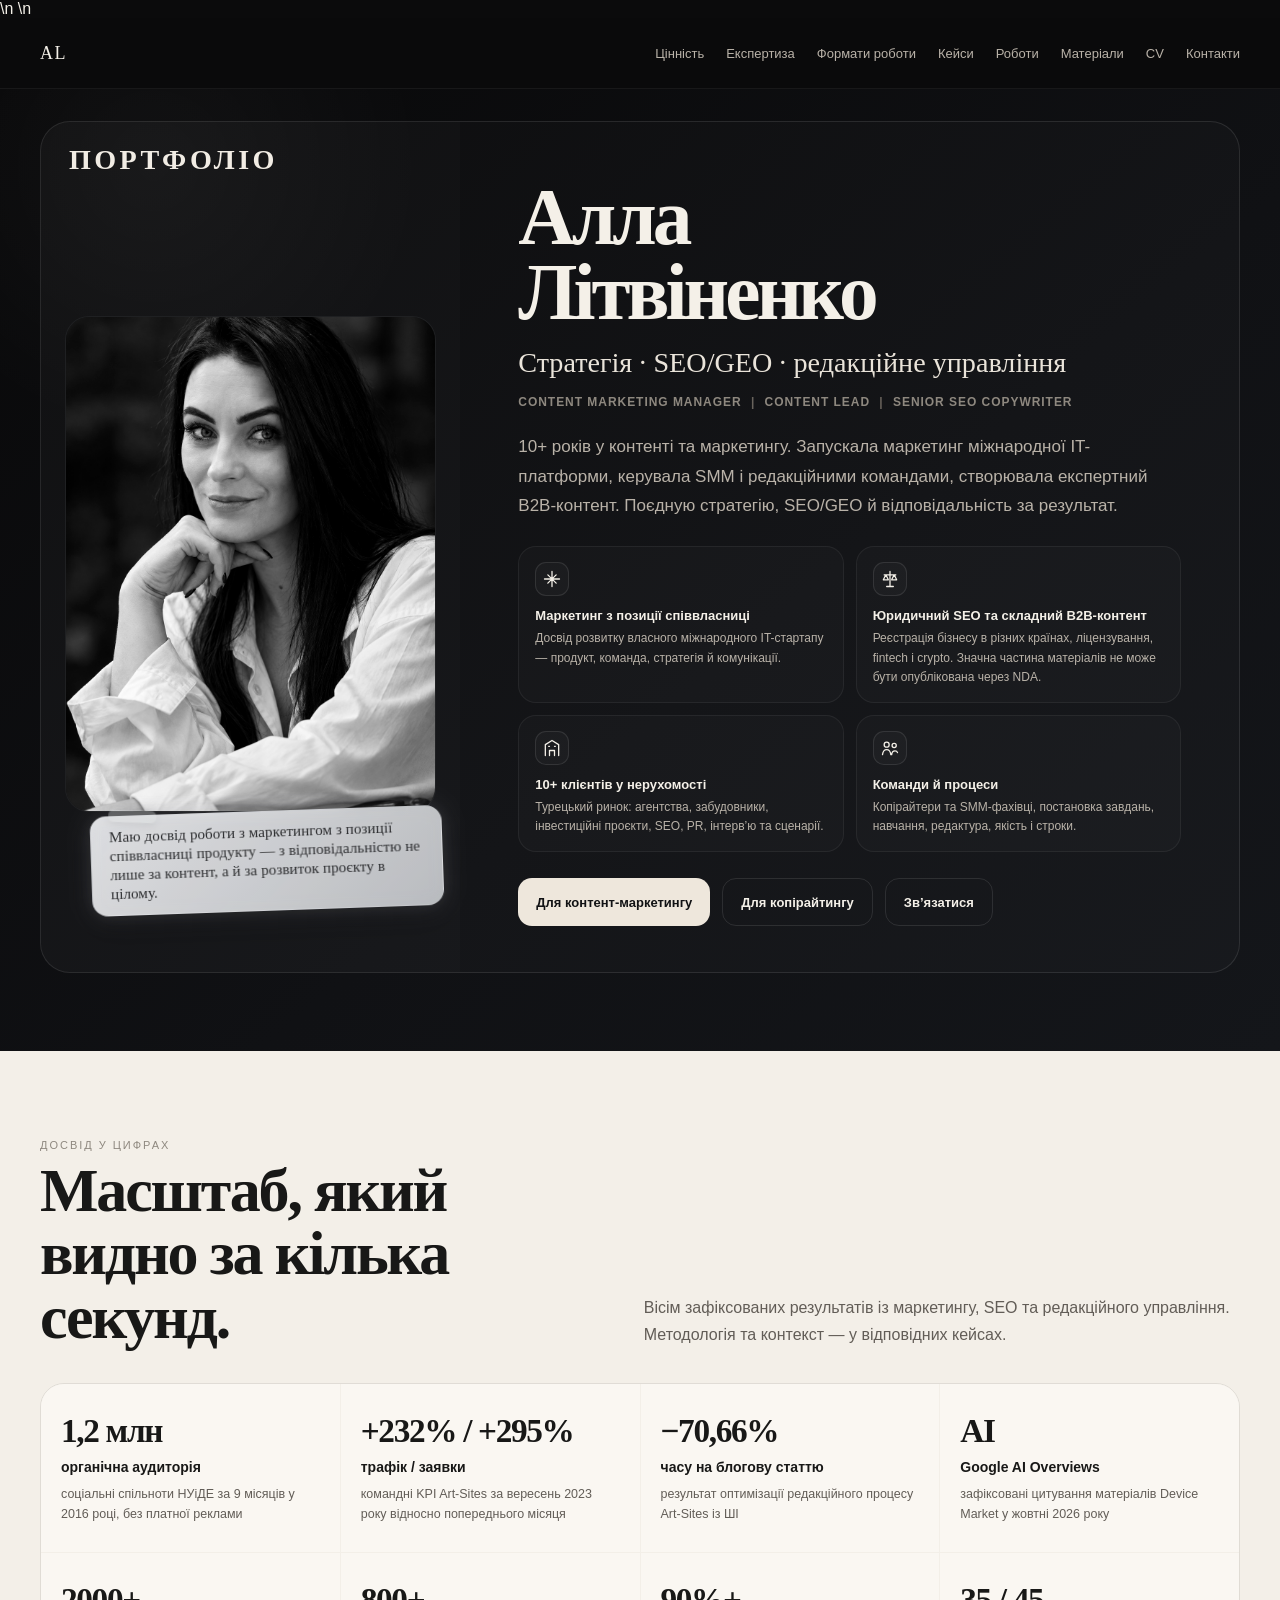
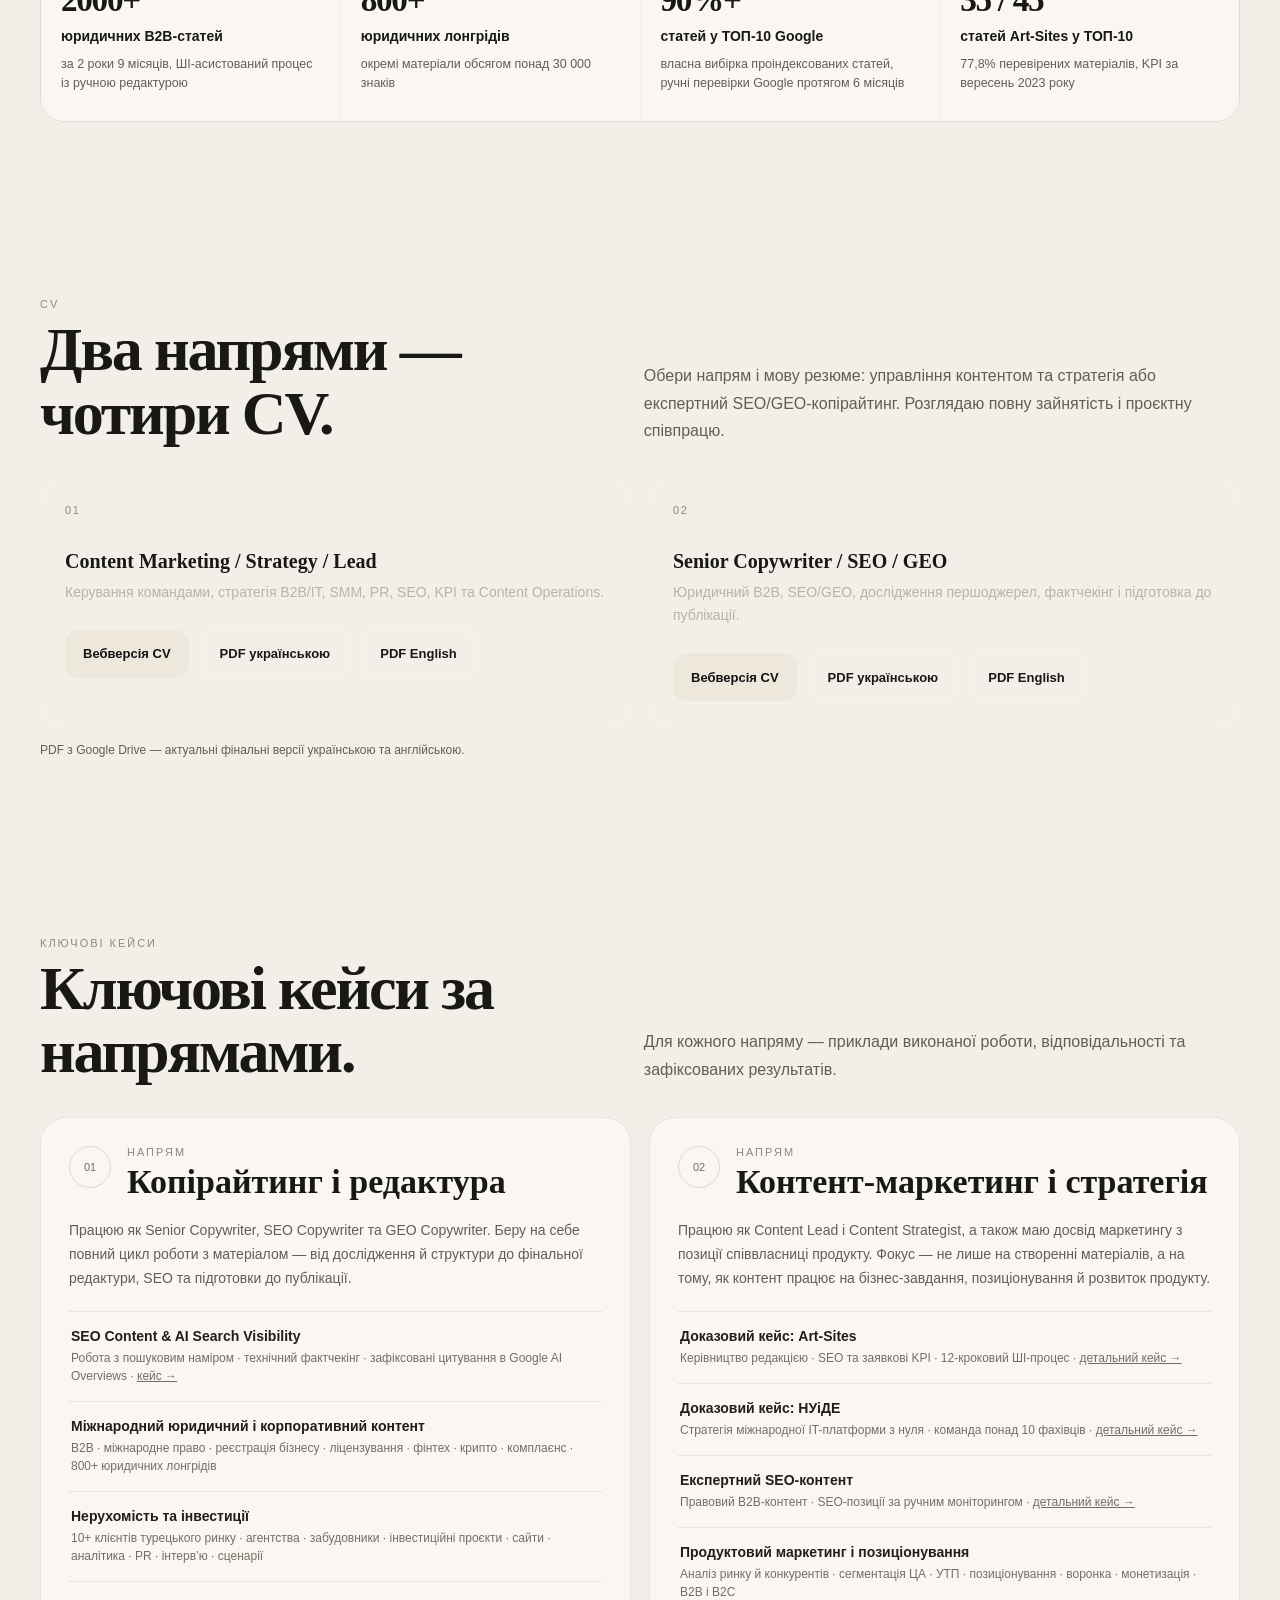
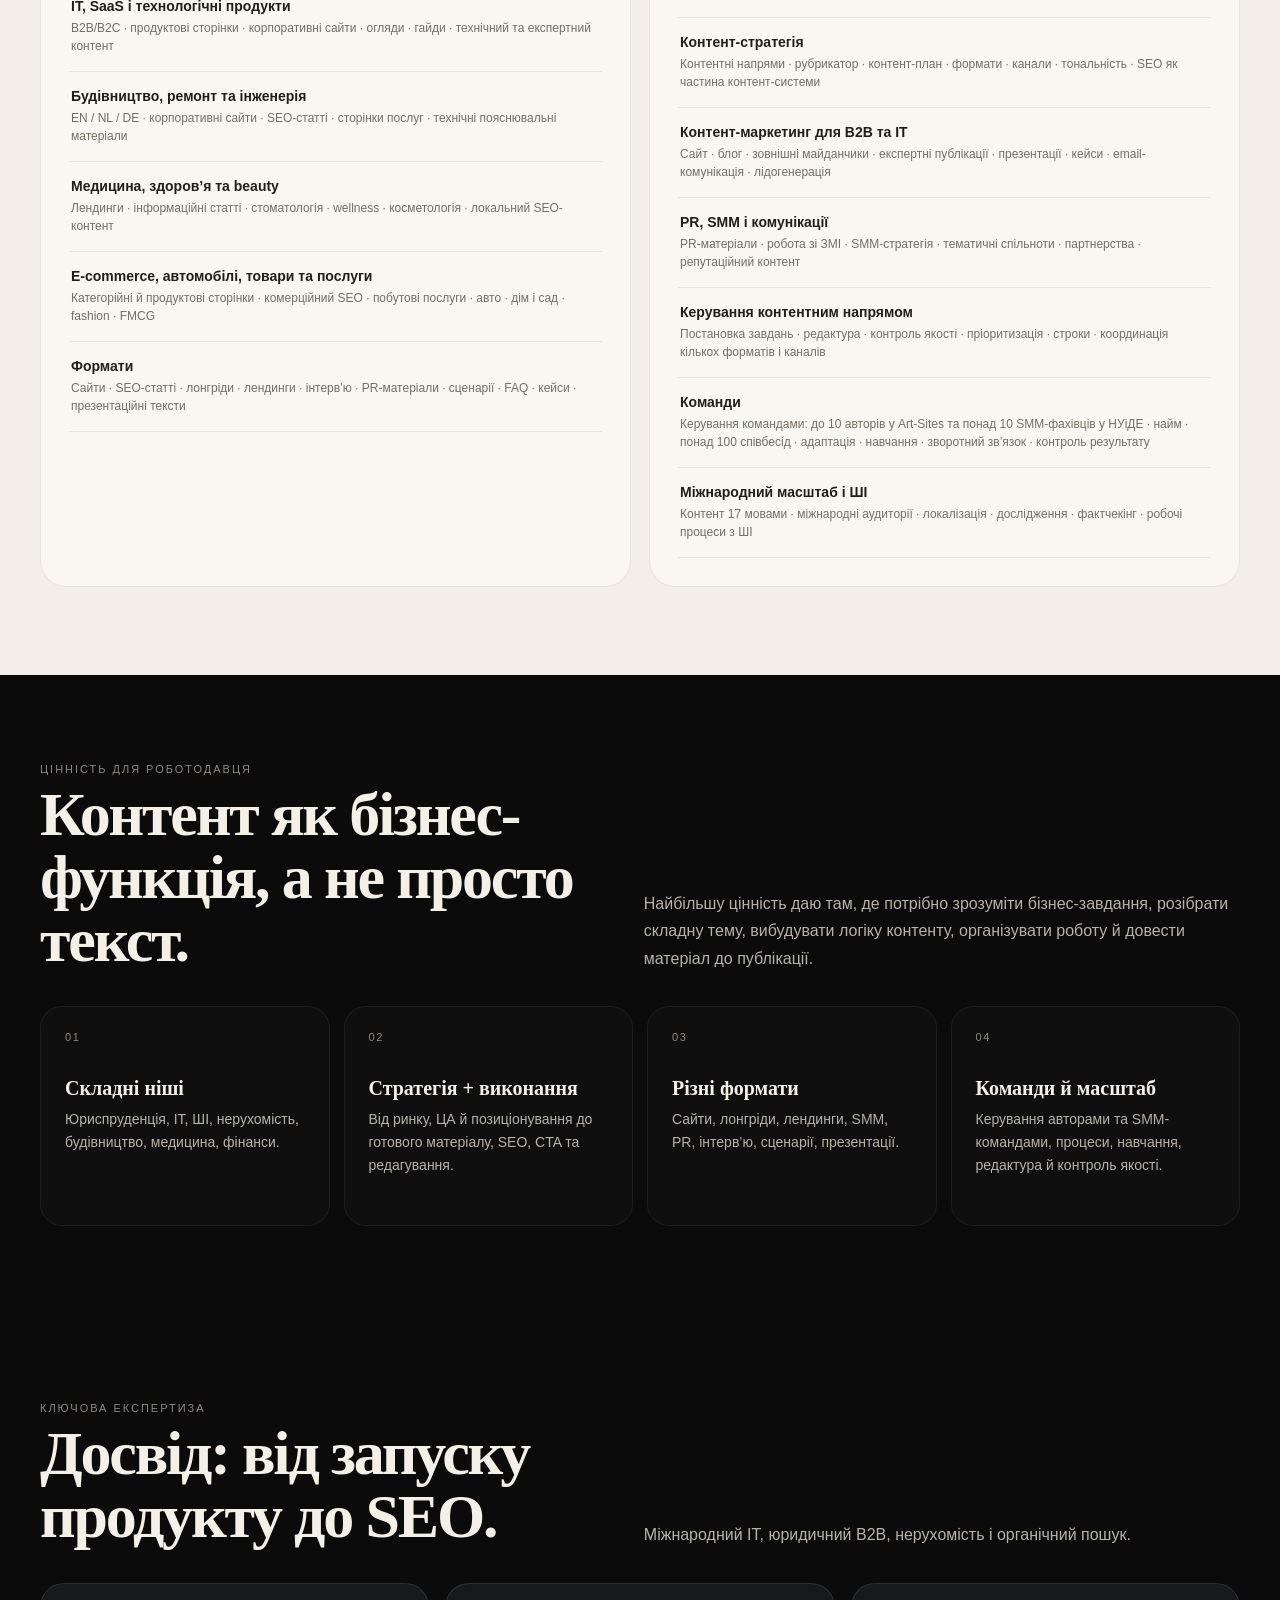
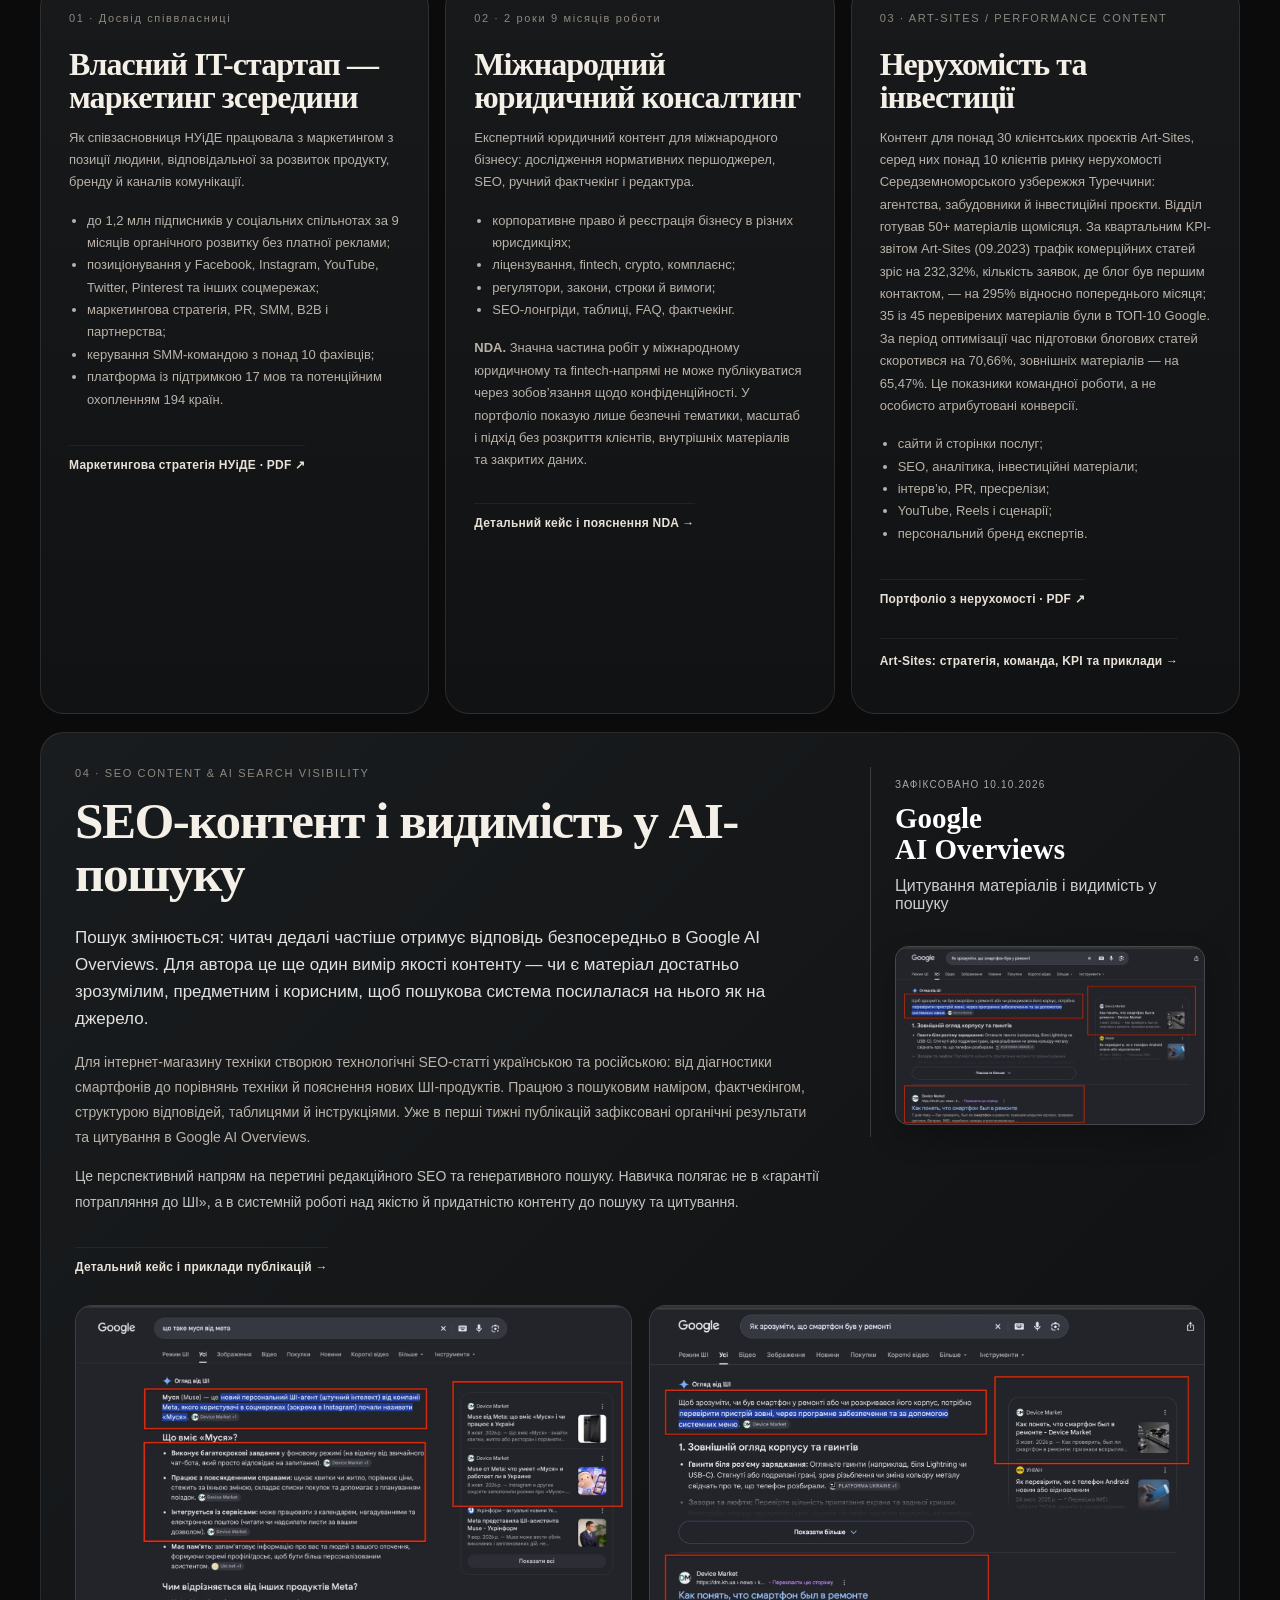
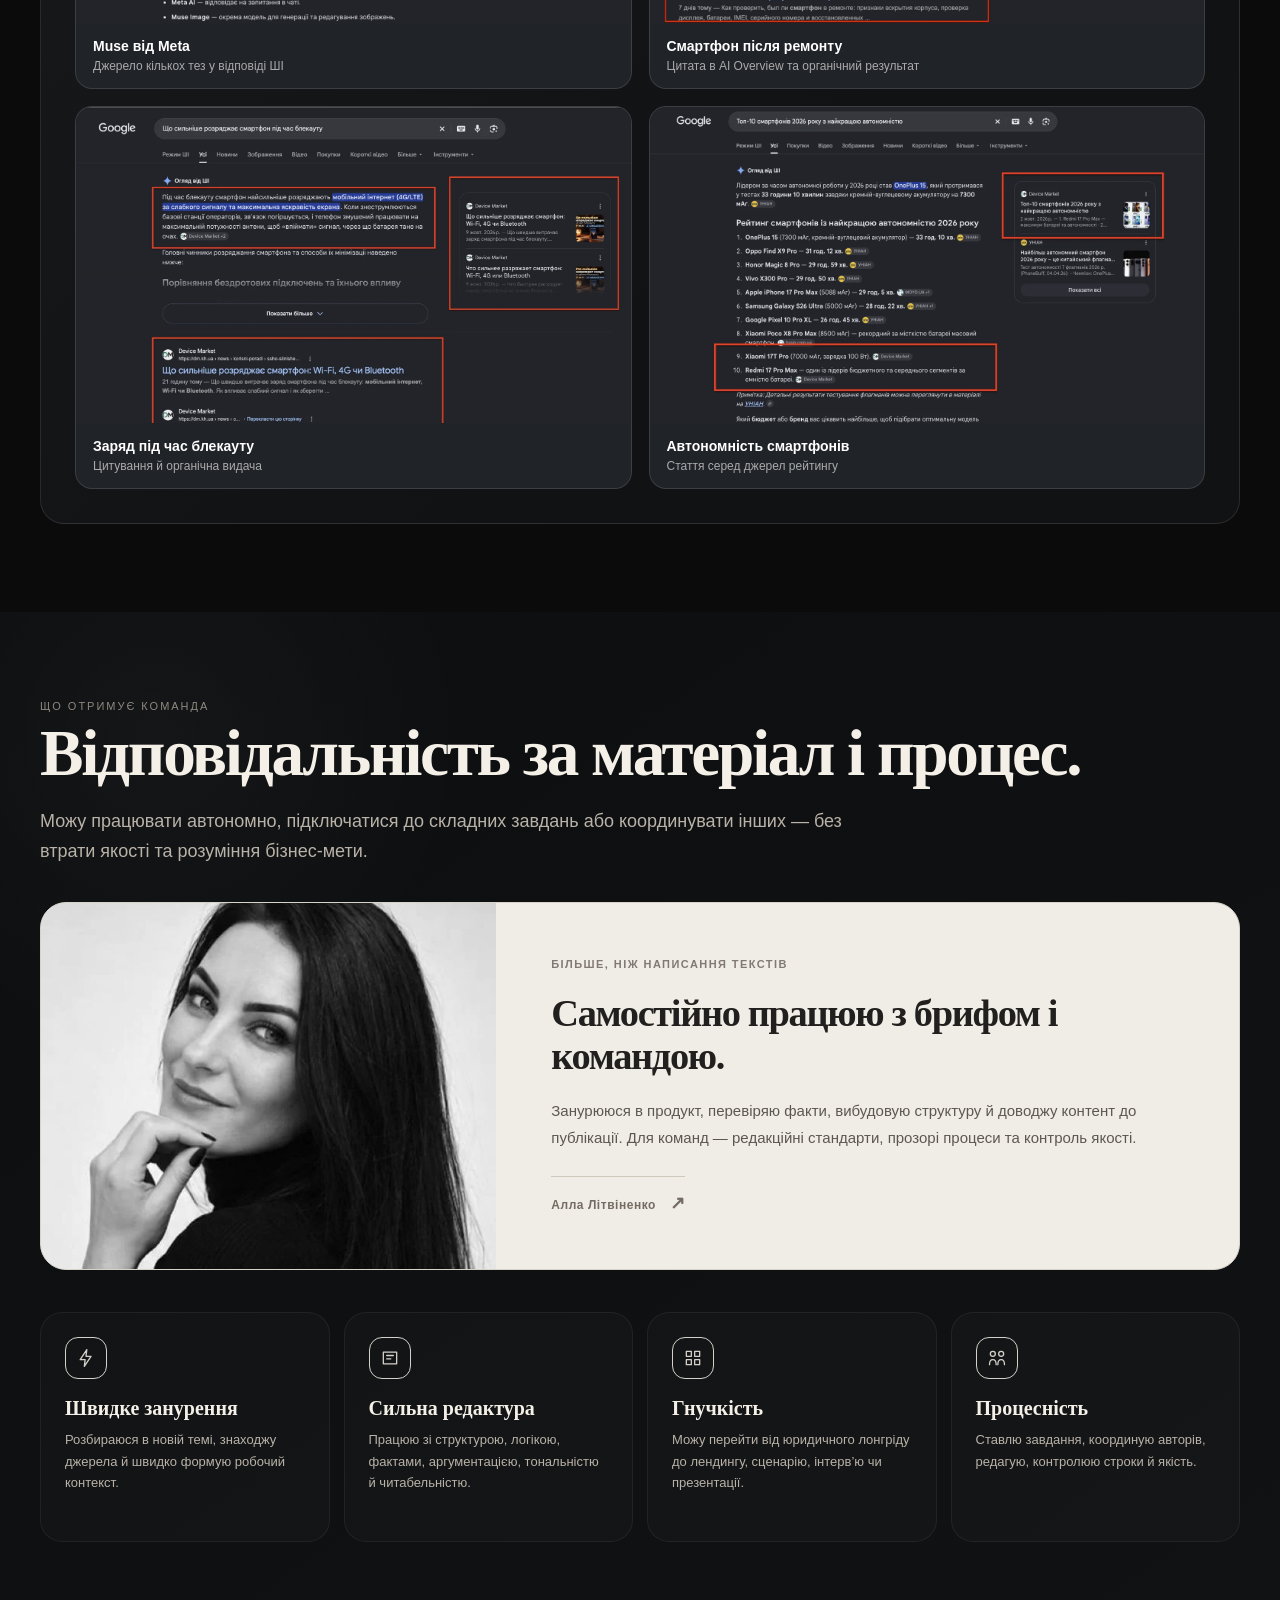
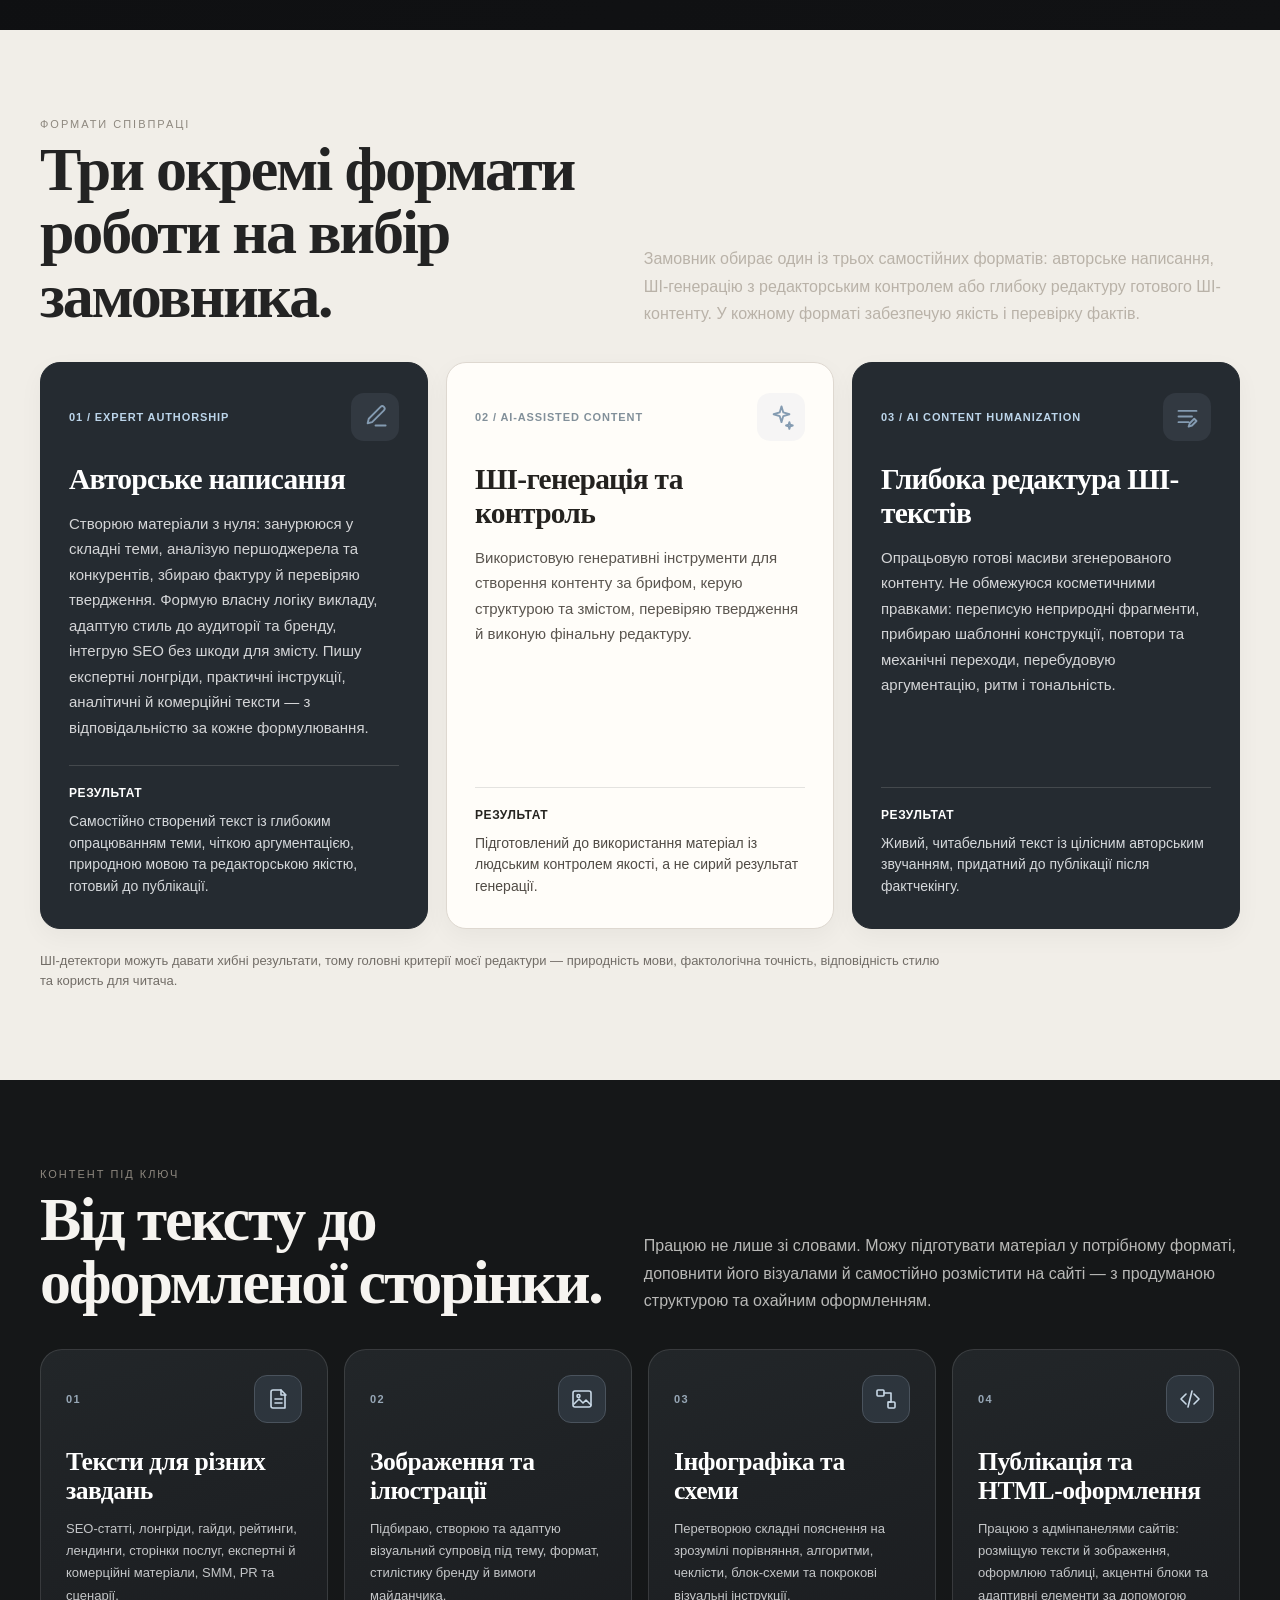
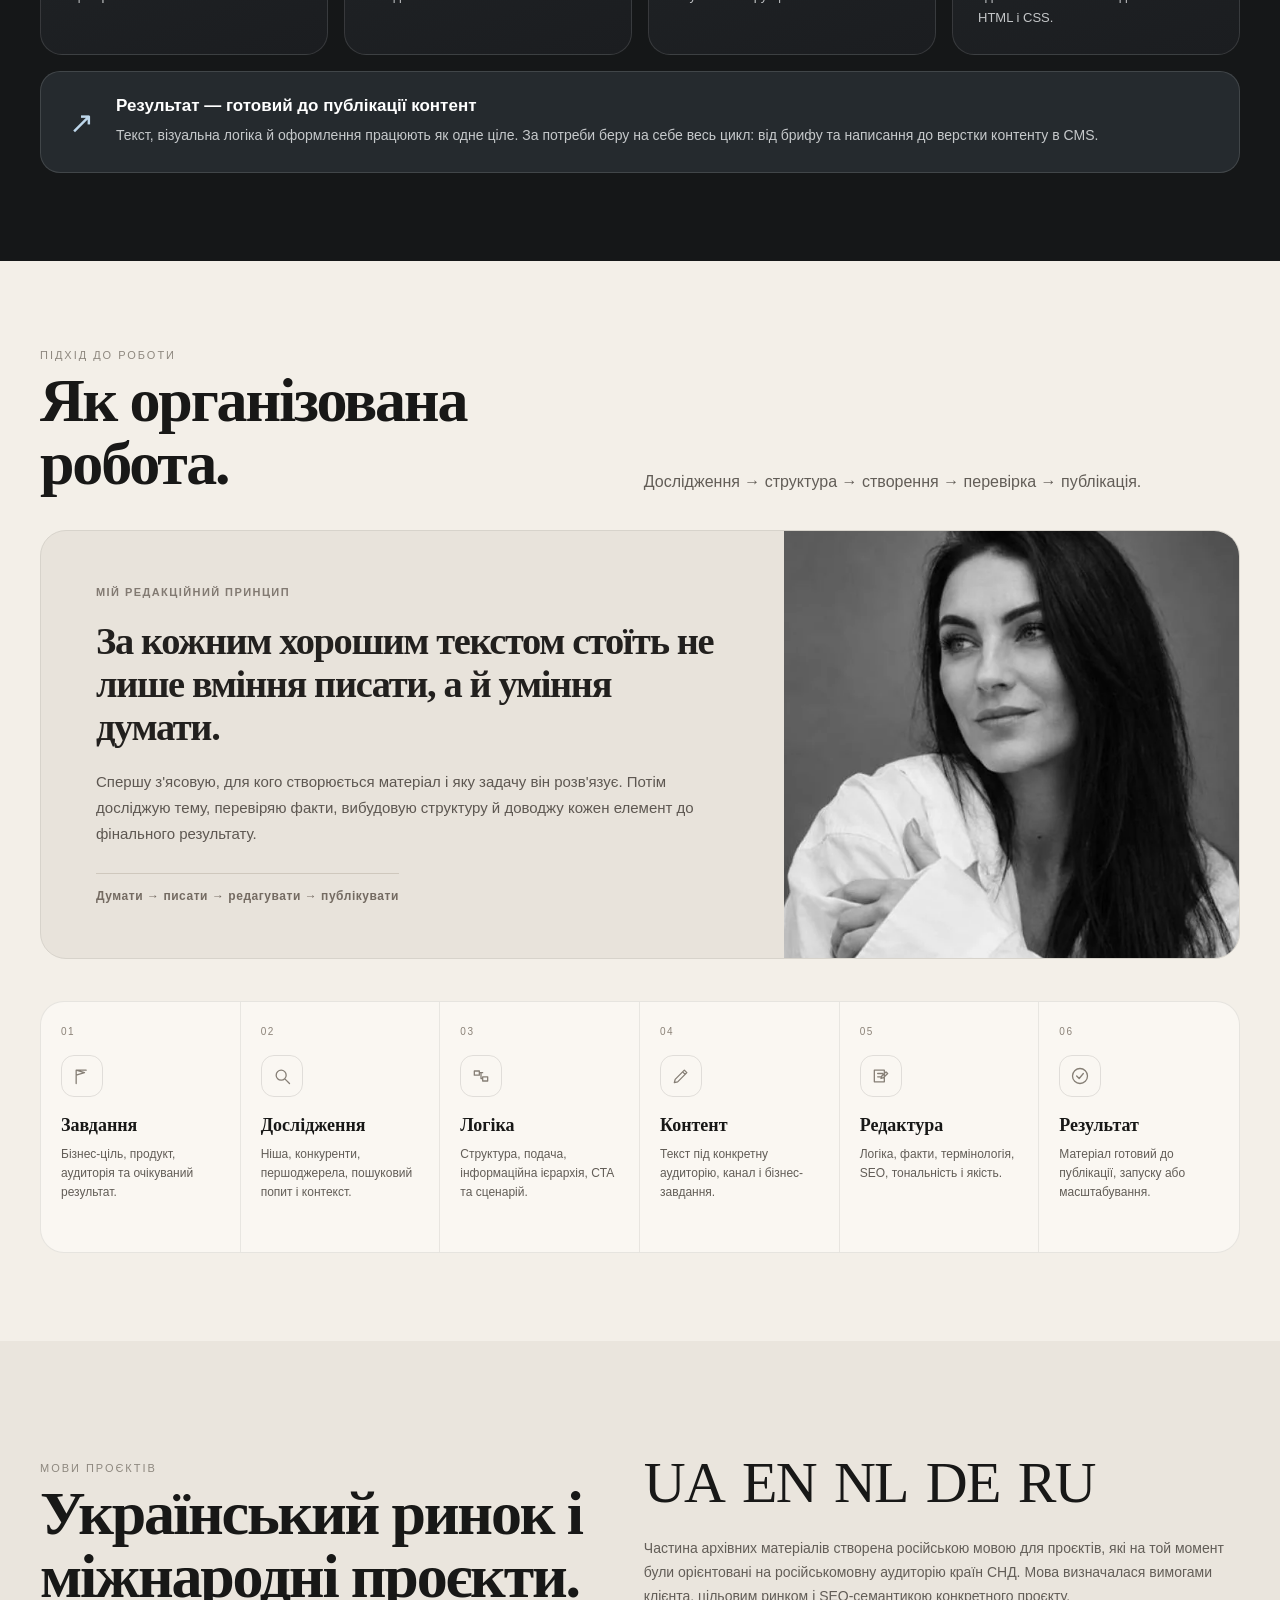
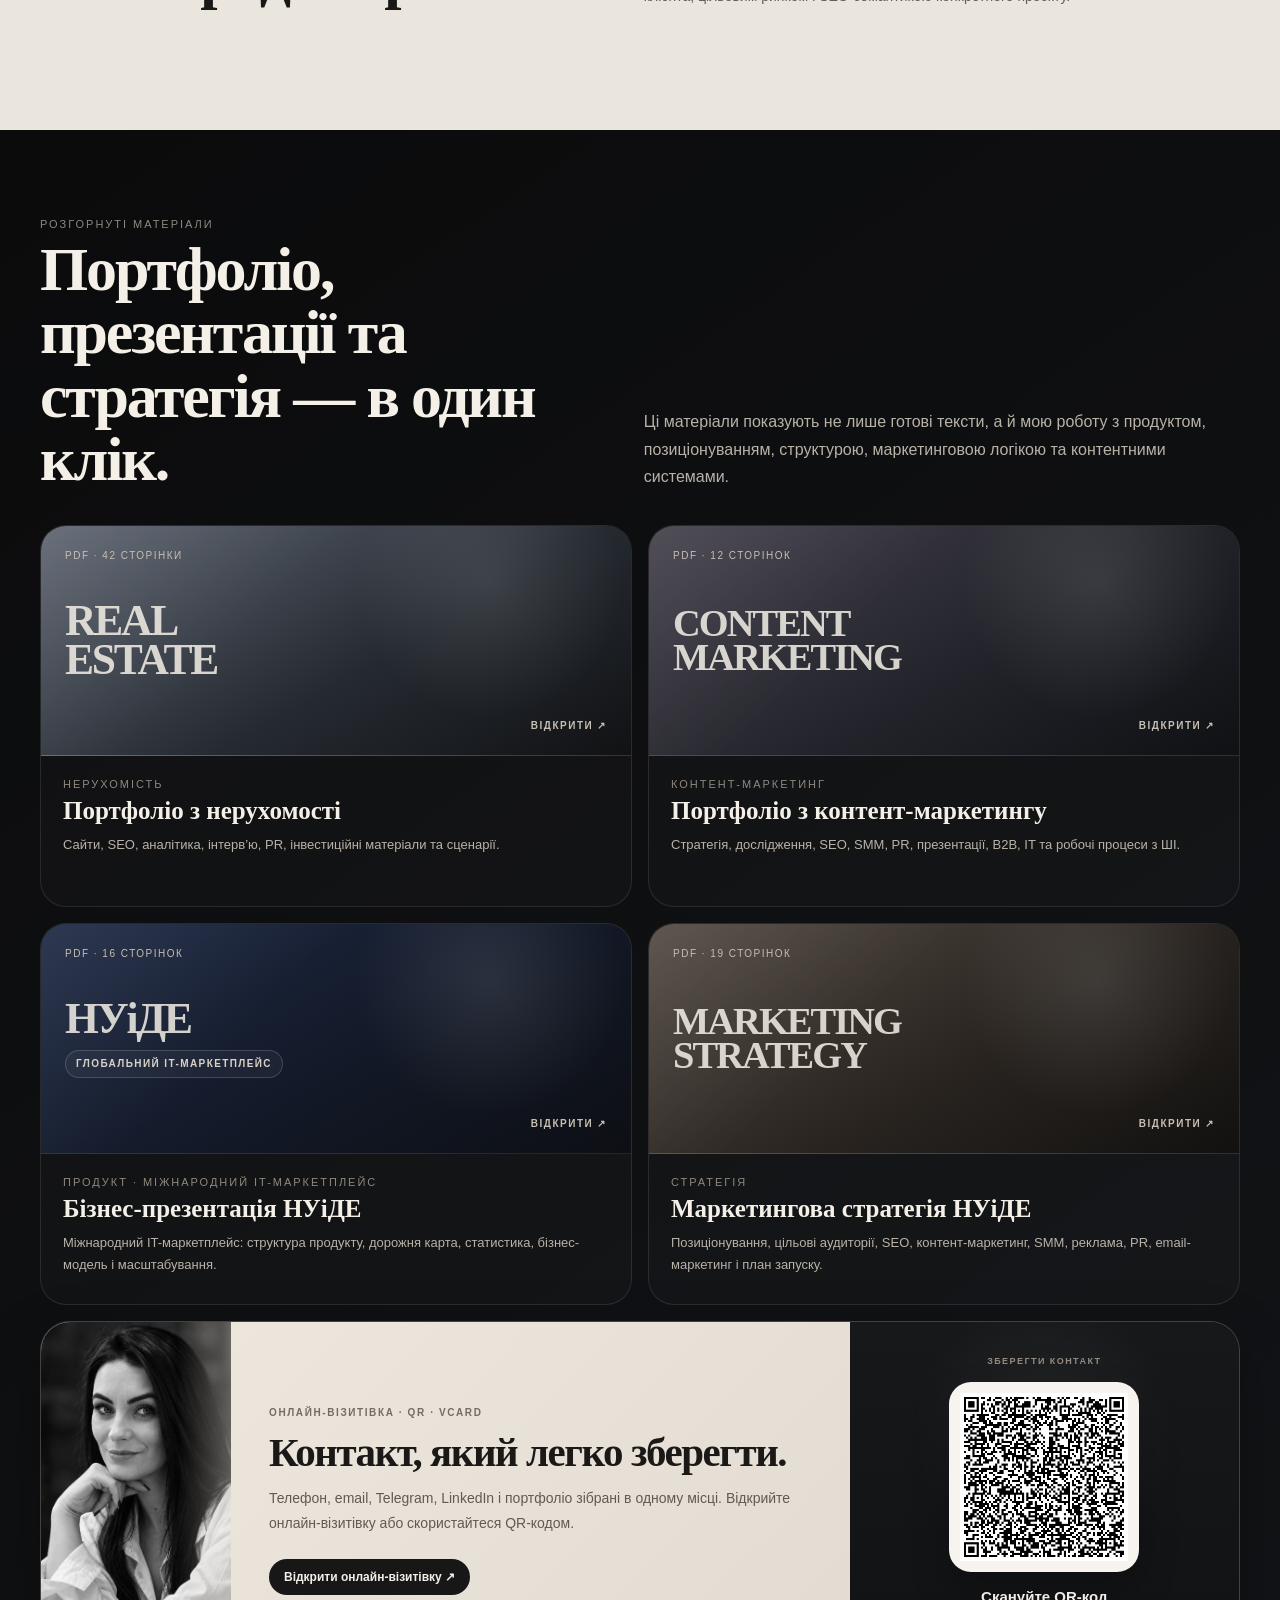
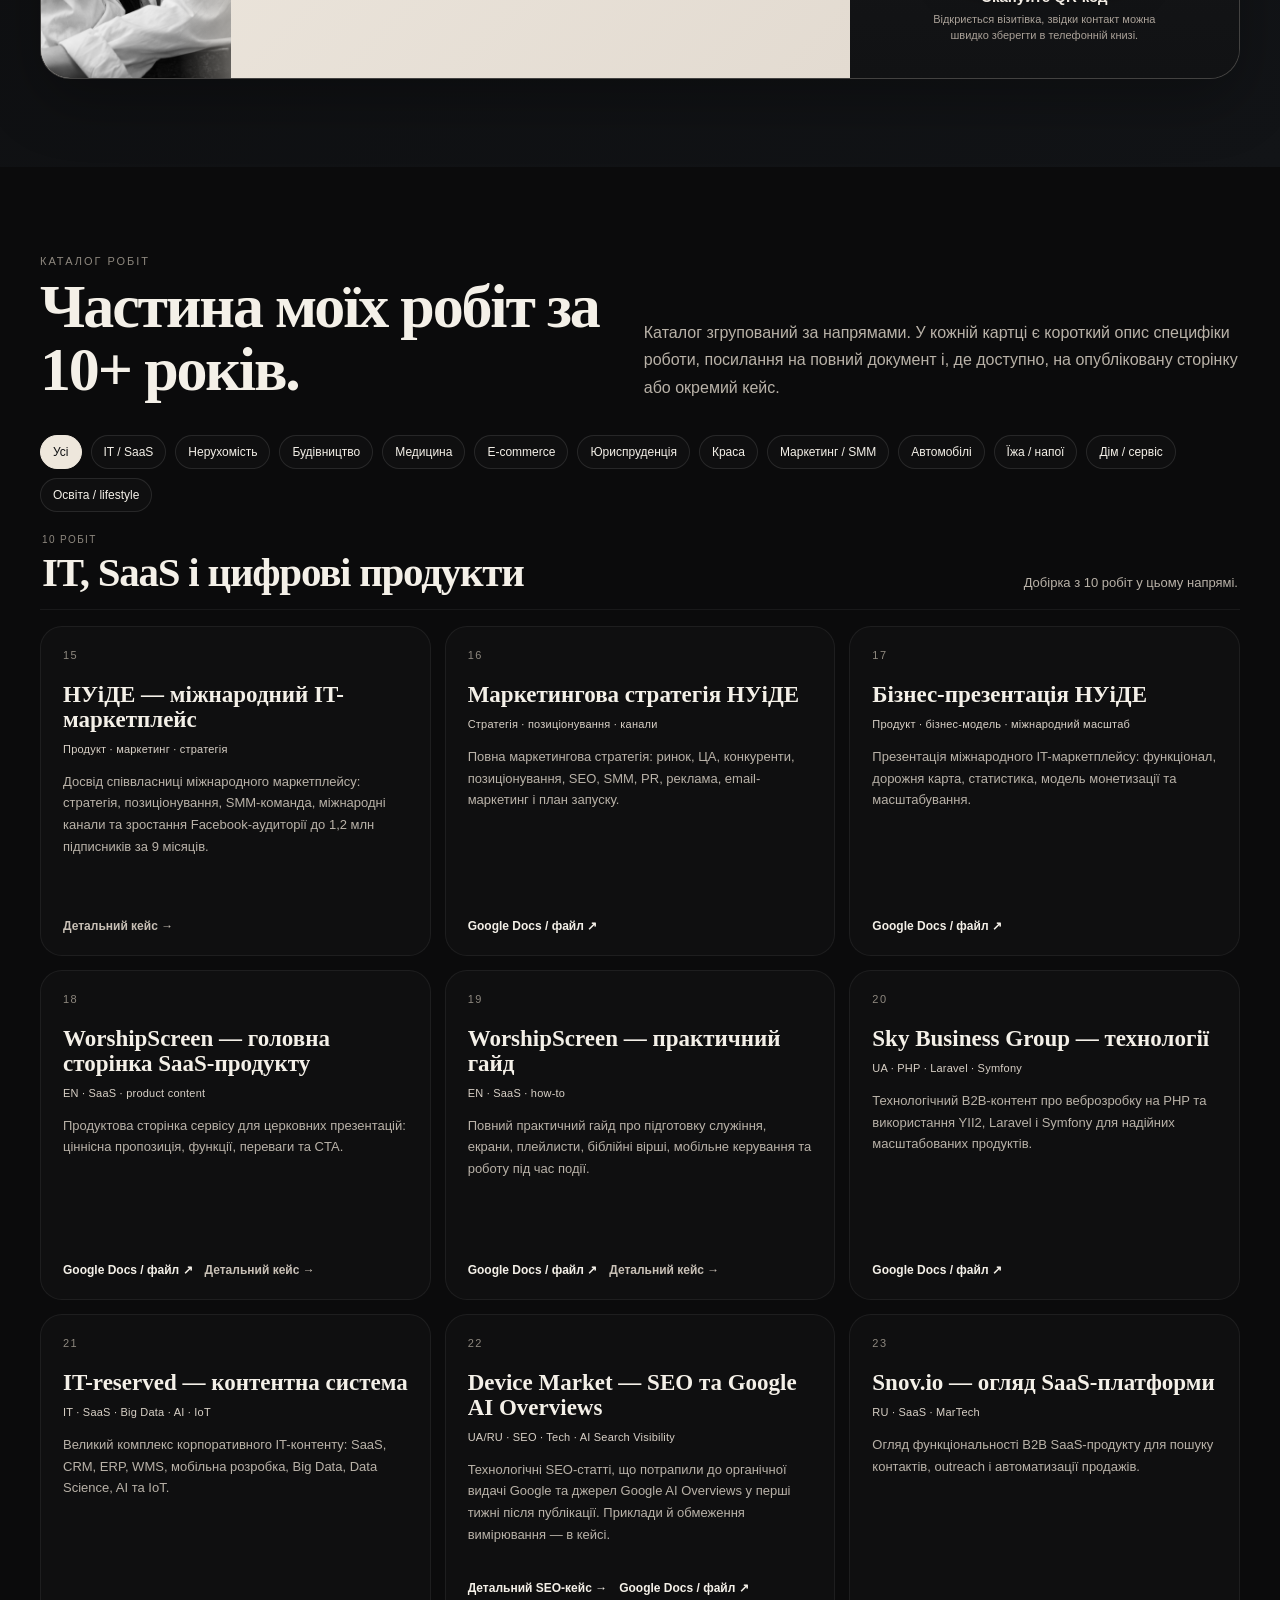
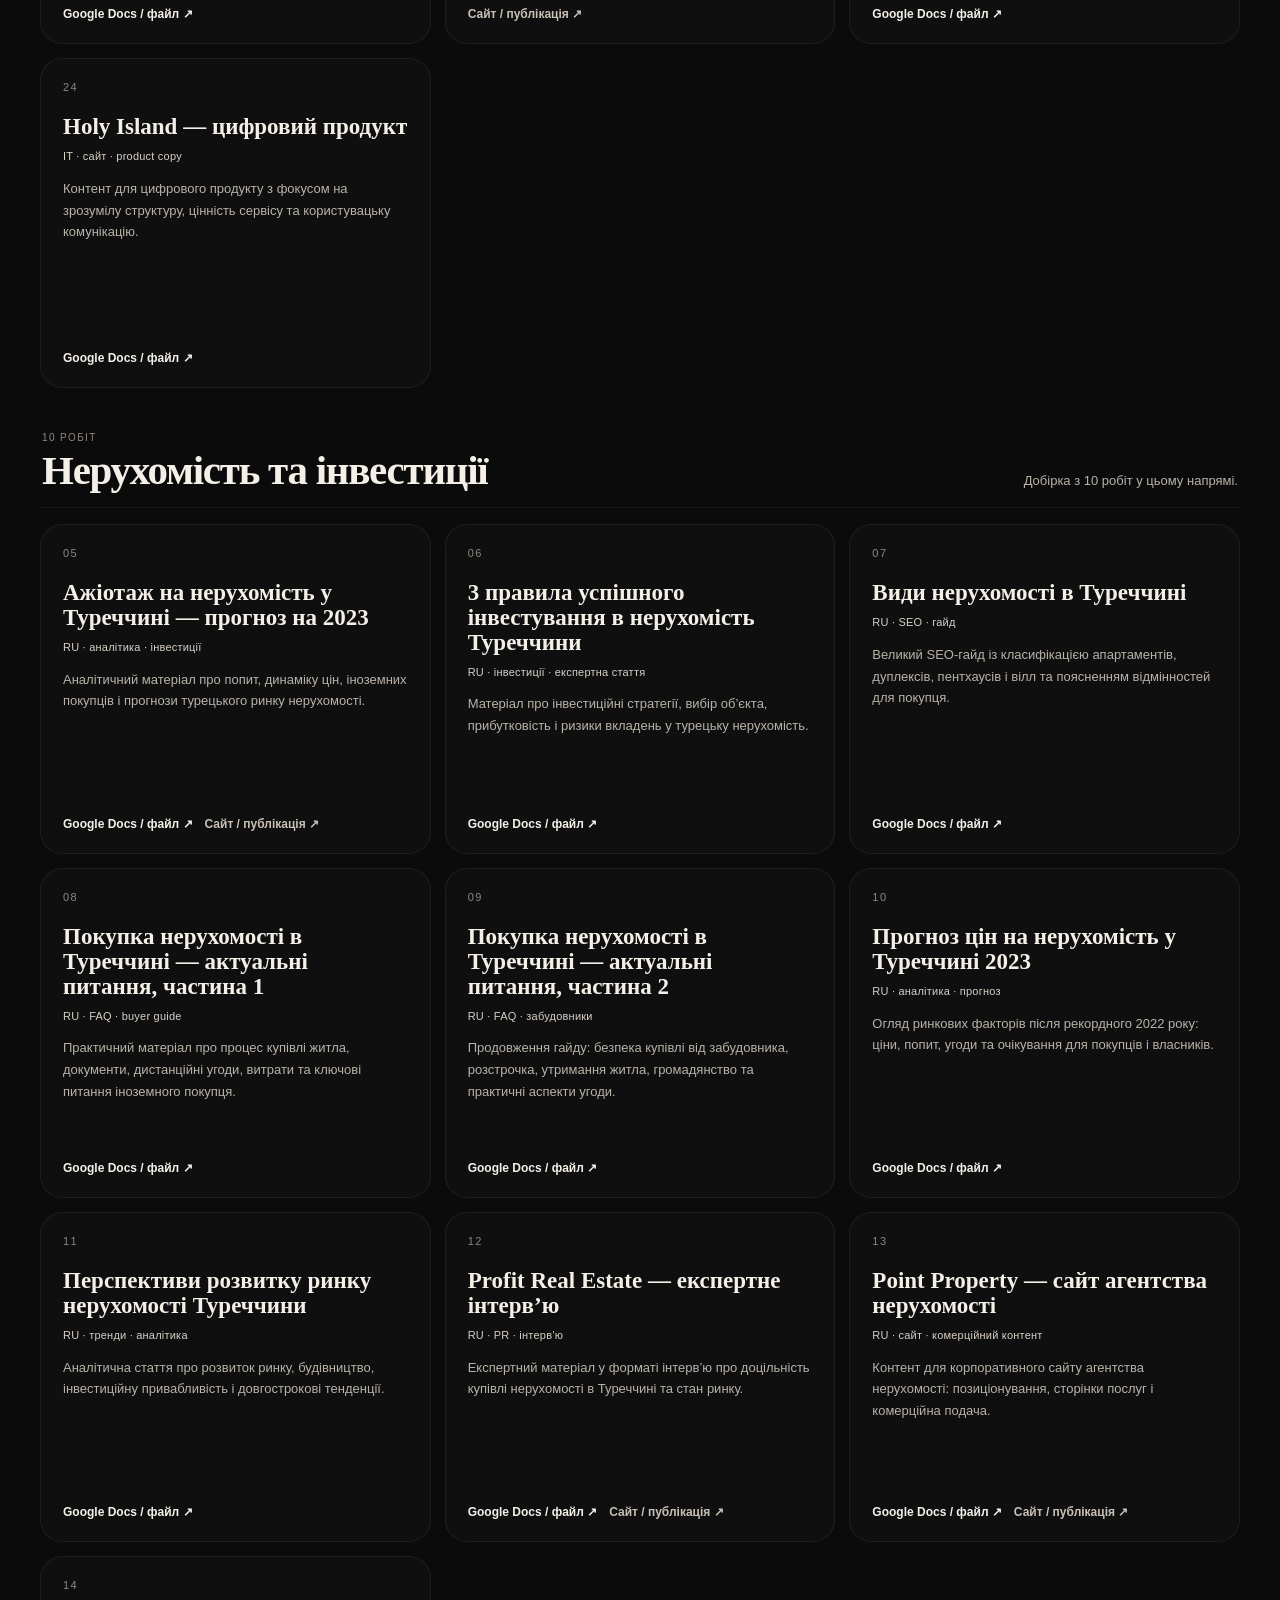
==== commit eaba239f: "Reorder portfolio sections for recruiters without removing any blocks" ====
--- a/index.html
+++ b/index.html
@@ -75,14 +75,6 @@
 <div class="hero-pill"><div class="mini-icon" aria-hidden="true"><svg viewBox="0 0 24 24"><path d="M4 21V8l8-5 8 5v13M9 21v-6h6v6M8 10h1M15 10h1"/></svg></div><b>10+ клієнтів у нерухомості</b><span>Турецький ринок: агентства, забудовники, інвестиційні проєкти, SEO, PR, інтерв’ю та сценарії.</span></div>
 <div class="hero-pill"><div class="mini-icon" aria-hidden="true"><svg viewBox="0 0 24 24"><circle cx="8" cy="8" r="3"/><circle cx="17" cy="9" r="2.5"/><path d="M3 20c.5-4 2.5-6 5-6s4.5 2 5 6M14 20c.3-3 1.8-4.5 4-4.5 1.4 0 2.6.7 3 2"/></svg></div><b>Команди й процеси</b><span>Копірайтери та SMM-фахівці, постановка завдань, навчання, редактура, якість і строки.</span></div>
 </div><div class="actions"><a class="btn primary" href="#career-marketing">Для контент-маркетингу</a><a class="btn secondary" href="#career-copywriting">Для копірайтингу</a><a class="btn secondary" href="#contacts">Зв’язатися</a></div></div>
-</div></div></section>
-
-<section class="section" id="value"><div class="wrap"><div class="section-head"><div><div class="kicker">Цінність для роботодавця</div><h2>Контент як бізнес-функція, а не просто текст.</h2></div><p class="section-copy">Найбільшу цінність даю там, де потрібно зрозуміти бізнес-завдання, розібрати складну тему, вибудувати логіку контенту, організувати роботу й довести матеріал до публікації.</p></div>
-<div class="value-grid">
-<article class="value-card"><span>01</span><h3>Складні ніші</h3><p>Юриспруденція, IT, ШІ, нерухомість, будівництво, медицина, фінанси.</p></article>
-<article class="value-card"><span>02</span><h3>Стратегія + виконання</h3><p>Від ринку, ЦА й позиціонування до готового матеріалу, SEO, CTA та редагування.</p></article>
-<article class="value-card"><span>03</span><h3>Різні формати</h3><p>Сайти, лонгріди, лендинги, SMM, PR, інтерв’ю, сценарії, презентації.</p></article>
-<article class="value-card"><span>04</span><h3>Команди й масштаб</h3><p>Керування авторами та SMM-командами, процеси, навчання, редактура й контроль якості.</p></article>
 </div></div></section>
 
 <section class="section light"><div class="wrap"><div class="section-head"><div><div class="kicker">Досвід у цифрах</div><h2>Масштаб, який видно за кілька секунд.</h2></div><p class="section-copy">Вісім зафіксованих результатів із маркетингу, SEO та редакційного управління. Методологія та контекст — у відповідних кейсах.</p></div><div class="stats stats-eight">
@@ -139,6 +131,14 @@
   </div>
 </div></section>
 
+<section class="section" id="value"><div class="wrap"><div class="section-head"><div><div class="kicker">Цінність для роботодавця</div><h2>Контент як бізнес-функція, а не просто текст.</h2></div><p class="section-copy">Найбільшу цінність даю там, де потрібно зрозуміти бізнес-завдання, розібрати складну тему, вибудувати логіку контенту, організувати роботу й довести матеріал до публікації.</p></div>
+<div class="value-grid">
+<article class="value-card"><span>01</span><h3>Складні ніші</h3><p>Юриспруденція, IT, ШІ, нерухомість, будівництво, медицина, фінанси.</p></article>
+<article class="value-card"><span>02</span><h3>Стратегія + виконання</h3><p>Від ринку, ЦА й позиціонування до готового матеріалу, SEO, CTA та редагування.</p></article>
+<article class="value-card"><span>03</span><h3>Різні формати</h3><p>Сайти, лонгріди, лендинги, SMM, PR, інтерв’ю, сценарії, презентації.</p></article>
+<article class="value-card"><span>04</span><h3>Команди й масштаб</h3><p>Керування авторами та SMM-командами, процеси, навчання, редактура й контроль якості.</p></article>
+</div></div></section>
+
 <section class="section" id="expertise"><div class="wrap"><div class="section-head"><div><div class="kicker">Ключова експертиза</div><h2>Досвід: від запуску продукту до SEO.</h2></div><p class="section-copy">Міжнародний IT, юридичний B2B, нерухомість і органічний пошук.</p></div><div class="expertise-grid">
 
 <article class="expertise"><div class="num">01 · Досвід співвласниці</div><h3>Власний IT-стартап — маркетинг зсередини</h3><p>Як співзасновниця НУіДЕ працювала з маркетингом з позиції людини, відповідальної за розвиток продукту, бренду й каналів комунікації.</p><ul><li>до 1,2 млн підписників у соціальних спільнотах за 9 місяців органічного розвитку без платної реклами;</li><li>позиціонування у Facebook, Instagram, YouTube, Twitter, Pinterest та інших соцмережах;</li><li>маркетингова стратегія, PR, SMM, B2B і партнерства;</li><li>керування SMM-командою з понад 10 фахівців;</li><li>платформа із підтримкою 17 мов та потенційним охопленням 194 країн.</li></ul><a class="material-link" href="https://drive.google.com/file/d/17uWgbBW0mrVJhnQp7QZIqIMVDoiomizW/view?usp=drivesdk" target="_blank" rel="noopener">Маркетингова стратегія НУіДЕ · PDF ↗</a></article>
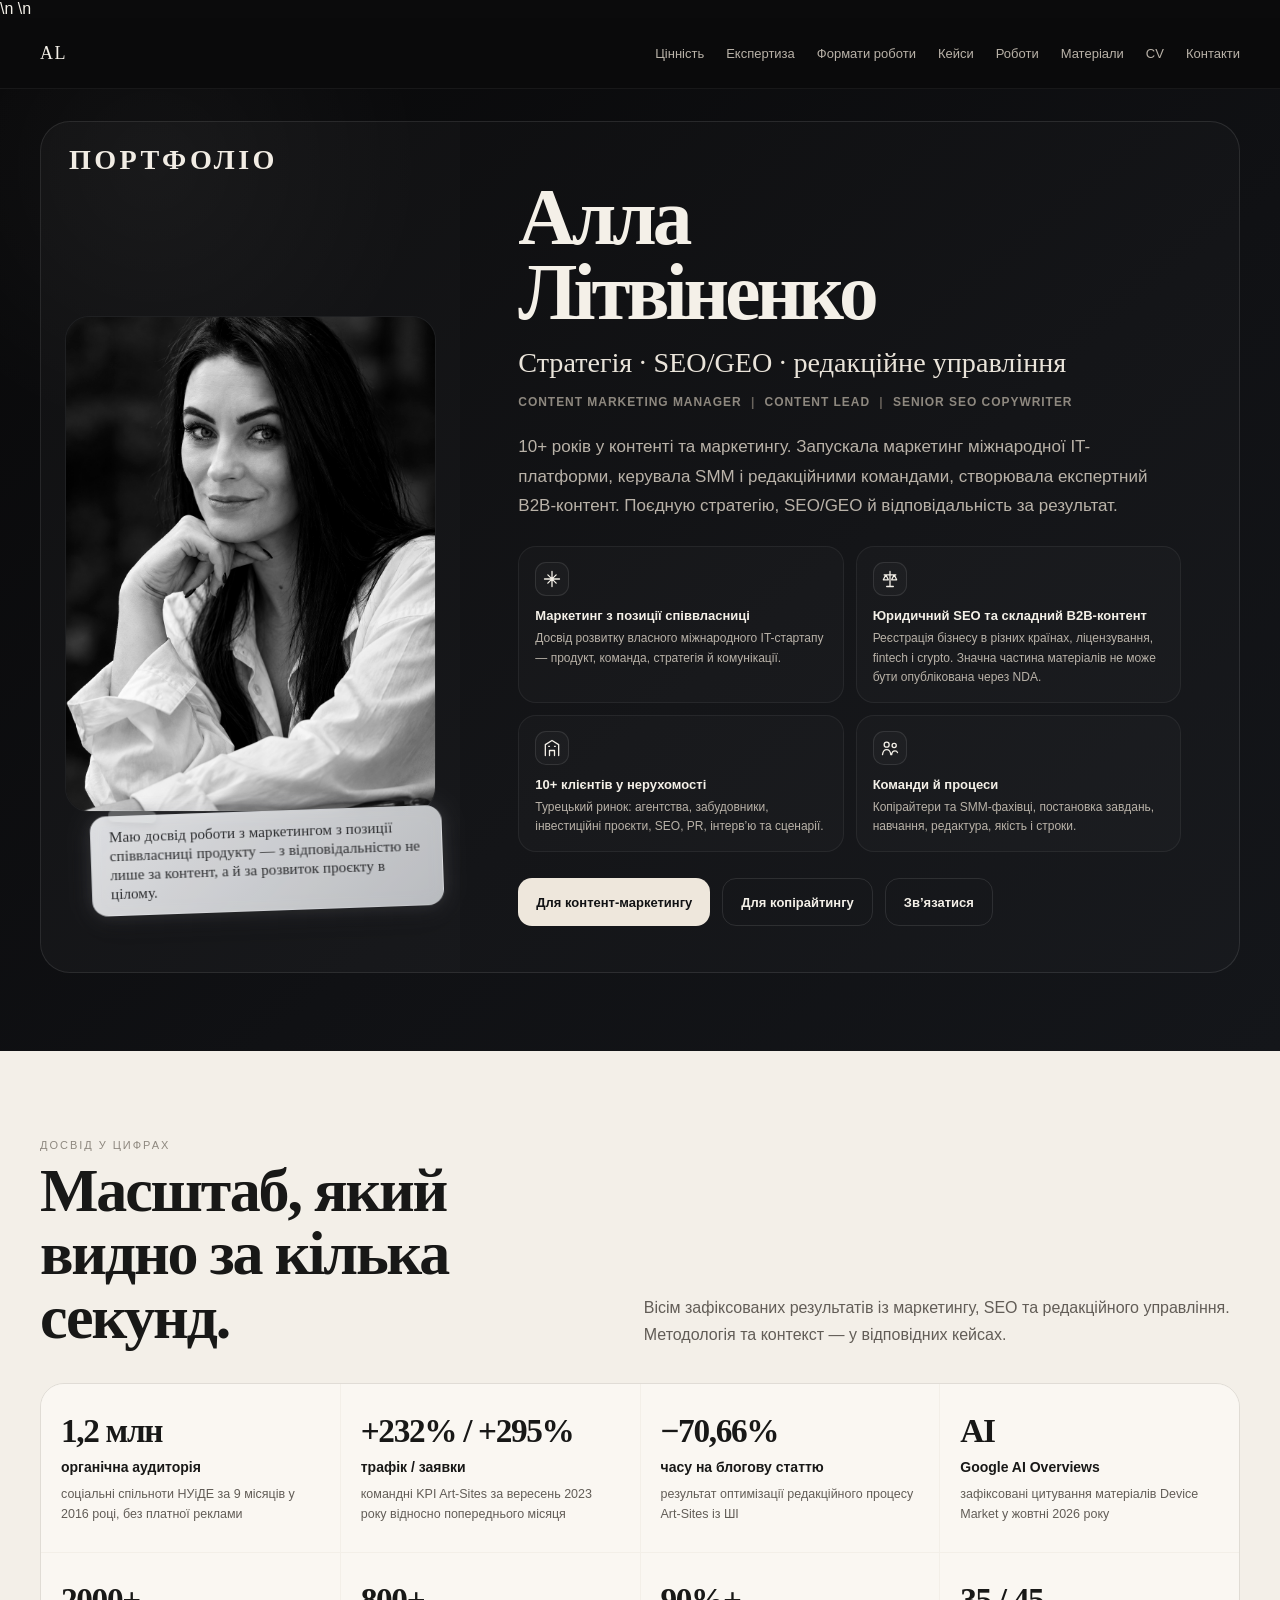
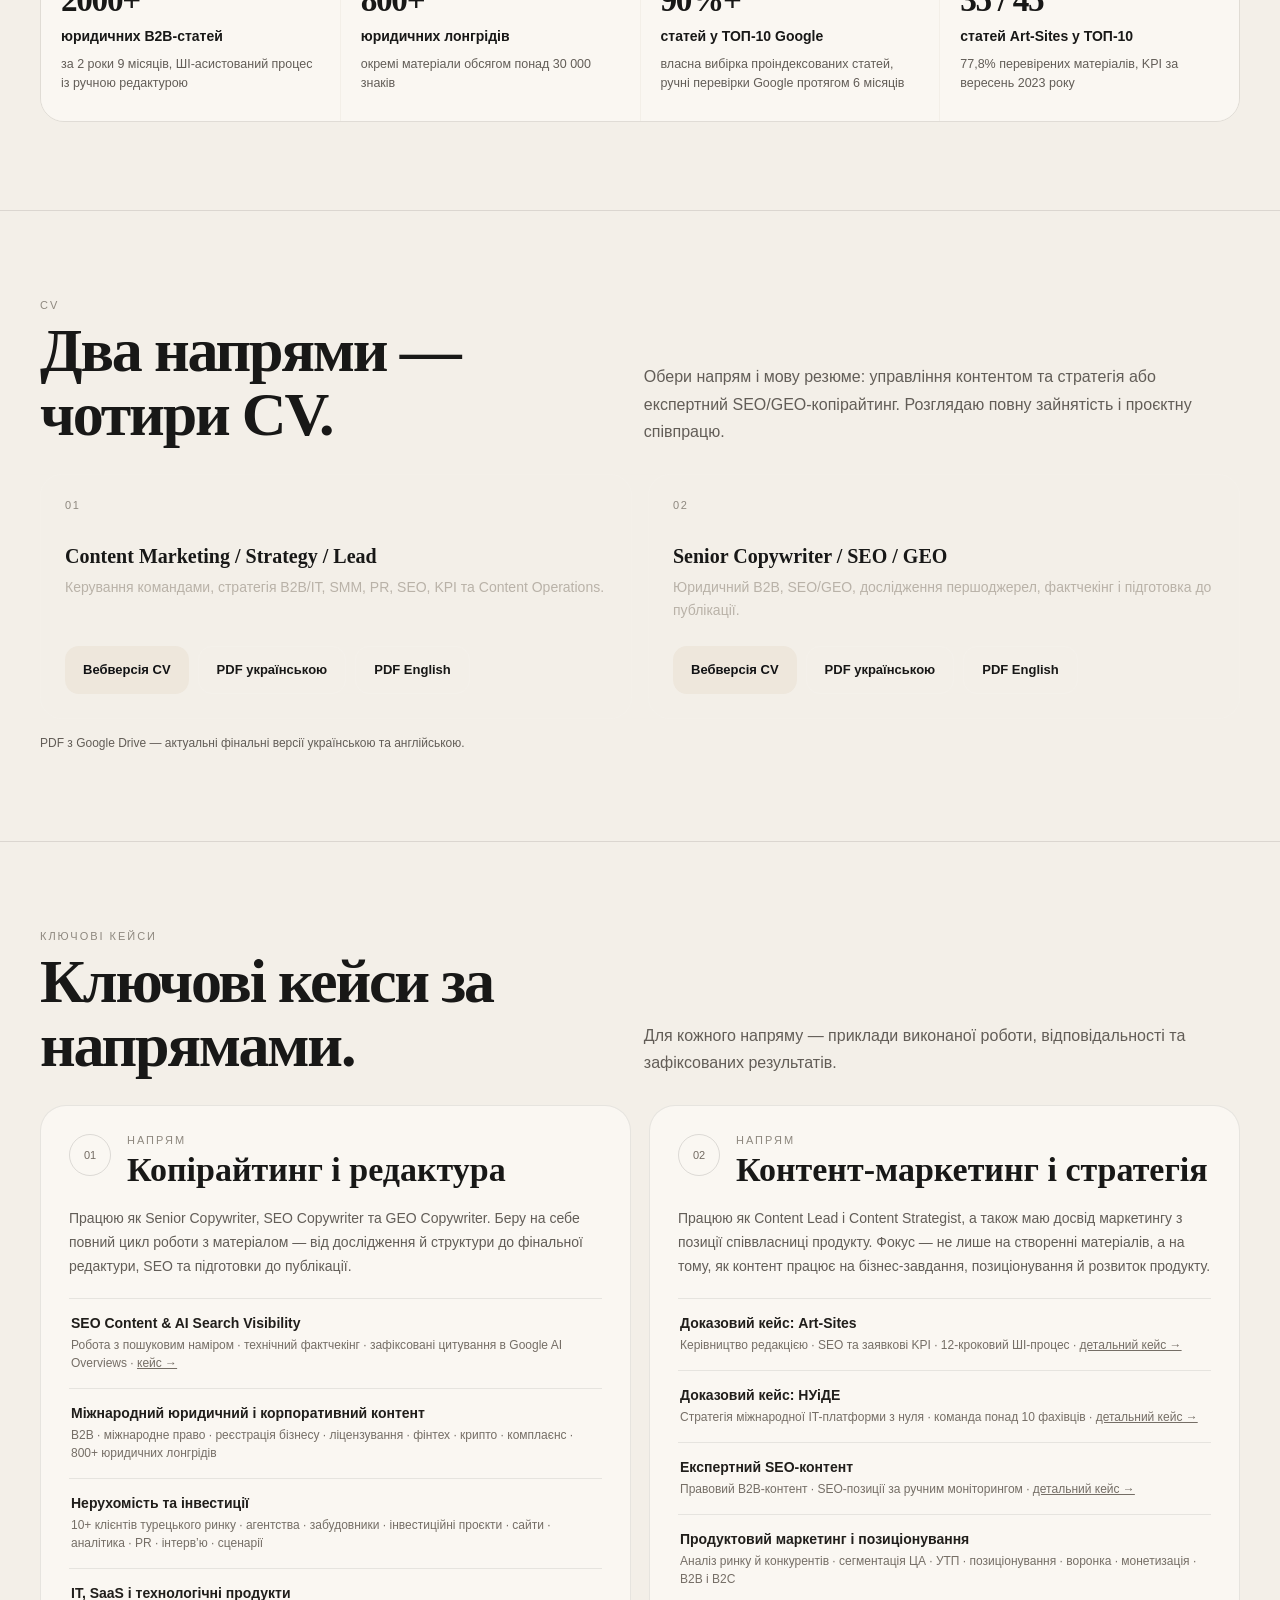
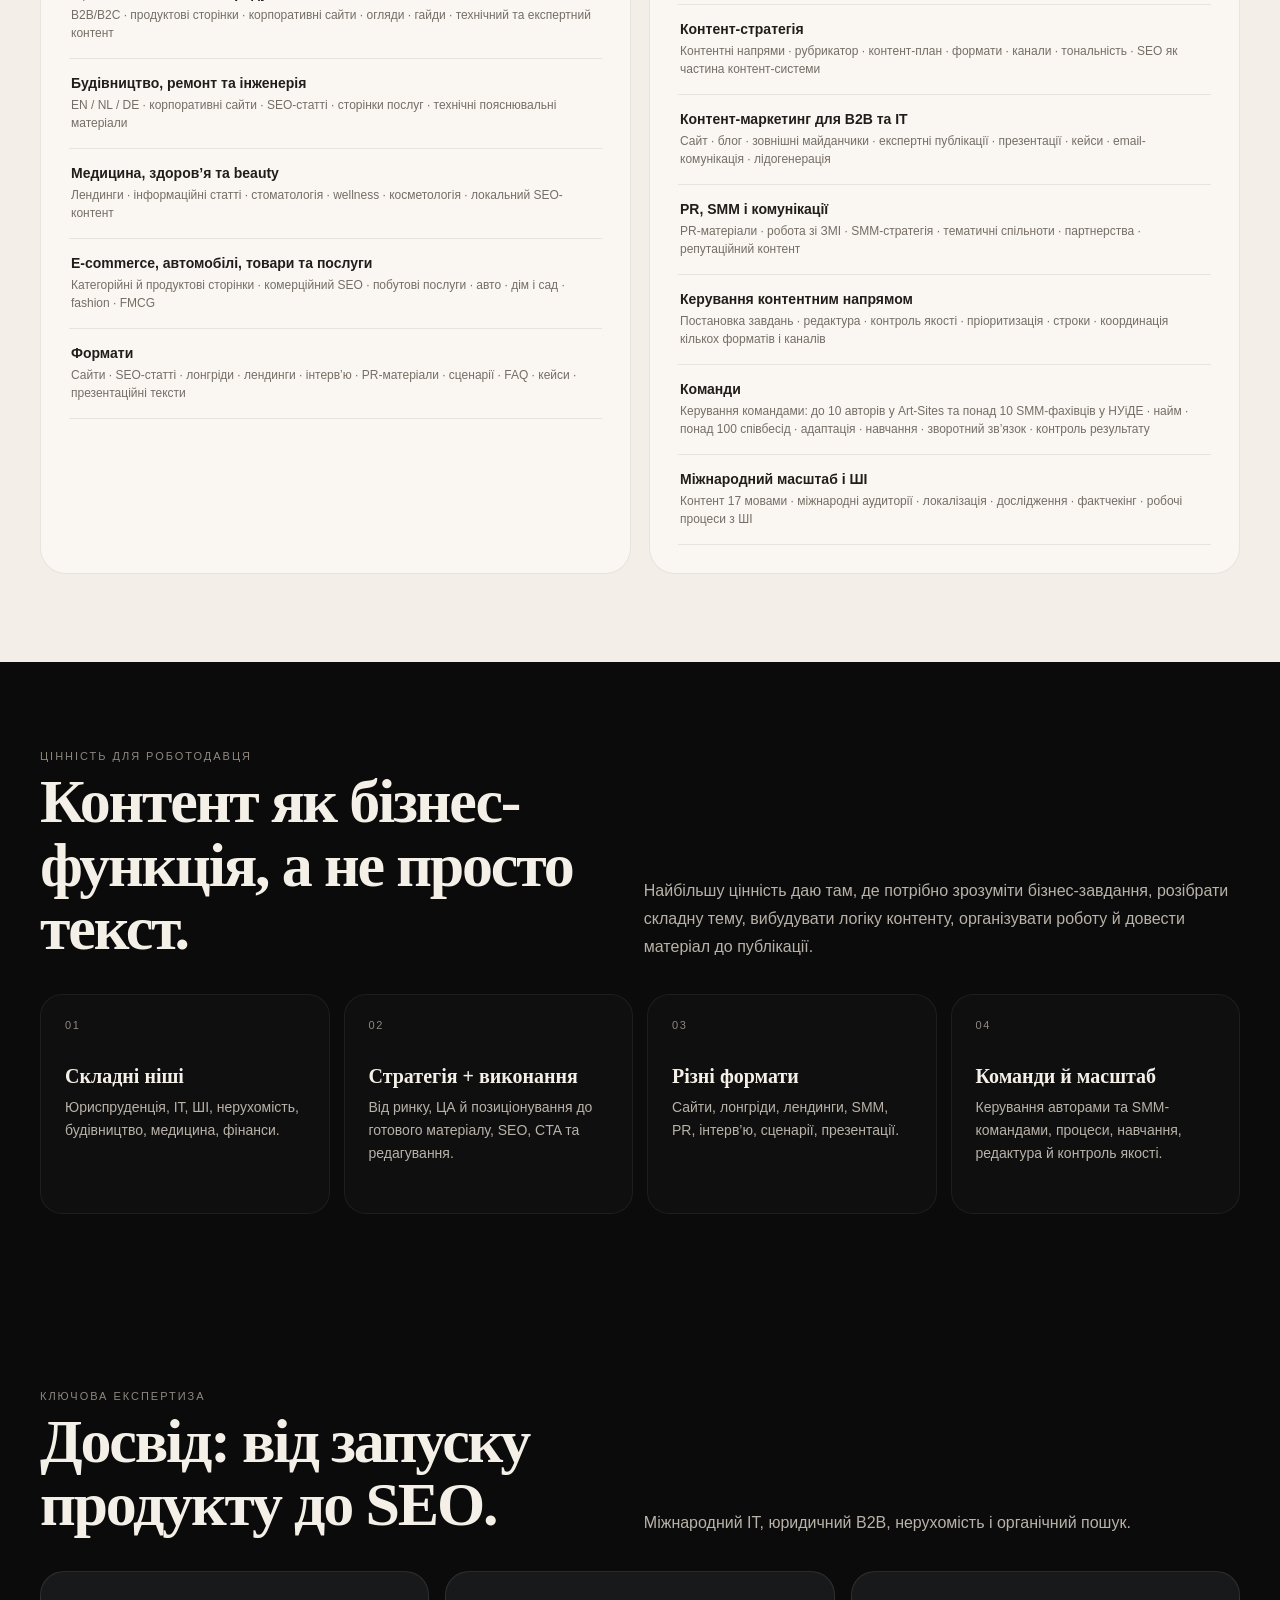
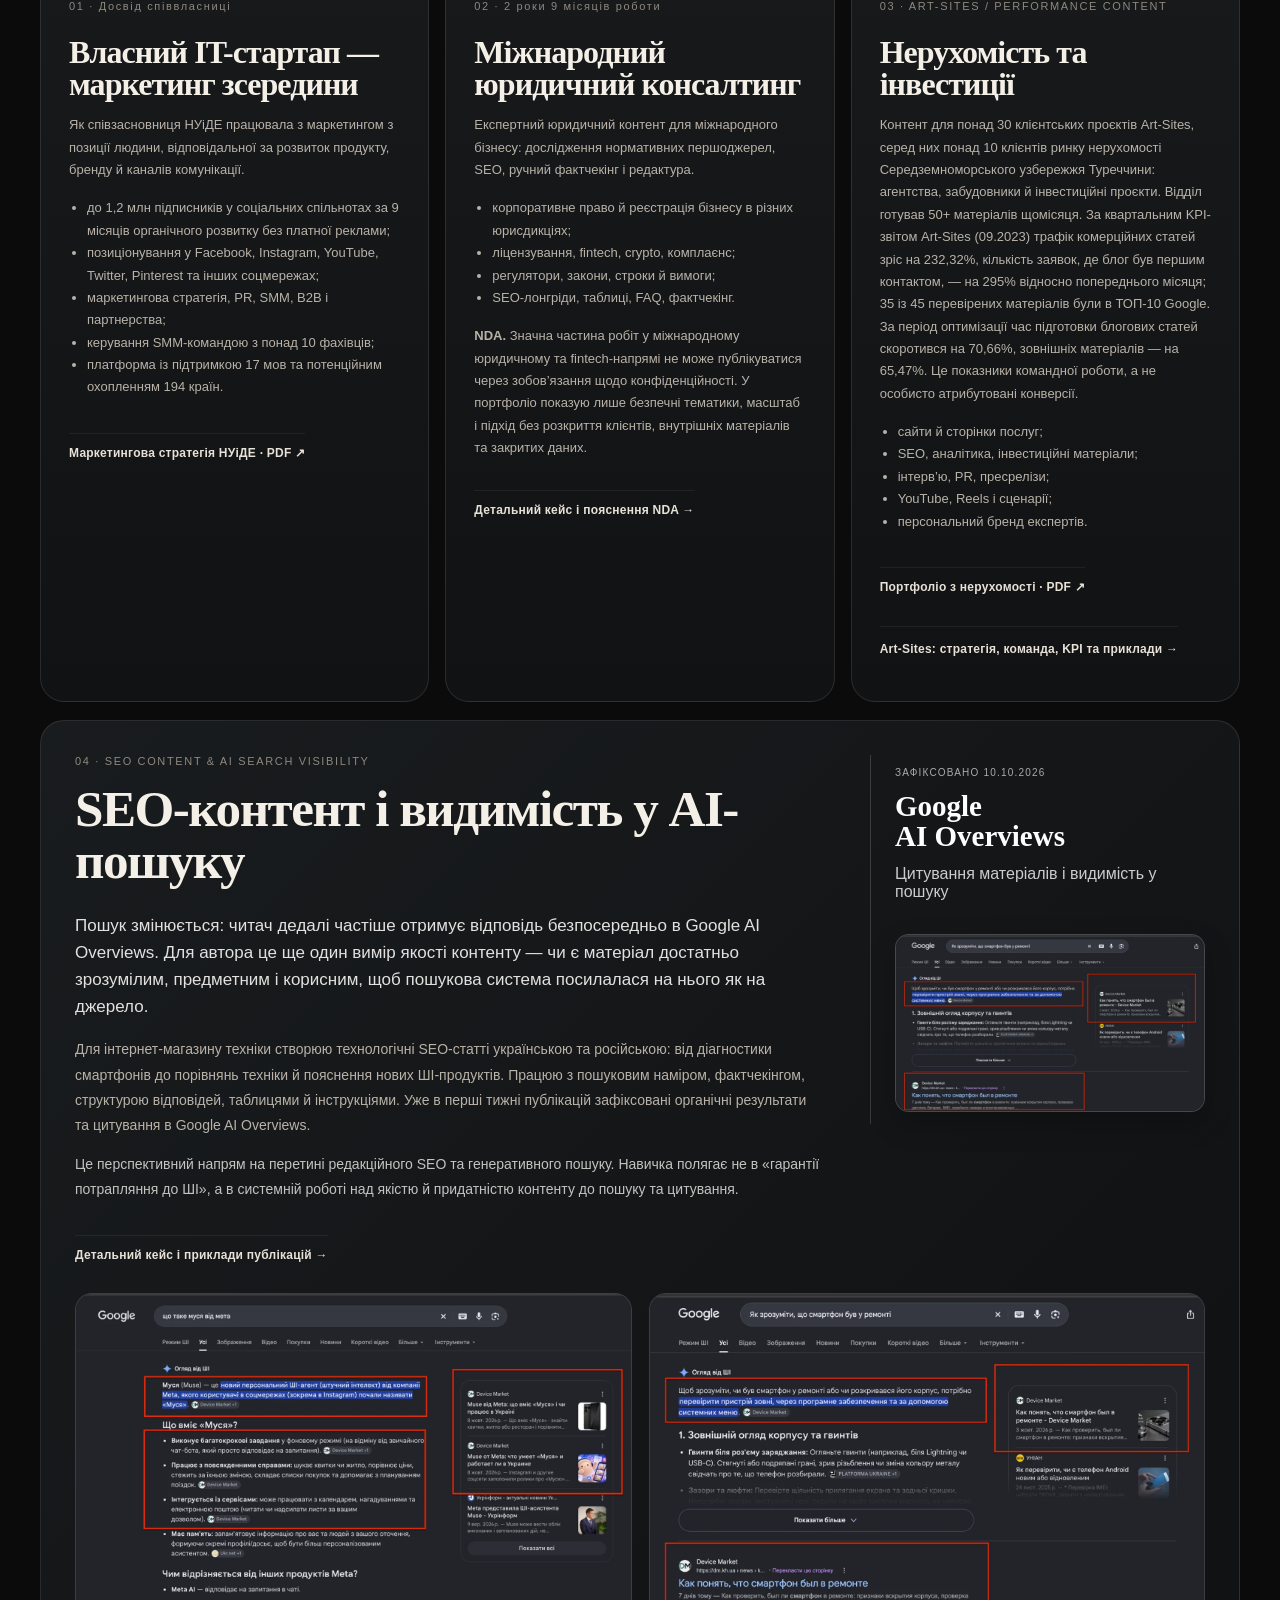
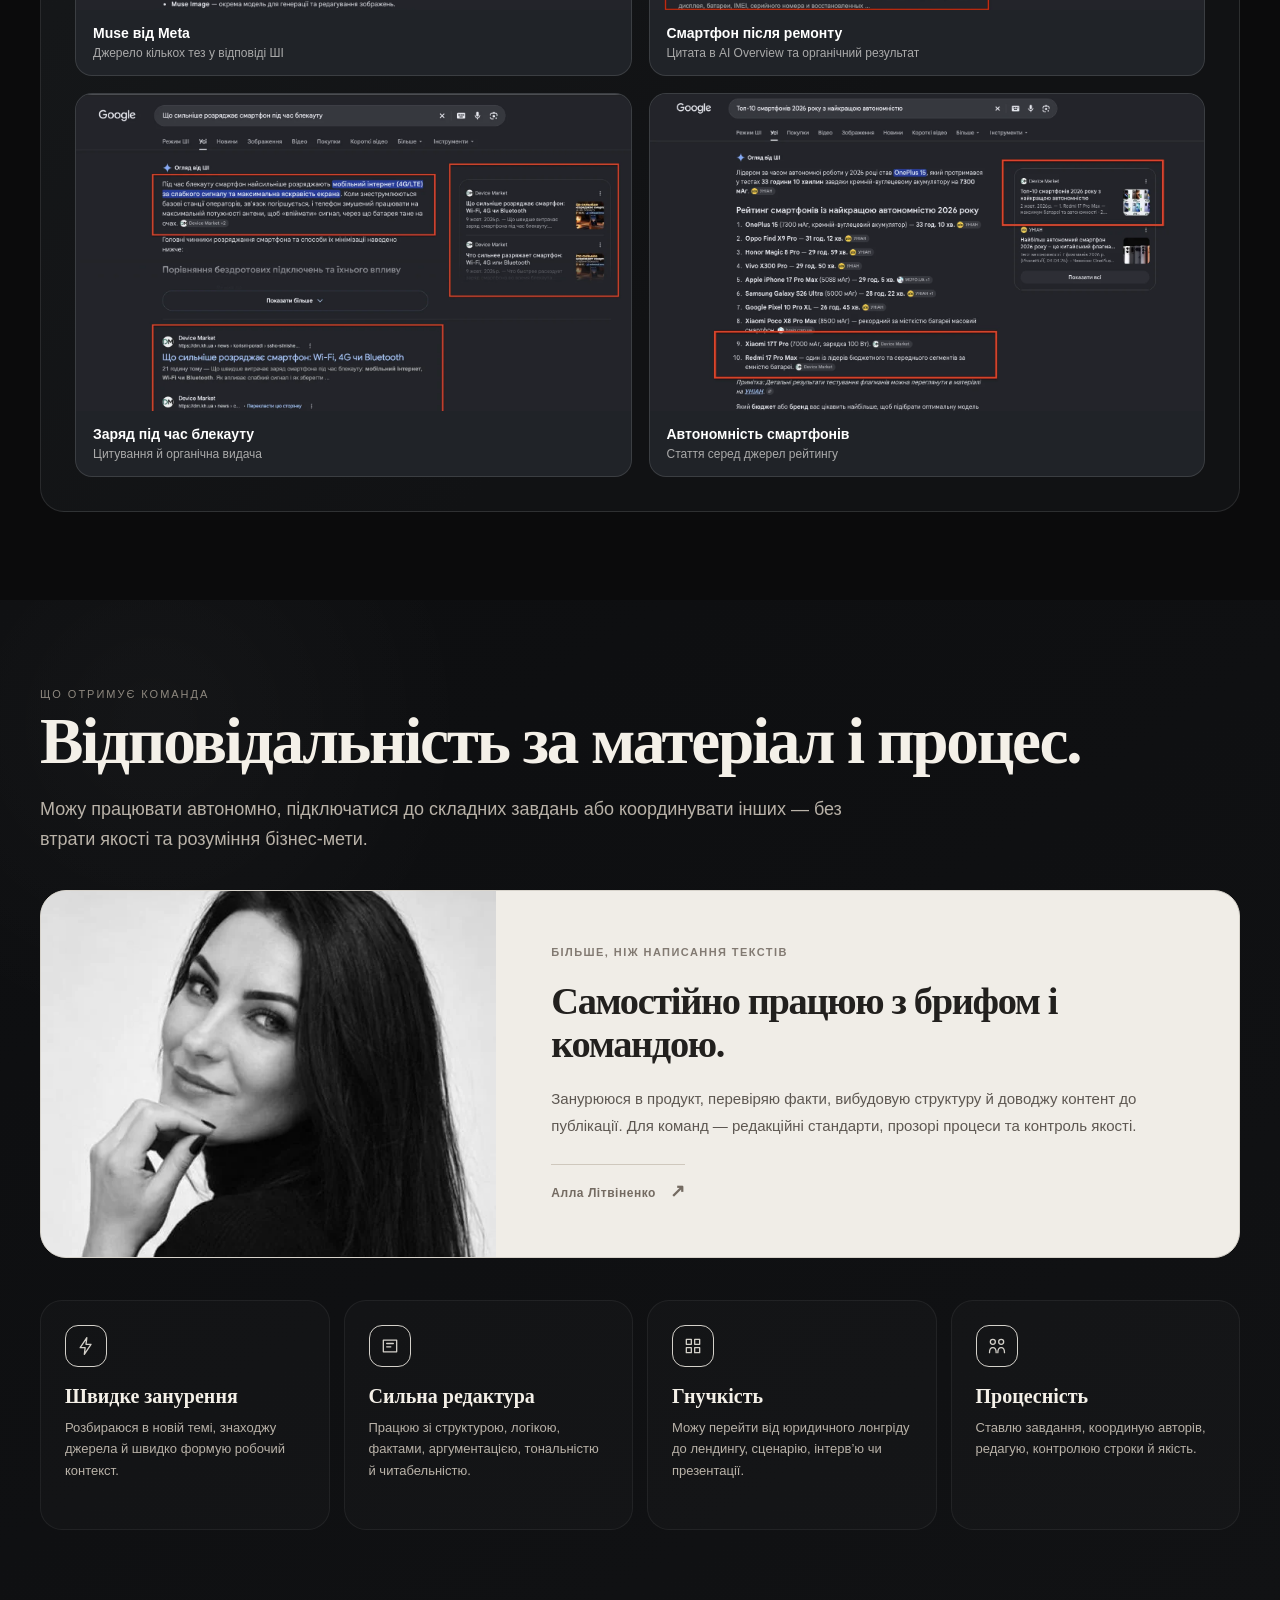
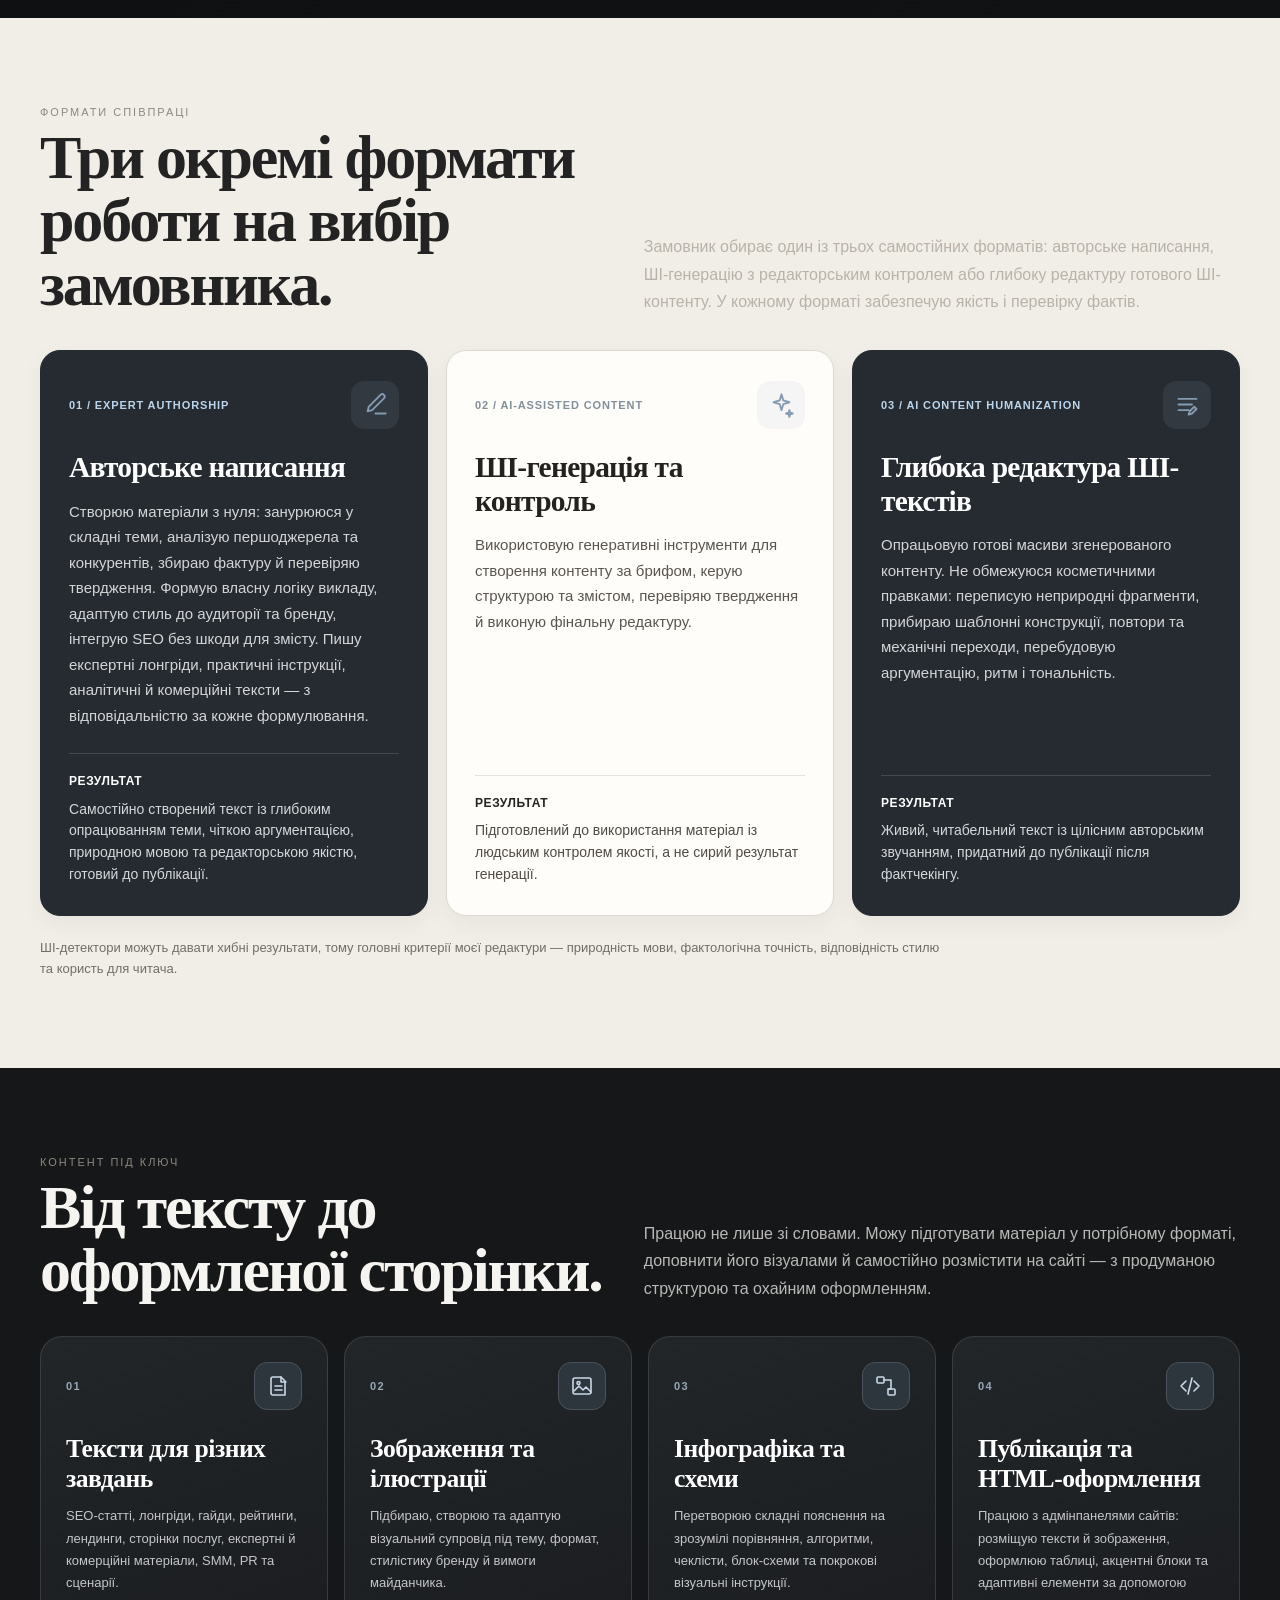
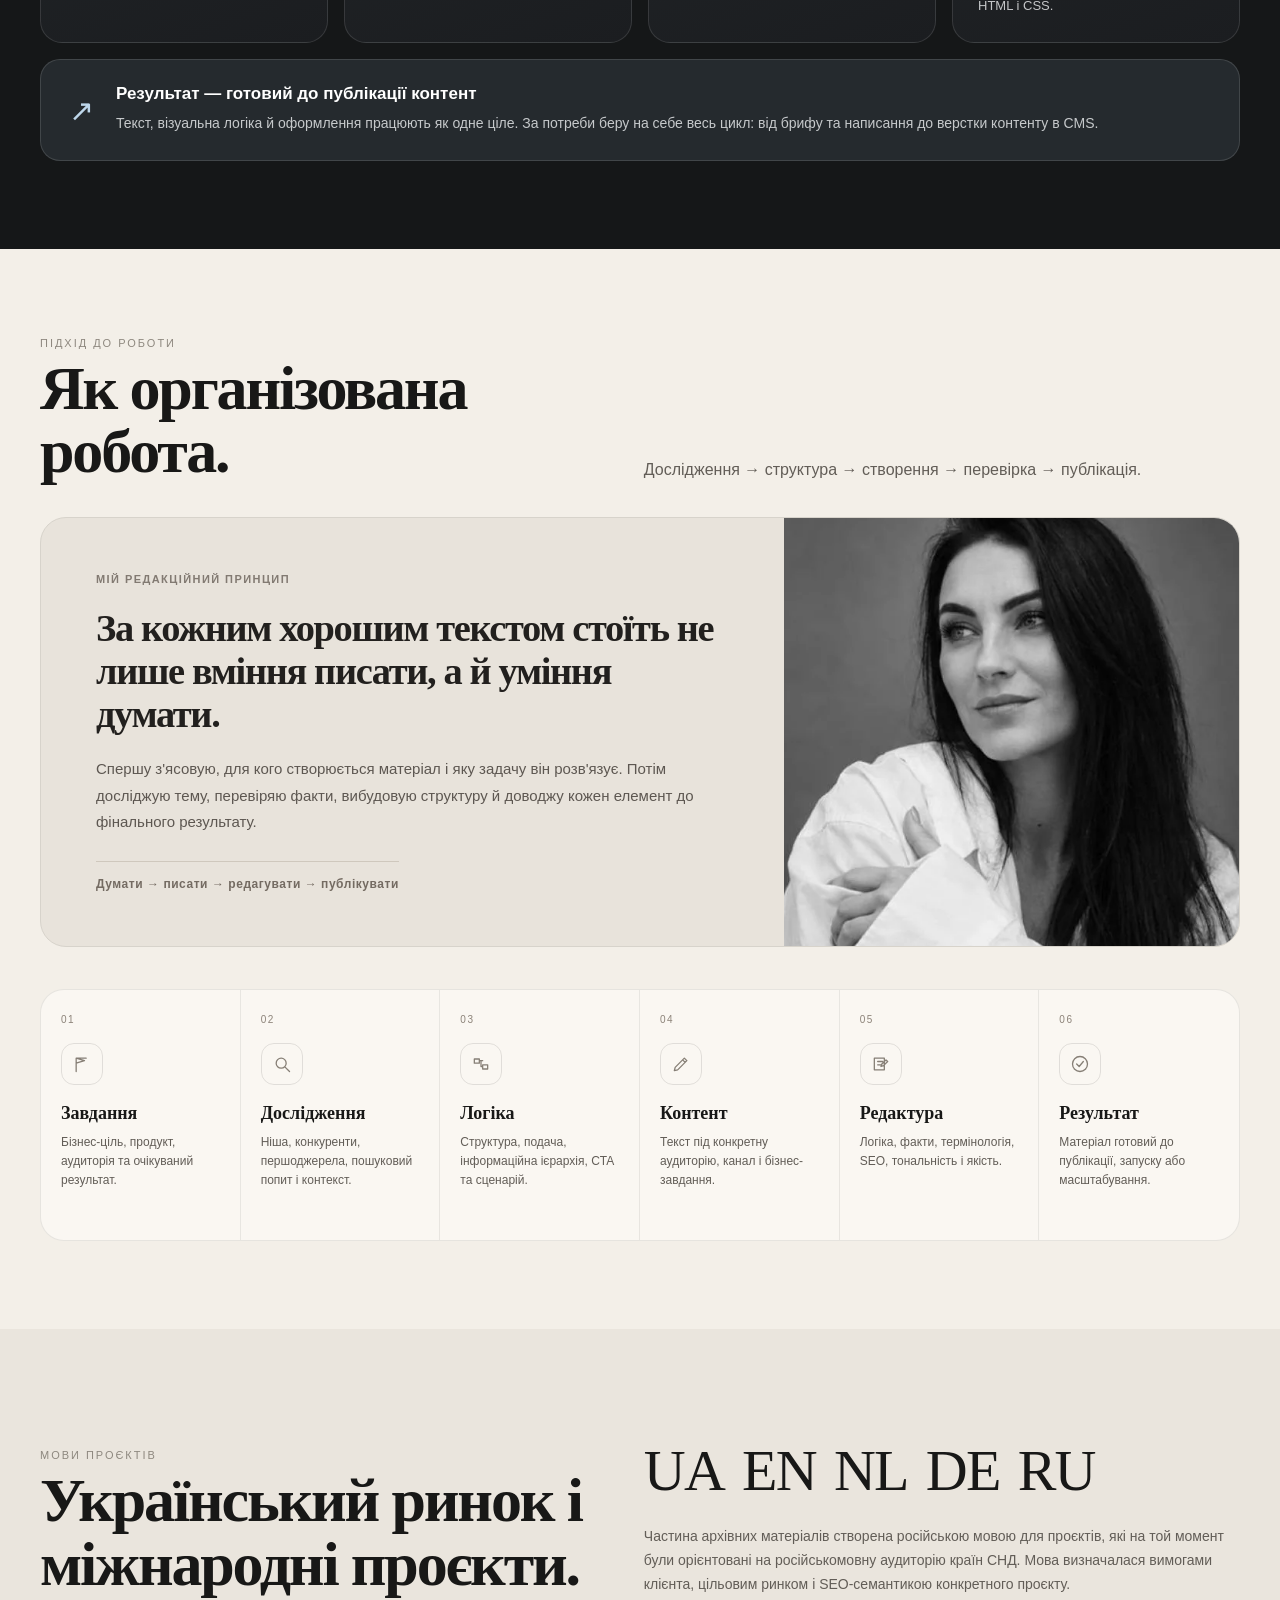
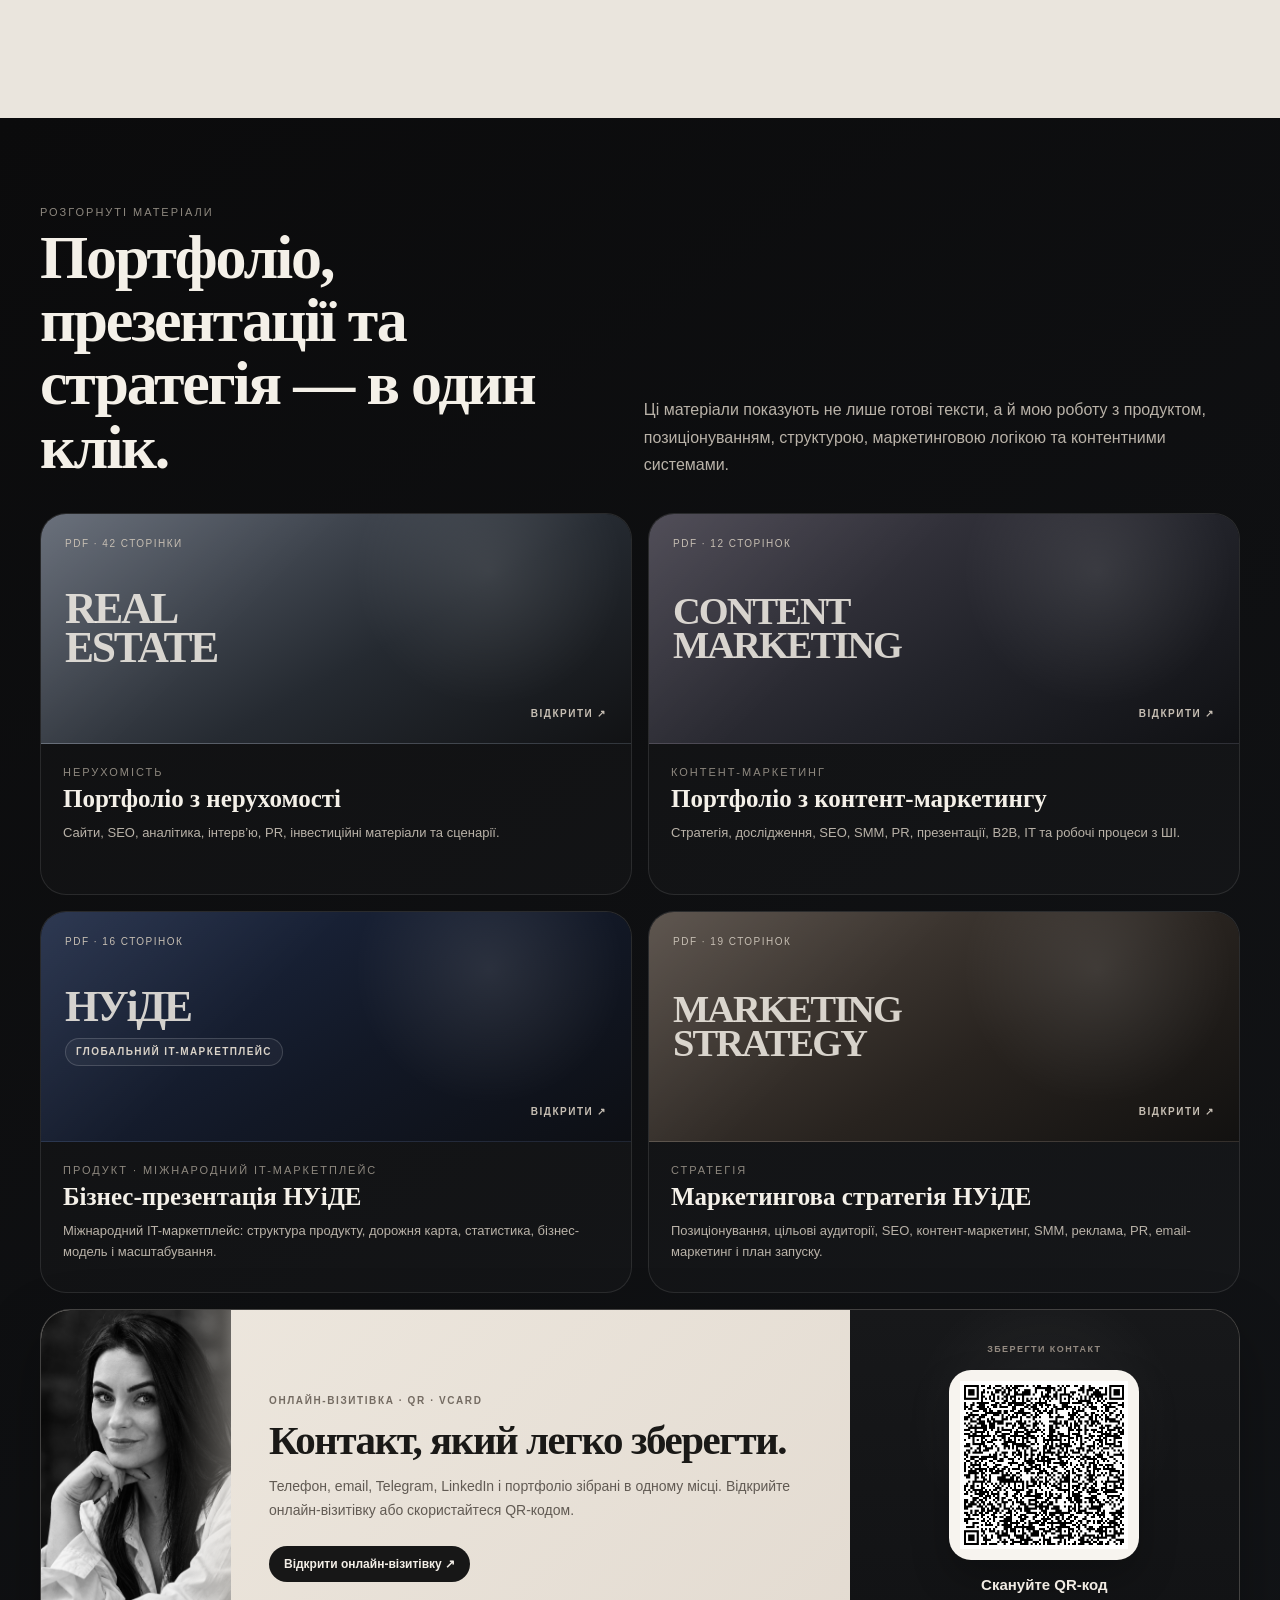
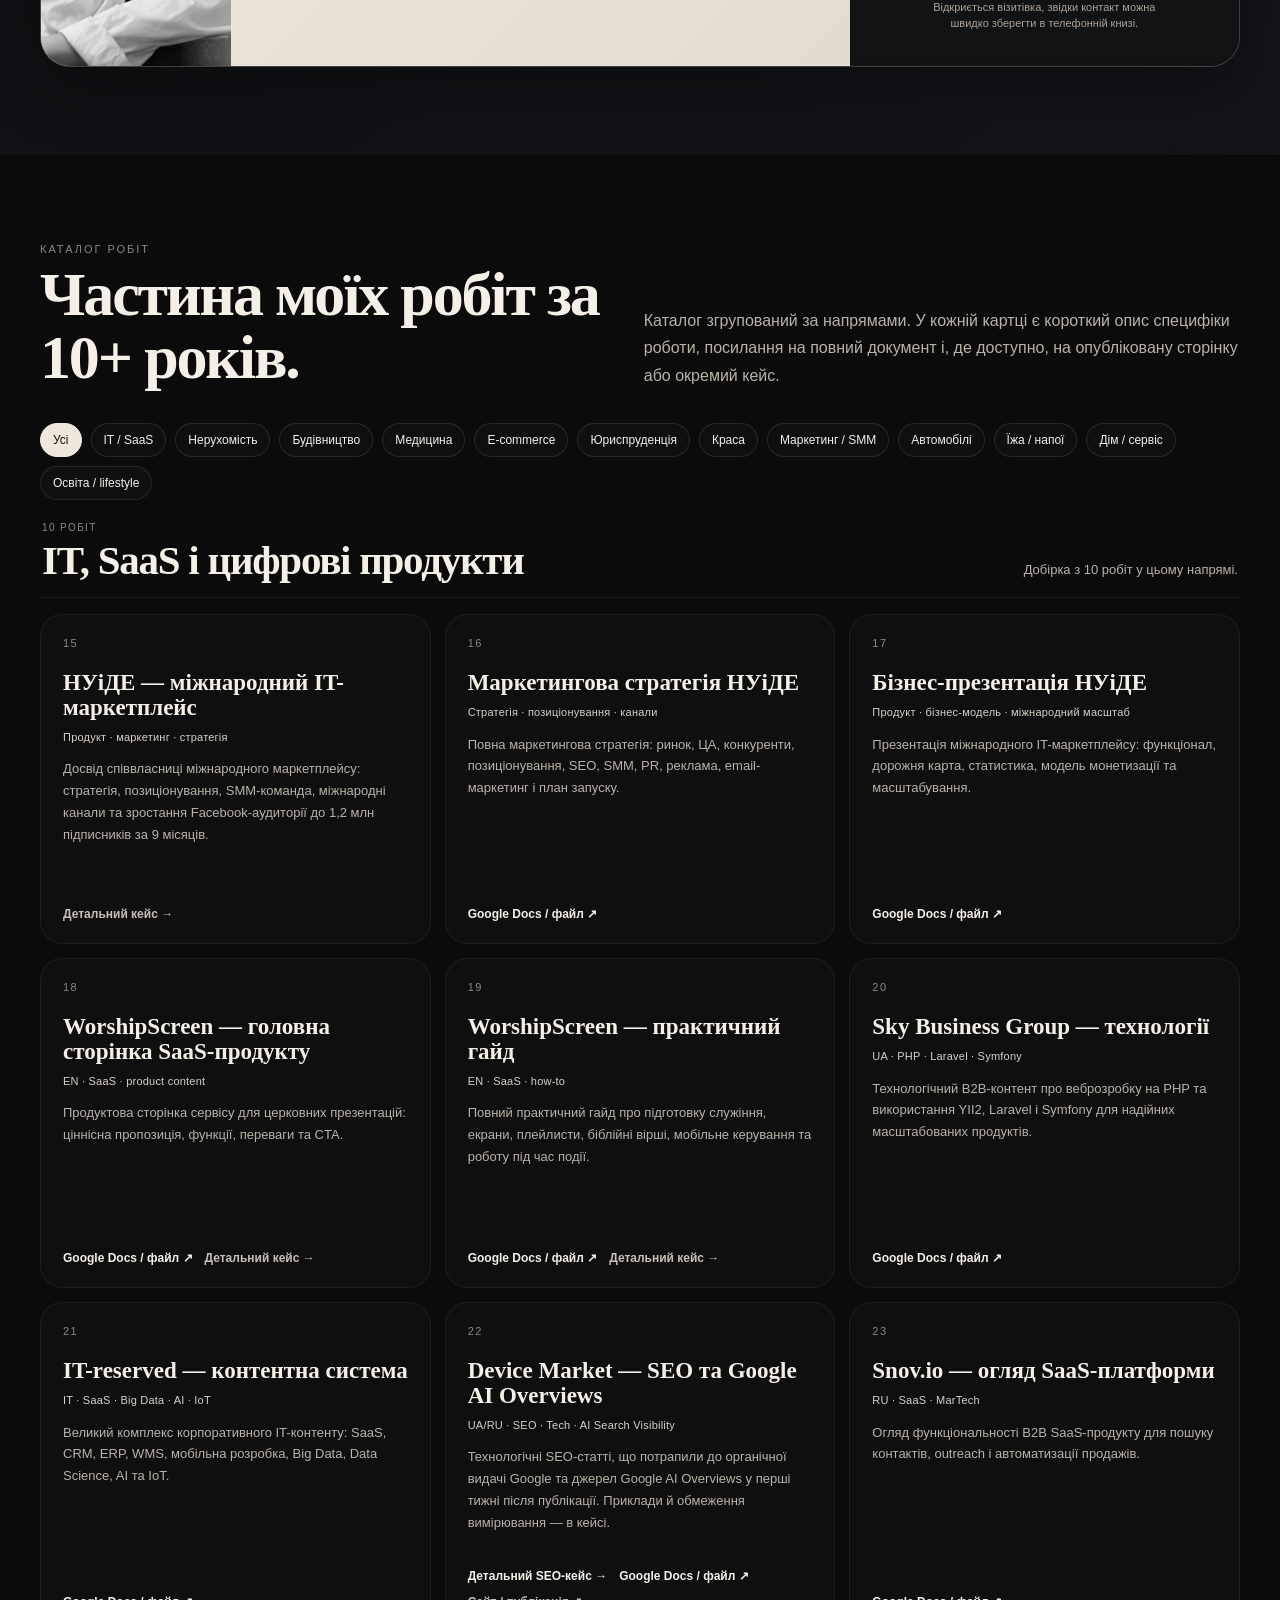
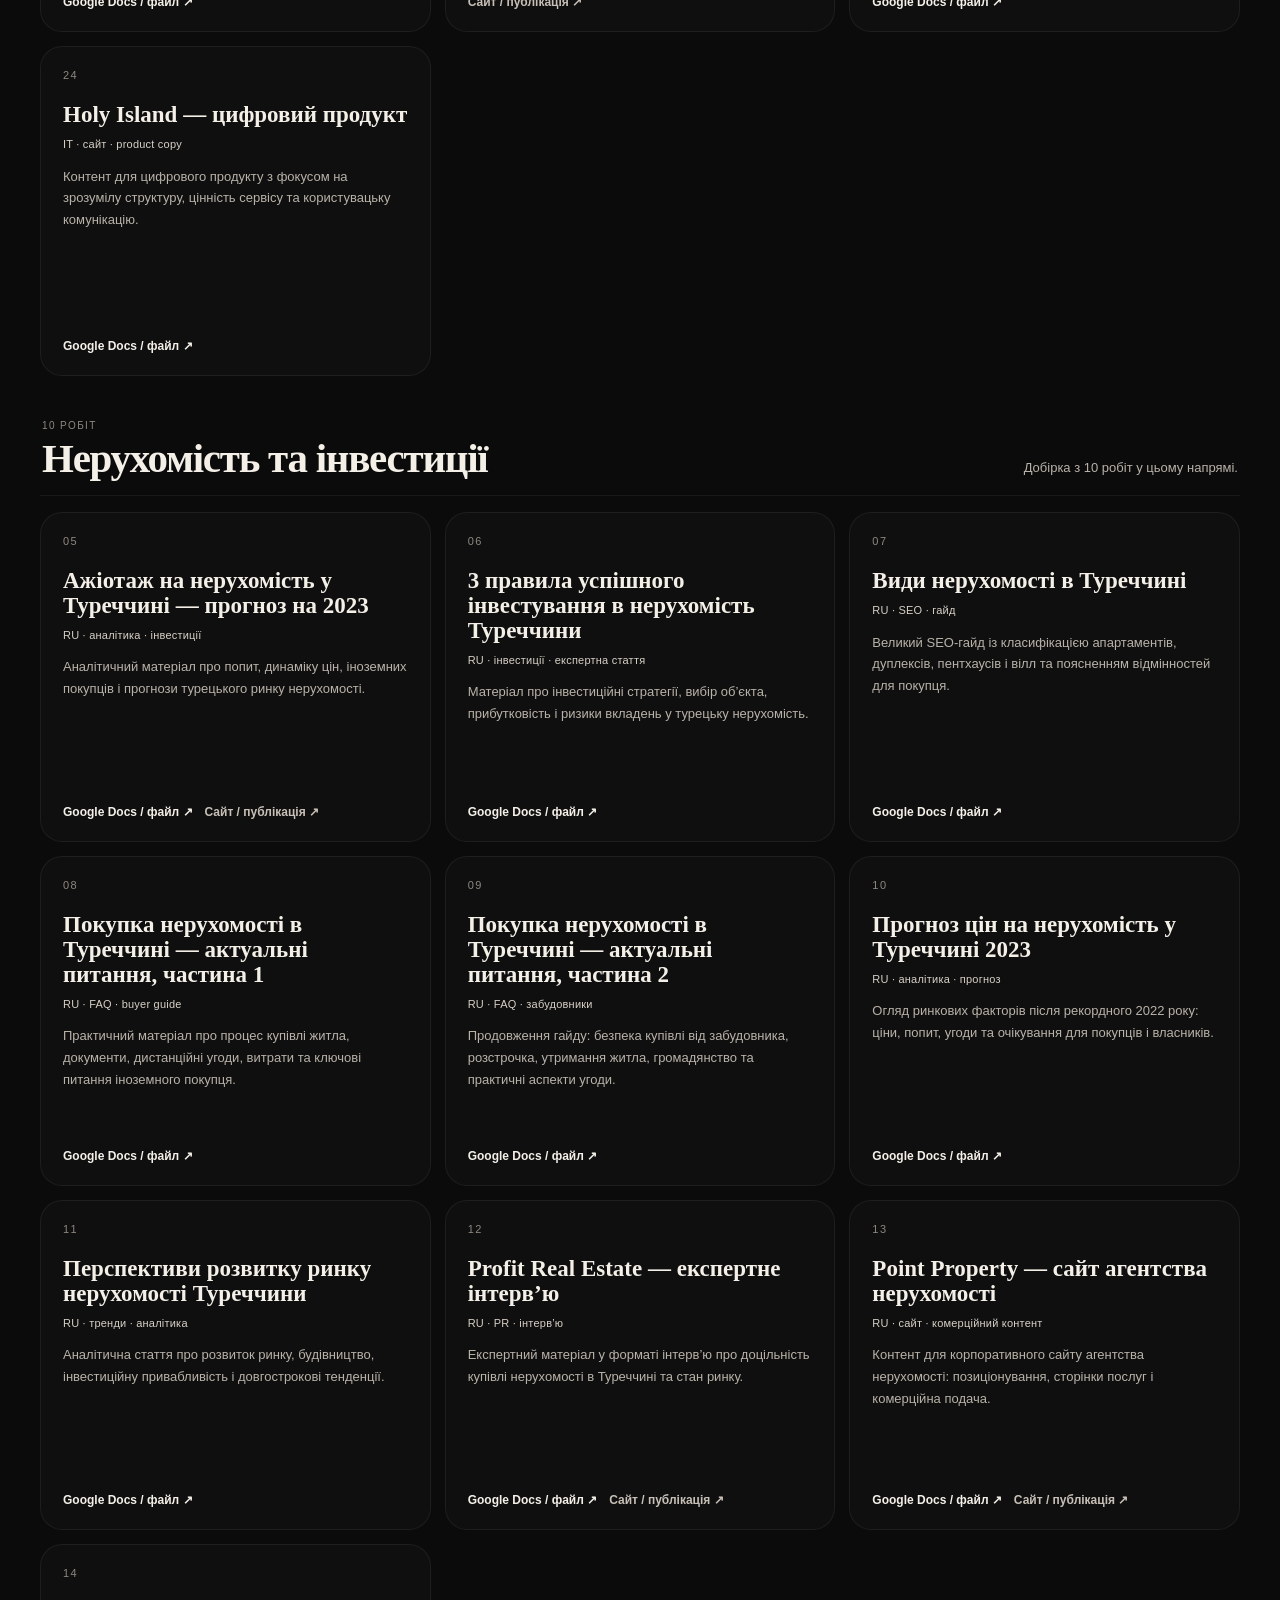
==== commit 4ecec0c7: "Refresh stylesheet cache after responsive visual polish" ====
--- a/index.html
+++ b/index.html
@@ -56,7 +56,7 @@
 <meta name="twitter:image" content="https://allalitvinenko-portfolio.github.io/portfolio/assets/social-preview-facebook.jpg?v=20260927-5">
 <meta name="twitter:image:alt" content="Алла Літвіненко — портфоліо">
 
-<link rel="stylesheet" href="assets/style.css?v=20261010-5">\n<script defer src="assets/analytics.js?v=20260927-3"></script>
+<link rel="stylesheet" href="assets/style.css?v=20261011-polish">\n<script defer src="assets/analytics.js?v=20260927-3"></script>
 </head><body>
 <header class="topbar"><div class="wrap nav"><a class="brand" href="#top">AL</a><nav class="menu"><a href="#value">Цінність</a><a href="#expertise">Експертиза</a><a href="#content-modes">Формати роботи</a><a href="#selected">Кейси</a><a href="#catalog">Роботи</a><a href="#materials">Матеріали</a><a href="#cv">CV</a><a href="#contacts">Контакти</a></nav></div></header>
 <main id="top">
--- a/assets/style.css
+++ b/assets/style.css
@@ -1433,3 +1433,31 @@
 @media(max-width:1020px){.stats-eight .stat strong{font-size:clamp(28px,4.4vw,41px)}}
 @media(max-width:700px){.stats-eight .stat{padding:22px 18px;min-height:unset}.stats-eight .stat strong{font-size:clamp(29px,7vw,42px)}}
 @media(max-width:520px){.stats-eight .stat strong{font-size:35px}}
+
+/* Section-order visual QA, October 2026: preserve all portfolio blocks */
+#cv,#selected{position:relative}
+.section.light + .section.light{border-top:1px solid rgba(40,38,34,.12)}
+#cv .section-head,#selected .section-head{margin-bottom:28px}
+#cv .cv-grid .value-card{display:flex;flex-direction:column;min-width:0}
+#cv .cv-grid .value-card .actions{margin-top:auto;padding-top:18px;display:flex;flex-wrap:wrap;align-items:center;gap:9px}
+#cv .cv-grid .value-card .btn{max-width:100%;white-space:normal;text-align:center;overflow-wrap:anywhere}
+#selected .portfolio-lane{min-width:0}
+#selected .lane-items{min-width:0}
+#selected .lane-static{min-width:0;overflow-wrap:break-word}
+#selected a,#cv a{overflow-wrap:anywhere}
+.stats-eight .stat{min-width:0}
+@media(max-width:1020px){
+  #cv .cv-grid{grid-template-columns:repeat(2,minmax(0,1fr))}
+  #selected .portfolio-lanes{grid-template-columns:1fr}
+}
+@media(max-width:760px){
+  .section{padding-top:60px;padding-bottom:60px}
+  #cv .cv-grid{grid-template-columns:1fr}
+  #cv .section-head,#selected .section-head{margin-bottom:22px}
+  #selected .portfolio-lane{padding:22px 18px}
+  #cv .cv-grid .value-card{min-height:0}
+}
+@media(max-width:420px){
+  #cv .cv-grid .value-card .actions{flex-direction:column;align-items:stretch}
+  #cv .cv-grid .value-card .btn{width:100%;justify-content:center}
+}
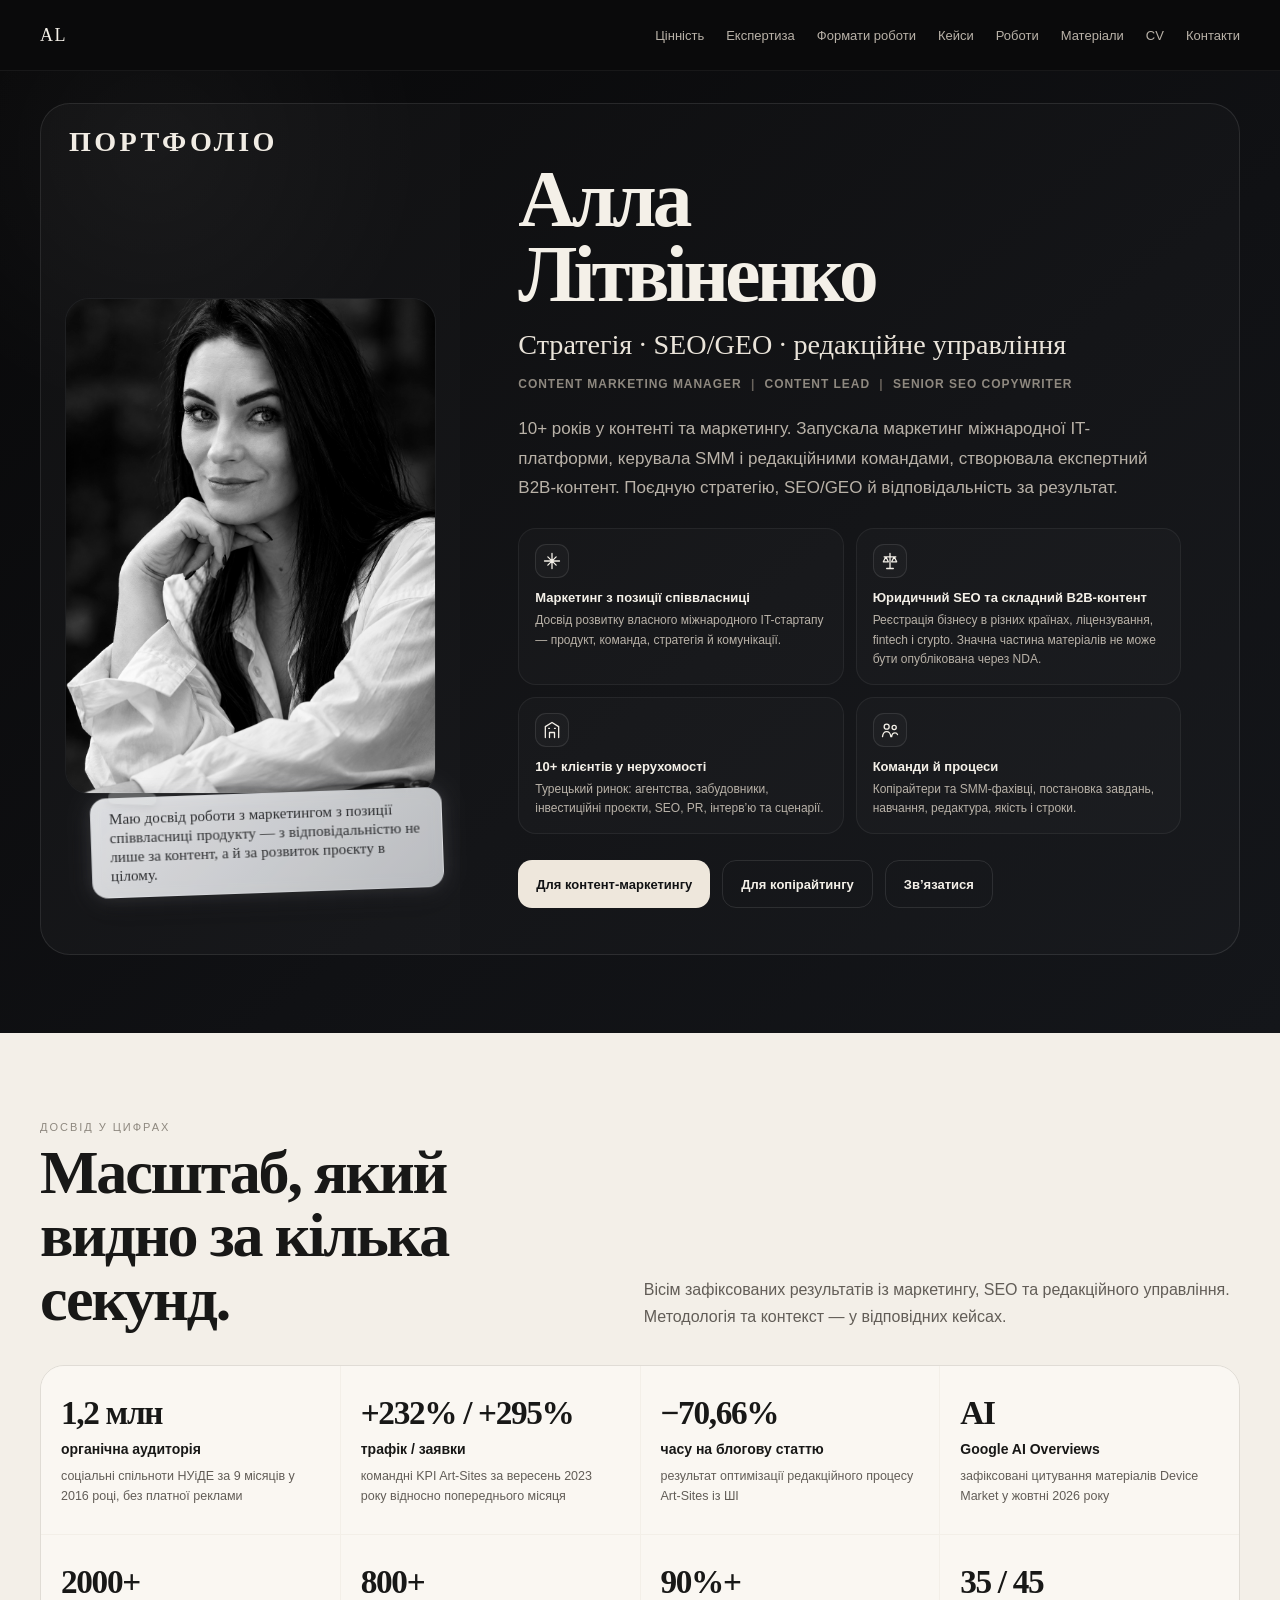
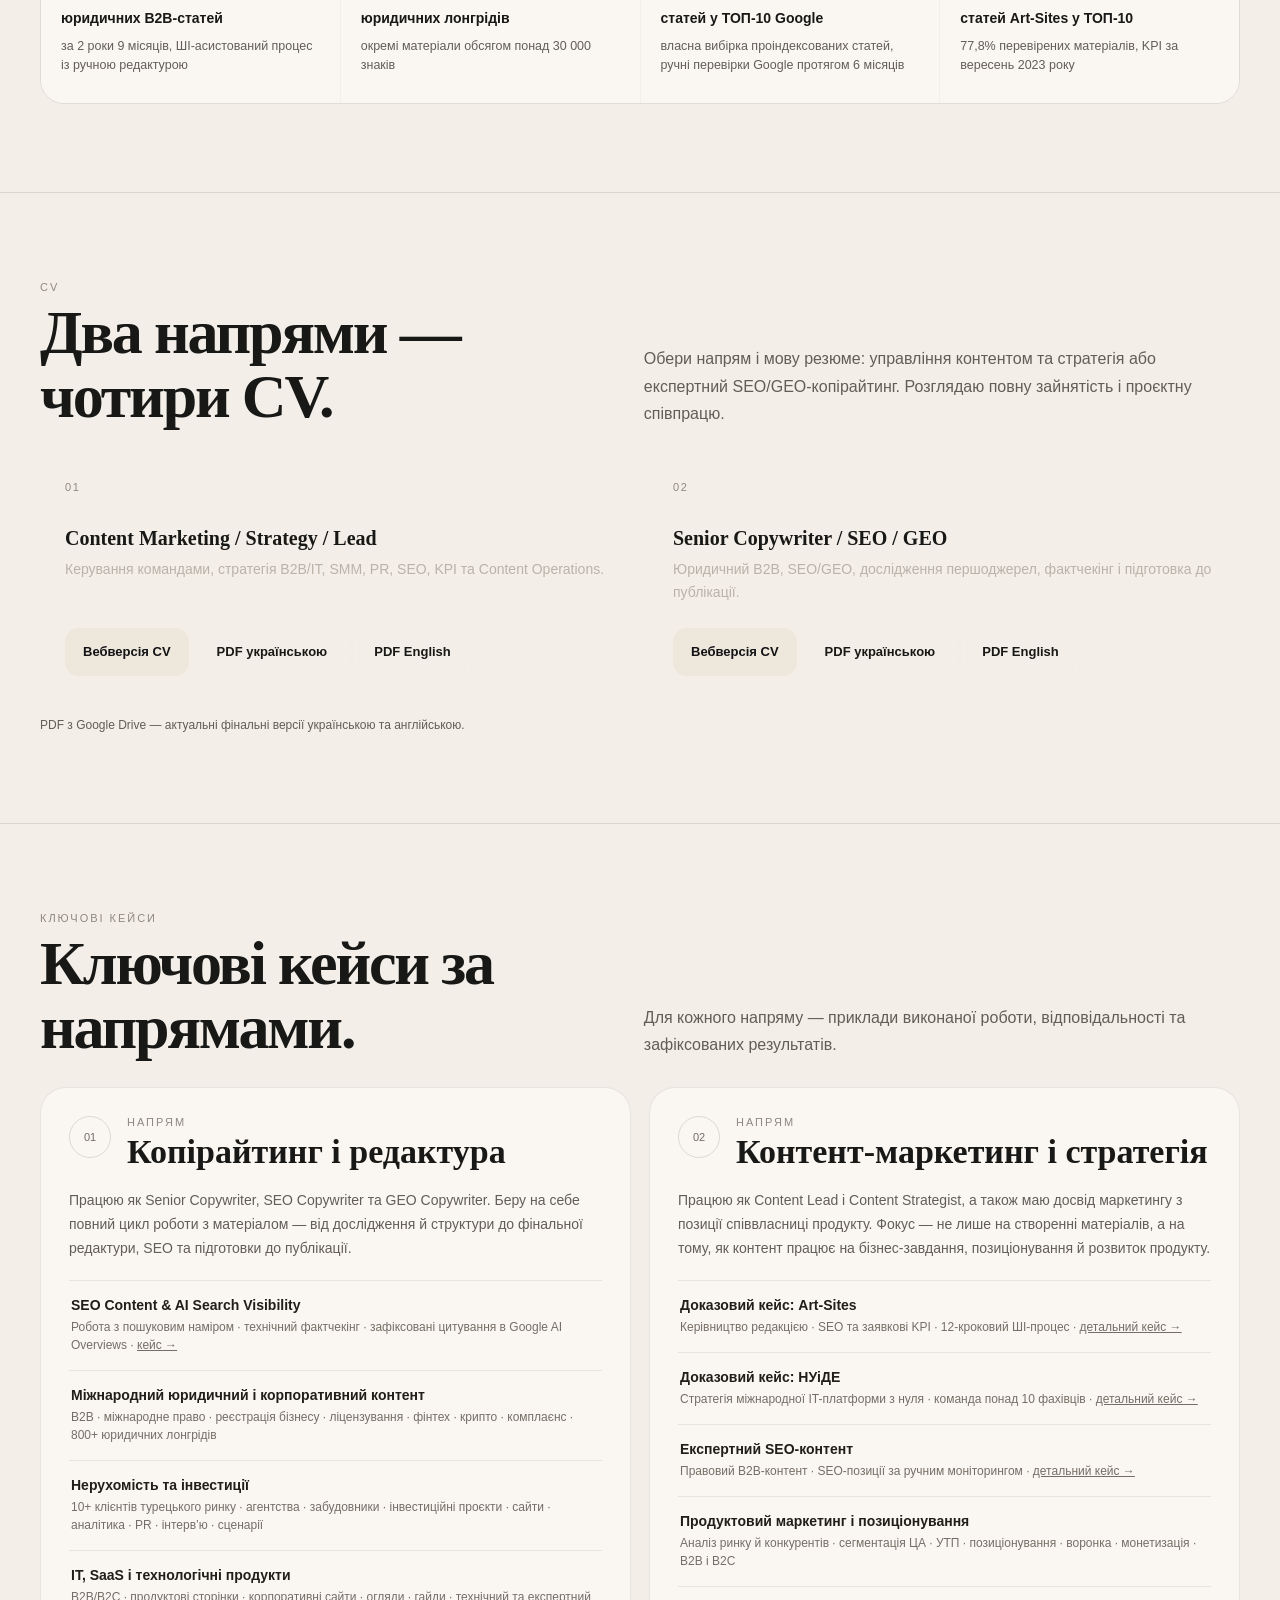
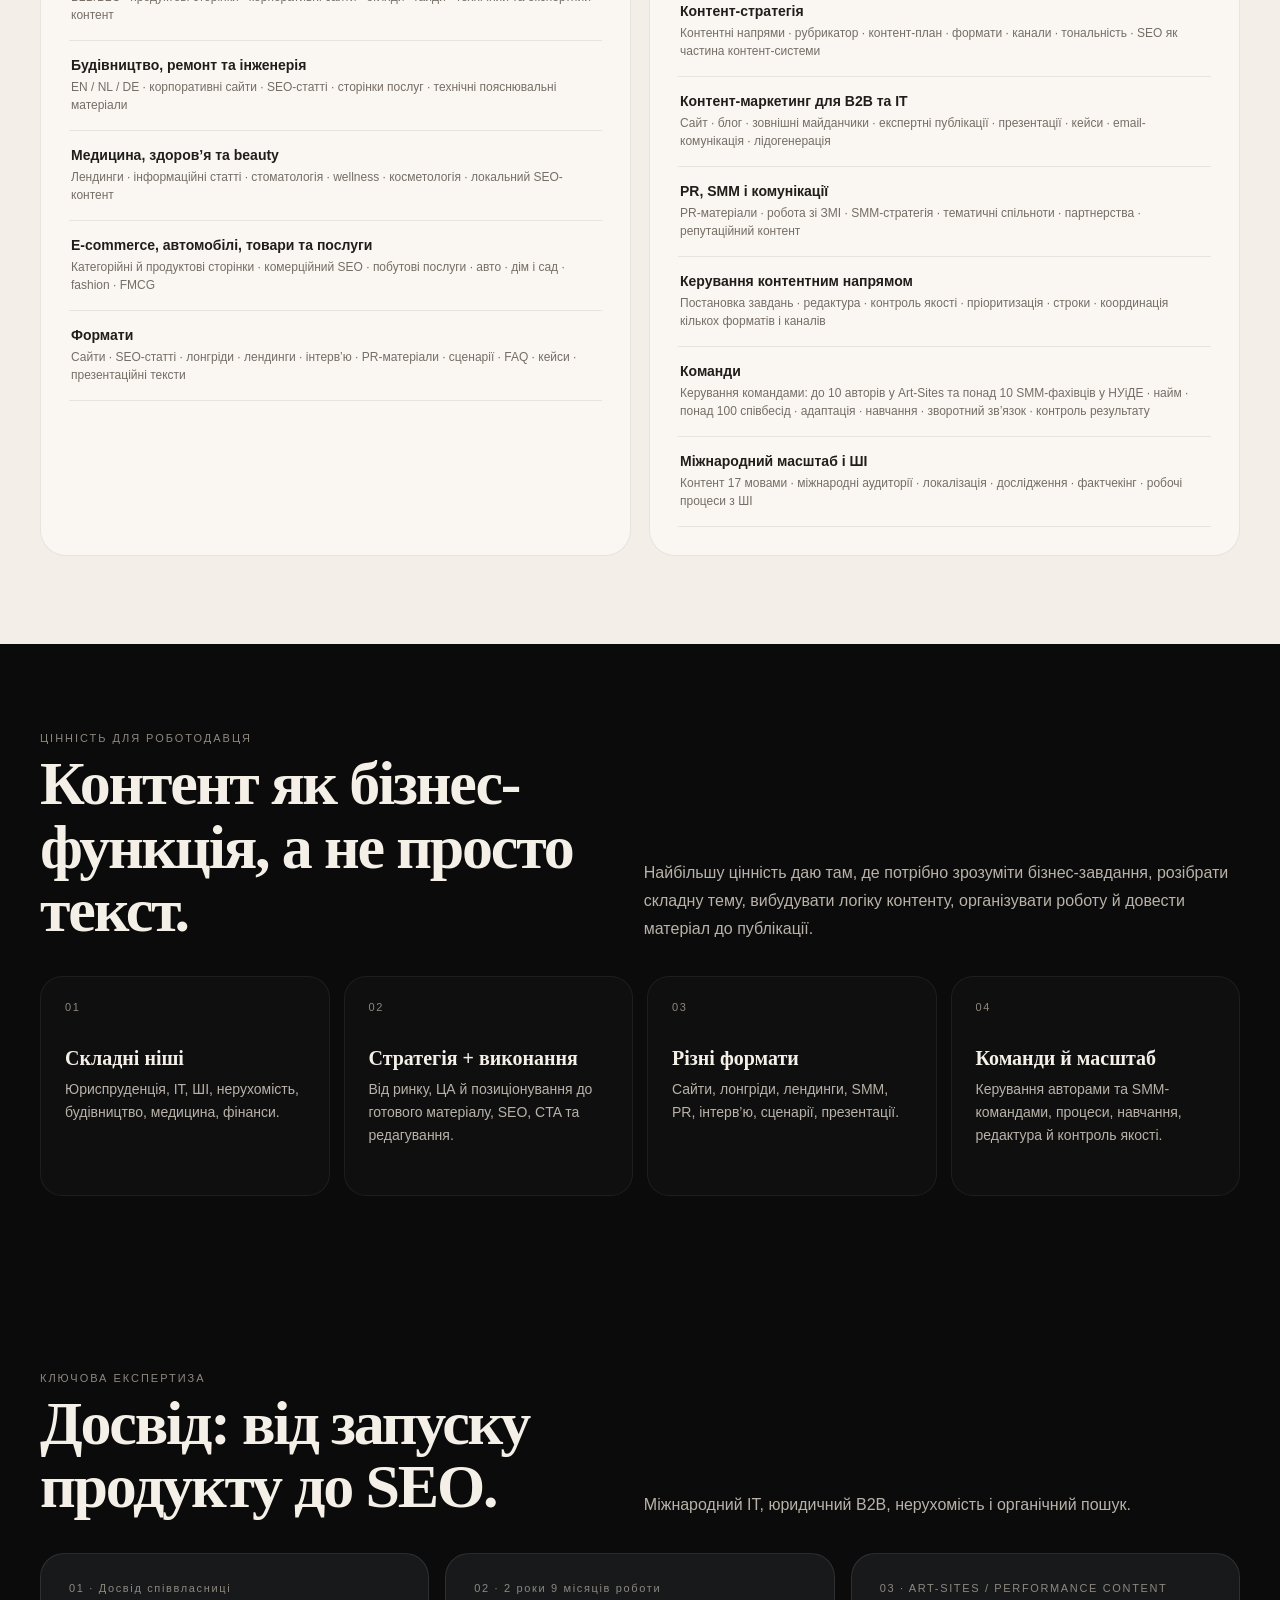
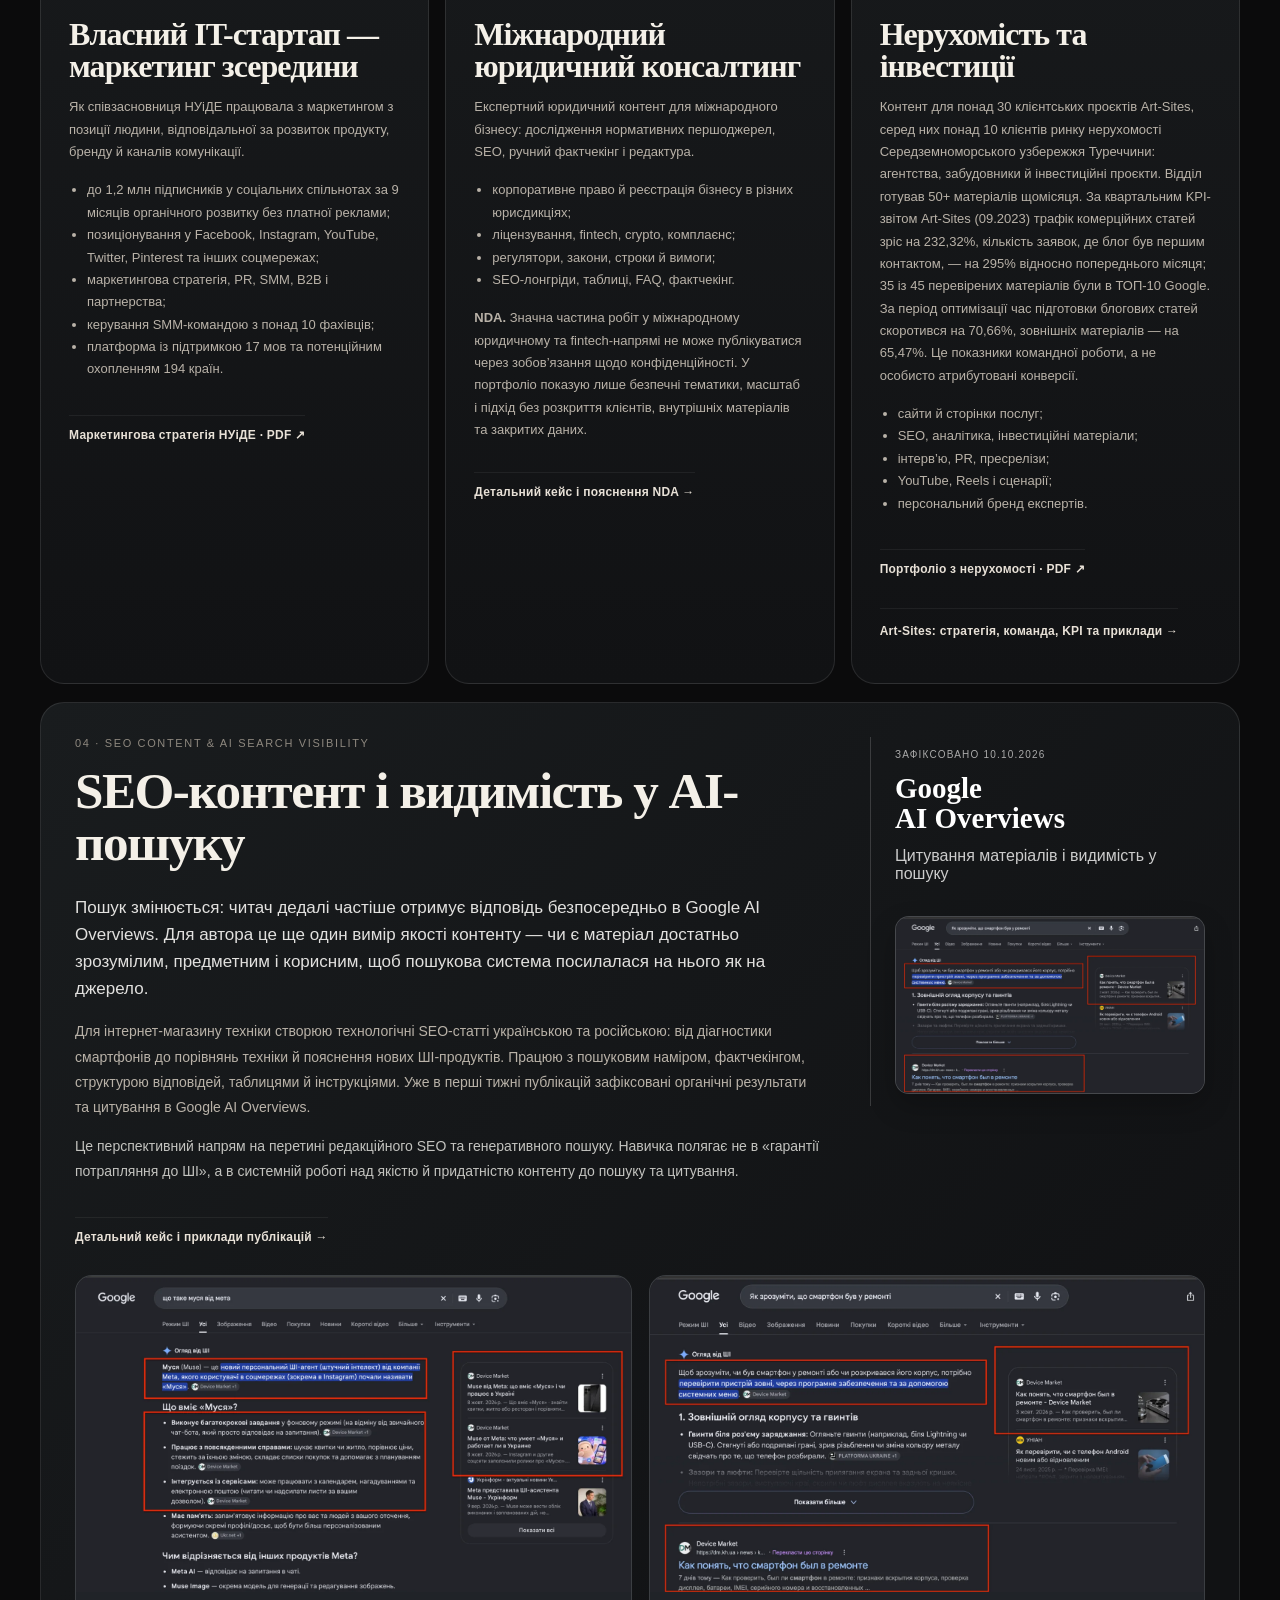
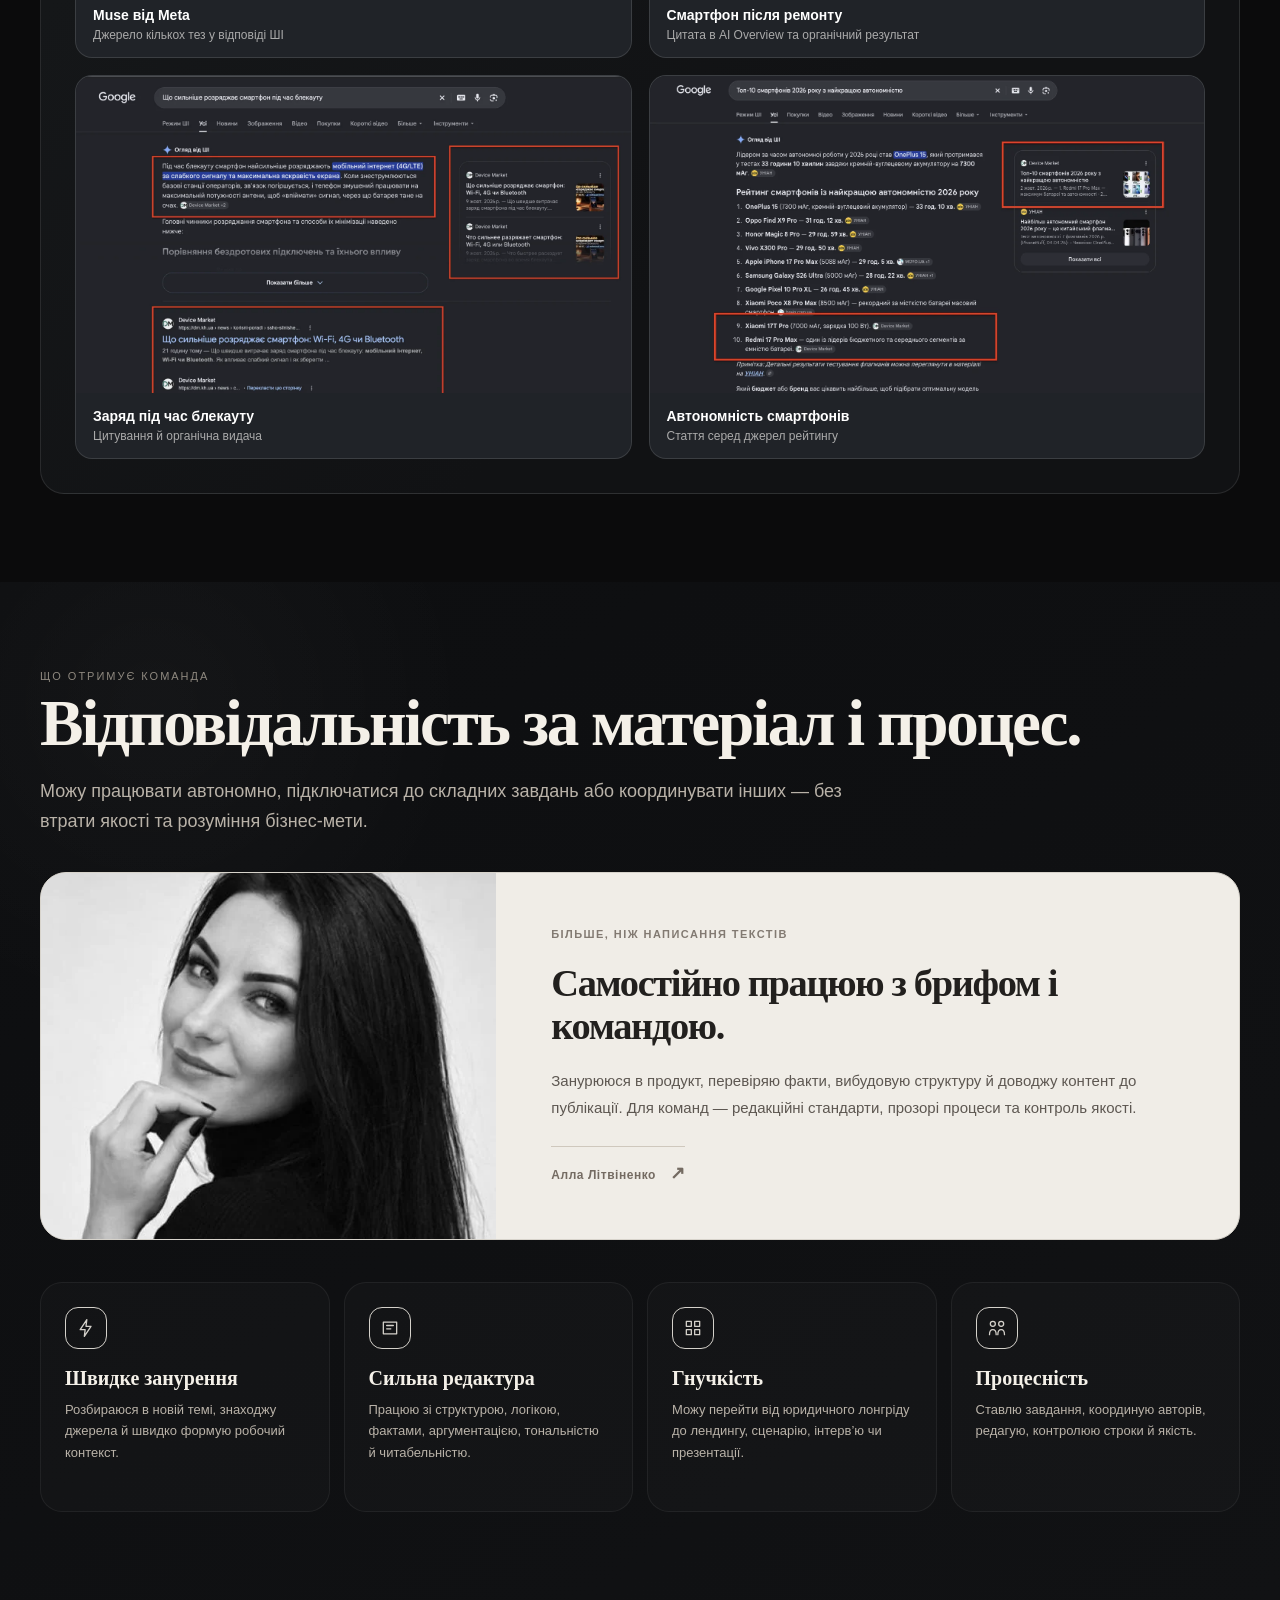
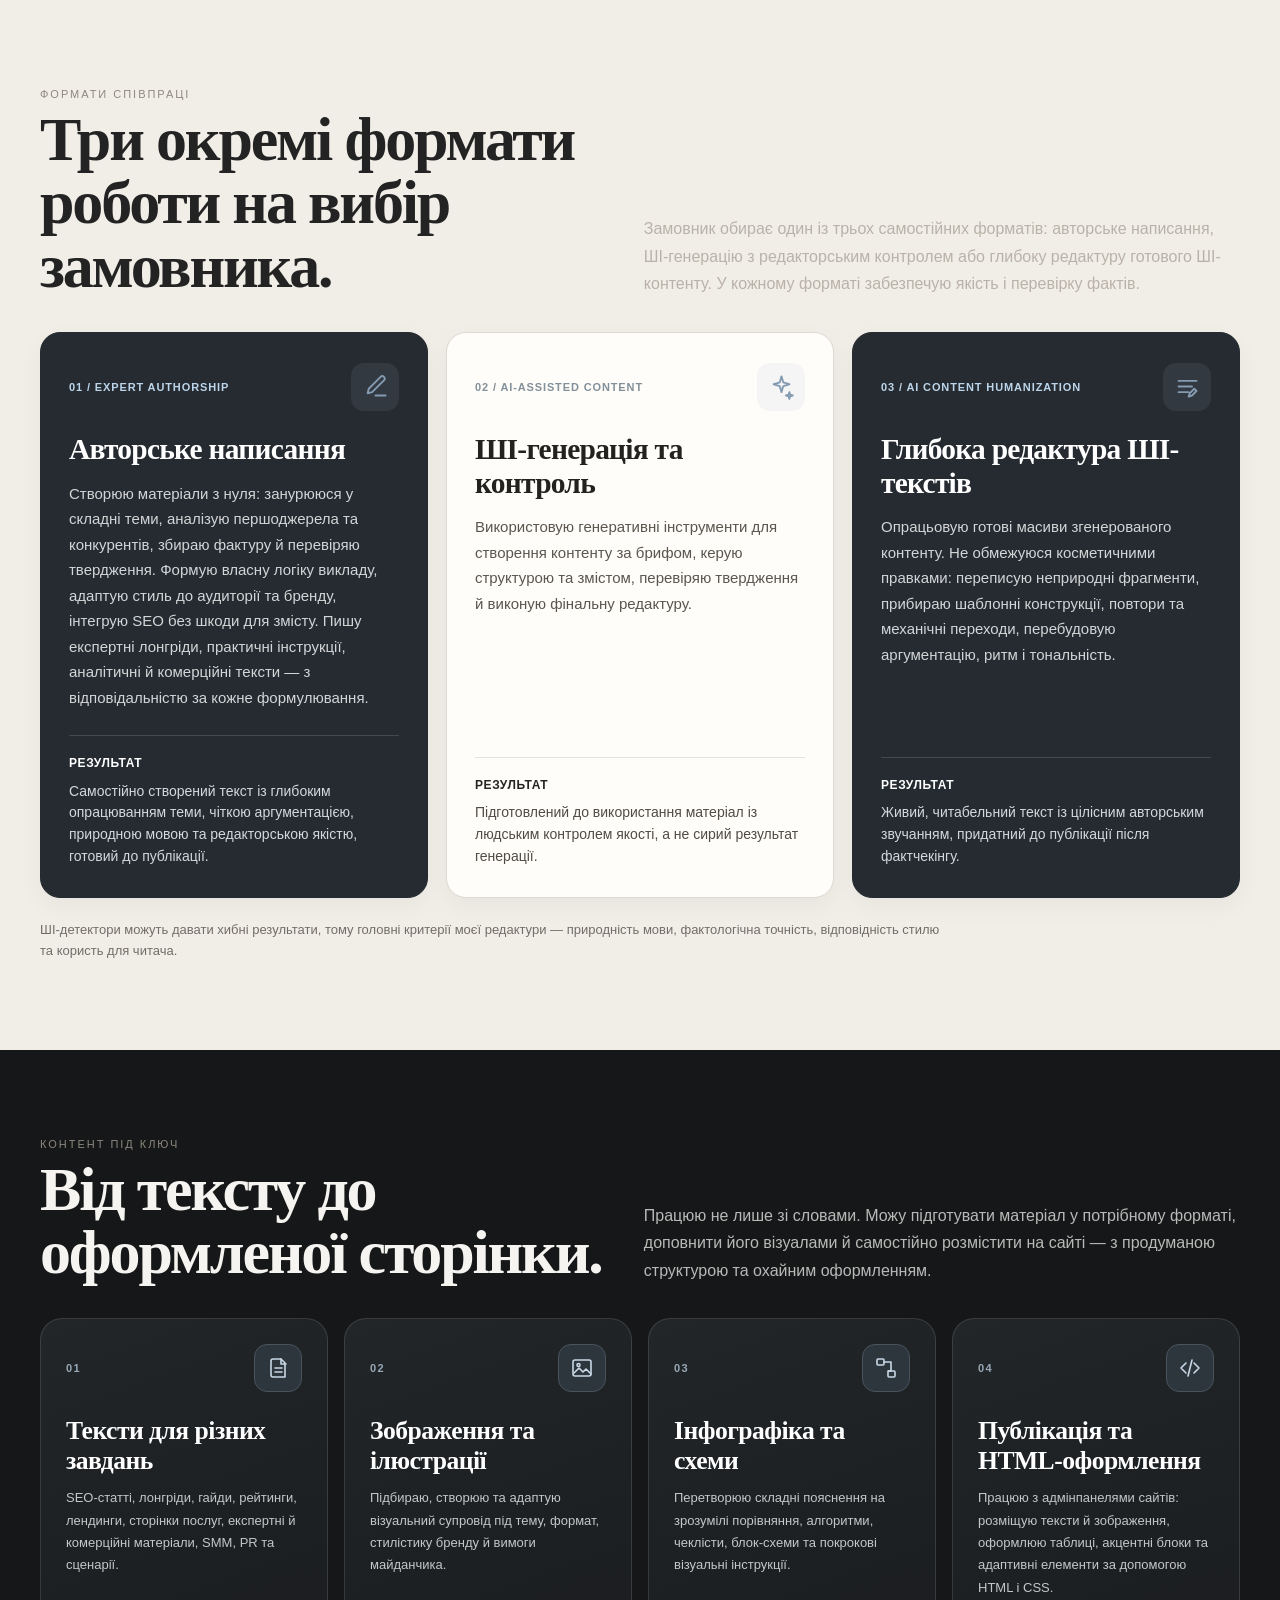
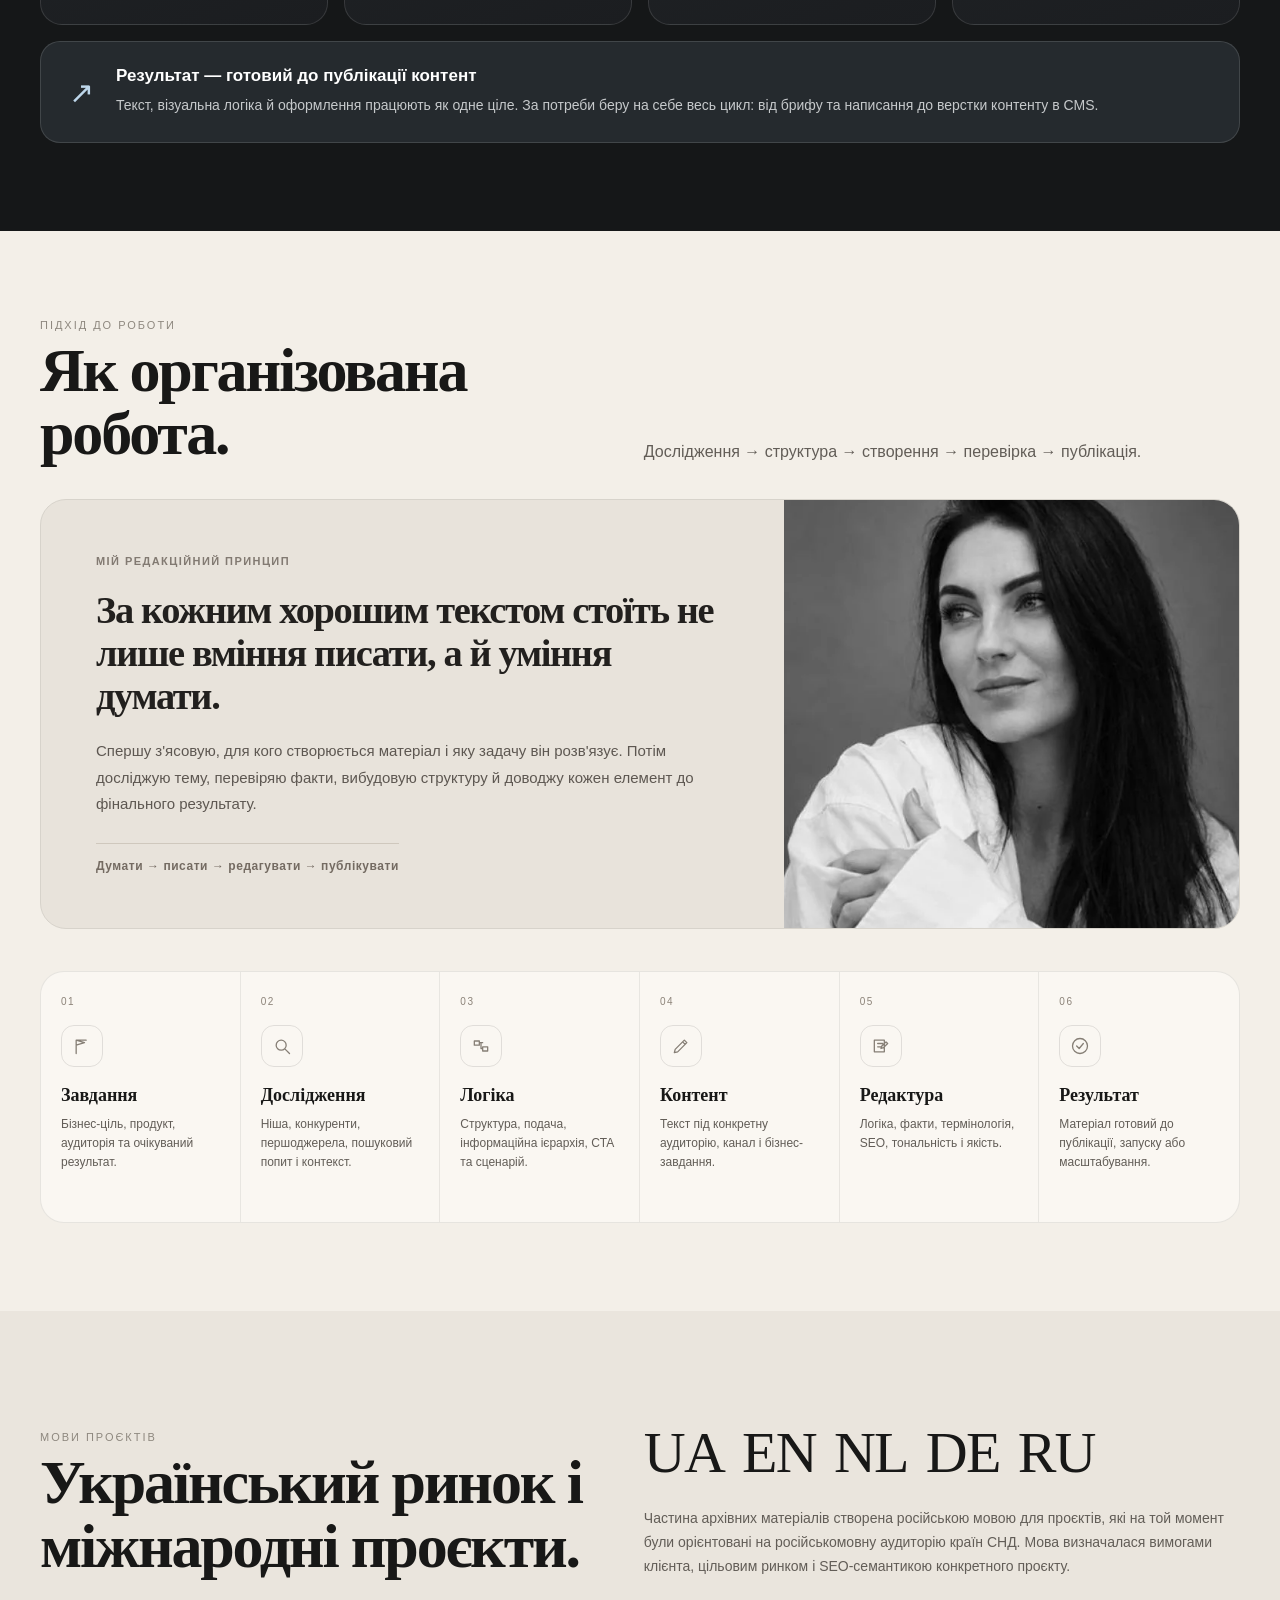
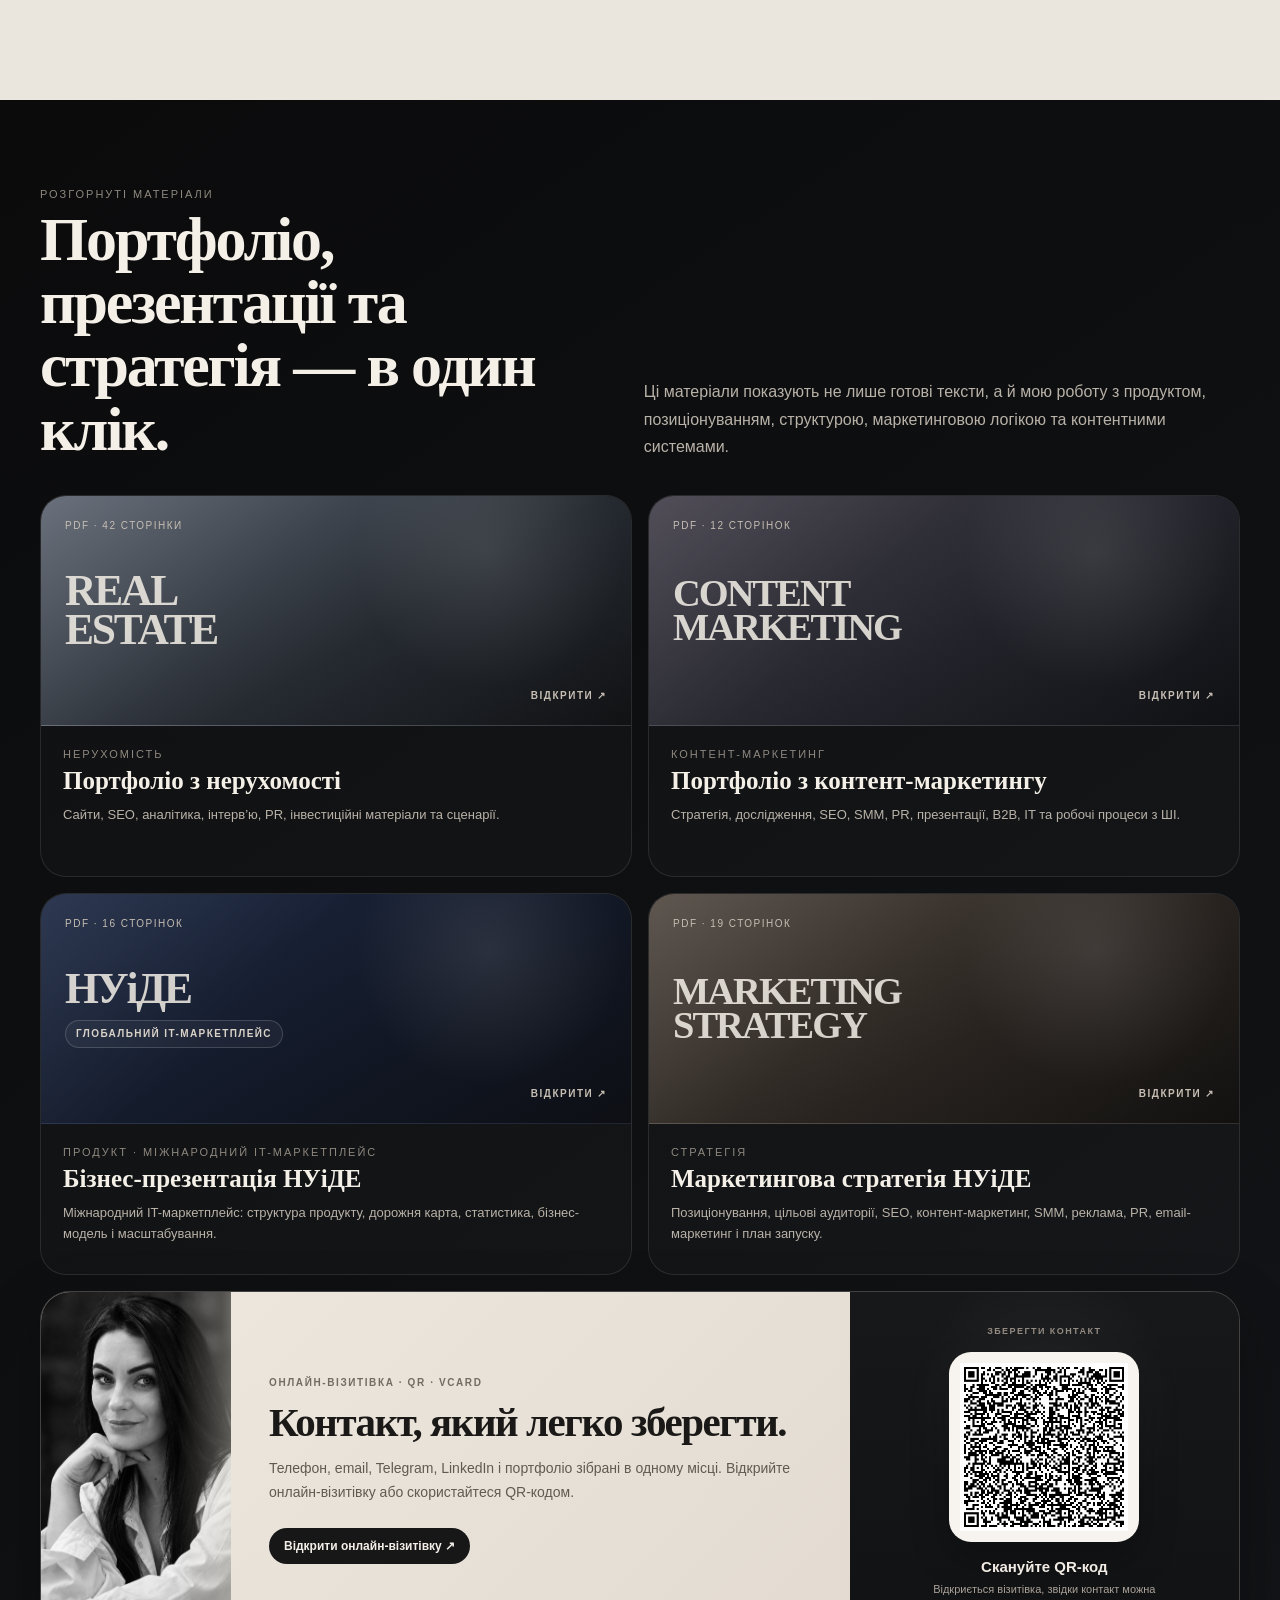
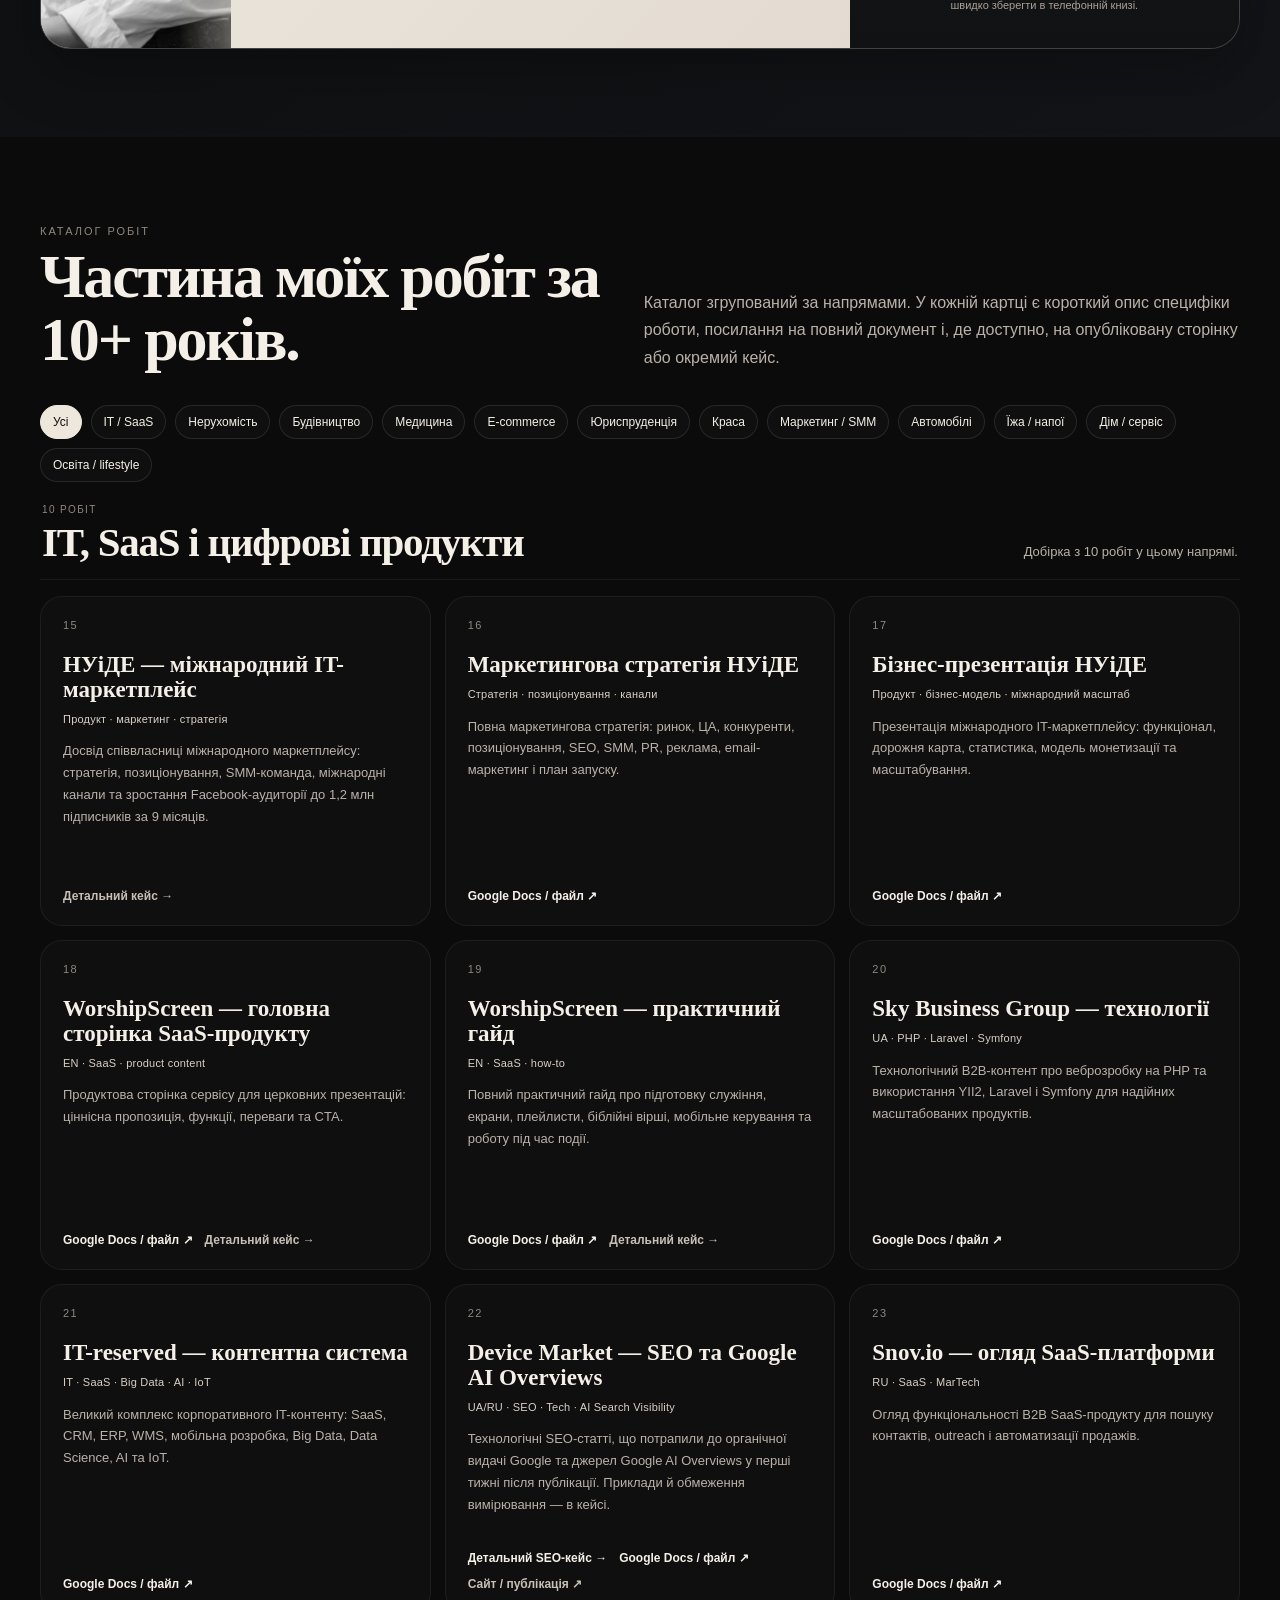
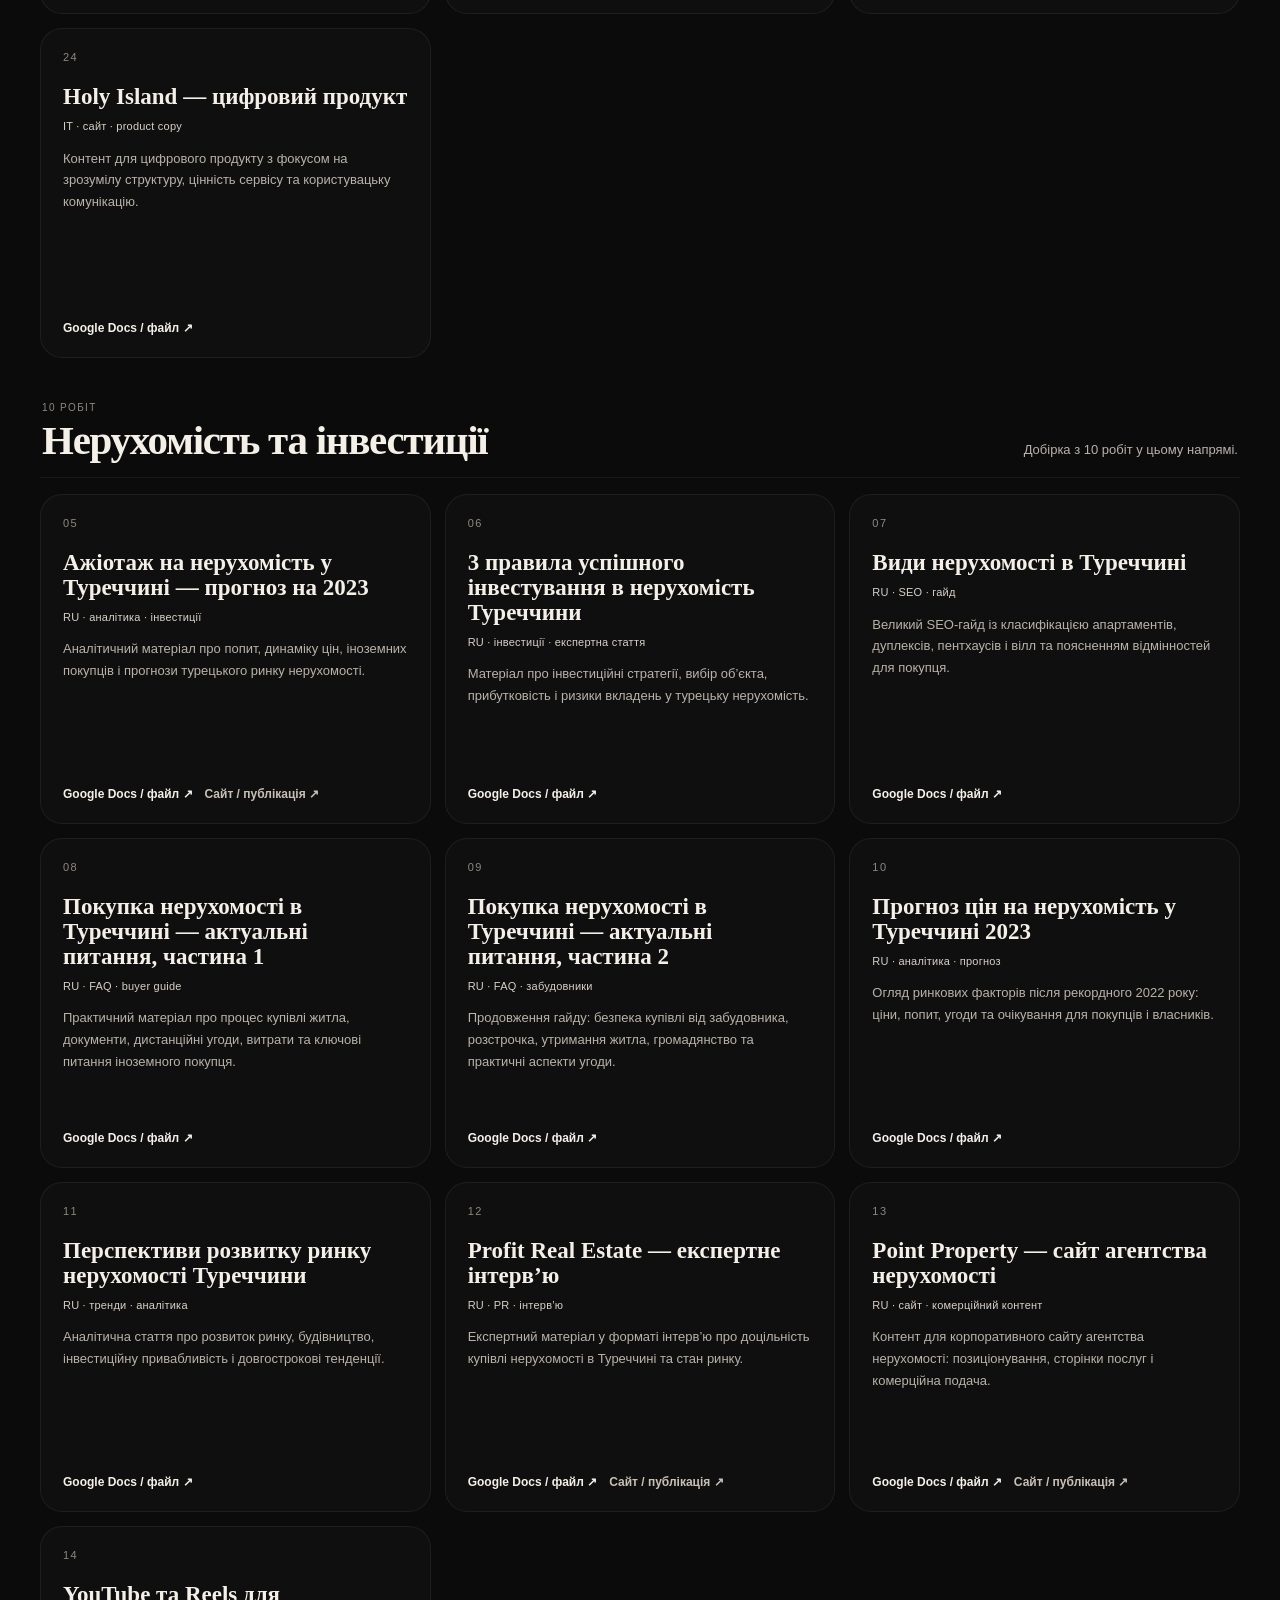
==== commit 4e8b1ae3: "Fix literal newlines in HTML head" ====
--- a/index.html
+++ b/index.html
@@ -3,7 +3,8 @@
 <meta name="viewport" content="width=device-width,initial-scale=1">
 <title>Алла Літвіненко — портфоліо</title>
 <meta name="description" content="Алла Літвіненко: Content Marketing Manager, Content Lead та Senior SEO Copywriter. Стратегія, команди, SEO/GEO, підтверджені кейси Art-Sites і НУіДЕ.">
-<link rel="canonical" href="https://allalitvinenko-portfolio.github.io/portfolio/">\n<!-- Google Analytics with owner opt-out -->
+<link rel="canonical" href="https://allalitvinenko-portfolio.github.io/portfolio/">
+<!-- Google Analytics with owner opt-out -->
 <script>
 (function () {
   const key = 'portfolio_analytics_optout';
@@ -56,7 +57,8 @@
 <meta name="twitter:image" content="https://allalitvinenko-portfolio.github.io/portfolio/assets/social-preview-facebook.jpg?v=20260927-5">
 <meta name="twitter:image:alt" content="Алла Літвіненко — портфоліо">
 
-<link rel="stylesheet" href="assets/style.css?v=20261011-polish">\n<script defer src="assets/analytics.js?v=20260927-3"></script>
+<link rel="stylesheet" href="assets/style.css?v=20261011-polish">
+<script defer src="assets/analytics.js?v=20260927-3"></script>
 </head><body>
 <header class="topbar"><div class="wrap nav"><a class="brand" href="#top">AL</a><nav class="menu"><a href="#value">Цінність</a><a href="#expertise">Експертиза</a><a href="#content-modes">Формати роботи</a><a href="#selected">Кейси</a><a href="#catalog">Роботи</a><a href="#materials">Матеріали</a><a href="#cv">CV</a><a href="#contacts">Контакти</a></nav></div></header>
 <main id="top">
